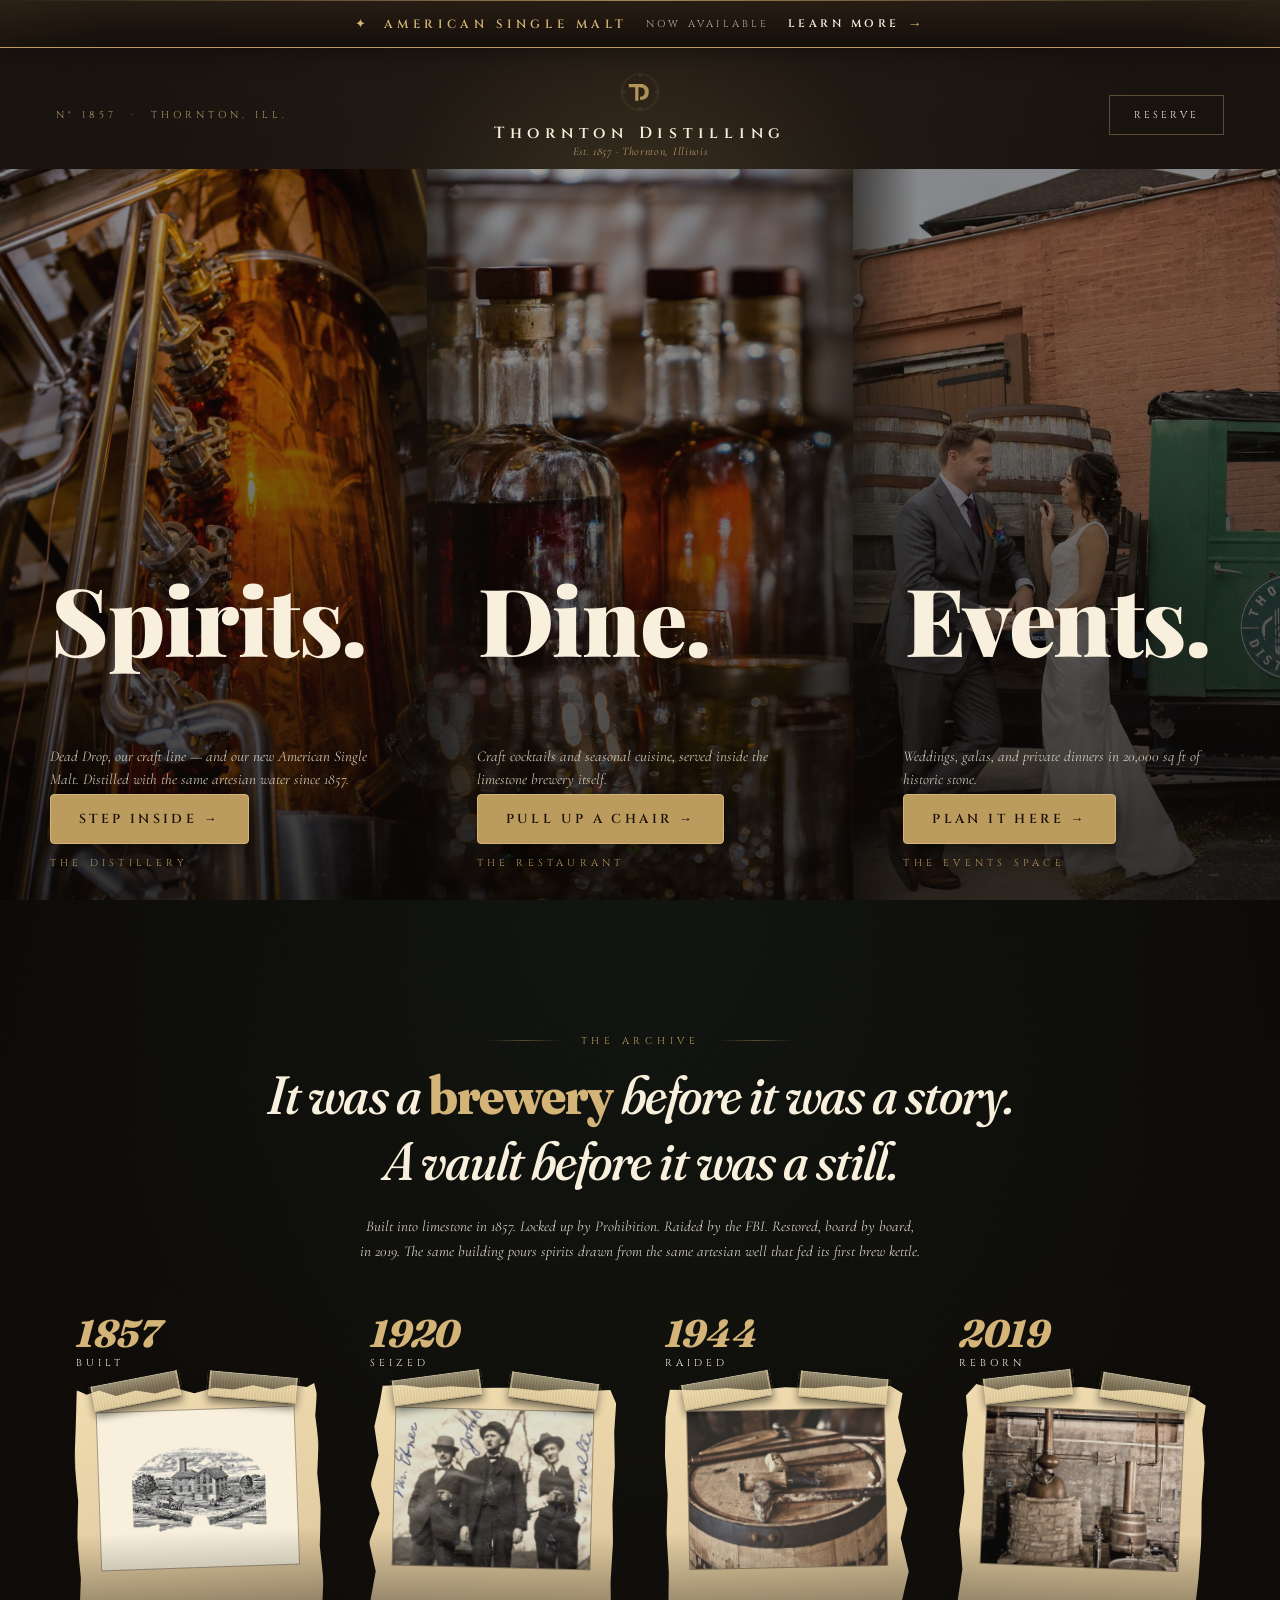
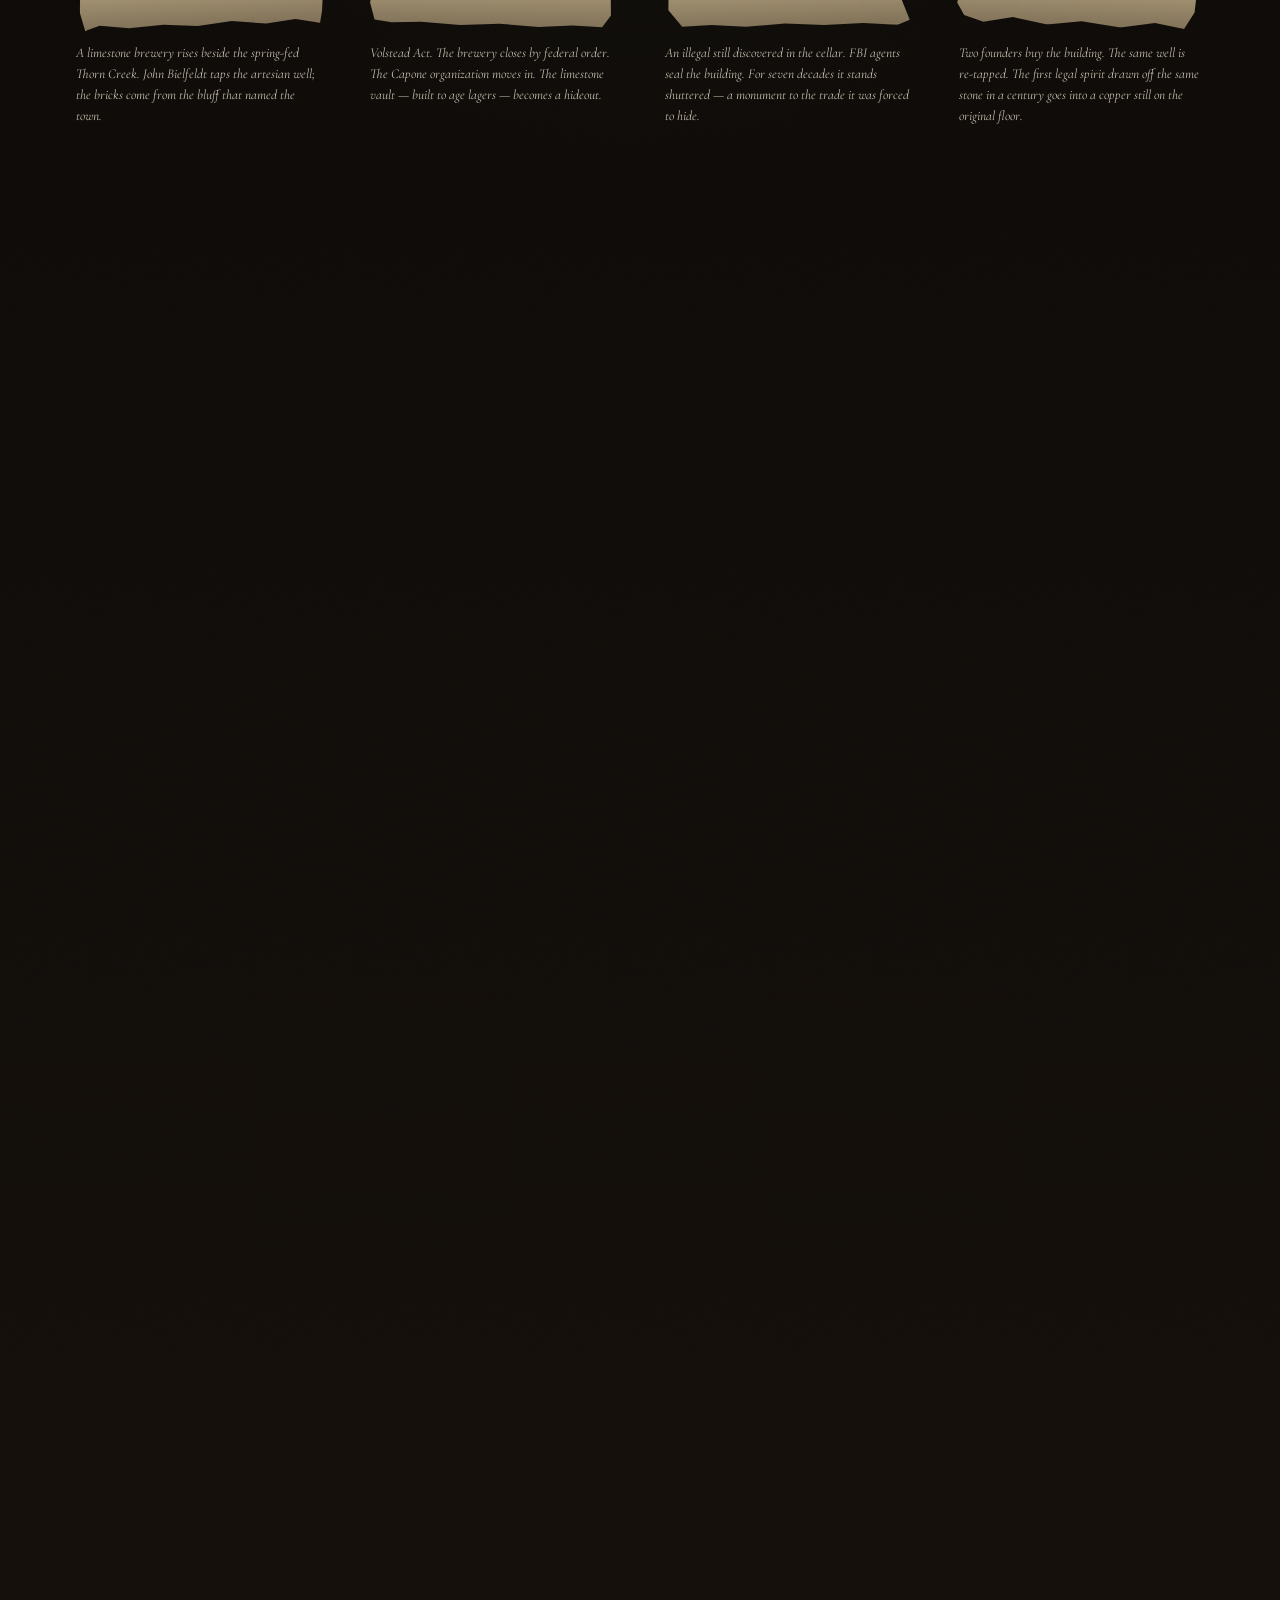
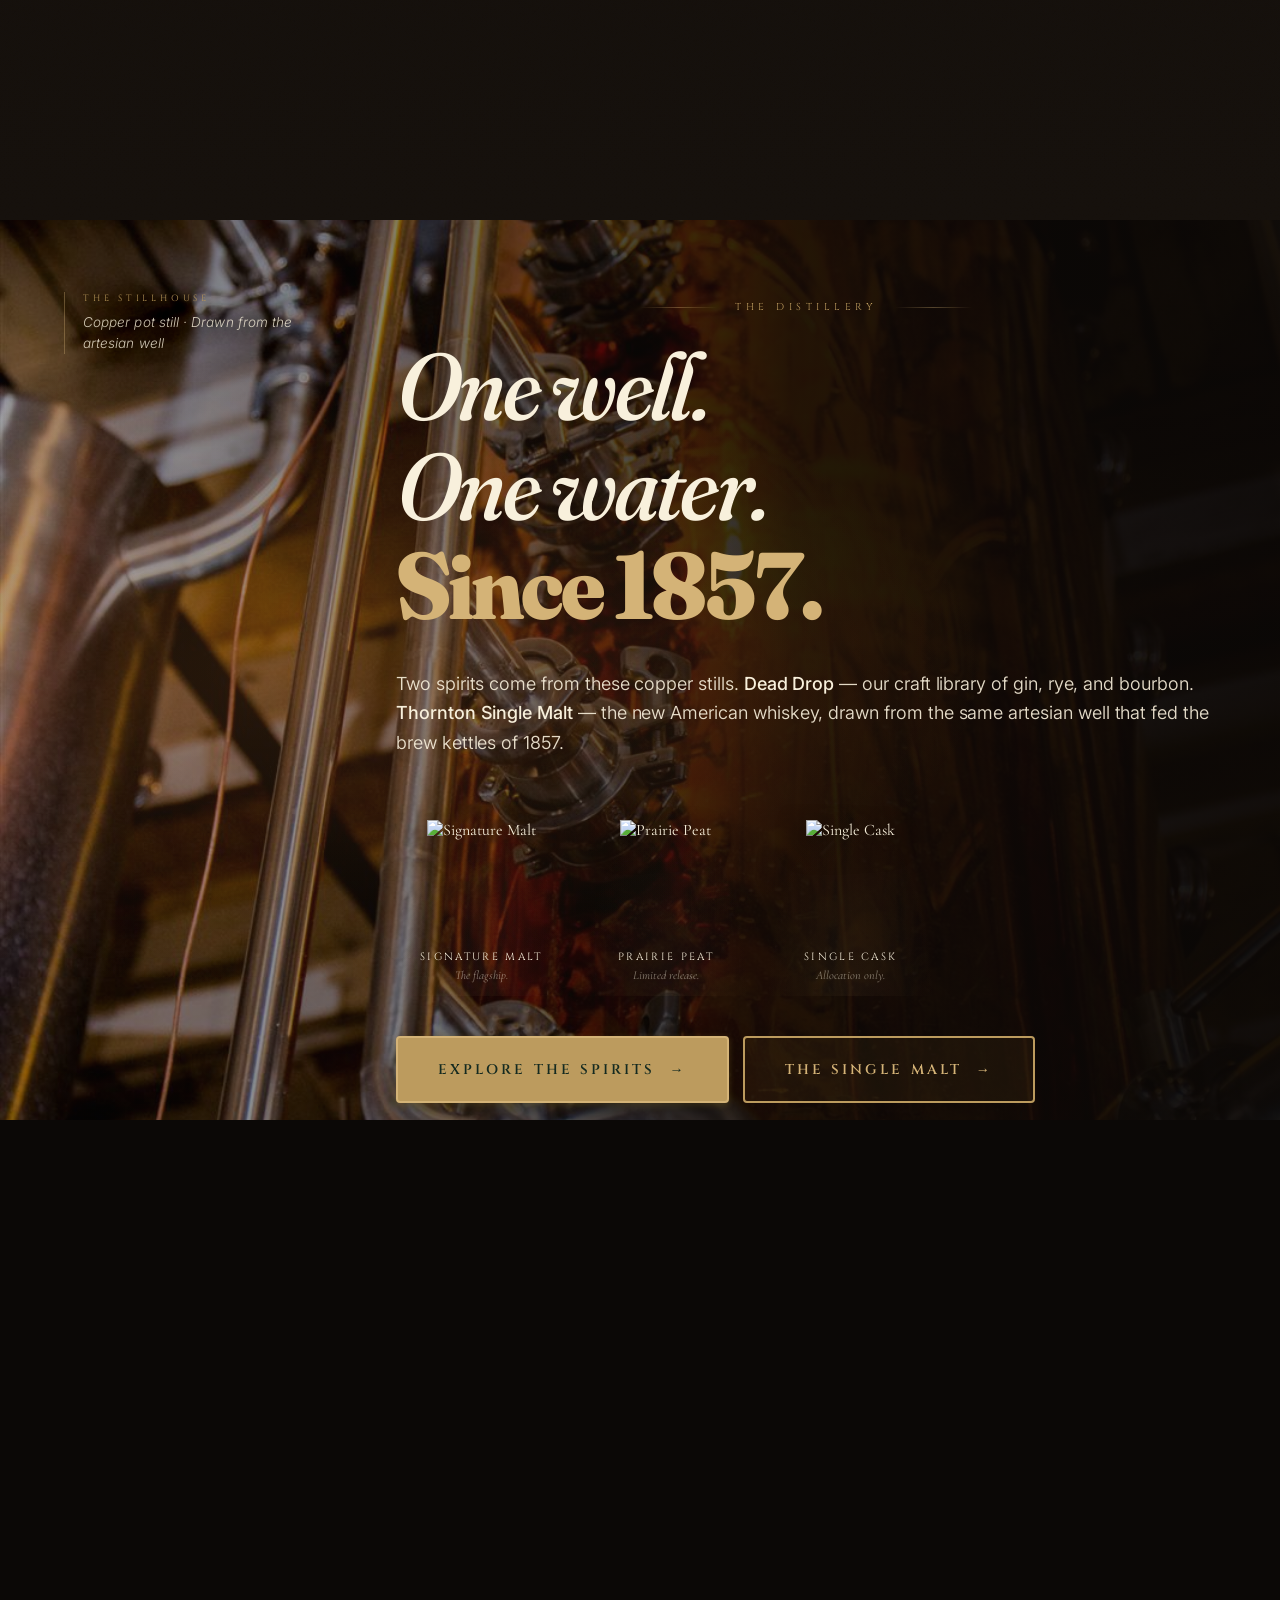
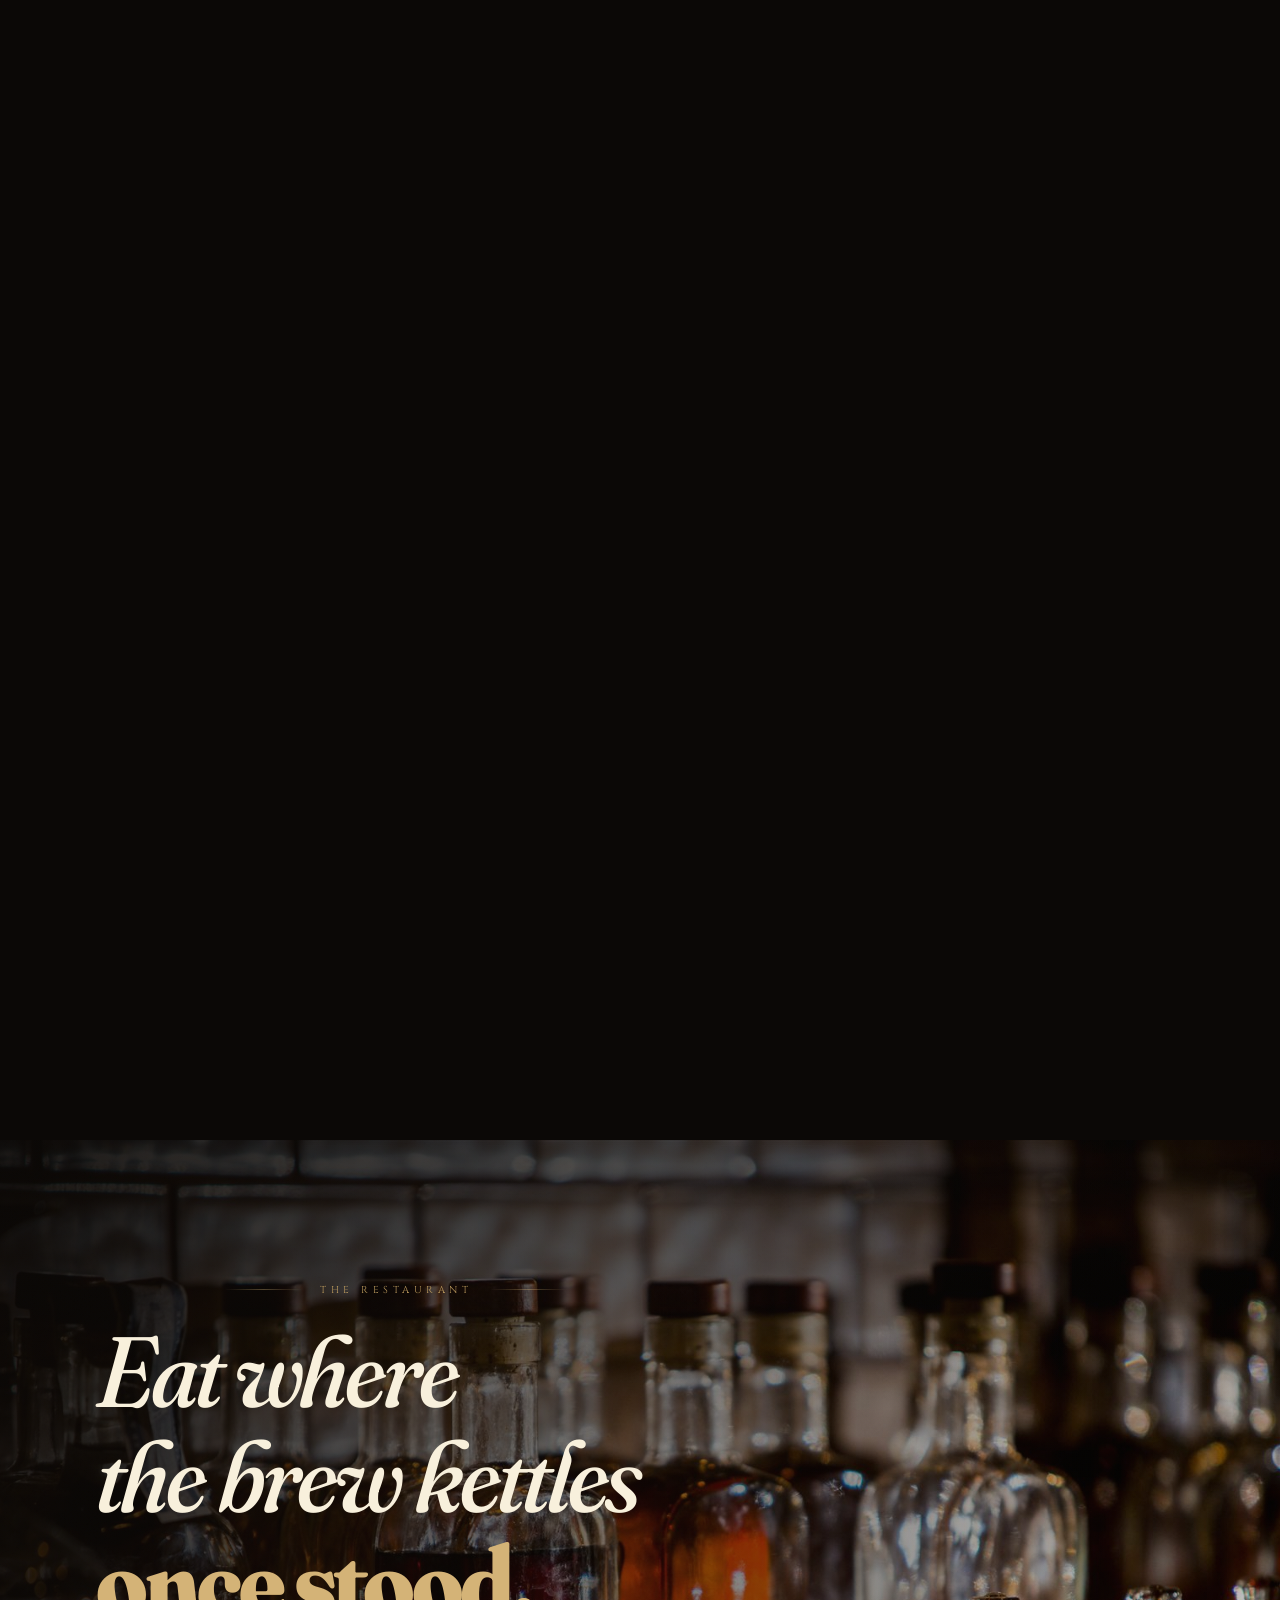
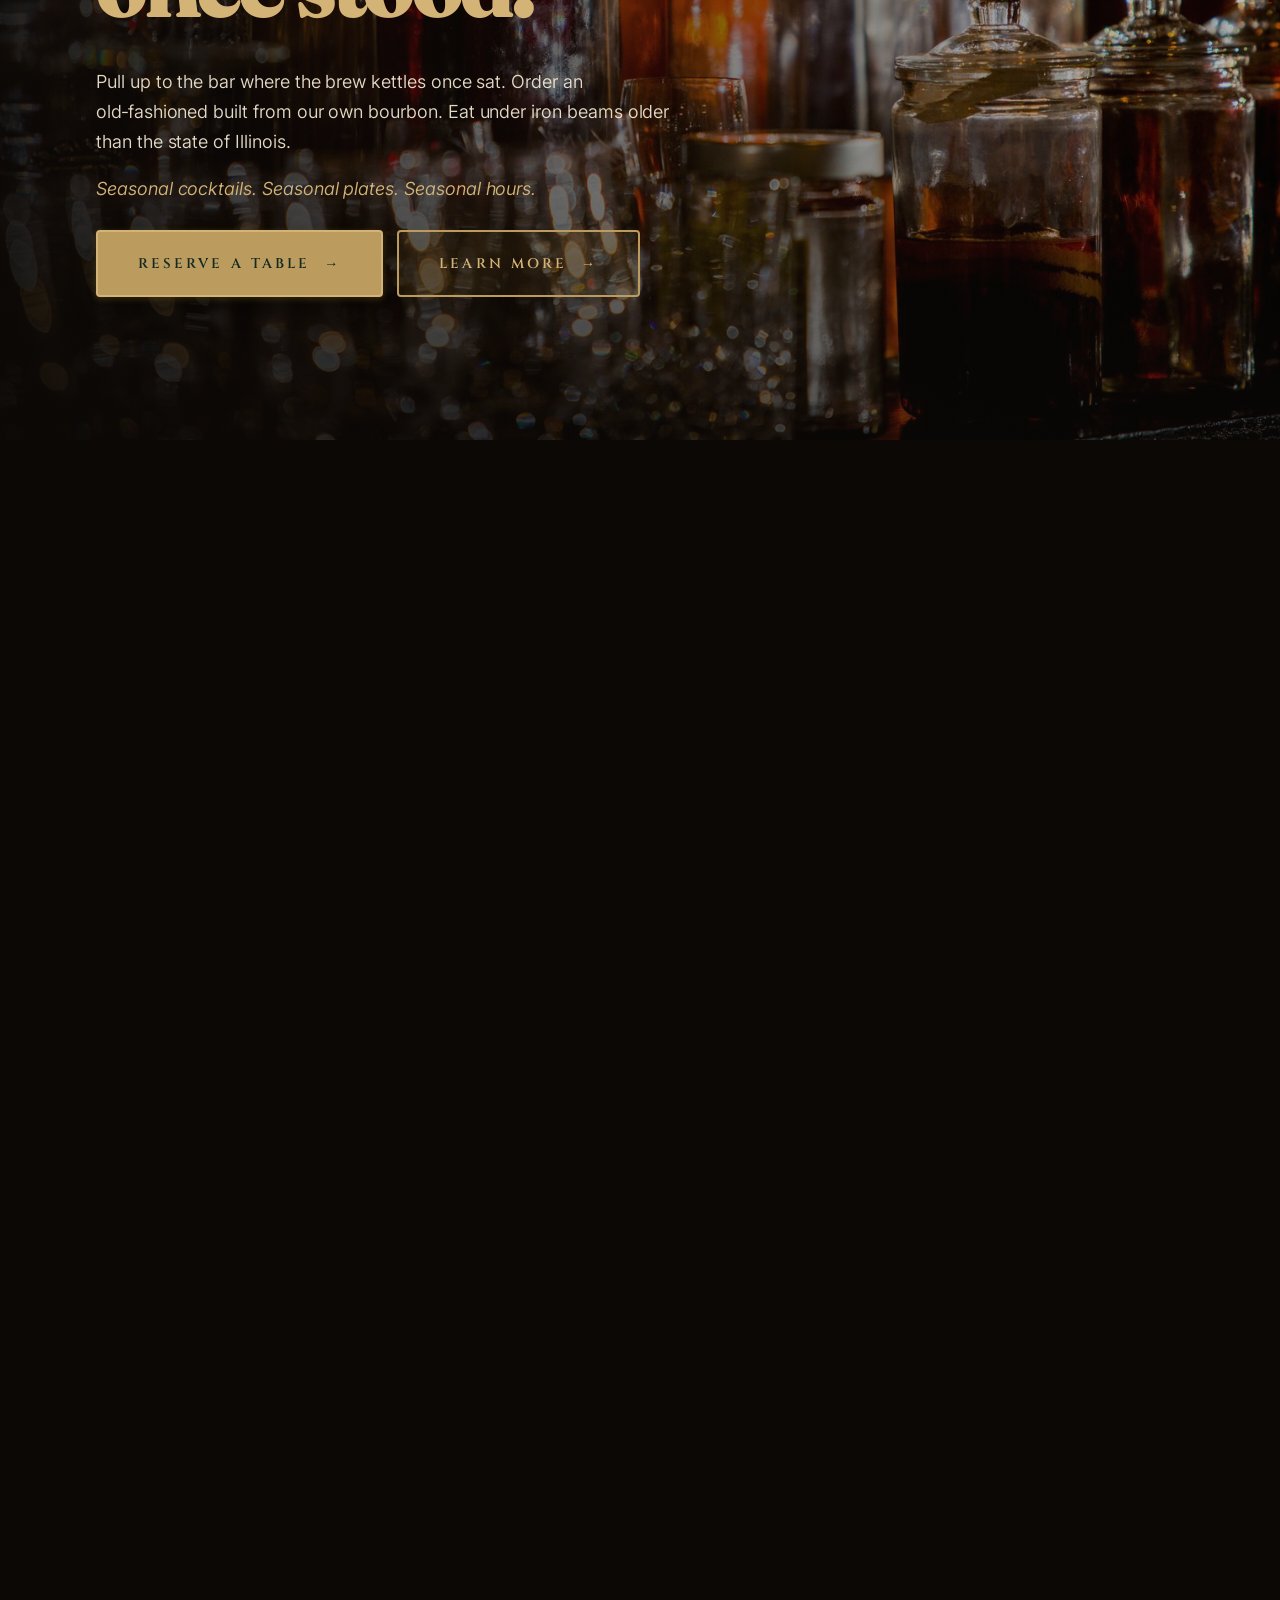
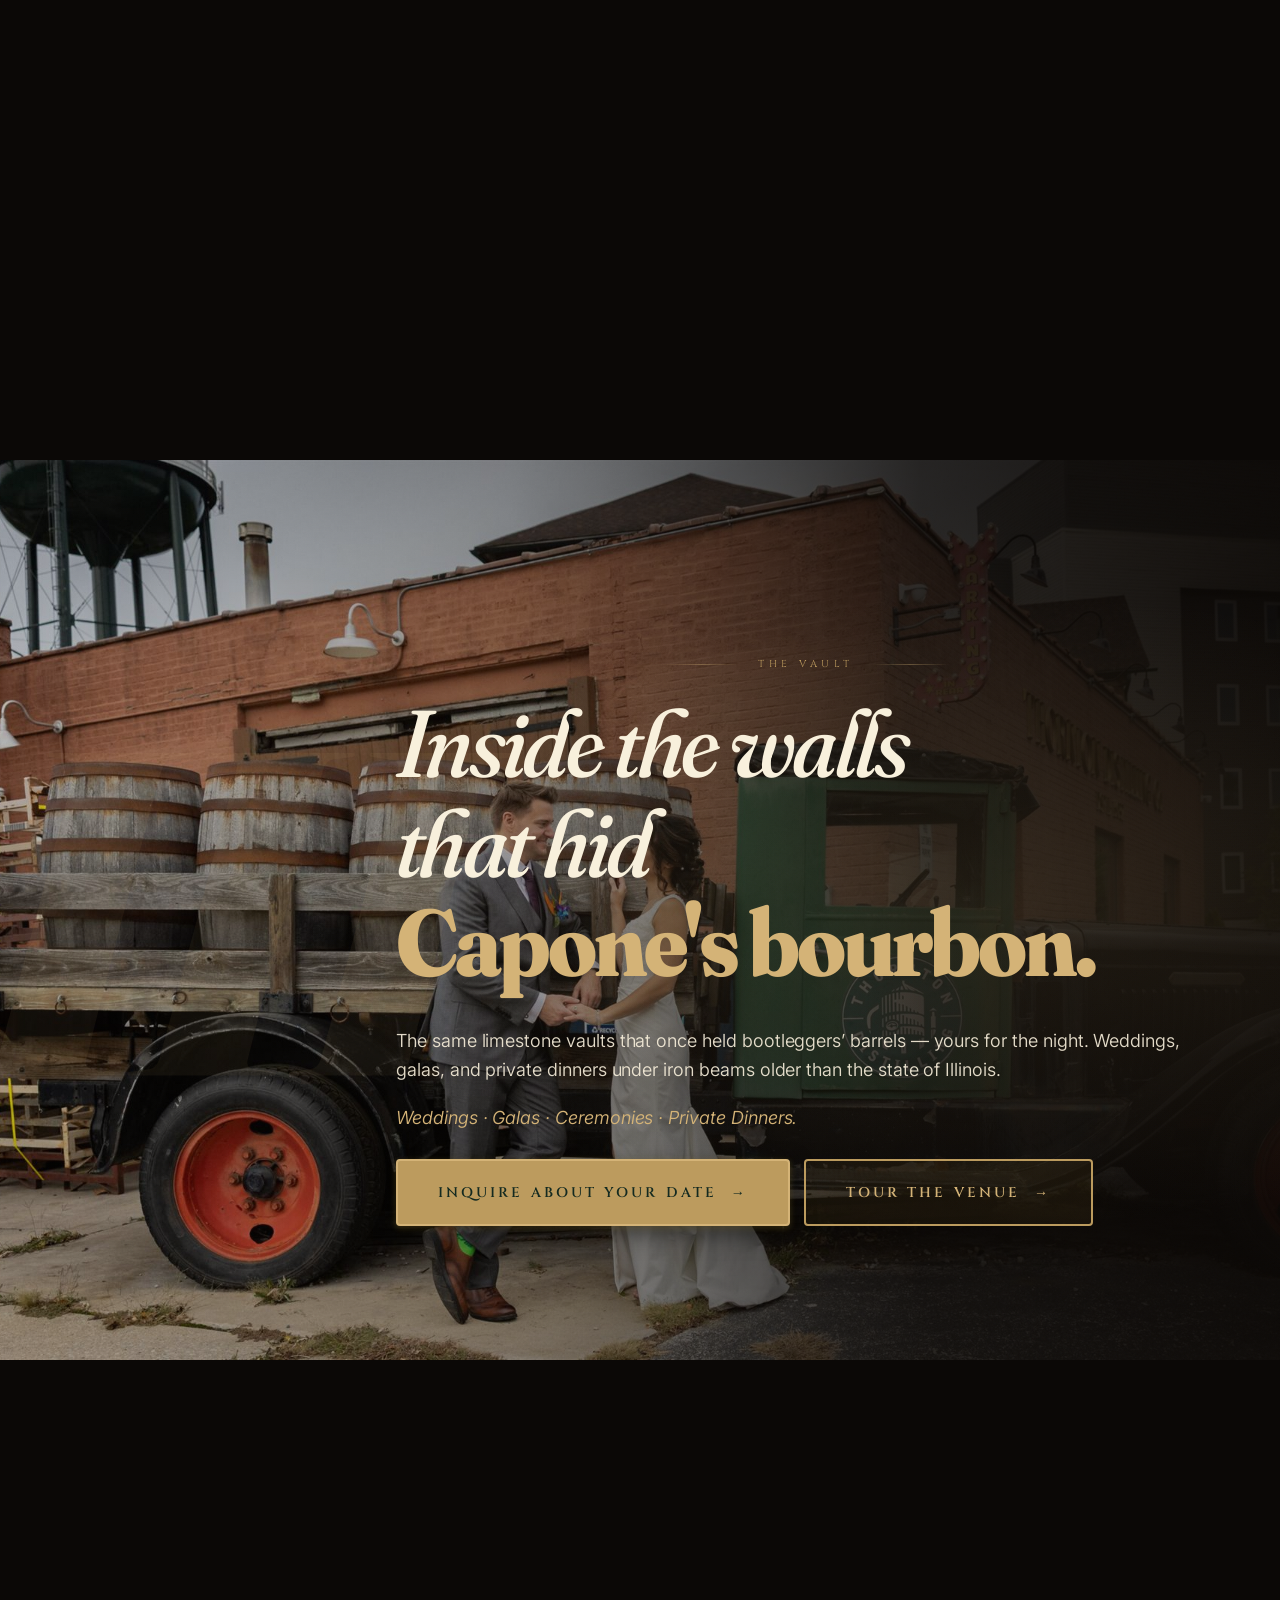
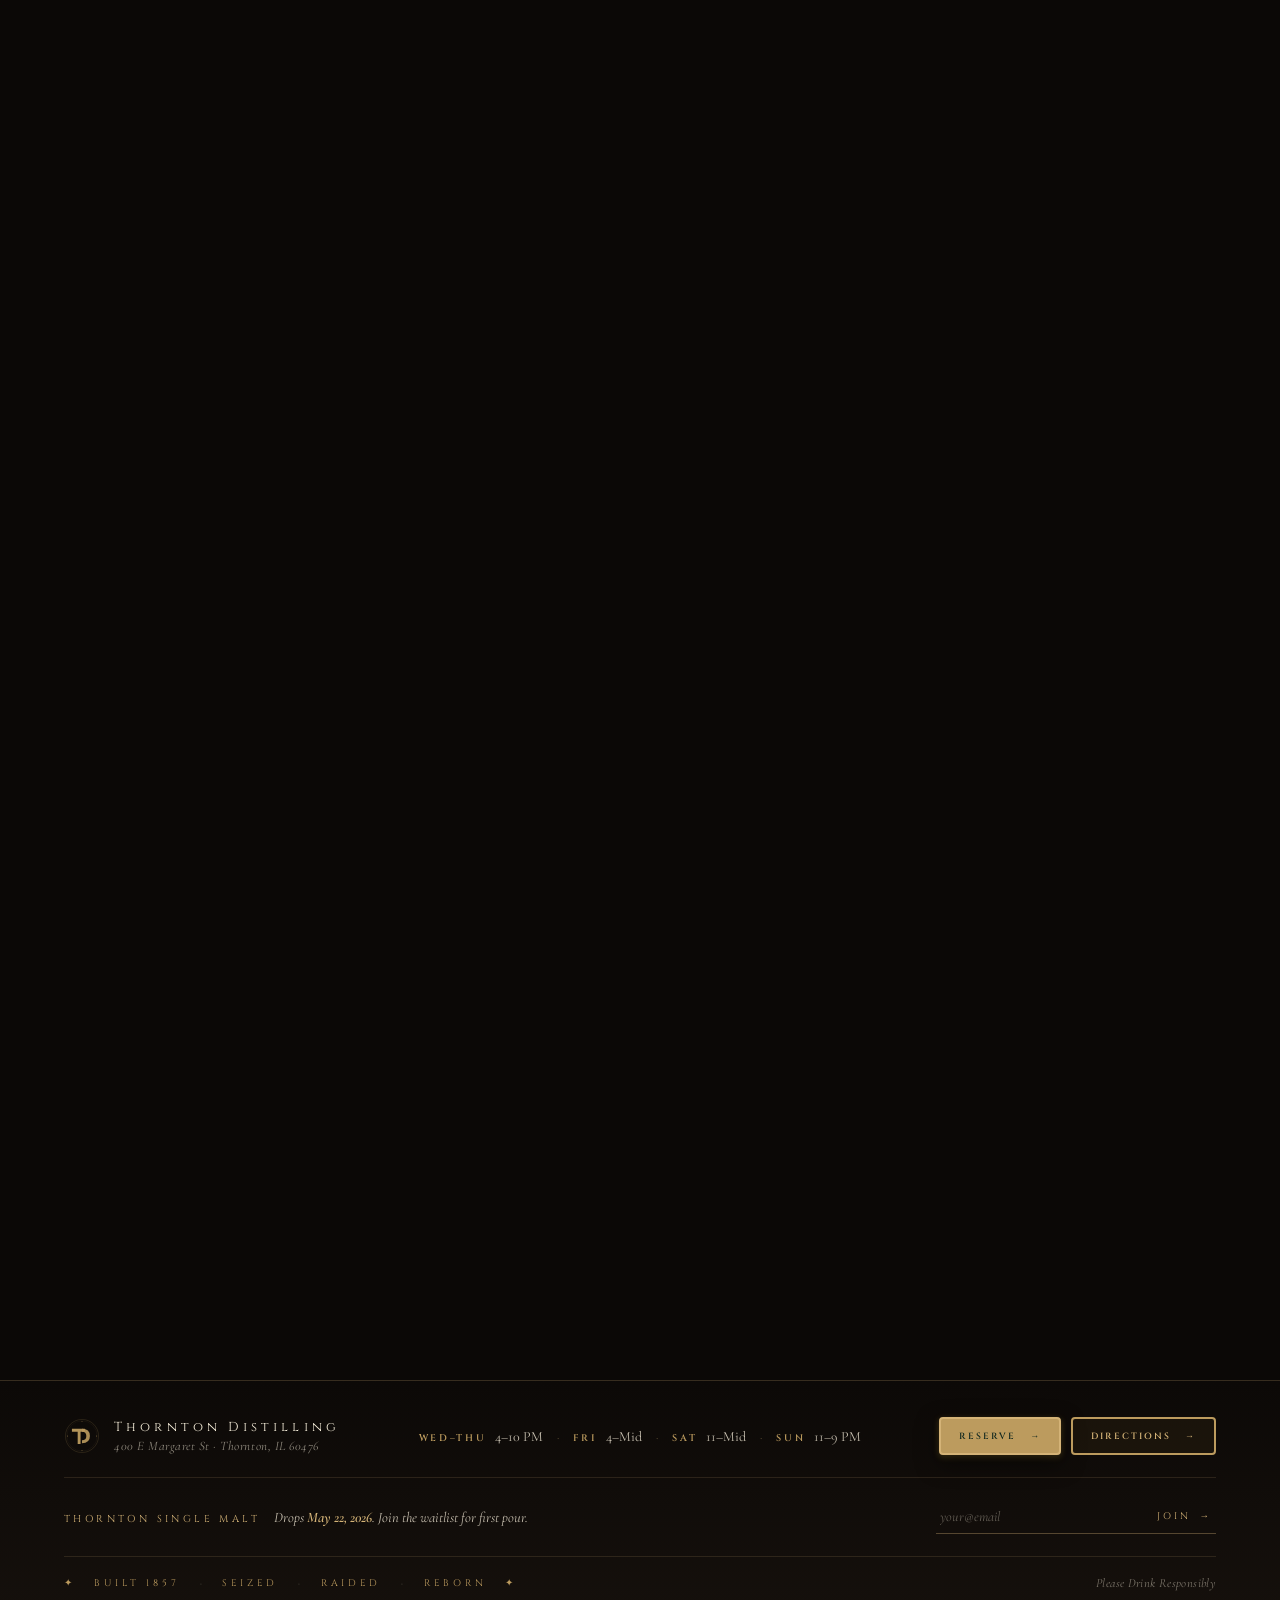
==== website-mockups/index.html @ e58c9e4d "Row CTAs: 10px → 14px font, 16/26 → 22/40 padding, 2px gold border + drop shadow on primary, lift on" ====
<!DOCTYPE html>
<html lang="en">
<head>
  <meta charset="UTF-8">
  <meta name="viewport" content="width=device-width, initial-scale=1.0">
  <title>Thornton Distilling Co. — Illinois' Oldest Standing Brewery, Reborn</title>
  <meta name="description" content="A working distillery, restaurant, and event house inside the same limestone walls on the same artesian water since 1857.">
  <link rel="preconnect" href="https://fonts.googleapis.com">
  <link rel="preconnect" href="https://fonts.gstatic.com" crossorigin>
  <link href="https://fonts.googleapis.com/css2?family=Playfair+Display:ital,wght@0,400;0,700;0,900;1,400;1,700;1,900&family=Cormorant+Garamond:ital,wght@0,400;0,500;0,600;1,400;1,500&family=Cinzel:wght@400;500;600;700&family=Fraunces:ital,opsz,wght@0,9..144,400;0,9..144,600;0,9..144,700;0,9..144,800;0,9..144,900;1,9..144,400;1,9..144,600;1,9..144,700&family=Inter:wght@300;400;500;600;700&display=swap" rel="stylesheet">
  <link rel="stylesheet" href="styles.css">
  <style>
  /* =============================================================
     HOMEPAGE v4 — Thornton Distilling
     Door-to-pill scroll morph. Cleaner identity.
     ============================================================= */

  :root {
    --ink:        #1A1410;
    --ink-2:      #0b0806;
    --ink-3:      #15100c;
    --cream:      #F2E8D2;
    --cream-light:#F8F0DC;
    --cream-deep: #E8DCC0;
    --forest:     #1F3D2F;
    --forest-deep:#142A20;
    --gold:       #BC9B5E;
    --gold-bright:#D4B377;
    --gold-soft:  rgba(212, 179, 119, 0.82);
    --gold-line:  rgba(212, 179, 119, 0.35);
    --brick:      #6E2A1F;
    --stamp:      #8C2D1F;

    /* Door morph constants — used by both CSS and JS */
    --pill-w:    110px;
    --pill-h:    32px;
    --pill-gap:  28px;
    --shelf-top: 14px;
  }

  * { box-sizing: border-box; }
  html { scroll-behavior: smooth; }
  body {
    margin: 0;
    background: var(--ink-2);
    font-family: 'Cormorant Garamond', serif;
    color: var(--cream-light);
    -webkit-font-smoothing: antialiased;
    overflow-x: hidden;
  }
  a { color: inherit; text-decoration: none; }
  img { display: block; max-width: 100%; }

  body.v4 { --hero-fade: 0; }

  /* ===========================================================
     SCROLL-DRIVEN ANIMATIONS — Apple-style parallax / reveals
     Uses modern animation-timeline: view() in Chromium 115+.
     Falls back to static rendering in older browsers.
     =========================================================== */
  @supports (animation-timeline: view()) {
    /* NOTE: Spirits / Dine / Events now use the sticky-stage word-stagger
       engine (driven by JS adding .is-step-N classes). The old copy slide-in
       and venue-bg parallax rules have been removed to avoid conflicts.
       Events' roman numeral still drifts independently for atmosphere. */
    .v4-venue .roman-bg {
      animation: venue-roman-drift linear both;
      animation-timeline: view();
      animation-range: cover 0% cover 100%;
    }
    @keyframes venue-roman-drift {
      from { transform: translateY(-50%) translateY(60px); }
      to   { transform: translateY(-50%) translateY(-60px); }
    }

    /* Chapter timeline photos — gentle zoom-in as they enter view */
    .v4-chap .c-frame {
      animation: chap-fade linear both;
      animation-timeline: view();
      animation-range: entry 0% cover 35%;
    }
    @keyframes chap-fade {
      from { opacity: 0.55; }
      to   { opacity: 1; }
    }
    @keyframes chap-enter {
      from { transform: translateY(40px) scale(0.92); opacity: 0.4; }
      to   { transform: translateY(0)    scale(1);    opacity: 1; }
    }

    /* Bottle cards — pop up as the spirits row enters view */
    .v4-bottle {
      animation: bottle-enter linear both;
      animation-timeline: view();
      animation-range: entry 0% cover 30%;
    }
    .v4-bottle:nth-child(1) { animation-delay: 0ms; }
    .v4-bottle:nth-child(2) { animation-delay: 80ms; }
    .v4-bottle:nth-child(3) { animation-delay: 160ms; }
    @keyframes bottle-enter {
      from { transform: translateY(30px); opacity: 0; }
      to   { transform: translateY(0);    opacity: 1; }
    }

    /* Section headlines — subtle scale-in on view entry */
    .v4-section h2 {
      animation: head-scale linear both;
      animation-timeline: view();
      animation-range: entry 0% cover 35%;
    }
    @keyframes head-scale {
      from { transform: translateY(28px) scale(0.96); opacity: 0; }
      to   { transform: translateY(0)    scale(1);    opacity: 1; }
    }

  }

  /* Cursor-tracked gold glow — adds a soft warm halo wherever the mouse is.
     Uses ::after to avoid colliding with sections that use ::before for overlays. */
  .cursor-glow {
    position: relative;
  }
  .cursor-glow::after {
    content: '';
    position: absolute;
    inset: 0;
    background: radial-gradient(circle 580px at var(--mx, -200px) var(--my, -200px),
      rgba(212, 179, 119, 0.10) 0%,
      rgba(212, 179, 119, 0.04) 30%,
      transparent 60%);
    pointer-events: none;
    opacity: 0;
    transition: opacity .35s ease;
    z-index: 2;
    mix-blend-mode: screen;
  }
  .cursor-glow.is-hot::after { opacity: 1; }

  /* Textures */
  .v4 .grain {
    position: absolute; inset: 0; pointer-events: none; z-index: 2;
    background-image: url("data:image/svg+xml;utf8,<svg xmlns='http://www.w3.org/2000/svg' width='260' height='260'><filter id='hnz'><feTurbulence type='fractalNoise' baseFrequency='0.62' numOctaves='3' seed='5'/><feColorMatrix values='0 0 0 0 0.9  0 0 0 0 0.75  0 0 0 0 0.45  0 0 0 0.06 0'/></filter><rect width='100%' height='100%' filter='url(%23hnz)'/></svg>");
    mix-blend-mode: overlay;
    opacity: 0.7;
  }
  .v4 .halftone {
    position: absolute; inset: 0; pointer-events: none; z-index: 1;
    background-image: radial-gradient(circle, rgba(212,179,119,0.16) 1px, transparent 1.2px);
    background-size: 9px 9px;
    opacity: 0.30;
    mask-image: linear-gradient(180deg, transparent 0%, black 30%, black 70%, transparent 100%);
    mix-blend-mode: screen;
  }

  /* Shared bits */
  .v4 .rule {
    display: inline-flex; align-items: center; justify-content: center; gap: 18px;
    font-family: 'Cinzel', serif; text-transform: uppercase;
    font-size: 10px; letter-spacing: 0.45em; color: var(--gold);
  }
  .v4 .rule::before, .v4 .rule::after {
    content: ''; display: block; width: clamp(40px, 6vw, 90px); height: 1px;
    background: linear-gradient(90deg, transparent, var(--gold-line), transparent);
  }
  .v4 .reveal {
    opacity: 0; transform: translateY(40px);
    transition: opacity 1.1s cubic-bezier(.2,.7,.2,1), transform 1.1s cubic-bezier(.2,.7,.2,1);
    transition-delay: var(--reveal-delay, 0ms);
  }
  .v4 .reveal.is-in { opacity: 1; transform: translateY(0); }

  /* =============================================================
     COUNTDOWN BANNER — top of page
     ============================================================= */

  .v4-banner {
    position: fixed;
    top: 0; left: 0; right: 0;
    z-index: 60;
    height: 48px;
    display: flex; align-items: center; justify-content: center;
    gap: 18px;
    background:
      linear-gradient(180deg, rgba(40, 30, 20, 0.98), rgba(20, 14, 10, 0.96)),
      linear-gradient(90deg, var(--gold) 0%, transparent 8%, transparent 92%, var(--gold) 100%);
    background-blend-mode: normal, overlay;
    border-bottom: 1px solid var(--gold);
    box-shadow: 0 4px 24px rgba(0,0,0,0.4);
    font-family: 'Cinzel', serif;
    text-transform: uppercase;
    color: var(--cream-light);
    text-decoration: none;
    transition: background .3s ease;
    cursor: pointer;
  }
  .v4-banner::before {
    content: '';
    position: absolute;
    top: 0; left: 0; right: 0;
    height: 1px;
    background: linear-gradient(90deg, transparent, var(--gold-bright), transparent);
    opacity: 0.7;
  }
  .v4-banner:hover { background: linear-gradient(180deg, rgba(56, 42, 28, 1), rgba(28, 20, 14, 1)); }
  .v4-banner .b-mark { color: var(--gold-bright); font-size: 13px; }
  .v4-banner .b-label {
    color: var(--gold-bright);
    font-size: 12px; letter-spacing: 0.38em;
    font-weight: 600;
  }
  .v4-banner .b-text {
    color: rgba(248, 240, 220, 0.7);
    font-size: 10px; letter-spacing: 0.32em;
  }
  .v4-banner .b-time {
    display: inline-flex; align-items: baseline; gap: 2px;
    font-family: 'Playfair Display', serif; font-style: italic;
    font-size: 19px; letter-spacing: 0;
    color: var(--gold-bright);
    text-shadow: 0 0 18px rgba(212, 179, 119, 0.5);
  }
  .v4-banner .b-time .b-num { min-width: 30px; text-align: right; font-weight: 700; }
  .v4-banner .b-time .b-s { animation: pulse-sec 1s ease-in-out infinite alternate; }
  @keyframes pulse-sec {
    from { opacity: 0.85; }
    to   { opacity: 1; }
  }
  .v4-banner .b-time .b-u {
    font-family: 'Cinzel', serif; font-size: 10px;
    color: var(--gold); margin: 0 10px 0 3px;
    letter-spacing: 0.12em;
    text-shadow: none;
  }
  .v4-banner .b-cta {
    color: var(--cream-light);
    font-size: 11px; letter-spacing: 0.32em;
    display: inline-flex; align-items: center; gap: 8px;
    font-weight: 600;
  }
  .v4-banner .b-cta .arr { color: var(--gold-bright); transition: transform .3s ease; font-size: 14px; }
  .v4-banner:hover .b-cta .arr { transform: translateX(5px); }

  /* =============================================================
     STICKY SHELF (the destination for the morphing doors)
     ============================================================= */

  .v4-shelf {
    position: fixed;
    top: 48px; left: 0; right: 0;
    z-index: 40;
    background: linear-gradient(180deg, rgba(11,8,6,0.96) 0%, rgba(11,8,6,0.88) 100%);
    backdrop-filter: blur(12px) saturate(1.1);
    -webkit-backdrop-filter: blur(12px) saturate(1.1);
    border-bottom: 1px solid var(--gold-line);
    transform: translateY(-100%);
    opacity: 0;
    transition: transform .55s cubic-bezier(.2,.7,.2,1), opacity .35s ease;
    display: grid;
    grid-template-columns: 1fr auto 1fr;
    align-items: center;
    padding: 12px 36px;
    pointer-events: none;
    height: 64px;
  }
  body.shelf-on .v4-shelf {
    transform: translateY(0);
    opacity: 1;
    pointer-events: auto;
  }

  .v4-shelf .s-mono {
    display: flex; align-items: center; gap: 14px;
    font-family: 'Cinzel', serif;
    font-size: 11px; letter-spacing: 0.4em;
    text-transform: uppercase;
    color: var(--cream-light);
  }
  .v4-shelf .s-mono svg { width: 30px; height: 30px; display: block; color: var(--gold); }
  .v4-shelf .s-mono .y {
    color: var(--gold);
    font-family: 'Cormorant Garamond', serif; font-style: italic;
    font-size: 13px; letter-spacing: 0.15em;
  }

  /* Slot placeholders — invisible; doors morph onto these positions */
  .v4-shelf .s-slots {
    position: relative;
    display: flex;
    align-items: center;
    gap: 28px;
    height: var(--pill-h);
  }
  .v4-shelf .s-slot {
    width: var(--pill-w); height: var(--pill-h);
    background: transparent;
  }

  .v4-shelf .s-reserve {
    justify-self: end;
    font-family: 'Cinzel', serif;
    font-size: 10px; letter-spacing: 0.32em; text-transform: uppercase;
    color: var(--forest-deep);
    background: var(--gold);
    padding: 11px 22px;
    border-radius: 100px;
    transition: background .3s ease;
    cursor: pointer;
  }
  .v4-shelf .s-reserve:hover { background: var(--gold-bright); }

  /* =============================================================
     HERO
     ============================================================= */

  .v4-hero {
    position: relative;
    height: 100vh;
    background:
      radial-gradient(ellipse at var(--cx,50%) var(--cy,28%),
        rgba(188, 155, 94, 0.22) 0%, rgba(188, 155, 94, 0.04) 28%, transparent 58%),
      radial-gradient(ellipse at center, rgba(31, 61, 47, 0.15) 0%, transparent 60%),
      linear-gradient(180deg, #1A1410 0%, #0c0907 100%);
    isolation: isolate;
    overflow: hidden;
    display: flex;
    flex-direction: column;
  }
  .v4-hero::before {
    content: '';
    position: absolute; bottom: 4%; left: 50%;
    transform: translateX(-50%);
    width: 92%; height: 50%;
    background-image: url('assets/landscape-clean.png');
    background-position: center bottom;
    background-repeat: no-repeat;
    background-size: contain;
    opacity: 0.055;
    filter: invert(1) sepia(0.4) saturate(0.6);
    pointer-events: none;
    z-index: 0;
  }
  .v4-hero .grain { opacity: 0.6; }

  .v4-hero-header {
    position: relative; z-index: 12;
    display: grid; grid-template-columns: 1fr auto 1fr;
    align-items: center;
    padding: 62px 56px 0;
    flex-shrink: 0;
    opacity: calc(1 - var(--hero-fade) * 1.8);
    transform: translateY(calc(var(--hero-fade) * -16px));
    transition: opacity .25s linear, transform .25s linear;
  }
  .v4-hero-header .h-side {
    font-family: 'Cinzel', serif;
    font-size: 10px; letter-spacing: 0.4em; text-transform: uppercase;
    color: var(--gold-soft);
  }
  .v4-hero-header .h-crest { line-height: 1.2; display: flex; flex-direction: column; align-items: center; gap: 12px; justify-content: center; padding: 10px 0; }
  .v4-hero-header .h-crest svg { width: 40px; height: 40px; display: block; color: var(--gold); flex-shrink: 0; }
  .v4-hero-header .h-crest .h-text { text-align: center; }
  .v4-hero-header .h-crest .name {
    font-family: 'Cinzel', serif; font-weight: 600;
    font-size: 16px; letter-spacing: 0.36em;
    color: var(--cream-light);
  }
  .v4-hero-header .h-crest .est {
    font-family: 'Cormorant Garamond', serif; font-style: italic;
    font-size: 11.5px; margin-top: 2px;
    color: var(--gold-soft); letter-spacing: 0.06em;
  }
  .v4-hero-header .h-reserve {
    justify-self: end;
    font-family: 'Cinzel', serif;
    font-size: 10px; letter-spacing: 0.32em; text-transform: uppercase;
    color: var(--cream-light);
    border: 1px solid var(--gold-line);
    padding: 12px 24px;
    transition: all .3s ease;
  }
  .v4-hero-header .h-reserve:hover {
    background: var(--gold); color: var(--forest-deep); border-color: var(--gold);
  }

  /* Centered hero tagline — slim, above the doors */
  .v4-hero-mid {
    position: relative; z-index: 5;
    display: flex; flex-direction: column; align-items: center; justify-content: center;
    padding: 26px 24px 22px;
    flex-shrink: 0;
    opacity: calc(1 - var(--hero-fade) * 1.6);
    transform: translateY(calc(var(--hero-fade) * -22px));
    transition: opacity .25s linear, transform .25s linear;
  }
  .v4-hero-mid .rule { margin-bottom: 10px; opacity: 0; animation: fade-up 1s ease 0.2s forwards; }
  .v4-hero-mid h1 {
    font-family: 'Playfair Display', serif;
    font-weight: 400; font-style: italic;
    font-size: clamp(18px, 2vw, 30px);
    line-height: 1.2; letter-spacing: 0.01em;
    margin: 0; text-align: center;
    white-space: nowrap;
    color: rgba(248, 240, 220, 0.85);
    opacity: 0; animation: fade-up 1.1s cubic-bezier(.2,.7,.2,1) 0.45s forwards;
  }
  .v4-hero-mid h1 strong {
    font-weight: 700; font-style: italic;
    color: var(--gold-bright);
  }
  .v4-hero-mid .sub { display: none; }
  @media (max-width: 720px) {
    .v4-hero-mid h1 { white-space: normal; max-width: 22ch; }
  }
  @keyframes fade-up {
    from { opacity: 0; transform: translateY(20px); }
    to   { opacity: 1; transform: translateY(0); }
  }

  /* Hero slot — JS reads its bounding rect for the door START positions. */
  .v4-hero-slots {
    position: relative;
    flex: 1;
    min-height: 0;
    z-index: 3;
    pointer-events: none;
  }

  /* Scroll cue */
  .v4-scroll-cue {
    position: absolute; bottom: 30px; left: 50%;
    transform: translateX(-50%);
    z-index: 6;
    font-family: 'Cinzel', serif; font-size: 9px;
    letter-spacing: 0.5em; color: var(--gold-soft);
    text-transform: uppercase; text-align: center;
    opacity: calc(1 - var(--hero-fade) * 2.5);
    transition: opacity .25s linear;
    pointer-events: none;
  }
  .v4-scroll-cue .line {
    display: block; width: 1px; height: 38px;
    background: linear-gradient(180deg, var(--gold), transparent);
    margin: 10px auto 0;
    animation: pulse-line 2.4s ease-in-out infinite;
  }
  @keyframes pulse-line {
    0%, 100% { opacity: 0.35; transform: scaleY(0.7); transform-origin: top; }
    50%      { opacity: 1; transform: scaleY(1); }
  }

  /* =============================================================
     THE MORPHING DOORS — fixed position, JS-driven
     ============================================================= */

  .v4-mdoor {
    position: fixed;
    z-index: 45;
    overflow: hidden;
    cursor: pointer;
    isolation: isolate;
    text-decoration: none; color: var(--cream-light);
    background: transparent;
    /* Subtle drop shadow during morph */
    box-shadow: 0 calc(var(--p, 0) * 6px) calc(var(--p, 0) * 20px) rgba(0,0,0, calc(var(--p, 0) * 0.35));
    border: none;
    will-change: top, left, width, height;
    display: flex; align-items: center; justify-content: center;
  }
  /* Active-section underline — gold rule appears below the pill at p=1 */
  .v4-mdoor::after {
    content: '';
    position: absolute;
    bottom: 4px; left: 50%;
    width: 0; height: 1.5px;
    background: var(--gold-bright);
    transform: translateX(-50%);
    transition: width .45s cubic-bezier(.2,.7,.2,1);
    opacity: calc(var(--p, 0) * 2.5 - 0.6);
    pointer-events: none;
  }
  .v4-mdoor.is-active::after { width: 38px; }
  .v4-mdoor .m-photo {
    position: absolute; inset: -3% -8%;
    z-index: -2;
    background-size: cover; background-position: center;
    -webkit-mask-image: linear-gradient(90deg, transparent 0%, black 22%, black 78%, transparent 100%);
            mask-image: linear-gradient(90deg, transparent 0%, black 22%, black 78%, transparent 100%);
    /* Linear fade over morph — visible at p=0.5, gone at p=1 */
    opacity: calc(1 - var(--p, 0));
    filter: saturate(calc(1 + var(--p, 0) * 0.4)) brightness(calc(1 + var(--p, 0) * 0.2));
    animation: door-ken 26s ease-in-out infinite alternate;
  }
  .v4-mdoor[data-idx="0"] .m-photo {
    -webkit-mask-image: linear-gradient(90deg, black 0%, black 80%, transparent 100%);
            mask-image: linear-gradient(90deg, black 0%, black 80%, transparent 100%);
  }
  .v4-mdoor[data-idx="2"] .m-photo {
    -webkit-mask-image: linear-gradient(90deg, transparent 0%, black 20%, black 100%);
            mask-image: linear-gradient(90deg, transparent 0%, black 20%, black 100%);
  }
  .v4-mdoor[data-idx="1"] .m-photo { animation-duration: 28s; animation-delay: -10s; }
  .v4-mdoor[data-idx="2"] .m-photo { animation-duration: 24s; animation-delay: -18s; }
  @keyframes door-ken {
    0%   { transform: scale(1) translate(0, 0); }
    100% { transform: scale(1.10) translate(-2%, -1.5%); }
  }
  .v4-mdoor .m-veil {
    position: absolute; inset: 0; z-index: -1;
    background: linear-gradient(180deg, rgba(20, 14, 10, 0.40) 0%, rgba(11, 8, 6, 0.92) 100%);
    opacity: calc(0.9 - var(--p, 0) * 1.0);
  }

  /* Headline — smoothly scales + repositions from hero to shelf via --p.
     Style matches the original door headline: bold Playfair, not italic.
     Hero state: left-aligned near bottom (matches original layout).
     Shelf state: centered in pill area. */
  .v4-mdoor .d-headline {
    position: absolute;
    z-index: 4;
    margin: 0;
    padding: 0;
    font-family: 'Playfair Display', serif;
    font-weight: 900;
    font-style: normal;
    color: var(--cream-light);
    letter-spacing: -0.015em;
    line-height: 0.9;
    white-space: nowrap;
    pointer-events: none;
    /* Smooth interpolation: large → small, just-above-sub → center.
       Hero `top` is calc(100% - 282px) so the headline sits a FIXED distance
       above the sub no matter how tall the door is. */
    font-size: calc(94px - var(--p, 0) * 80px);
    top:  calc((1 - var(--p, 0)) * (100% - 282px) + var(--p, 0) * 50%);
    left: calc((1 - var(--p, 0)) * 12% + var(--p, 0) * 50%);
    /* translateY always centers vertically on `top` reference point.
       translateX shifts from 0 (left-edge anchored) to -50% (center anchored). */
    transform: translate(calc(var(--p, 0) * -50%), -50%);
  }

  /* Secondary content — eyebrow, sub, step — fades out as morph progresses */
  .v4-mdoor .m-content {
    position: absolute; inset: 0;
    pointer-events: none;
    opacity: calc(1 - var(--p, 0) * 1.3);
  }
  /* Door content (bottom-up): eyebrow (small label) → step (CTA) → sub → headline (above, via .d-headline) */
  .v4-mdoor .m-content .d-eyebrow {
    position: absolute;
    bottom: 30px;
    left: clamp(36px, 4vw, 50px);
    font-family: 'Cinzel', serif; font-size: 10px;
    letter-spacing: 0.42em; color: var(--gold);
    text-transform: uppercase;
  }
  .v4-mdoor .m-content .d-step {
    position: absolute;
    bottom: 56px;
    left: clamp(36px, 4vw, 50px);
    display: inline-flex; align-items: center; gap: 12px;
    font-family: 'Cinzel', serif; font-size: 13px; font-weight: 600;
    letter-spacing: 0.26em; color: #1a1208;
    text-transform: uppercase;
    background: var(--gold);
    padding: 15px 28px; border-radius: 4px;
    border: 1px solid var(--gold-bright);
    box-shadow: 0 6px 18px rgba(0,0,0,0.45);
    width: fit-content;
    transition: gap .3s ease, transform .25s ease, background .3s ease;
  }
  .v4-mdoor:hover .d-step { background: var(--gold-bright); transform: translateY(-2px); gap: 16px; }
  .v4-mdoor .m-content .d-sub {
    position: absolute;
    bottom: 110px;
    left: clamp(36px, 4vw, 50px);
    margin: 0;
    font-style: italic;
    font-size: clamp(15px, 1.1vw, 18px);
    line-height: 1.5; max-width: 340px;
    color: rgba(248, 240, 220, 0.8);
  }

  /* Hover state — only at p < 0.5 (door state) */
  body.doors-open .v4-mdoor:hover .m-photo { filter: brightness(1.10); transform: scale(1.05); }
  body.doors-open .v4-mdoor:hover .m-veil { opacity: 0.55; }
  body.doors-open .v4-mdoor:hover .m-content .d-step { gap: 18px; }

  /* =============================================================
     SECTION SHELL — used by teaser sections
     ============================================================= */

  .v4-section {
    position: relative;
    overflow: hidden;
  }
  .v4-section .roman-bg {
    position: absolute;
    font-family: 'Playfair Display', serif; font-style: italic;
    font-weight: 900;
    font-size: clamp(280px, 36vw, 700px);
    line-height: 1; letter-spacing: -0.04em;
    color: rgba(212, 179, 119, 0.045);
    pointer-events: none; z-index: 0; user-select: none;
  }

  /* =============================================================
     THE ARCHIVE — timeline
     ============================================================= */

  /* Archive uses the same stickyfx pattern as Spirits/Dine/Events — section is
     taller than viewport, inner .archive-stage is sticky-pinned, content reveals
     step-by-step on scroll (headline → lede → each chapter in sequence). */
  .v4-archive {
    position: relative;
    height: 280vh;
    background:
      radial-gradient(ellipse 80% 50% at 50% 0%, rgba(31, 61, 47, 0.22) 0%, transparent 70%),
      linear-gradient(180deg, #0c0907 0%, #15100c 100%);
    overflow: clip;
  }
  .v4-archive .archive-stage {
    position: sticky; top: 0;
    height: 100vh;
    padding: clamp(120px, 14vh, 170px) 0 clamp(40px, 5vh, 70px);
    display: flex; flex-direction: column;
    overflow: hidden;
  }
  .v4-archive .grain    { opacity: 0.4; z-index: 1; }
  .v4-archive .halftone { display: none; }

  .v4-archive-head {
    text-align: center;
    max-width: 920px; margin: 0 auto clamp(28px, 4vh, 56px);
    padding: 0 24px;
    position: relative; z-index: 3;
  }
  .v4-archive-head .rule { opacity: 0; transition: opacity .8s ease; }
  .v4-archive-head h2 {
    font-family: 'Fraunces', 'Playfair Display', serif;
    font-weight: 500; font-style: italic;
    font-size: clamp(34px, 4.2vw, 62px);
    line-height: 1.16; letter-spacing: -0.018em;
    margin: 16px 0 22px;
    font-variation-settings: "opsz" 144, "SOFT" 50;
  }
  .v4-archive-head h2 strong { color: var(--gold-bright); font-style: normal; font-weight: 800; }
  .v4-archive-head h2 .word {
    display: block;
    opacity: 0; transform: translateY(38px);
    transition: opacity 1s ease, transform 1.1s cubic-bezier(.2,.7,.2,1);
    margin-bottom: 4px;
  }
  .v4-archive-head .lede {
    font-size: clamp(15px, 1.1vw, 18px);
    line-height: 1.65; color: rgba(248, 240, 220, 0.85);
    font-style: italic; margin: 0; max-width: 560px; margin-inline: auto;
    opacity: 0; transform: translateY(24px);
    transition: opacity .9s ease, transform 1s cubic-bezier(.2,.7,.2,1);
  }

  .v4-archive.is-step-1 .v4-archive-head .rule { opacity: 1; }
  .v4-archive.is-step-1 .v4-archive-head h2 .word.w-1 { opacity: 1; transform: translateY(0); }
  .v4-archive.is-step-2 .v4-archive-head h2 .word.w-2 { opacity: 1; transform: translateY(0); }
  .v4-archive.is-step-3 .v4-archive-head .lede { opacity: 1; transform: translateY(0); }

  .v4-chapters {
    display: grid; grid-template-columns: repeat(4, 1fr);
    gap: clamp(20px, 2vw, 38px);
    padding: 0 clamp(28px, 5vw, 80px);
    position: relative; z-index: 3;
    flex: 1; align-items: start; min-height: 0;
  }
  .v4-chap {
    position: relative;
    padding: 14px 12px 16px;
    background: transparent; border: none;
    opacity: 0; transform: translateY(36px);
    transition: opacity 1s ease, transform 1.1s cubic-bezier(.2,.7,.2,1);
  }
  .v4-chap.c-1 .c-frame { transform: rotate(-2deg); }
  .v4-chap.c-2 .c-frame { transform: rotate(1.4deg); }
  .v4-chap.c-3 .c-frame { transform: rotate(-1.2deg); }
  .v4-chap.c-4 .c-frame { transform: rotate(2.4deg); }
  .v4-archive.is-step-4 .v4-chap.c-1 { opacity: 1; transform: translateY(0); }
  .v4-archive.is-step-5 .v4-chap.c-2 { opacity: 1; transform: translateY(0); }
  .v4-archive.is-step-6 .v4-chap.c-3 { opacity: 1; transform: translateY(0); transition-delay: 0s; }
  .v4-archive.is-step-6 .v4-chap.c-4 { opacity: 1; transform: translateY(0); transition-delay: .18s; }

  .v4-chap .c-year {
    font-family: 'Fraunces', 'Playfair Display', serif;
    font-weight: 800; font-style: italic;
    font-size: clamp(28px, 3vw, 46px);
    line-height: 1; margin: 0 0 4px;
    color: var(--gold-bright); letter-spacing: -0.01em;
  }
  .v4-chap .c-verb {
    font-family: 'Cinzel', serif;
    text-transform: uppercase; letter-spacing: 0.4em;
    font-size: 10px; color: var(--cream-light);
    margin-bottom: 16px; display: block;
  }

  .v4-chap .c-frame { position: relative; }
  .v4-chap .tape {
    position: absolute;
    top: -10px; width: 88px; height: 26px; box-shadow: 0 4px 10px rgba(0,0,0,0.55);
    background:
      linear-gradient(180deg, rgba(248,232,190,0.62) 0%, rgba(232,210,160,0.50) 45%, rgba(212,188,135,0.42) 100%),
      repeating-linear-gradient(90deg, rgba(255,255,255,0.05) 0px, rgba(255,255,255,0.05) 1px, rgba(0,0,0,0.04) 1px, rgba(0,0,0,0.04) 3px);
    background-blend-mode: overlay, normal;
    box-shadow:
      0 5px 9px rgba(0,0,0,0.55),
      0 1px 0 rgba(0,0,0,0.30),
      inset 0 1px 0 rgba(255,250,220,0.30),
      inset 0 -1px 0 rgba(0,0,0,0.18);
    z-index: 5; pointer-events: none; border-radius: 1px;
  }
  .v4-chap .tape::before, .v4-chap .tape::after {
    content: ''; position: absolute; top: 0; bottom: 0; width: 4px;
    background-image: radial-gradient(circle at 0 50%, transparent 2px, rgba(232,210,160,0.55) 2.5px);
    background-size: 4px 4px;
  }
  .v4-chap .tape::before { left: -2px; }
  .v4-chap .tape::after  { right: -2px; transform: scaleX(-1); }
  .v4-chap .tape.l { left: 8%; transform: rotate(-9deg); }
  .v4-chap .tape.r { right: 8%; transform: rotate(7deg); }

  .v4-chap .c-img {
    position: relative; aspect-ratio: auto;
    overflow: visible; background: linear-gradient(168deg, #f0dcb0 0%, #ddc59a 100%);
    margin-bottom: 16px; padding: 22px 22px 58px;
    border: 1px solid rgba(120, 90, 55, 0.6);
    box-shadow: 0 14px 28px rgba(0,0,0,0.55), 0 4px 10px rgba(0,0,0,0.4);
    max-height: none;
    filter: drop-shadow(0 6px 14px rgba(0,0,0,0.55));
  }
  .v4-chap:nth-child(1) .c-img {
    clip-path: polygon(2% 0%, 6% 2%, 11% 0.5%, 18% 3%, 26% 1%, 34% 2.5%, 42% 0.5%, 50% 3%, 58% 1%, 66% 2%, 74% 0.5%, 82% 2.5%, 90% 1%, 96% 2%, 99% 0.5%, 100% 5%, 99% 14%, 100% 25%, 99% 38%, 100% 52%, 99% 68%, 100% 82%, 99% 95%, 98% 100%, 88% 98%, 76% 99.5%, 62% 98%, 48% 99.5%, 34% 98.5%, 20% 99.5%, 8% 98%, 2% 100%, 0% 92%, 1% 78%, 0% 62%, 1% 46%, 0% 30%, 1% 16%);
  }
  .v4-chap:nth-child(2) .c-img {
    clip-path: polygon(4% 1%, 12% 0.5%, 22% 1.5%, 32% 0.5%, 44% 1%, 56% 0.5%, 68% 1.5%, 80% 0.5%, 90% 1%, 97% 0.5%, 99.5% 6%, 99% 18%, 99.6% 32%, 99% 48%, 99.6% 64%, 99% 80%, 99.5% 94%, 96% 99%, 84% 98.5%, 70% 99.5%, 54% 98.5%, 38% 99.5%, 22% 98.5%, 10% 99%, 3% 98%, 1% 91%, 3% 78%, 0% 66%, 4% 54%, 0% 42%, 3% 30%, 1% 18%, 3% 8%);
  }
  .v4-chap:nth-child(3) .c-img {
    clip-path: polygon(3% 0.5%, 14% 1%, 26% 0.3%, 38% 1.5%, 50% 0.5%, 62% 1.2%, 74% 0.3%, 84% 1.5%, 93% 0.8%, 98% 4%, 96% 14%, 99% 28%, 95% 40%, 99% 52%, 96% 64%, 99% 78%, 96% 90%, 99% 98%, 94% 100%, 80% 99%, 64% 99.5%, 48% 98.5%, 32% 99.5%, 18% 98.5%, 6% 99%, 0.5% 92%, 1% 76%, 0.4% 60%, 1.2% 44%, 0.4% 28%, 1% 12%);
  }
  .v4-chap:nth-child(4) .c-img {
    clip-path: polygon(5% 1%, 14% 3%, 24% 0.5%, 36% 1.5%, 48% 0.5%, 60% 1.5%, 72% 0.5%, 84% 1.5%, 94% 3%, 99% 6%, 98% 16%, 99.5% 30%, 99% 46%, 99.5% 62%, 99% 78%, 98% 92%, 94% 99%, 82% 97%, 68% 99.5%, 52% 97.5%, 38% 99.5%, 24% 97%, 12% 99.5%, 4% 97%, 1% 92%, 2.5% 78%, 0.5% 62%, 2% 46%, 0.5% 30%, 2% 14%, 1% 6%);
  }
  .v4-chap .c-img img {
    width: 100%; height: auto; aspect-ratio: 5 / 4; object-fit: cover; display: block;
    filter: sepia(0.45) saturate(0.78) contrast(0.93) brightness(0.9);
    border: 0.5px solid rgba(60, 40, 20, 0.45);
  }
  .v4-chap .c-img.anchor-top img { object-position: center top; }
  .v4-chap .c-img.contain img {
    object-fit: contain; background: var(--cream-light);
    padding: 18px; filter: none;
  }
  .v4-chap .c-img::after {
    content: ''; position: absolute; inset: 0;
    background: linear-gradient(180deg, transparent 60%, rgba(11,8,6,0.45) 100%);
    pointer-events: none;
  }
  .v4-chap .c-copy {
    font-size: 13.5px; line-height: 1.55;
    color: rgba(248, 240, 220, 0.78);
    font-style: italic; margin: 0;
  }

  /* =============================================================
     STILLHOUSE — Spirits teaser (Option A: sticky stage + word stagger)
     ============================================================= */

  /* Section is taller than viewport so the inner .stage can pin while words reveal.
     Tuned to 150vh so word stagger has 50vh of scroll travel — long enough to feel
     deliberate but no dead space below.
     overflow: clip (not hidden) — clips visually like hidden but does NOT create a
     containing block that would break the inner .stage's position:sticky. */
  .v4-stillhouse {
    position: relative;
    height: 280vh;
    background: var(--ink-2);
    overflow: clip;
  }
  .v4-stillhouse .stage {
    position: sticky; top: 0;
    height: 100vh;
    overflow: hidden;
    display: flex; align-items: center;
  }
  .v4-stillhouse .bg-photo {
    position: absolute; inset: 0;
    background-image: url('assets/photos/door-spirits.jpg');
    background-size: cover;
    background-position: center;
    z-index: 0;
  }
  .v4-stillhouse .veil {
    position: absolute; inset: 0;
    background:
      radial-gradient(ellipse at 22% 50%, rgba(255, 150, 60, 0.14) 0%, transparent 50%),
      linear-gradient(90deg, rgba(11,8,6,0.35) 0%, rgba(11,8,6,0.5) 30%, rgba(11,8,6,0.9) 62%, rgba(11,8,6,0.95) 100%);
    pointer-events: none;
    z-index: 1;
  }
  .v4-stillhouse .grain { z-index: 2; }
  /* Specimen mark — floats top-left over the still photo */
  .v4-stillhouse .label {
    position: absolute;
    top: clamp(60px, 8vh, 100px);
    left: clamp(36px, 5vw, 80px);
    z-index: 3;
    max-width: 260px;
    padding-left: 18px;
    border-left: 1px solid var(--gold-line);
    text-shadow: 0 2px 16px rgba(11,8,6,0.95), 0 0 30px rgba(11,8,6,0.8);
  }
  .v4-stillhouse .label .l-head {
    font-family: 'Cinzel', serif;
    font-size: 9px; letter-spacing: 0.42em; text-transform: uppercase;
    color: var(--gold); margin-bottom: 8px;
  }
  .v4-stillhouse .label .l-body {
    font-family: 'Inter', sans-serif; font-style: italic; font-weight: 300;
    font-size: 13.5px; line-height: 1.55;
    color: rgba(248, 240, 220, 0.82);
    letter-spacing: 0.005em;
  }

  .v4-stillhouse .copy {
    position: relative;
    z-index: 3;
    margin-left: auto;
    max-width: 1040px;
    padding: clamp(100px, 13vh, 160px) clamp(48px, 5vw, 90px) clamp(40px, 6vh, 80px) clamp(40px, 5vw, 80px);
    display: flex; flex-direction: column; justify-content: center;
  }
  .v4-stillhouse .rule {
    color: var(--gold); margin-bottom: 22px;
    opacity: 0;
    transition: opacity .7s ease;
  }
  .v4-stillhouse h2 {
    font-family: 'Fraunces', 'Playfair Display', serif;
    font-weight: 500; font-style: italic;
    font-size: clamp(58px, 7.4vw, 110px);
    line-height: 1.05; letter-spacing: -0.028em;
    margin: 0 0 34px;
    font-variation-settings: "opsz" 144, "SOFT" 50;
  }
  .v4-stillhouse h2 .word {
    display: block;
    opacity: 0;
    transform: translateY(48px);
    transition: opacity 1s ease, transform 1.1s cubic-bezier(.2,.7,.2,1);
  }
  .v4-stillhouse h2 .word.strong {
    color: var(--gold-bright);
    font-style: normal; font-weight: 800;
    letter-spacing: -0.032em;
  }
  .v4-stillhouse .copy > p {
    font-family: 'Inter', sans-serif;
    font-weight: 350;
    font-size: clamp(18px, 1.35vw, 22px);
    line-height: 1.65; color: rgba(248, 240, 220, 0.9);
    margin: 0 0 18px; max-width: 820px;
    letter-spacing: -0.003em;
    opacity: 0; transform: translateY(28px);
    transition: opacity .85s ease, transform .95s cubic-bezier(.2,.7,.2,1);
  }
  .v4-stillhouse .copy > .v4-bottles,
  .v4-stillhouse .copy > .v4-cta-row {
    opacity: 0; transform: translateY(28px);
    transition: opacity .85s ease, transform .95s cubic-bezier(.2,.7,.2,1);
  }
  /* Scroll-step reveals (driven by JS adding .is-step-N to section) */
  .v4-stillhouse.is-step-1 .rule { opacity: 1; }
  .v4-stillhouse.is-step-1 h2 .word.w-1 { opacity: 1; transform: translateY(0); }
  .v4-stillhouse.is-step-2 h2 .word.w-2 { opacity: 1; transform: translateY(0); }
  .v4-stillhouse.is-step-3 h2 .word.w-3 { opacity: 1; transform: translateY(0); }
  .v4-stillhouse.is-step-4 .copy > p { opacity: 1; transform: translateY(0); transition-delay: .05s; }
  .v4-stillhouse.is-step-4 .copy > .v4-bottles { opacity: 1; transform: translateY(0); transition-delay: .22s; }
  .v4-stillhouse.is-step-4 .copy > .v4-cta-row { opacity: 1; transform: translateY(0); transition-delay: .38s; }

  .v4-bottles {
    display: grid; grid-template-columns: repeat(3, 1fr);
    gap: 14px; margin: 28px 0 32px; max-width: 540px;
  }
  .v4-bottle {
    position: relative;
    padding: 16px 12px 14px;
    background: radial-gradient(ellipse at 50% 100%, rgba(212,179,119,0.05) 0%, transparent 70%);
    text-align: center;
    transition: all 0.5s ease;
    overflow: hidden;
  }
  .v4-bottle::before {
    content: '';
    position: absolute; inset: 0;
    background: radial-gradient(ellipse at 50% 70%, rgba(212,179,119,0.20) 0%, transparent 60%);
    opacity: 0; transition: opacity .5s ease;
  }
  .v4-bottle:hover { transform: translateY(-5px); }
  .v4-bottle:hover::before { opacity: 1; }
  .v4-bottle .b-img {
    position: relative; z-index: 1;
    height: 120px;
    display: flex; align-items: flex-end; justify-content: center;
    margin-bottom: 10px;
  }
  .v4-bottle .b-img img {
    height: 120px; width: auto;
    object-fit: contain;
    filter: drop-shadow(0 8px 14px rgba(0,0,0,0.6));
    transition: transform .6s cubic-bezier(.2,.7,.2,1);
  }
  .v4-bottle:hover .b-img img { transform: translateY(-4px) scale(1.04); }
  .v4-bottle .b-rn {
    position: relative; z-index: 1;
    font-family: 'Playfair Display', serif; font-style: italic;
    font-size: 13px; color: var(--gold);
    margin-bottom: 4px;
  }
  .v4-bottle .b-name {
    position: relative; z-index: 1;
    font-family: 'Cinzel', serif;
    font-size: 10.5px; letter-spacing: 0.22em;
    text-transform: uppercase;
    color: var(--cream-light); line-height: 1.35;
  }
  .v4-bottle .b-meta {
    position: relative; z-index: 1; margin-top: 4px;
    font-style: italic; font-size: 12px;
    color: rgba(248, 240, 220, 0.5);
  }

  /* CTAs */
  .v4-cta-row { display: flex; gap: 14px; flex-wrap: wrap; margin-top: 8px; }
  .v4-cta {
    font-family: 'Cinzel', serif;
    font-size: 14px; font-weight: 600; letter-spacing: 0.22em; text-transform: uppercase;
    padding: 22px 40px;
    cursor: pointer; transition: all .35s ease;
    border: 2px solid var(--gold);
    border-radius: 4px;
    display: inline-flex; align-items: center; gap: 14px;
  }
  .v4-cta.primary { background: var(--gold); color: var(--forest-deep); border-color: var(--gold-bright); box-shadow: 0 8px 22px rgba(0,0,0,0.5), 0 2px 6px rgba(212,175,55,0.3); }
  .v4-cta.primary:hover { background: var(--gold-bright); border-color: var(--gold-bright); transform: translateY(-2px); box-shadow: 0 12px 28px rgba(0,0,0,0.55); }
  .v4-cta.ghost { color: var(--gold-bright); background: rgba(212,175,55,0.06); }
  .v4-cta.ghost:hover { border-color: var(--gold-bright); color: var(--gold-bright); background: rgba(212,175,55,0.14); transform: translateY(-2px); }
  .v4-cta .arr { transition: transform .3s ease; }
  .v4-cta:hover .arr { transform: translateX(5px); }

  /* =============================================================
     TABLE — Restaurant teaser (Option A: sticky stage + word stagger)
     ============================================================= */

  .v4-table {
    position: relative;
    height: 280vh;
    background: var(--ink-2);
    overflow: clip;
  }
  .v4-table .stage {
    position: sticky; top: 0;
    height: 100vh;
    overflow: hidden;
    display: flex; align-items: center;
  }
  .v4-table .bg-photo {
    position: absolute; inset: 0;
    background-image: url('assets/photos/door-dine.jpg');
    background-size: cover;
    background-position: center;
    z-index: 0;
  }
  .v4-table .veil {
    position: absolute; inset: 0;
    background:
      linear-gradient(90deg, rgba(11, 8, 6, 0.90) 0%, rgba(11, 8, 6, 0.55) 50%, rgba(11, 8, 6, 0.25) 100%),
      linear-gradient(180deg, rgba(11, 8, 6, 0.4) 0%, transparent 30%, transparent 70%, rgba(11, 8, 6, 0.5) 100%);
    pointer-events: none;
    z-index: 1;
  }
  .v4-table .grain   { opacity: 0.35; z-index: 2; }
  .v4-table .roman-bg { top: 8%; right: 1%; z-index: 2; }
  .v4-table .t-inner {
    position: relative; z-index: 3;
    padding: clamp(40px, 6vh, 80px) clamp(40px, 5vw, 80px) clamp(40px, 6vh, 80px) clamp(56px, 7.5vw, 140px);
    max-width: 760px;
    display: flex; flex-direction: column; justify-content: center;
  }
  .v4-table .rule {
    color: var(--gold); margin-bottom: 22px;
    opacity: 0; transition: opacity .7s ease;
  }
  .v4-table h2 {
    font-family: 'Fraunces', 'Playfair Display', serif;
    font-weight: 500; font-style: italic;
    font-size: clamp(58px, 7.8vw, 115px);
    line-height: 1.05; letter-spacing: -0.028em;
    margin: 0 0 34px;
    font-variation-settings: "opsz" 144, "SOFT" 50;
  }
  .v4-table h2 .word {
    display: block;
    opacity: 0;
    transform: translateY(48px);
    transition: opacity 1s ease, transform 1.1s cubic-bezier(.2,.7,.2,1);
  }
  .v4-table h2 .word.strong {
    color: var(--gold-bright);
    font-style: normal; font-weight: 800;
    letter-spacing: -0.034em;
  }
  .v4-table p {
    font-family: 'Inter', sans-serif;
    font-weight: 350;
    font-size: clamp(18px, 1.4vw, 23px);
    line-height: 1.65; color: rgba(248, 240, 220, 0.9);
    margin: 0 0 18px; max-width: 860px;
    letter-spacing: -0.003em;
    opacity: 0; transform: translateY(28px);
    transition: opacity .85s ease, transform .95s cubic-bezier(.2,.7,.2,1);
  }
  .v4-table .t-inner > .v4-cta-row {
    opacity: 0; transform: translateY(28px);
    transition: opacity .85s ease, transform .95s cubic-bezier(.2,.7,.2,1);
  }
  /* Scroll-step reveals */
  .v4-table.is-step-1 .rule { opacity: 1; }
  .v4-table.is-step-1 h2 .word.w-1 { opacity: 1; transform: translateY(0); }
  .v4-table.is-step-2 h2 .word.w-2 { opacity: 1; transform: translateY(0); }
  .v4-table.is-step-3 h2 .word.w-3 { opacity: 1; transform: translateY(0); }
  .v4-table.is-step-4 p { opacity: 1; transform: translateY(0); }
  .v4-table.is-step-4 p:nth-of-type(2) { transition-delay: .15s; }
  .v4-table.is-step-4 .t-inner > .v4-cta-row { opacity: 1; transform: translateY(0); transition-delay: .35s; }
  .v4-stats {
    display: grid; grid-template-columns: repeat(3, auto);
    gap: clamp(20px, 3vw, 56px);
    margin: 30px 0 32px;
  }
  .v4-stat .n {
    font-family: 'Playfair Display', serif;
    font-weight: 900; font-style: italic;
    font-size: clamp(34px, 3vw, 46px);
    line-height: 1; color: var(--gold-bright);
    margin-bottom: 6px;
  }
  .v4-stat .l {
    font-family: 'Cinzel', serif;
    font-size: 10px; letter-spacing: 0.32em; text-transform: uppercase;
    color: rgba(248, 240, 220, 0.62);
  }

  /* =============================================================
     VENUE — Events teaser (Option A: sticky stage + word stagger)
     ============================================================= */

  /* Events — same sticky-stage pattern as Spirits/Dine. Copy on the RIGHT
     for the R-L-R zigzag rhythm (Spirits: R, Table: L, Events: R). */
  .v4-venue {
    position: relative;
    height: 280vh;
    background: var(--ink-2);
    overflow: clip;
  }
  .v4-venue .stage {
    position: sticky; top: 0;
    height: 100vh;
    overflow: hidden;
    display: flex; align-items: center;
  }
  .v4-venue .bg-photo {
    position: absolute; inset: 0;
    background-image: url('assets/photos/events-celebration.jpg');
    background-size: cover;
    background-position: center;
    z-index: 0;
  }
  .v4-venue .veil {
    position: absolute; inset: 0;
    background:
      radial-gradient(ellipse at 78% 50%, rgba(212, 179, 119, 0.10) 0%, transparent 50%),
      linear-gradient(90deg, rgba(11,8,6,0.18) 0%, rgba(11,8,6,0.40) 40%, rgba(11,8,6,0.85) 72%, rgba(11,8,6,0.95) 100%);
    pointer-events: none;
    z-index: 1;
  }
  .v4-venue .grain { opacity: 0.35; z-index: 2; }
  .v4-venue .roman-bg {
    position: absolute;
    top: 50%; left: -2%;
    transform: translateY(-50%);
    font-family: 'Fraunces', 'Playfair Display', serif; font-style: italic;
    font-weight: 800;
    font-size: clamp(280px, 36vw, 680px);
    line-height: 1; letter-spacing: -0.04em;
    color: rgba(212, 179, 119, 0.06);
    pointer-events: none; z-index: 2; user-select: none;
  }

  /* Copy block — RIGHT-aligned */
  .v4-venue .copy {
    position: relative;
    z-index: 3;
    margin-left: auto;
    max-width: 1040px;
    padding: clamp(100px, 13vh, 160px) clamp(48px, 5vw, 90px) clamp(40px, 6vh, 80px) clamp(40px, 5vw, 80px);
    display: flex; flex-direction: column; justify-content: center;
  }
  .v4-venue .rule {
    color: var(--gold); margin-bottom: 22px;
    opacity: 0; transition: opacity .7s ease;
  }
  .v4-venue h2 {
    font-family: 'Fraunces', 'Playfair Display', serif;
    font-weight: 500; font-style: italic;
    font-size: clamp(58px, 7.4vw, 110px);
    line-height: 1.05; letter-spacing: -0.028em;
    margin: 0 0 34px;
    font-variation-settings: "opsz" 144, "SOFT" 50;
  }
  .v4-venue h2 .word {
    display: block;
    opacity: 0;
    transform: translateY(48px);
    transition: opacity 1s ease, transform 1.1s cubic-bezier(.2,.7,.2,1);
  }
  .v4-venue h2 .word.strong {
    color: var(--gold-bright);
    font-style: normal; font-weight: 800;
    letter-spacing: -0.032em;
  }
  .v4-venue .copy > p {
    font-family: 'Inter', sans-serif;
    font-weight: 350;
    font-size: clamp(18px, 1.35vw, 22px);
    line-height: 1.65; color: rgba(248, 240, 220, 0.9);
    margin: 0 0 18px; max-width: 820px;
    letter-spacing: -0.003em;
    opacity: 0; transform: translateY(28px);
    transition: opacity .85s ease, transform .95s cubic-bezier(.2,.7,.2,1);
  }
  .v4-venue .copy > .v4-cta-row {
    opacity: 0; transform: translateY(28px);
    transition: opacity .85s ease, transform .95s cubic-bezier(.2,.7,.2,1);
  }
  /* Scroll-step reveals */
  .v4-venue.is-step-1 .rule { opacity: 1; }
  .v4-venue.is-step-1 h2 .word.w-1 { opacity: 1; transform: translateY(0); }
  .v4-venue.is-step-2 h2 .word.w-2 { opacity: 1; transform: translateY(0); }
  .v4-venue.is-step-3 h2 .word.w-3 { opacity: 1; transform: translateY(0); }
  .v4-venue.is-step-4 .copy > p { opacity: 1; transform: translateY(0); }
  .v4-venue.is-step-4 .copy > p:nth-of-type(2) { transition-delay: .15s; }
  .v4-venue.is-step-4 .copy > .v4-cta-row { opacity: 1; transform: translateY(0); transition-delay: .35s; }

  /* Old collage rules kept as dead CSS — no longer referenced */

  .v4-collage {
    position: relative;
    display: grid;
    grid-template-columns: 1fr 1fr;
    grid-template-rows: 220px 180px 160px;
    gap: 14px;
  }
  .v4-collage .cell {
    position: relative;
    overflow: hidden;
  }
  .v4-collage .cell::after {
    content: ''; position: absolute; inset: 0;
    background: linear-gradient(180deg, transparent 50%, rgba(11,8,6,0.6) 100%);
  }
  .v4-collage .cell img {
    width: 100%; height: 100%; object-fit: cover;
    transition: transform 1.4s cubic-bezier(.2,.7,.2,1);
  }
  .v4-collage .cell:hover img { transform: scale(1.06); }
  .v4-collage .cell.a { grid-column: 1 / 2; grid-row: 1 / 3; }
  .v4-collage .cell.b { grid-column: 2 / 3; grid-row: 1 / 2; }
  .v4-collage .cell.c { grid-column: 2 / 3; grid-row: 2 / 4; }
  .v4-collage .cell.d { grid-column: 1 / 2; grid-row: 3 / 4; }
  .v4-collage .tag {
    position: absolute; bottom: 14px; left: 14px;
    z-index: 2;
    font-family: 'Cinzel', serif; font-size: 9px;
    letter-spacing: 0.4em; text-transform: uppercase;
    color: rgba(248, 240, 220, 0.85);
    text-shadow: 0 1px 8px rgba(0,0,0,0.85);
  }

  /* =============================================================
     FOOTER — compact, no big visual moment
     ============================================================= */

  .v4-footer {
    position: relative;
    background: linear-gradient(180deg, #0c0907 0%, #15100c 100%);
    padding: 36px clamp(28px, 5vw, 64px) 22px;
    color: var(--cream-light);
    border-top: 1px solid rgba(212, 179, 119, 0.18);
  }
  .v4-footer .ft-row { max-width: 1280px; margin: 0 auto; }

  /* Top primary row: brand · hours · ctas */
  .v4-footer .ft-primary {
    display: grid;
    grid-template-columns: 1fr auto 1fr;
    align-items: center;
    gap: 28px;
    padding-bottom: 22px;
    border-bottom: 1px solid rgba(212, 179, 119, 0.14);
  }
  .v4-footer .ft-brand {
    display: flex; align-items: center; gap: 14px;
    justify-self: start;
  }
  .v4-footer .ft-mono { width: 36px; height: 36px; color: var(--gold); display: block; flex-shrink: 0; }
  .v4-footer .ft-name {
    font-family: 'Cinzel', serif;
    font-size: 13px; letter-spacing: 0.32em;
    color: var(--cream-light);
  }
  .v4-footer .ft-addr {
    font-family: 'Cormorant Garamond', serif; font-style: italic;
    font-size: 13px;
    color: rgba(248, 240, 220, 0.55);
    margin-top: 2px;
    letter-spacing: 0.04em;
  }
  .v4-footer .ft-hours {
    display: inline-flex; align-items: baseline; gap: 4px 14px;
    font-family: 'Cormorant Garamond', serif;
    font-size: 14px;
    color: rgba(248, 240, 220, 0.78);
    flex-wrap: wrap;
    justify-content: center;
  }
  .v4-footer .ft-hours b {
    font-family: 'Cinzel', serif; font-weight: 600;
    font-size: 9.5px; letter-spacing: 0.28em; text-transform: uppercase;
    color: var(--gold);
    margin-right: 6px;
  }
  .v4-footer .ft-hours .sep {
    color: var(--gold-soft); font-size: 12px; opacity: 0.55;
  }
  .v4-footer .ft-ctas {
    display: inline-flex; gap: 10px;
    justify-self: end;
  }
  .v4-footer .ft-ctas .v4-cta { padding: 11px 18px; font-size: 9px; }

  /* Middle band: Single Malt waitlist (compact) */
  .v4-footer .ft-band {
    display: flex; align-items: center; justify-content: space-between;
    gap: 24px; flex-wrap: wrap;
    padding: 22px 0;
    border-bottom: 1px solid rgba(212, 179, 119, 0.14);
  }
  .v4-footer .band-left {
    display: inline-flex; align-items: baseline; gap: 14px;
    flex-wrap: wrap;
  }
  .v4-footer .band-tag {
    font-family: 'Cinzel', serif;
    font-size: 10px; letter-spacing: 0.34em; text-transform: uppercase;
    color: var(--gold-bright);
  }
  .v4-footer .band-text {
    font-family: 'Cormorant Garamond', serif; font-style: italic;
    font-size: 14.5px; color: rgba(248, 240, 220, 0.78);
  }
  .v4-footer .band-text em {
    font-style: italic; color: var(--gold-bright); font-weight: 600;
  }
  .v4-footer .band-form {
    display: inline-flex; align-items: center;
    border-bottom: 1px solid var(--gold-line);
    transition: border-color .3s ease;
    min-width: 280px;
  }
  .v4-footer .band-form:focus-within { border-bottom-color: var(--gold-bright); }
  .v4-footer .band-form input {
    flex: 1; background: transparent; border: none; outline: none;
    padding: 8px 4px;
    font-family: 'Cormorant Garamond', serif; font-style: italic;
    font-size: 14px; color: var(--cream-light);
  }
  .v4-footer .band-form input::placeholder { color: rgba(248, 240, 220, 0.35); }
  .v4-footer .band-form button {
    background: transparent; border: none; cursor: pointer;
    font-family: 'Cinzel', serif;
    font-size: 9.5px; letter-spacing: 0.32em; text-transform: uppercase;
    color: var(--gold-bright); padding: 8px 4px 8px 14px;
    display: inline-flex; align-items: center; gap: 8px;
    transition: color .3s ease; white-space: nowrap;
  }
  .v4-footer .band-form button:hover { color: var(--cream-light); }
  .v4-footer .band-form button .arr { transition: transform .3s ease; }
  .v4-footer .band-form button:hover .arr { transform: translateX(3px); }

  /* Bottom row: brand arc + fine print */
  .v4-footer .ft-bottom {
    display: flex; align-items: center; justify-content: space-between;
    gap: 24px; flex-wrap: wrap;
    padding-top: 18px;
  }
  .v4-footer .ft-arc {
    font-family: 'Cinzel', serif;
    font-size: 9.5px; letter-spacing: 0.42em; text-transform: uppercase;
    color: var(--gold);
  }
  .v4-footer .ft-arc em {
    font-family: 'Cormorant Garamond', serif; font-style: italic;
    margin: 0 8px; color: rgba(248, 240, 220, 0.4);
    letter-spacing: 0.04em; text-transform: none;
  }
  .v4-footer .ft-fine {
    font-family: 'Cormorant Garamond', serif; font-style: italic;
    font-size: 12.5px; color: rgba(248, 240, 220, 0.45);
    letter-spacing: 0.03em;
  }

  @media (max-width: 880px) {
    .v4-footer .ft-primary { grid-template-columns: 1fr; gap: 18px; text-align: center; }
    .v4-footer .ft-brand, .v4-footer .ft-ctas { justify-self: center; }
    .v4-footer .ft-band { justify-content: center; text-align: center; }
    .v4-footer .ft-bottom { justify-content: center; text-align: center; }
  }

  /* =============================================================
     VISIT — OLD letterpress (dead, kept for reference)
     ============================================================= */

  .v4-visit {
    padding: clamp(100px, 14vh, 180px) clamp(40px, 6vw, 100px) clamp(50px, 7vh, 90px);
    background:
      radial-gradient(ellipse 80% 50% at 50% 0%, rgba(31, 61, 47, 0.22) 0%, transparent 70%),
      linear-gradient(180deg, #0c0907 0%, #15100c 100%);
    text-align: center;
  }
  .v4-visit .grain { opacity: 0.4; }
  .v4-visit-inner {
    position: relative; z-index: 3;
    max-width: 920px; margin: 0 auto;
  }
  .v4-visit .visit-eyebrow {
    font-family: 'Cinzel', serif;
    font-size: 10px; letter-spacing: 0.5em; text-transform: uppercase;
    color: var(--gold);
    margin-bottom: 30px;
  }
  .v4-visit .visit-address {
    font-family: 'Playfair Display', serif;
    font-size: clamp(46px, 6vw, 88px);
    line-height: 1.0; letter-spacing: -0.02em;
    margin: 0 0 18px;
    color: var(--cream-light);
  }
  .v4-visit .visit-address .num {
    font-weight: 900; font-style: italic;
    color: var(--gold-bright);
    margin-right: 16px;
  }
  .v4-visit .visit-address .street {
    font-weight: 400; font-style: italic;
  }
  .v4-visit .visit-place {
    font-family: 'Cormorant Garamond', serif;
    font-size: clamp(16px, 1.3vw, 20px);
    color: rgba(248, 240, 220, 0.72);
    letter-spacing: 0.04em;
    margin: 0 0 50px;
  }
  .v4-visit .visit-place em { font-style: italic; color: var(--cream-light); }
  .v4-visit .visit-hours {
    display: inline-flex; flex-wrap: wrap;
    align-items: baseline; justify-content: center;
    gap: 6px 22px;
    margin: 0 auto 16px;
    max-width: 880px;
    padding: 26px 0;
    border-top: 1px solid var(--gold-line);
    border-bottom: 1px solid var(--gold-line);
  }
  .v4-visit .visit-hours .hr {
    display: inline-flex; align-items: baseline; gap: 10px;
    font-family: 'Cormorant Garamond', serif;
    font-size: clamp(15px, 1.1vw, 18px);
    color: rgba(248, 240, 220, 0.86);
  }
  .v4-visit .visit-hours .hr b {
    font-family: 'Cinzel', serif; font-weight: 600;
    font-size: 10px; letter-spacing: 0.32em; text-transform: uppercase;
    color: var(--gold);
  }
  .v4-visit .visit-hours .hr i {
    font-style: italic; color: rgba(248, 240, 220, 0.95);
  }
  .v4-visit .visit-hours .sep {
    color: var(--gold-soft); font-size: 14px; opacity: 0.55;
  }
  .v4-visit .visit-note {
    font-family: 'Cormorant Garamond', serif; font-style: italic;
    font-size: 14px;
    color: rgba(248, 240, 220, 0.5);
    letter-spacing: 0.02em;
    margin: 0 0 50px;
  }
  .v4-visit .visit-ctas {
    display: inline-flex; gap: 18px; margin-bottom: 80px;
    flex-wrap: wrap; justify-content: center;
  }
  .v4-visit .visit-divider {
    display: flex; align-items: center; justify-content: center;
    gap: 18px; margin: 0 auto 70px;
    color: var(--gold); opacity: 0.7;
  }
  .v4-visit .visit-divider .line {
    display: inline-block;
    width: clamp(80px, 14vw, 200px); height: 1px;
    background: linear-gradient(90deg, transparent, var(--gold-line), var(--gold), var(--gold-line), transparent);
  }
  .v4-visit .visit-divider .dia { width: 16px; height: 16px; display: block; }
  .v4-visit .visit-invitation {
    max-width: 620px; margin: 0 auto 110px; padding: 0 16px;
  }
  .v4-visit .inv-eyebrow {
    font-family: 'Cinzel', serif;
    font-size: 10px; letter-spacing: 0.5em; text-transform: uppercase;
    color: var(--gold-bright); margin: 0 0 18px;
  }
  .v4-visit .inv-head {
    font-family: 'Playfair Display', serif; font-weight: 400;
    font-size: clamp(28px, 3.4vw, 46px); line-height: 1.15;
    letter-spacing: -0.01em; color: var(--cream-light);
    margin: 0 0 22px;
  }
  .v4-visit .inv-head em {
    font-style: italic; font-weight: 700; color: var(--gold-bright);
  }
  .v4-visit .inv-sub {
    font-family: 'Cormorant Garamond', serif; font-style: italic;
    font-size: clamp(15px, 1.15vw, 18px); line-height: 1.6;
    color: rgba(248, 240, 220, 0.72); margin: 0 0 32px;
  }
  .v4-visit .inv-form {
    display: inline-flex; align-items: center; gap: 0;
    border-bottom: 1px solid var(--gold-line);
    min-width: 380px; max-width: 100%;
    transition: border-color .3s ease;
  }
  .v4-visit .inv-form:focus-within { border-bottom-color: var(--gold-bright); }
  .v4-visit .inv-form input {
    flex: 1; background: transparent;
    border: none; outline: none;
    padding: 14px 4px;
    font-family: 'Cormorant Garamond', serif; font-style: italic;
    font-size: 17px; color: var(--cream-light); text-align: left;
  }
  .v4-visit .inv-form input::placeholder { color: rgba(248, 240, 220, 0.35); }
  .v4-visit .inv-form button {
    background: transparent; border: none; cursor: pointer;
    font-family: 'Cinzel', serif;
    font-size: 10px; letter-spacing: 0.32em; text-transform: uppercase;
    color: var(--gold-bright);
    padding: 14px 4px 14px 16px;
    display: inline-flex; align-items: center; gap: 10px;
    transition: color .3s ease; white-space: nowrap;
  }
  .v4-visit .inv-form button:hover { color: var(--cream-light); }
  .v4-visit .inv-form button .arr { transition: transform .3s ease; }
  .v4-visit .inv-form button:hover .arr { transform: translateX(4px); }
  .v4-visit .visit-seal { margin: 0 auto; text-align: center; }
  .v4-visit .visit-seal .seal {
    width: 84px; height: 84px;
    margin: 0 auto 22px; display: block;
  }
  .v4-visit .visit-seal .arc-mark {
    font-family: 'Cinzel', serif;
    font-size: 10.5px; letter-spacing: 0.5em; text-transform: uppercase;
    color: var(--gold); margin-bottom: 14px;
  }
  .v4-visit .visit-seal .arc-mark em {
    font-family: 'Cormorant Garamond', serif; font-style: italic;
    margin: 0 10px; color: rgba(248, 240, 220, 0.45);
    letter-spacing: 0.04em; text-transform: none;
  }
  .v4-visit .visit-seal .addr {
    font-family: 'Cormorant Garamond', serif; font-style: italic;
    font-size: 13px; color: rgba(248, 240, 220, 0.5); letter-spacing: 0.05em;
  }
  @media (max-width: 720px) {
    .v4-visit .visit-hours { flex-direction: column; gap: 12px; }
    .v4-visit .visit-hours .sep { display: none; }
    .v4-visit .inv-form { min-width: 100%; }
  }

  /* =============================================================
     OLD ALMANAC — dead CSS kept for legacy class references
     ============================================================= */

  .v4-almanac {
    padding: clamp(90px, 13vh, 160px) clamp(40px, 6vw, 100px) clamp(40px, 6vh, 70px);
    background:
      radial-gradient(ellipse 80% 50% at 50% 0%, rgba(31, 61, 47, 0.22) 0%, transparent 70%),
      linear-gradient(180deg, #0c0907 0%, #15100c 100%);
  }
  .v4-almanac .grain { opacity: 0.4; }
  /* Centered Art Deco ornament — replaces the awkward two-cluster floral */
  .v4-almanac .ornament {
    display: block;
    width: clamp(220px, 28vw, 380px);
    height: auto; margin: 0 auto 32px;
    color: var(--gold);
    opacity: 0.55;
  }
  .v4-almanac-head { text-align: center; max-width: 760px; margin: 0 auto 70px; position: relative; z-index: 3; }
  .v4-almanac-head h2 {
    font-family: 'Playfair Display', serif;
    font-weight: 400; font-style: italic;
    font-size: clamp(38px, 5vw, 68px);
    line-height: 1.05; margin: 14px 0 18px;
  }
  .v4-almanac-head h2 strong { color: var(--gold-bright); font-style: normal; font-weight: 900; }
  .v4-almanac-head .lede {
    font-style: italic; font-size: clamp(16px, 1.15vw, 19px);
    color: rgba(248, 240, 220, 0.72); line-height: 1.65; margin: 0;
  }
  .v4-almanac-grid {
    display: grid; grid-template-columns: 1fr 1fr 1fr;
    gap: clamp(20px, 3vw, 50px);
    max-width: 1300px; margin: 0 auto;
    position: relative; z-index: 3;
  }
  /* Almanac panels — soft, borderless, separated by hairline rules at top only */
  .v4-panel {
    position: relative;
    padding: 36px 30px 34px;
    background: linear-gradient(180deg, rgba(248,240,220,0.02), transparent 60%);
  }
  .v4-panel::before {
    content: '';
    position: absolute;
    top: 0; left: 0;
    width: 48px; height: 1px;
    background: var(--gold);
  }
  .v4-panel .p-rn {
    position: absolute; top: 20px; right: 24px;
    font-family: 'Playfair Display', serif; font-style: italic;
    font-weight: 700;
    font-size: 20px; color: var(--gold-bright);
  }
  .v4-panel h3 {
    font-family: 'Cinzel', serif;
    font-size: 12px; letter-spacing: 0.36em; text-transform: uppercase;
    color: var(--gold); margin: 0 0 16px; font-weight: 600;
  }
  .v4-panel .big {
    font-family: 'Playfair Display', serif; font-weight: 700;
    font-size: 22px; line-height: 1.18;
    margin: 0 0 14px; color: var(--cream-light);
  }
  .v4-panel p {
    font-size: 15.5px; line-height: 1.6;
    color: rgba(248, 240, 220, 0.85); margin: 0 0 10px;
  }
  .v4-panel p strong { color: var(--cream-light); font-weight: 500; }
  .v4-panel .row {
    display: flex; justify-content: space-between;
    padding: 7px 0;
    border-bottom: 1px solid rgba(212, 179, 119, 0.10);
    font-size: 14.5px;
  }
  .v4-panel .row:last-child { border-bottom: none; }
  .v4-panel .row .d {
    color: rgba(248, 240, 220, 0.55);
    font-family: 'Cinzel', serif; font-size: 10.5px;
    letter-spacing: 0.18em; text-transform: uppercase;
  }
  .v4-panel .row .h { color: var(--cream-light); font-family: 'Cormorant Garamond', serif; font-style: italic; font-size: 16px; }
  .v4-panel .stack { display: flex; flex-direction: column; gap: 10px; margin-top: 18px; }
  .v4-panel form {
    display: flex; gap: 0;
    margin-top: 16px;
    border-bottom: 1px solid var(--gold-line);
    transition: border-color .3s ease;
  }
  .v4-panel form:focus-within { border-bottom-color: var(--gold-bright); }
  .v4-panel form input {
    flex: 1; background: transparent; border: none; outline: none;
    padding: 12px 4px;
    font-family: 'Cormorant Garamond', serif; font-style: italic;
    font-size: 16px; color: var(--cream-light);
  }
  .v4-panel form input::placeholder { color: rgba(248, 240, 220, 0.4); }
  .v4-panel form button {
    background: transparent; border: none; cursor: pointer;
    font-family: 'Cinzel', serif; font-size: 10px;
    letter-spacing: 0.32em; text-transform: uppercase;
    color: var(--gold-bright); padding: 12px 8px;
    transition: transform .3s ease;
  }
  .v4-panel form button:hover { transform: translateX(4px); color: var(--cream-light); }

  /* Wax seal close */
  .v4-close {
    margin: 90px auto 0;
    text-align: center; max-width: 820px;
    padding: 0 24px;
    position: relative; z-index: 3;
  }
  .v4-close .seal {
    width: 88px; height: 88px;
    margin: 0 auto 24px;
    display: block;
  }
  .v4-close .arc-mark {
    font-family: 'Cinzel', serif; font-size: 11px;
    letter-spacing: 0.5em; text-transform: uppercase;
    color: var(--gold); margin-bottom: 12px;
  }
  .v4-close .arc-mark em {
    font-family: 'Cormorant Garamond', serif; font-style: italic;
    margin: 0 12px; color: rgba(248, 240, 220, 0.5);
    letter-spacing: 0.04em; text-transform: none;
  }
  .v4-close .addr {
    font-style: italic; font-size: 15px;
    color: rgba(248, 240, 220, 0.55);
    letter-spacing: 0.04em;
  }

  /* =============================================================
     Responsive — mobile collapses the morph (no fixed doors)
     ============================================================= */

  @media (max-width: 900px) {
    .v4-mdoor {
      position: relative !important;
      top: auto !important; left: auto !important;
      width: 100% !important; height: 70vh !important;
      border-radius: 0 !important;
      background: transparent !important; border: none !important;
    }
    .v4-mdoor .m-photo {
      opacity: 1 !important;
      -webkit-mask-image: linear-gradient(180deg, black 0%, black 80%, transparent 100%) !important;
              mask-image: linear-gradient(180deg, black 0%, black 80%, transparent 100%) !important;
    }
    .v4-mdoor .m-veil { opacity: 1 !important; }
    .v4-mdoor .m-content { opacity: 1 !important; position: absolute; }
    .v4-mdoor .m-pill { display: none !important; }

    .v4-hero-slots { height: auto; }
    .v4-mdoors-mobile-wrap { display: flex; flex-direction: column; }

    .v4-shelf { display: none; }

    /* On mobile: collapse sticky stages back to plain 100vh sections so content
       reveals once on entry instead of scroll-tied stagger. */
    .v4-stillhouse { height: auto; min-height: 100vh; }
    .v4-stillhouse .stage { position: relative; top: auto; height: auto; min-height: 100vh; }
    .v4-stillhouse .copy { margin-left: 0; }
    .v4-table { height: auto; min-height: 88vh; }
    .v4-table .stage { position: relative; top: auto; height: auto; min-height: 88vh; }
    .v4-venue { height: auto; min-height: 70vh; }
    .v4-venue .stage { position: relative; top: auto; height: auto; min-height: 70vh; }
    .v4-venue .copy { margin-left: 0; padding: 80px 28px; }
    .v4-archive { height: auto; padding: 80px 0 60px; }
    .v4-archive .archive-stage { position: relative; top: auto; height: auto; padding: 0; }
    /* Force the word-stagger and content reveals to be visible on mobile (no scroll-tied behavior) */
    .v4-stillhouse h2 .word,
    .v4-table h2 .word,
    .v4-venue h2 .word,
    .v4-archive-head h2 .word,
    .v4-stillhouse .rule,
    .v4-table .rule,
    .v4-venue .rule,
    .v4-archive-head .rule,
    .v4-archive-head .lede,
    .v4-chap,
    .v4-stillhouse .copy > p,
    .v4-stillhouse .copy > .v4-bottles,
    .v4-stillhouse .copy > .v4-cta-row,
    .v4-table p,
    .v4-table .t-inner > .v4-cta-row,
    .v4-venue .copy > p,
    .v4-venue .copy > .v4-cta-row { opacity: 1 !important; transform: none !important; }
    .v4-chapters { grid-template-columns: 1fr 1fr; gap: 22px; padding: 0 24px; }
    .v4-almanac-grid { grid-template-columns: 1fr; }
    .v4-hero-header { padding: 18px 24px; }
  }
  @media (max-width: 600px) {
    .v4-chapters { grid-template-columns: 1fr; }
    .v4-bottles  { grid-template-columns: 1fr; }
    .v4-stats    { grid-template-columns: 1fr 1fr; gap: 22px; }
    .v4-venue .meta { grid-template-columns: 1fr; }
  }

  /* Short laptop screens (e.g., 11"–13" MacBook Airs): tighten sizing
     so all content fits within the 100vh sticky stage without cropping. */
  @media (min-width: 901px) and (max-height: 820px) {
    .v4-stillhouse h2 { font-size: clamp(40px, 4.8vw, 72px); margin-bottom: 22px; }
    .v4-table h2     { font-size: clamp(40px, 5.0vw, 76px); margin-bottom: 22px; }
    .v4-venue h2     { font-size: clamp(40px, 4.8vw, 72px); margin-bottom: 22px; }
    .v4-stillhouse .copy,
    .v4-venue .copy,
    .v4-table .t-inner { padding-top: clamp(60px, 7vh, 96px); padding-bottom: clamp(60px, 7vh, 96px); }
    .v4-bottles { margin: 20px 0 22px; }
    .v4-bottle .b-img { height: 96px; }
    .v4-bottle .b-img img { height: 96px; }
  }

  @media (prefers-reduced-motion: reduce) {
    *, *::before, *::after {
      animation-duration: 0.01ms !important;
      animation-iteration-count: 1 !important;
      transition-duration: 0.01ms !important;
      scroll-behavior: auto !important;
    }
    .v4-mdoor .m-photo { animation: none; }
    /* Exception: scroll-tied brand reveals on Spirits/Dine/Events ARE the brand experience â keep smooth even with reduced-motion preference. */
    .stickyfx h2 .word,
    .stickyfx .rule,
    .stickyfx .copy > p,
    .stickyfx .copy > .v4-bottles,
    .stickyfx .copy > .v4-cta-row,
    .stickyfx p,
    .stickyfx .t-inner > .v4-cta-row,
    .v4-archive-head .rule,
    .v4-archive-head .lede,
    .v4-archive .v4-chap {
      transition-duration: 1s !important;
    }
  }
  
  /* ── Persistent section toggle (Spirits/Dine/Events) ── */
  .v4-section-toggle {
    position: fixed; bottom: 22px; left: 50%; transform: translateX(-50%);
    display: flex; gap: 4px; padding: 5px;
    background: rgba(14, 10, 7, 0.88); backdrop-filter: blur(14px); -webkit-backdrop-filter: blur(14px);
    border: 1px solid rgba(212, 175, 55, 0.28); border-radius: 999px;
    box-shadow: 0 8px 30px rgba(0,0,0,0.5);
    z-index: 90; opacity: 0; pointer-events: none;
    transition: opacity .5s ease, transform .5s ease;
  }
  .v4-section-toggle.show {
    opacity: 1; pointer-events: auto;
  }
  .v4-st-btn {
    padding: 10px 22px; font-family: 'Cinzel', serif;
    font-size: 11px; letter-spacing: 0.22em; text-transform: uppercase;
    color: var(--cream); text-decoration: none; border-radius: 999px;
    transition: background .3s ease, color .3s ease;
    min-height: 44px; display: inline-flex; align-items: center; cursor: pointer;
  }
  .v4-st-btn:hover { background: rgba(212, 175, 55, 0.14); color: var(--gold-bright); }
  .v4-st-btn.active { background: var(--gold); color: var(--ink-1); font-weight: 600; }
  @media (prefers-reduced-motion: reduce) {
    .v4-section-toggle, .v4-st-btn { transition: none; }
  }

  /* ── Logo anchor revealed during door morph ── */
  .v4-door-anchor {
    position: fixed;
    top: 50%; left: 50%;
    transform: translate(-50%, -50%) scale(calc(0.6 + var(--p, 0) * 0.45));
    width: clamp(260px, 32vw, 440px); height: clamp(260px, 32vw, 440px);
    z-index: 1;
    opacity: calc(var(--p, 0) * 0.85);
    pointer-events: none;
    color: rgba(212, 175, 55, 0.92);
    transition: opacity .8s ease;
    will-change: transform, opacity;
  }
  .v4-door-anchor svg { width: 100%; height: 100%; display: block; }
  body.is-past-morph .v4-door-anchor { opacity: 0; }
  @media (prefers-reduced-motion: reduce) {
    .v4-door-anchor { transition: none; }
  }
</style>
</head>
<body class="v4 doors-open">

<!-- SVG defs — TD monogram + wax seal -->
<svg width="0" height="0" style="position:absolute" aria-hidden="true">
  <defs>
    <symbol id="td-mono" viewBox="0 0 100 100">
      <circle cx="50" cy="50" r="46" fill="none" stroke="currentColor" stroke-width="1" opacity="0.45"/>
      <circle cx="50" cy="50" r="42" fill="none" stroke="currentColor" stroke-width="0.5" opacity="0.3"/>
      <g fill="currentColor">
        <path d="M22 30 L58 30 L58 38 L46 38 L46 72 L38 72 L38 38 L22 38 Z" opacity="0.95"/>
        <path d="M50 30 Q72 30 72 50 Q72 70 50 70 L50 62 Q62 62 62 50 Q62 38 50 38 Z" opacity="0.9"/>
      </g>
      <circle cx="50" cy="10" r="1.2" fill="currentColor"/>
      <circle cx="50" cy="90" r="1.2" fill="currentColor"/>
      <circle cx="10" cy="50" r="1.2" fill="currentColor"/>
      <circle cx="90" cy="50" r="1.2" fill="currentColor"/>
    </symbol>

    <symbol id="wax-seal" viewBox="0 0 100 100">
      <defs>
        <radialGradient id="wax-grad" cx="38%" cy="35%" r="65%">
          <stop offset="0%" stop-color="#a83726"/>
          <stop offset="55%" stop-color="#7a2316"/>
          <stop offset="100%" stop-color="#491109"/>
        </radialGradient>
      </defs>
      <path d="M50 6 L57 12 L65 9 L67 17 L75 18 L74 26 L81 30 L77 37 L82 44 L75 48 L77 56 L69 58 L67 66 L60 64 L54 70 L50 64 L44 70 L40 62 L33 64 L31 56 L23 54 L25 46 L18 42 L23 35 L19 28 L26 24 L25 16 L33 17 L36 9 L43 12 Z" fill="url(#wax-grad)"/>
      <text x="50" y="44" text-anchor="middle" fill="rgba(255,220,180,0.85)" font-family="Playfair Display, serif" font-style="italic" font-weight="900" font-size="22">T</text>
      <text x="50" y="62" text-anchor="middle" fill="rgba(255,220,180,0.85)" font-family="Playfair Display, serif" font-style="italic" font-weight="900" font-size="14">D</text>
      <text x="50" y="78" text-anchor="middle" fill="rgba(255,220,180,0.5)" font-family="Cinzel, serif" font-size="5" letter-spacing="1.4">EST · 1857</text>
    </symbol>
  </defs>
</svg>

<!-- =================================================== -->
<!-- COUNTDOWN BANNER — top of page                       -->
<!-- =================================================== -->
<a class="v4-banner" href="spirits/single-malt/index.html" id="asm-banner">
  <span class="b-mark">&#10022;</span>
  <span class="b-label">American Single Malt</span>
  <span class="b-text">Drops in</span>
  <span class="b-time">
    <span class="b-num b-d">00</span><span class="b-u">d</span>
    <span class="b-num b-h">00</span><span class="b-u">h</span>
    <span class="b-num b-m">00</span><span class="b-u">m</span>
    <span class="b-num b-s">00</span><span class="b-u">s</span>
  </span>
  <span class="b-cta">Learn More <span class="arr">&rarr;</span></span>
</a>

<!-- =================================================== -->
<!-- STICKY SHELF — destination for morphing doors        -->
<!-- =================================================== -->
<header class="v4-shelf">
  <a class="s-mono" href="#top">
    <svg><use href="#td-mono"/></svg>
    <span>Thornton <span class="y">·</span> 1857</span>
  </a>

  <div class="s-slots" id="shelf-slots">
    <div class="s-slot" data-target="spirits"></div>
    <div class="s-slot" data-target="table"></div>
    <div class="s-slot" data-target="venue"></div>
  </div>

  <a class="s-reserve" href="#table">Reserve</a>
</header>

  <div class="v4-door-anchor" aria-hidden="true">
    <svg viewBox="0 0 100 100"><use href="#td-mono"/></svg>
  </div>

<!-- =================================================== -->
<!-- THE MORPHING DOORS — fixed-position, JS-driven       -->
<!-- =================================================== -->
<a class="v4-mdoor" data-idx="0" data-target="spirits" href="spirits/index.html">
  <div class="m-photo" style="background-image: url('assets/photos/door-spirits.jpg');"></div>
  <div class="m-veil"></div>
  <div class="m-content">
    <div class="d-eyebrow">The Distillery</div>
    <p class="d-sub">Dead Drop, our craft line &mdash; and our new American Single Malt. Distilled with the same artesian water since 1857.</p>
    <span class="d-step">Step Inside &rarr;</span>
  </div>
  <h2 class="d-headline">Spirits.</h2>
</a>

<a class="v4-mdoor" data-idx="1" data-target="table" href="restaurant/index.html">
  <div class="m-photo" style="background-image: url('assets/photos/door-dine.jpg');"></div>
  <div class="m-veil"></div>
  <div class="m-content">
    <div class="d-eyebrow">The Restaurant</div>
    <p class="d-sub">Craft cocktails and seasonal cuisine, served inside the limestone brewery itself.</p>
    <span class="d-step">Pull Up a Chair &rarr;</span>
  </div>
  <h2 class="d-headline">Dine.</h2>
</a>

<a class="v4-mdoor" data-idx="2" data-target="venue" href="events/index.html">
  <div class="m-photo" style="background-image: url('assets/photos/events-celebration.jpg');"></div>
  <div class="m-veil"></div>
  <div class="m-content">
    <div class="d-eyebrow">The Events Space</div>
    <p class="d-sub">Weddings, galas, and private dinners in 20,000 sq ft of historic stone.</p>
    <span class="d-step">Plan It Here &rarr;</span>
  </div>
  <h2 class="d-headline">Events.</h2>
</a>

<!-- =================================================== -->
<!-- HERO                                                 -->
<!-- =================================================== -->
<section class="v4-hero" id="top">
  <div class="grain"></div>

  <header class="v4-hero-header">
    <div class="h-side">N&deg; 1857 &nbsp;&middot;&nbsp; Thornton, Ill.</div>
    <a class="h-crest" href="#top">
      <svg><use href="#td-mono"/></svg>
      <div class="h-text">
        <div class="name">Thornton Distilling</div>
        <div class="est">Est. 1857 &middot; Thornton, Illinois</div>
      </div>
    </a>
    <a class="h-reserve" href="#table">Reserve</a>
  </header>

  <!-- Reserves vertical space; the fixed-position doors render visually here -->
  <div class="v4-hero-slots" id="hero-slots" aria-hidden="true"></div>

  <div class="v4-scroll-cue">
    The Archive
    <span class="line"></span>
  </div>
</section>

<!-- =================================================== -->
<!-- THE ARCHIVE                                          -->
<!-- =================================================== -->
<section class="v4-section v4-archive cursor-glow stickyfx" id="archive">
  <div class="grain"></div>
  <div class="halftone"></div>

  <div class="archive-stage">

    <div class="v4-archive-head">
      <div class="rule">The Archive</div>
      <h2>
        <span class="word w-1">It was a <strong>brewery</strong> before it was a story.</span>
        <span class="word w-2">A vault before it was a still.</span>
      </h2>
      <p class="lede">Built into limestone in 1857. Locked up by Prohibition. Raided by the FBI. Restored, board by board, in 2019. The same building pours spirits drawn from the same artesian well that fed its first brew kettle.</p>
    </div>

    <div class="v4-chapters">
      <article class="v4-chap c-1">
        <p class="c-year">1857</p>
        <span class="c-verb">Built</span>
        <div class="c-frame">
          <span class="tape l"></span>
          <span class="tape r"></span>
          <div class="c-img contain"><img src="assets/landscape-clean.png" alt="Thornton Brewery, 1857"></div>
        </div>
        <p class="c-copy">A limestone brewery rises beside the spring&#8209;fed Thorn Creek. John Bielfeldt taps the artesian well; the bricks come from the bluff that named the town.</p>
      </article>

      <article class="v4-chap c-2">
        <p class="c-year">1920</p>
        <span class="c-verb">Seized</span>
        <div class="c-frame">
          <span class="tape l"></span>
          <span class="tape r"></span>
          <div class="c-img anchor-top"><img src="assets/photos/historical-1919.jpg" alt="Prohibition&#8209;era operators"></div>
        </div>
        <p class="c-copy">Volstead Act. The brewery closes by federal order. The Capone organization moves in. The limestone vault &mdash; built to age lagers &mdash; becomes a hideout.</p>
      </article>

      <article class="v4-chap c-3">
        <p class="c-year">1944</p>
        <span class="c-verb">Raided</span>
        <div class="c-frame">
          <span class="tape l"></span>
          <span class="tape r"></span>
          <div class="c-img"><img src="assets/photos/distillery-tools.jpg" alt="The 1944 raid"></div>
        </div>
        <p class="c-copy">An illegal still discovered in the cellar. FBI agents seal the building. For seven decades it stands shuttered &mdash; a monument to the trade it was forced to hide.</p>
      </article>

      <article class="v4-chap c-4">
        <p class="c-year">2019</p>
        <span class="c-verb">Reborn</span>
        <div class="c-frame">
          <span class="tape l"></span>
          <span class="tape r"></span>
          <div class="c-img"><img src="assets/photos/distillery-renovation.jpg" alt="The 2019 rebirth"></div>
        </div>
        <p class="c-copy">Two founders buy the building. The same well is re&#8209;tapped. The first legal spirit drawn off the same stone in a century goes into a copper still on the original floor.</p>
      </article>
    </div>

  </div>
</section>
<!-- =================================================== -->
<!-- STILLHOUSE — Spirits teaser                          -->
<!-- =================================================== -->
<section class="v4-section v4-stillhouse cursor-glow stickyfx" id="spirits">
  <div class="stage">
    <div class="bg-photo"></div>
    <div class="veil"></div>

    <div class="label">
      <div class="l-head">The Stillhouse</div>
      <div class="l-body">Copper pot still &middot; Drawn from the artesian well</div>
    </div>

    <div class="copy">
      <div class="rule">The Distillery</div>
      <h2>
        <span class="word w-1">One well.</span>
        <span class="word w-2">One water.</span>
        <span class="word w-3 strong">Since 1857.</span>
      </h2>
      <p>Two spirits come from these copper stills. <strong style="color: var(--cream-light); font-weight: 500;">Dead Drop</strong> &mdash; our craft library of gin, rye, and bourbon. <strong style="color: var(--cream-light); font-weight: 500;">Thornton Single Malt</strong> &mdash; the new American whiskey, drawn from the same artesian well that fed the brew kettles of 1857.</p>

      <div class="v4-bottles">
        <div class="v4-bottle">
          <div class="b-img"><img src="assets/TDC-SigleMalt_mockup-SignatureMalt.png" alt="Signature Malt"></div>
          <div class="b-name">Signature Malt</div>
          <div class="b-meta">The flagship.</div>
        </div>
        <div class="v4-bottle">
          <div class="b-img"><img src="assets/TDC-SigleMalt_mockup-PrariePeat.png" alt="Prairie Peat"></div>
          <div class="b-name">Prairie Peat</div>
          <div class="b-meta">Limited release.</div>
        </div>
        <div class="v4-bottle">
          <div class="b-img"><img src="assets/TDC-SigleMalt_mockup-SigleCask.png" alt="Single Cask"></div>
          <div class="b-name">Single Cask</div>
          <div class="b-meta">Allocation only.</div>
        </div>
      </div>

      <div class="v4-cta-row">
        <a class="v4-cta primary" href="spirits/index.html">Explore the Spirits <span class="arr">&rarr;</span></a>
        <a class="v4-cta ghost" href="spirits/single-malt/index.html">The Single Malt <span class="arr">&rarr;</span></a>
      </div>
    </div>
  </div>
</section>

<!-- =================================================== -->
<!-- TABLE — Restaurant teaser                            -->
<!-- =================================================== -->
<section class="v4-section v4-table stickyfx" id="table">
  <div class="stage">
    <div class="bg-photo"></div>
    <div class="veil"></div>
    <div class="grain"></div>

    <div class="t-inner">
      <div class="rule">The Restaurant</div>
      <h2>
        <span class="word w-1">Eat where</span>
        <span class="word w-2">the brew kettles</span>
        <span class="word w-3 strong">once stood.</span>
      </h2>
      <p>Pull up to the bar where the brew kettles once sat. Order an old&#8209;fashioned built from our own bourbon. Eat under iron beams older than the state of Illinois.</p>
      <p style="font-style: italic; color: var(--gold-bright);">Seasonal cocktails. Seasonal plates. Seasonal hours.</p>

      <div class="v4-cta-row">
        <a class="v4-cta primary" href="restaurant/index.html#reserve">Reserve a Table <span class="arr">&rarr;</span></a>
        <a class="v4-cta ghost" href="restaurant/index.html">Learn More <span class="arr">&rarr;</span></a>
      </div>
    </div>
  </div>
</section>

<!-- =================================================== -->
<!-- VENUE — Events teaser                                -->
<!-- =================================================== -->
<section class="v4-section v4-venue cursor-glow stickyfx" id="venue">
  <div class="stage">
    <div class="bg-photo"></div>
    <div class="veil"></div>
    <div class="roman-bg">III</div>
    <div class="grain"></div>

    <div class="copy">
      <div class="rule">The Vault</div>
      <h2>
        <span class="word w-1">Inside the walls</span>
        <span class="word w-2">that hid</span>
        <span class="word w-3 strong">Capone's bourbon.</span>
      </h2>
      <p>The same limestone vaults that once held bootleggers&rsquo; barrels &mdash; yours for the night. Weddings, galas, and private dinners under iron beams older than the state of Illinois.</p>
      <p style="font-style: italic; color: var(--gold-bright);">Weddings &middot; Galas &middot; Ceremonies &middot; Private Dinners.</p>

      <div class="v4-cta-row">
        <a class="v4-cta primary" href="events/index.html#inquire">Inquire About Your Date <span class="arr">&rarr;</span></a>
        <a class="v4-cta ghost" href="events/index.html">Tour the Venue <span class="arr">&rarr;</span></a>
      </div>
    </div>
  </div>
</section>

<!-- =================================================== -->
<!-- ALMANAC — visit / waitlist                           -->
<!-- =================================================== -->
<footer class="v4-footer" id="visit">
  <div class="ft-row ft-primary">
    <div class="ft-brand">
      <svg class="ft-mono"><use href="#td-mono"/></svg>
      <div class="ft-mark">
        <div class="ft-name">Thornton Distilling</div>
        <div class="ft-addr">400 E Margaret St &middot; Thornton, IL 60476</div>
      </div>
    </div>
    <div class="ft-hours">
      <span><b>Wed&ndash;Thu</b> 4&ndash;10 PM</span>
      <span class="sep">&middot;</span>
      <span><b>Fri</b> 4&ndash;Mid</span>
      <span class="sep">&middot;</span>
      <span><b>Sat</b> 11&ndash;Mid</span>
      <span class="sep">&middot;</span>
      <span><b>Sun</b> 11&ndash;9 PM</span>
    </div>
    <div class="ft-ctas">
      <a class="v4-cta primary" href="restaurant/index.html#reserve">Reserve <span class="arr">&rarr;</span></a>
      <a class="v4-cta ghost" href="https://maps.google.com/?q=400+E+Margaret+St+Thornton+IL+60476" target="_blank" rel="noopener">Directions <span class="arr">&rarr;</span></a>
    </div>
  </div>

  <div class="ft-row ft-band">
    <div class="band-left">
      <span class="band-tag">Thornton Single Malt</span>
      <span class="band-text">Drops <em>May 22, 2026</em>. Join the waitlist for first pour.</span>
    </div>
    <form class="band-form" onsubmit="event.preventDefault(); this.querySelector('button').textContent='Thank you'; this.querySelector('input').value='';">
      <input type="email" placeholder="your@email" required>
      <button type="submit">Join <span class="arr">&rarr;</span></button>
    </form>
  </div>

  <div class="ft-row ft-bottom">
    <div class="ft-arc">&#10022; &nbsp; Built 1857 &nbsp;<em>&middot;</em>&nbsp; Seized &nbsp;<em>&middot;</em>&nbsp; Raided &nbsp;<em>&middot;</em>&nbsp; Reborn &nbsp; &#10022;</div>
    <div class="ft-fine">Please Drink Responsibly</div>
  </div>
</footer>

<script>
// Countdown banner — Thornton Single Malt drops May 22, 2026 6 pm CT
(function () {
  const banner = document.getElementById('asm-banner');
  if (!banner) return;
  const target = new Date('2026-05-22T18:00:00-05:00');  // 6 PM CT
  const dEl = banner.querySelector('.b-d');
  const hEl = banner.querySelector('.b-h');
  const mEl = banner.querySelector('.b-m');
  const sEl = banner.querySelector('.b-s');
  const pad = n => String(n).padStart(2, '0');
  function tick() {
    const diff = Math.max(0, target.getTime() - Date.now());
    const days = Math.floor(diff / 86400000);
    const hrs  = Math.floor(diff / 3600000) % 24;
    const min  = Math.floor(diff / 60000) % 60;
    const sec  = Math.floor(diff / 1000) % 60;
    dEl.textContent = pad(days);
    hEl.textContent = pad(hrs);
    mEl.textContent = pad(min);
    sEl.textContent = pad(sec);
    if (diff === 0) {
      banner.querySelector('.b-text').textContent = 'Now Available';
      banner.querySelector('.b-time').style.display = 'none';
    }
  }
  tick();
  setInterval(tick, 1000);
})();
</script>

<script>
(function () {
  // ——— DOOR MORPH ENGINE —————————————————————————————————————
  // The 3 fixed doors animate from hero positions → shelf-pill positions
  // based on page scroll, with content fading between door view and pill view.

  const body = document.body;
  const hero = document.querySelector('.v4-hero');
  const heroSlots = document.getElementById('hero-slots');
  const shelfSlots = document.getElementById('shelf-slots');
  const doors = Array.from(document.querySelectorAll('.v4-mdoor'));
  if (!hero || !heroSlots || !shelfSlots || doors.length !== 3) return;

  const isMobile = () => window.matchMedia('(max-width: 900px)').matches;

  // Compute start (hero) and end (shelf) rects for each door.
  // End rects are computed mathematically from CSS variables — no DOM measurement.
  let startRects = [], endRects = [];
  function measure() {
    if (isMobile()) return;
    const cs = getComputedStyle(document.documentElement);
    const PILL_W   = parseFloat(cs.getPropertyValue('--pill-w'))   || 110;
    const PILL_H   = parseFloat(cs.getPropertyValue('--pill-h'))   || 32;
    const PILL_GAP = parseFloat(cs.getPropertyValue('--pill-gap')) || 28;
    const BANNER_H = 48;
    const SHELF_H  = 64;

    // Hero (start) — doc coords
    const heroRect = heroSlots.getBoundingClientRect();
    const scrollY = window.scrollY || window.pageYOffset || 0;
    const sTopDoc = heroRect.top + scrollY;
    const sH = heroRect.height;
    const sW = window.innerWidth / 3;
    startRects = [0, 1, 2].map(i => ({
      topDoc: sTopDoc, left: i * sW, width: sW, height: sH
    }));

    // Shelf (end) — computed viewport coords
    const vw = window.innerWidth;
    const totalW = PILL_W * 3 + PILL_GAP * 2;
    const startX = (vw - totalW) / 2;
    const pillTop = BANNER_H + (SHELF_H - PILL_H) / 2;
    endRects = [0, 1, 2].map(i => ({
      top: pillTop,
      left: startX + i * (PILL_W + PILL_GAP),
      width: PILL_W,
      height: PILL_H
    }));
  }

  // Apply rects in VIEWPORT coords (position: fixed) — interpolated by p.
  function update() {
    const y = window.scrollY || window.pageYOffset;
    const vh = window.innerHeight;

    if (isMobile()) {
      // Mobile: render doors stacked at hero bottom, no morph.
      doors.forEach(d => {
        d.style.cssText = '';
        d.style.setProperty('--p', 0);
      });
      body.classList.remove('shelf-on');
      body.style.setProperty('--hero-fade', 0);
      return;
    }

    const morphRange = vh * 0.85;   // px scroll over which morph happens
    const raw = Math.max(0, Math.min(1, y / morphRange));
    // ease-in-out-cubic — visible, smooth, doesn't skip the middle
    const p = raw < 0.5
      ? 4 * raw * raw * raw
      : 1 - Math.pow(-2 * raw + 2, 3) / 2;

    // Hero text fade
    body.style.setProperty('--hero-fade', Math.min(1, y / (vh * 0.40)).toFixed(3));

    // Past-morph fade for door-anchor logo
    if (y > vh * 1.15) body.classList.add('is-past-morph');
    else body.classList.remove('is-past-morph');

    // Shelf reveal
    if (y > 60) body.classList.add('shelf-on'); else body.classList.remove('shelf-on');

    // Doors open / closed body class — drives hover gating
    if (p < 0.4) body.classList.add('doors-open');
    else         body.classList.remove('doors-open');

    doors.forEach((d, i) => {
      const s = startRects[i] || { topDoc: vh * 0.42 + y, left: i * window.innerWidth/3, width: window.innerWidth/3, height: vh * 0.58 };
      const e = endRects[i]   || { top: 14, left: window.innerWidth / 2 - 198 + i * 138, width: 132, height: 36 };
      // START is in doc coords → convert to viewport-Y by subtracting current scroll
      // END is already in viewport coords (shelf is position:fixed)
      const sTopV = s.topDoc - y;
      const eTopV = e.top;

      const top    = sTopV + (eTopV - sTopV) * p;
      const left   = s.left + (e.left - s.left) * p;
      const width  = s.width + (e.width - s.width) * p;
      const height = s.height + (e.height - s.height) * p;

      d.style.top = top + 'px';
      d.style.left = left + 'px';
      d.style.width = width + 'px';
      d.style.height = height + 'px';
      d.style.setProperty('--p', p.toFixed(3));
    });
  }

  let raf = null;
  function onScroll() {
    if (!raf) raf = requestAnimationFrame(() => { raf = null; update(); });
  }

  function init() {
    if (isMobile()) {
      // Stack doors inline in the hero-slots area as block elements.
      doors.forEach(d => heroSlots.appendChild(d));
      return;
    }
    measure();
    update();
  }

  // Re-measure on resize, zoom, and after layout settles
  let resizeTimer;
  const remeasure = () => {
    clearTimeout(resizeTimer);
    resizeTimer = setTimeout(() => { measure(); update(); }, 80);
  };
  window.addEventListener('resize', remeasure);
  window.addEventListener('load', () => { measure(); update(); });
  window.addEventListener('scroll', onScroll, { passive: true });
  // visualViewport fires more reliably on browser zoom in Chromium/Edge
  if (window.visualViewport) {
    window.visualViewport.addEventListener('resize', remeasure);
    window.visualViewport.addEventListener('scroll', remeasure);
  }
  // Re-measure when fonts load (font metrics affect heroSlots height)
  if (document.fonts && document.fonts.ready) {
    document.fonts.ready.then(() => { measure(); update(); });
  }

  init();

  // ——— ACTIVE SECTION HIGHLIGHT —————————————————————————————
  const sections = ['spirits','table','venue'].map(id => document.getElementById(id)).filter(Boolean);
  if (sections.length) {
    const setActive = (id) => {
      doors.forEach(d => d.classList.toggle('is-active', d.dataset.target === id));
    };
    const io = new IntersectionObserver((entries) => {
      let best = null;
      entries.forEach(e => {
        if (e.isIntersecting && (!best || e.intersectionRatio > best.intersectionRatio)) best = e;
      });
      if (best) setActive(best.target.id);
    }, { threshold: [0.25, 0.5, 0.75], rootMargin: '-30% 0px -40% 0px' });
    sections.forEach(s => io.observe(s));
  }

  // ——— REVEAL ON SCROLL —————————————————————————————————————
  if ('IntersectionObserver' in window) {
    const io = new IntersectionObserver((entries) => {
      entries.forEach(e => {
        if (e.isIntersecting) { e.target.classList.add('is-in'); io.unobserve(e.target); }
      });
    }, { threshold: 0.18, rootMargin: '0px 0px -8% 0px' });
    document.querySelectorAll('.reveal').forEach(el => io.observe(el));
  } else {
    document.querySelectorAll('.reveal').forEach(el => el.classList.add('is-in'));
  }

  // ─── STICKY-STAGE STEP ENGINE ────────────────────────────
  // Unified scroll handler for any .stickyfx section (Archive, Spirits, Dine, Events).
  // Toggles .is-step-1 ... .is-step-6 as scroll progress passes thresholds. Each
  // section's CSS opts into the steps it uses.
  (function () {
    const isDesktop = () => window.matchMedia('(min-width: 901px)').matches;
    const sections = Array.from(document.querySelectorAll('.stickyfx'));
    if (!sections.length) return;
    const STEPS = [0.05, 0.22, 0.39, 0.56, 0.73, 0.88];
    let raf = 0;
    function update() {
      raf = 0;
      if (!isDesktop()) {
        sections.forEach(s => {
          STEPS.forEach((_, i) => s.classList.add(`is-step-${i + 1}`));
        });
        return;
      }
      const vh = window.innerHeight;
      sections.forEach(section => {
        const rect = section.getBoundingClientRect();
        const total = section.offsetHeight - vh;
        const scrolled = Math.max(0, -rect.top);
        const p = Math.max(0, Math.min(1, total > 0 ? scrolled / total : 0));
        STEPS.forEach((t, i) => {
          section.classList.toggle(`is-step-${i + 1}`, p > t);
        });
      });
    }
    function onScroll() {
      if (!raf) raf = requestAnimationFrame(update);
    }
    window.addEventListener('scroll', onScroll, { passive: true });
    window.addEventListener('resize', onScroll);
    if (window.visualViewport) {
      window.visualViewport.addEventListener('resize', onScroll);
    }
    update();
  })();


  // ——— COUNTER —————————————————————————————————————————————
  document.querySelectorAll('[data-count]').forEach(el => {
    const io = new IntersectionObserver((entries) => {
      entries.forEach(e => {
        if (!e.isIntersecting) return;
        const target = parseInt(el.dataset.count, 10);
        const dur = 1800;
        const start = performance.now();
        const tick = (t) => {
          const p = Math.min(1, (t - start) / dur);
          const eased = 1 - Math.pow(1 - p, 3);
          el.textContent = Math.round(target * eased);
          if (p < 1) requestAnimationFrame(tick);
        };
        requestAnimationFrame(tick);
        io.unobserve(el);
      });
    }, { threshold: 0.6 });
    io.observe(el);
  });

  // ——— CURSOR GLOW ON HERO —————————————————————————————————
  let glowRaf = null, gx = 50, gy = 28;
  hero.addEventListener('mousemove', (e) => {
    const r = hero.getBoundingClientRect();
    gx = ((e.clientX - r.left) / r.width) * 100;
    gy = ((e.clientY - r.top) / r.height) * 100;
    if (!glowRaf) glowRaf = requestAnimationFrame(() => {
      hero.style.setProperty('--cx', gx + '%');
      hero.style.setProperty('--cy', gy + '%');
      glowRaf = null;
    });
  });
  hero.addEventListener('mouseleave', () => {
    hero.style.setProperty('--cx', '50%');
    hero.style.setProperty('--cy', '28%');
  });

  // ——— CURSOR GLOW on .cursor-glow sections ————————————————
  document.querySelectorAll('.cursor-glow').forEach(sec => {
    let r = null;
    sec.addEventListener('mouseenter', () => {
      sec.classList.add('is-hot');
      r = sec.getBoundingClientRect();
    });
    sec.addEventListener('mousemove', (e) => {
      if (!r) r = sec.getBoundingClientRect();
      sec.style.setProperty('--mx', (e.clientX - r.left) + 'px');
      sec.style.setProperty('--my', (e.clientY - r.top) + 'px');
    });
    sec.addEventListener('mouseleave', () => {
      sec.classList.remove('is-hot');
      r = null;
    });
  });

  // ——— SMOOTH SCROLL ———————————————————————————————————————
  document.querySelectorAll('a[href^="#"]').forEach(a => {
    a.addEventListener('click', (e) => {
      const id = a.getAttribute('href').slice(1);
      const t = document.getElementById(id);
      if (!t) return;
      e.preventDefault();
      t.scrollIntoView({ behavior: 'smooth', block: 'start' });
    });
  });

  // ——— DOOR CLICK: when pill state, scroll to section instead of navigating
  doors.forEach(d => {
    d.addEventListener('click', (e) => {
      const p = parseFloat(d.style.getPropertyValue('--p')) || 0;
      if (p > 0.55) {
        const id = d.dataset.target;
        const t = document.getElementById(id);
        if (t) { e.preventDefault(); t.scrollIntoView({ behavior: 'smooth', block: 'start' }); }
      }
      // else: let the default href navigate to the subpage
    });
  });
})();
</script>


  <nav class="v4-section-toggle" aria-label="Section navigation">
    <a href="#v4-stillhouse" class="v4-st-btn" data-target="stillhouse">Spirits</a>
    <a href="#v4-table" class="v4-st-btn" data-target="table">Dine</a>
    <a href="#v4-venue" class="v4-st-btn" data-target="venue">Events</a>
  </nav>

  <script>
  (() => {
    const toggle = document.querySelector('.v4-section-toggle');
    if (!toggle) return;
    const btns = toggle.querySelectorAll('.v4-st-btn');
    const sections = [['stillhouse', '.v4-stillhouse'], ['table', '.v4-table'], ['venue', '.v4-venue']];
    btns.forEach(btn => {
      btn.addEventListener('click', (e) => {
        e.preventDefault();
        const target = btn.dataset.target;
        const el = document.querySelector('.v4-' + target);
        if (el) window.scrollTo({ top: el.getBoundingClientRect().top + window.scrollY, behavior: 'smooth' });
      });
    });
    let raf = null;
    const update = () => {
      const showThreshold = window.innerHeight * 1.4;
      toggle.classList.toggle('show', window.scrollY > showThreshold);
      const middleY = window.scrollY + window.innerHeight / 2;
      let active = null;
      for (const [name, sel] of sections) {
        const el = document.querySelector(sel);
        if (!el) continue;
        const top = el.getBoundingClientRect().top + window.scrollY;
        const bottom = top + el.offsetHeight;
        if (middleY >= top && middleY < bottom) { active = name; break; }
      }
      btns.forEach(b => b.classList.toggle('active', b.dataset.target === active));
    };
    window.addEventListener('scroll', () => { if (raf) return; raf = requestAnimationFrame(() => { raf = null; update(); }); }, { passive: true });
    update();
  })();
  </script>
</body>
</html>
---- website-mockups/styles.css ----
/* =============================================================
   Thornton Distilling Co. — design system (mockup)
   ============================================================= */

:root {
  --cream: #F2E8D2;
  --cream-light: #F8F0DC;
  --cream-deep: #E8DCC0;
  --forest: #1F3D2F;
  --forest-deep: #142A20;
  --gold: #BC9B5E;
  --gold-bright: #D4B377;
  --brick: #6E2A1F;
  --ink: #1A1410;
}

* { box-sizing: border-box; }
html, body { margin: 0; padding: 0; }
body {
  font-family: 'Cormorant Garamond', serif;
  background: var(--cream-light);
  color: var(--ink);
  -webkit-font-smoothing: antialiased;
}
a { color: inherit; text-decoration: none; }
img { display: block; max-width: 100%; }

/* =============================================================
   Shared header / footer
   ============================================================= */

.site-header {
  position: relative;
  z-index: 10;
  display: grid;
  grid-template-columns: 1fr auto 1fr;
  align-items: center;
  padding: 28px 56px;
  border-bottom: 1px solid rgba(212, 179, 119, 0.22);
}
.site-header.dark { background: var(--ink); color: var(--cream-light); }
.site-header.cream { background: var(--cream-light); color: var(--ink); border-bottom-color: rgba(31, 61, 47, 0.15); }

.site-header .crest {
  text-align: center;
  line-height: 1.1;
}
.site-header .crest-illustration {
  display: block;
  margin: 0 auto 8px;
  width: 130px;
  height: auto;
}
.site-header.dark .crest-illustration {
  filter: invert(0.92) sepia(0.45) saturate(0.85) brightness(1.05) hue-rotate(-10deg);
  opacity: 0.9;
}
.site-header.cream .crest-illustration {
  opacity: 0.88;
}
.site-header .crest-main {
  font-family: 'Cinzel', serif;
  font-weight: 600;
  font-size: 17px;
  letter-spacing: 0.38em;
  text-transform: uppercase;
}
.site-header.dark .crest-main { color: var(--cream-light); }
.site-header.cream .crest-main { color: var(--forest-deep); }
.site-header .crest-bottom {
  font-family: 'Cormorant Garamond', serif;
  font-style: italic;
  font-size: 13px;
  margin-top: 6px;
  letter-spacing: 0.06em;
}
.site-header.dark .crest-bottom { color: rgba(212, 179, 119, 0.7); }
.site-header.cream .crest-bottom { color: var(--gold); }

/* Reserve CTA (right slot) */
.site-header .reserve-btn {
  justify-self: end;
  font-family: 'Cinzel', serif;
  font-size: 10px;
  letter-spacing: 0.3em;
  text-transform: uppercase;
  padding: 12px 22px;
  cursor: pointer;
}
.site-header.dark .reserve-btn { background: var(--gold); color: var(--forest-deep); }
.site-header.cream .reserve-btn { background: var(--forest); color: var(--cream-light); }

/* Subpage nav — persistent I/II/III toggle (left slot on subpages) */
.subpage-nav {
  display: flex;
  align-items: center;
  gap: 8px;
  font-family: 'Cinzel', serif;
  font-size: 10px;
  letter-spacing: 0.3em;
  text-transform: uppercase;
}
.subpage-nav a {
  padding: 7px 14px;
  border: 1px solid transparent;
  border-radius: 100px;
  transition: all 0.3s ease;
  cursor: pointer;
}
.site-header.dark .subpage-nav a { color: rgba(248, 240, 220, 0.7); border-color: rgba(212, 179, 119, 0.3); }
.site-header.dark .subpage-nav a:hover { color: var(--gold-bright); border-color: var(--gold); }
.site-header.dark .subpage-nav a.active { color: var(--cream-light); border-color: var(--gold); background: rgba(188, 155, 94, 0.15); }
.site-header.cream .subpage-nav a { color: rgba(26, 20, 16, 0.6); border-color: rgba(31, 61, 47, 0.2); }
.site-header.cream .subpage-nav a:hover { color: var(--forest); border-color: var(--forest); }
.site-header.cream .subpage-nav a.active { color: var(--forest-deep); border-color: var(--forest); background: rgba(31, 61, 47, 0.08); }

/* Site footer (cross-page) */
.site-footer {
  padding: 30px 48px 32px;
  text-align: center;
  font-family: 'Cinzel', serif;
  font-size: 10px;
  letter-spacing: 0.35em;
  text-transform: uppercase;
  border-top: 1px solid rgba(212, 179, 119, 0.22);
}
.site-footer.dark { background: var(--ink); color: var(--gold); }
.site-footer.cream { background: var(--cream-deep); color: var(--forest); border-top-color: rgba(31, 61, 47, 0.15); }
.site-footer em {
  font-family: 'Cormorant Garamond', serif;
  font-style: italic;
  letter-spacing: 0.04em;
  text-transform: none;
  margin: 0 12px;
}
.site-footer.dark em { color: rgba(248, 240, 220, 0.6); }
.site-footer.cream em { color: rgba(26, 20, 16, 0.55); }
.site-footer .address {
  display: block;
  margin-top: 10px;
  font-family: 'Cormorant Garamond', serif;
  font-style: italic;
  font-size: 14px;
  letter-spacing: 0.04em;
  text-transform: none;
  opacity: 0.6;
}

/* =============================================================
   HOMEPAGE — three-door landing
   ============================================================= */

.home-hero {
  background:
    radial-gradient(ellipse at center, rgba(31, 61, 47, 0.18) 0%, transparent 55%),
    linear-gradient(180deg, #1A1410 0%, #0c0907 100%);
  color: var(--cream-light);
  min-height: 100vh;
  display: flex;
  flex-direction: column;
  position: relative;
  isolation: isolate;
  overflow: hidden;
}
/* Unified Noble brewery watermark spanning the full hero — visually ties the doors together */
.home-hero::before {
  content: '';
  position: absolute;
  bottom: 6%;
  left: 50%;
  transform: translateX(-50%);
  width: 92%;
  height: 52%;
  background-image: url('assets/landscape-clean.png');
  background-position: center bottom;
  background-repeat: no-repeat;
  background-size: contain;
  opacity: 0.06;
  filter: invert(1) sepia(0.4) saturate(0.6);
  pointer-events: none;
  z-index: 1;
}
.home-hero::after {
  content: '';
  position: absolute;
  inset: 0;
  background-image: url("data:image/svg+xml;utf8,<svg xmlns='http://www.w3.org/2000/svg' width='260' height='260'><filter id='hnz'><feTurbulence type='fractalNoise' baseFrequency='0.6' numOctaves='3' seed='5'/><feColorMatrix values='0 0 0 0 0.9  0 0 0 0 0.75  0 0 0 0 0.45  0 0 0 0.05 0'/></filter><rect width='100%' height='100%' filter='url(%23hnz)'/></svg>");
  pointer-events: none;
  z-index: 1;
}
/* Slim atmospheric brand-moment band between header and doors */
.home-tagline {
  position: relative;
  z-index: 3;
  text-align: center;
  padding: 28px 24px 22px;
}
.home-tagline-mark {
  display: inline-flex;
  align-items: center;
  gap: 22px;
  font-family: 'Cinzel', serif;
  font-size: 10px;
  letter-spacing: 0.45em;
  color: var(--gold);
  text-transform: uppercase;
  margin-bottom: 12px;
}
.home-tagline-mark::before,
.home-tagline-mark::after {
  content: '';
  width: 56px;
  height: 1px;
  background: linear-gradient(90deg, transparent, var(--gold), transparent);
}
.home-tagline-line {
  font-family: 'Cormorant Garamond', serif;
  font-style: italic;
  font-size: 22px;
  color: rgba(248, 240, 220, 0.78);
  letter-spacing: 0.01em;
  margin: 0;
}
.home-tagline-line em {
  color: var(--gold-bright);
  font-style: italic;
}

.home-doors {
  flex: 1;
  display: grid;
  grid-template-columns: 1fr 1fr 1fr;
  min-height: 64vh;
  position: relative;
  z-index: 2;
}

/* Soft entrance — content fades up on load, staggered per door */
@keyframes home-fade-up {
  from { opacity: 0; transform: translateY(24px); }
  to   { opacity: 1; transform: translateY(0); }
}
.home-hero .site-header,
.home-tagline,
.home-door,
.home-hero .site-footer {
  opacity: 0;
  animation: home-fade-up 0.95s cubic-bezier(.22,.61,.36,1) forwards;
}
.home-hero .site-header { animation-delay: 0.05s; }
.home-tagline           { animation-delay: 0.35s; }
.home-door:nth-child(1) { animation-delay: 0.55s; }
.home-door:nth-child(2) { animation-delay: 0.70s; }
.home-door:nth-child(3) { animation-delay: 0.85s; }
.home-hero .site-footer { animation-delay: 1.10s; }
.home-door {
  position: relative;
  display: flex;
  flex-direction: column;
  justify-content: flex-end;
  padding: 60px 50px 70px;
  overflow: hidden;
  cursor: pointer;
  isolation: isolate;
  text-decoration: none;
  color: var(--cream-light);
  transition: all 0.5s ease;
}
.home-door::before {
  content: '';
  position: absolute;
  inset: -2% -10%;
  z-index: -2;
  background-size: cover;
  background-position: center;
  transition: transform 1.1s ease, filter 0.6s ease;
  /* Edge-fade the photo so doors BLEED into each other (no hard borders) */
  -webkit-mask-image: linear-gradient(90deg, transparent 0%, black 22%, black 78%, transparent 100%);
  mask-image: linear-gradient(90deg, transparent 0%, black 22%, black 78%, transparent 100%);
  /* Slow Ken-Burns motion so the page feels alive */
  animation: home-door-ken 24s ease-in-out infinite alternate;
}
.home-door:nth-child(2)::before { animation-duration: 26s; animation-delay: -8s; }
.home-door:nth-child(3)::before { animation-duration: 22s; animation-delay: -16s; }
@keyframes home-door-ken {
  0%   { transform: scale(1) translate(0, 0); }
  100% { transform: scale(1.08) translate(-1.5%, -1%); }
}
.home-door:hover::before { animation-play-state: paused; transform: scale(1.07); filter: brightness(1.15); }
.home-door:first-child::before {
  -webkit-mask-image: linear-gradient(90deg, black 0%, black 78%, transparent 100%);
  mask-image: linear-gradient(90deg, black 0%, black 78%, transparent 100%);
}
.home-door:last-child::before {
  -webkit-mask-image: linear-gradient(90deg, transparent 0%, black 22%, black 100%);
  mask-image: linear-gradient(90deg, transparent 0%, black 22%, black 100%);
}
.home-door::after {
  content: '';
  position: absolute;
  inset: 0;
  z-index: -1;
  background: linear-gradient(180deg, rgba(20, 14, 10, 0.42) 0%, rgba(20, 14, 10, 0.88) 100%);
  transition: opacity 0.6s ease;
}
.home-door:hover::before { transform: scale(1.06); filter: brightness(1.15); }
.home-door:hover::after { opacity: 0.55; }
.home-doors:hover .home-door { filter: brightness(0.45) saturate(0.65); }
.home-doors:hover .home-door:hover { filter: brightness(1) saturate(1); }

.home-door.door-spirits::before { background-image: url('assets/photos/door-spirits.jpg'); }
.home-door.door-dine::before { background-image: url('assets/photos/door-dine.jpg'); }
.home-door.door-events::before { background-image: url('assets/photos/events-celebration.jpg'); }

.door-num {
  position: absolute;
  top: 40px;
  left: 50px;
  font-family: 'Playfair Display', serif;
  font-style: italic;
  font-weight: 700;
  font-size: 24px;
  color: var(--gold-bright);
}
.door-eyebrow {
  font-family: 'Cinzel', serif;
  font-size: 10px;
  letter-spacing: 0.4em;
  color: var(--gold);
  text-transform: uppercase;
  margin-bottom: 14px;
}
.door-headline {
  font-family: 'Playfair Display', serif;
  font-weight: 900;
  font-size: clamp(54px, 6.5vw, 108px);
  line-height: 0.92;
  margin: 0 0 16px;
  letter-spacing: -0.01em;
  color: var(--cream-light);
}
.door-sub {
  font-family: 'Cormorant Garamond', serif;
  font-style: italic;
  font-size: 18px;
  line-height: 1.45;
  max-width: 340px;
  color: rgba(248, 240, 220, 0.78);
  margin: 0 0 28px;
  min-height: 4.4em;
}
.door-enter {
  display: inline-flex;
  align-items: center;
  gap: 10px;
  font-family: 'Cinzel', serif;
  font-size: 11px;
  letter-spacing: 0.3em;
  color: var(--cream-light);
  text-transform: uppercase;
  border-bottom: 1px solid var(--gold);
  padding-bottom: 5px;
  width: fit-content;
  transition: gap 0.3s ease;
}
.home-door:hover .door-enter { gap: 18px; }

/* =============================================================
   HOMEPAGE — three-door landing (CREAM / DAYLIGHT variant)
   Mirrors the Spirits Landing (V_A) design language.
   ============================================================= */

.home-cream {
  position: relative;
  background:
    radial-gradient(ellipse at center bottom, rgba(31, 61, 47, 0) 0%, rgba(110, 42, 31, 0.08) 60%, rgba(110, 42, 31, 0.18) 100%),
    linear-gradient(180deg, #F8F0DC 0%, #ECD9B7 60%, #D9BD8C 100%);
  color: var(--forest-deep);
  min-height: 100vh;
  display: flex;
  flex-direction: column;
  isolation: isolate;
  overflow: hidden;
}
.home-cream::before {
  content: '';
  position: absolute;
  inset: 0;
  background-image: url("data:image/svg+xml;utf8,<svg xmlns='http://www.w3.org/2000/svg' width='220' height='220'><filter id='hcg'><feTurbulence type='fractalNoise' baseFrequency='0.85' numOctaves='2'/><feColorMatrix values='0 0 0 0 0.4  0 0 0 0 0.3  0 0 0 0 0.15  0 0 0 0.1 0'/></filter><rect width='100%' height='100%' filter='url(%23hcg)'/></svg>");
  opacity: 0.45;
  mix-blend-mode: multiply;
  pointer-events: none;
  z-index: 1;
}
.home-cream::after {
  content: '';
  position: absolute;
  inset: 0;
  background: radial-gradient(ellipse 80% 60% at 50% 100%, rgba(110, 42, 31, 0.16), transparent 70%);
  pointer-events: none;
  z-index: 1;
}

.home-cream-doors {
  flex: 1;
  display: grid;
  grid-template-columns: 1fr 1fr 1fr;
  min-height: 70vh;
  position: relative;
  z-index: 3;
}
.home-cream-door {
  position: relative;
  display: flex;
  flex-direction: column;
  align-items: center;
  justify-content: center;
  text-align: center;
  padding: 80px 40px;
  overflow: hidden;
  cursor: pointer;
  isolation: isolate;
  text-decoration: none;
  color: var(--forest-deep);
  transition: all 0.5s ease;
}
/* Soft gradient divider between zones instead of a hard border */
.home-cream-door + .home-cream-door::after {
  content: '';
  position: absolute;
  top: 18%;
  bottom: 18%;
  left: 0;
  width: 1px;
  background: linear-gradient(180deg, transparent 0%, rgba(188, 155, 94, 0.35) 50%, transparent 100%);
  pointer-events: none;
  z-index: 1;
}
.home-cream-door::before {
  content: '';
  position: absolute;
  inset: 0;
  z-index: -2;
  background-size: cover;
  background-position: center;
  filter: sepia(0.7) brightness(0.95) saturate(0.55);
  opacity: 0.18;
  transition: opacity 0.7s ease;
}
.home-cream-door:hover::before { opacity: 0.45; }

.home-cream-doors:hover .home-cream-door { filter: brightness(0.92) saturate(0.85); }
.home-cream-doors:hover .home-cream-door:hover { filter: brightness(1.05) saturate(1); }

.home-cream-door.door-spirits::before { background-image: url('assets/photos/door-spirits.jpg'); }
.home-cream-door.door-dine::before { background-image: url('assets/photos/door-dine.jpg'); }
.home-cream-door.door-events::before { background-image: url('assets/photos/door-events.jpg'); }

.home-cream-door .door-banner {
  position: relative;
  width: 280px;
  margin: 0 auto 14px;
}
.home-cream-door .door-banner img {
  width: 100%;
  display: block;
  opacity: 0.88;
}
.home-cream-door .door-banner-num {
  position: absolute;
  bottom: 22%;
  left: 50%;
  transform: translateX(-50%);
  font-family: 'Cinzel', serif;
  font-size: 13px;
  letter-spacing: 0.32em;
  color: var(--forest-deep);
  text-transform: uppercase;
  font-weight: 600;
}
.home-cream-door .door-eyebrow {
  font-family: 'Cinzel', serif;
  font-size: 10px;
  letter-spacing: 0.42em;
  color: var(--gold);
  text-transform: uppercase;
  margin-bottom: 16px;
}
.home-cream-door .door-headline {
  font-family: 'Playfair Display', serif;
  font-weight: 900;
  font-size: clamp(88px, 11vw, 188px);
  line-height: 0.88;
  letter-spacing: -0.025em;
  color: var(--forest-deep);
  margin: 0 0 18px;
  position: relative;
  z-index: 2;
}
.home-cream-door .door-sub {
  font-family: 'Cormorant Garamond', serif;
  font-style: italic;
  font-size: 19px;
  line-height: 1.45;
  max-width: 320px;
  color: var(--brick);
  margin: 0 auto 32px;
  min-height: 4.4em;
}
.home-cream-door .door-enter {
  display: inline-flex;
  align-items: center;
  gap: 10px;
  font-family: 'Cinzel', serif;
  font-size: 11px;
  letter-spacing: 0.3em;
  color: var(--forest);
  text-transform: uppercase;
  border-bottom: 1px solid var(--gold);
  padding-bottom: 5px;
  transition: gap 0.3s ease;
}
.home-cream-door:hover .door-enter { gap: 18px; }

/* Cream-variant header / footer support */
.home-cream .site-header { background: transparent; border-bottom-color: rgba(31, 61, 47, 0.15); position: relative; z-index: 5; }
.home-cream .site-footer { background: transparent; border-top-color: rgba(31, 61, 47, 0.15); color: var(--forest); position: relative; z-index: 5; }
.home-cream .site-footer em { color: rgba(26, 20, 16, 0.5); }

@media (max-width: 900px) {
  .home-cream-doors { grid-template-columns: 1fr; min-height: auto; }
  .home-cream-door { min-height: 60vh; border-right: none; border-bottom: 1px solid rgba(31, 61, 47, 0.18); padding: 50px 28px; }
}

/* =============================================================
   SHARED — Noble banner ornament (used as eyebrow on heroes)
   ============================================================= */

.banner-ornament {
  position: relative;
  width: 420px;
  max-width: 90%;
  margin: 0 auto 18px;
}
.banner-ornament img {
  width: 100%;
  display: block;
  opacity: 0.88;
}
.banner-ornament .banner-text {
  position: absolute;
  bottom: 22%;
  left: 50%;
  transform: translateX(-50%);
  font-family: 'Cinzel', serif;
  font-size: 12px;
  letter-spacing: 0.32em;
  text-transform: uppercase;
  white-space: nowrap;
  color: var(--forest-deep);
}

/* =============================================================
   SPIRITS hub hero (V_A — bold over bottle, cream daylight)
   Also reused for Restaurant + Events with different content.
   ============================================================= */

.bold-hero {
  position: relative;
  min-height: calc(100vh - 80px);
  background:
    radial-gradient(ellipse at center bottom, rgba(31, 61, 47, 0) 0%, rgba(31, 61, 47, 0.15) 60%, rgba(20, 42, 32, 0.35) 100%),
    linear-gradient(180deg, #F8F0DC 0%, #ECD9B7 60%, #D9BD8C 100%);
  overflow: hidden;
  isolation: isolate;
  display: grid;
  place-items: center;
  padding: 30px 60px 80px;
}
.bold-hero::before {
  content: '';
  position: absolute;
  inset: 0;
  background-image: url("data:image/svg+xml;utf8,<svg xmlns='http://www.w3.org/2000/svg' width='220' height='220'><filter id='n'><feTurbulence type='fractalNoise' baseFrequency='0.85' numOctaves='2'/><feColorMatrix values='0 0 0 0 0.4  0 0 0 0 0.3  0 0 0 0 0.15  0 0 0 0.12 0'/></filter><rect width='100%' height='100%' filter='url(%23n)'/></svg>");
  opacity: 0.5;
  mix-blend-mode: multiply;
  pointer-events: none;
  z-index: 1;
}
.bold-hero::after {
  content: '';
  position: absolute;
  inset: 0;
  background: radial-gradient(ellipse 80% 60% at 50% 100%, rgba(110, 42, 31, 0.18), transparent 70%);
  pointer-events: none;
  z-index: 1;
}

.bold-hero-inner {
  position: relative;
  width: 100%;
  max-width: 1300px;
  text-align: center;
  z-index: 3;
}
.bold-hero-eyebrow {
  display: inline-block;
  font-family: 'Cinzel', serif;
  font-size: 11px;
  letter-spacing: 0.42em;
  color: var(--gold);
  text-transform: uppercase;
  margin: 0 auto 26px;
  position: relative;
  z-index: 3;
}
.bold-hero-eyebrow::before,
.bold-hero-eyebrow::after {
  content: '';
  display: inline-block;
  width: 36px;
  height: 1px;
  background: var(--gold);
  vertical-align: middle;
  margin: 0 14px;
  opacity: 0.5;
}

.bold-hero-headline {
  font-family: 'Playfair Display', serif;
  font-weight: 900;
  color: var(--forest-deep);
  line-height: 0.88;
  letter-spacing: -0.02em;
  font-size: clamp(54px, 10.5vw, 170px);
  margin: 0;
  position: relative;
  z-index: 2;
}
.bold-hero-headline .italic {
  font-style: italic;
  font-weight: 400;
  color: var(--brick);
  display: block;
  font-size: 0.5em;
  letter-spacing: 0;
  margin-top: -0.02em;
}
.bold-hero-bottle {
  position: absolute;
  top: 52%;
  left: 50%;
  transform: translate(-50%, -45%);
  z-index: 1;
  pointer-events: none;
}
.bold-hero-bottle img {
  height: 76vh;
  max-height: 720px;
  filter: drop-shadow(0 30px 60px rgba(20, 14, 10, 0.45));
}
.bold-hero-substory {
  font-family: 'Cormorant Garamond', serif;
  font-style: italic;
  font-size: 22px;
  color: var(--ink);
  max-width: 540px;
  margin: 36px auto 0;
  position: relative;
  z-index: 2;
  line-height: 1.45;
}
.bold-hero-meta {
  position: absolute;
  bottom: 24px;
  left: 60px;
  right: 60px;
  display: flex;
  justify-content: space-between;
  font-family: 'Cinzel', serif;
  font-size: 10px;
  letter-spacing: 0.32em;
  color: var(--forest);
  z-index: 4;
}

/* =============================================================
   Spirits hub photo hero (bottle photo as full-bleed background)
   ============================================================= */

.photo-hero {
  position: relative;
  height: 100vh;
  overflow: hidden;
  color: var(--cream-light);
}
.photo-hero-bg {
  position: absolute;
  inset: 0;
  background-image: url('../assets/photos/spirits-hero-bottle.jpg');
  background-size: cover;
  background-position: center 80%;
  will-change: transform;
}
.photo-hero-overlay {
  position: absolute;
  inset: 0;
  background:
    linear-gradient(180deg, rgba(20, 14, 10, 0.92) 0%, rgba(20, 14, 10, 0.75) 22%, rgba(20, 14, 10, 0.15) 55%, rgba(20, 14, 10, 0.55) 100%);
  pointer-events: none;
}
.photo-hero-content {
  position: relative;
  z-index: 2;
  height: 100%;
  display: flex;
  flex-direction: column;
  align-items: center;
  justify-content: flex-start;
  text-align: center;
  padding: 32vh 40px 6vh;
  max-width: 1100px;
  margin: 0 auto;
}
.photo-hero-substory { margin-top: auto; }
.photo-hero-eyebrow {
  font-family: 'Cinzel', serif;
  font-size: 11px;
  letter-spacing: 0.45em;
  color: var(--gold-bright);
  text-transform: uppercase;
  margin-bottom: 24px;
  display: inline-flex;
  align-items: center;
  gap: 14px;
}
.photo-hero-eyebrow::before,
.photo-hero-eyebrow::after {
  content: '';
  width: 36px;
  height: 1px;
  background: var(--gold);
  opacity: 0.55;
}
.photo-hero h1 {
  font-family: 'Playfair Display', serif;
  font-weight: 900;
  font-size: clamp(48px, 6.5vw, 104px);
  line-height: 0.92;
  letter-spacing: -0.02em;
  margin: 0 0 22px;
  color: var(--cream-light);
  text-shadow: 0 6px 32px rgba(0, 0, 0, 0.65);
  max-width: 980px;
}
.photo-hero h1 em {
  display: block;
  font-family: 'Cormorant Garamond', serif;
  font-style: italic;
  font-weight: 400;
  font-size: 0.34em;
  color: var(--gold-bright);
  letter-spacing: 0.02em;
  margin-top: 10px;
  text-shadow: 0 2px 12px rgba(0, 0, 0, 0.5);
}
.photo-hero-substory {
  font-family: 'Cormorant Garamond', serif;
  font-style: italic;
  font-size: 21px;
  line-height: 1.55;
  max-width: 540px;
  color: rgba(248, 240, 220, 0.85);
  margin: auto auto 24px;
  text-shadow: 0 2px 14px rgba(0, 0, 0, 0.55);
}
.photo-hero-cue {
  position: absolute;
  bottom: 24px;
  left: 50%;
  transform: translateX(-50%);
  font-family: 'Cinzel', serif;
  font-size: 10px;
  letter-spacing: 0.35em;
  color: rgba(212, 179, 119, 0.7);
  text-transform: uppercase;
  pointer-events: none;
  animation: photo-hero-cue 1.8s ease-in-out infinite;
}
@keyframes photo-hero-cue {
  0%, 100% { transform: translate(-50%, 0); opacity: 0.7; }
  50% { transform: translate(-50%, 6px); opacity: 1; }
}
@media (max-width: 900px) {
  .photo-hero-content { padding: 10vh 24px 8vh; }
  .photo-hero h1 { font-size: clamp(40px, 12vw, 84px); }
}

/* =============================================================
   Scroll-driven hero (Spirits hub — bottle as sticky centerpiece)
   ============================================================= */

.scroll-hero {
  position: relative;
  background: var(--ink);
  color: var(--cream-light);
  overflow: hidden;
  isolation: isolate;
}
.scroll-hero::before {
  content: '';
  position: absolute;
  inset: 0;
  background:
    radial-gradient(ellipse at 20% 30%, rgba(212, 179, 119, 0.12) 0, transparent 35%),
    radial-gradient(ellipse at 80% 70%, rgba(110, 42, 31, 0.15) 0, transparent 35%);
  pointer-events: none;
  z-index: 0;
}
.scroll-hero::after {
  content: '';
  position: absolute;
  inset: 0;
  background-image: url("data:image/svg+xml;utf8,<svg xmlns='http://www.w3.org/2000/svg' width='260' height='260'><filter id='sn'><feTurbulence type='fractalNoise' baseFrequency='0.6' numOctaves='3' seed='5'/><feColorMatrix values='0 0 0 0 0.9  0 0 0 0 0.75  0 0 0 0 0.45  0 0 0 0.05 0'/></filter><rect width='100%' height='100%' filter='url(%23sn)'/></svg>");
  pointer-events: none;
  z-index: 0;
}

/* Container is tall: 200vh = scroll for one full hero cycle */
.scroll-hero-track {
  position: relative;
  height: 220vh;
}

/* The bottle stays pinned in the viewport while the page scrolls */
.scroll-bottle {
  position: sticky;
  top: 0;
  height: 100vh;
  display: flex;
  align-items: center;
  justify-content: center;
  z-index: 1;
  pointer-events: none;
}
.scroll-bottle-wrap {
  position: relative;
  --drain: 0%;
}
.scroll-bottle img {
  display: block;
  height: 78vh;
  max-height: 880px;
  filter: drop-shadow(0 30px 60px rgba(0, 0, 0, 0.6));
  will-change: mask-image, -webkit-mask-image;
  -webkit-mask-image: linear-gradient(180deg, transparent 0%, transparent var(--drain), rgba(0,0,0,0.65) calc(var(--drain) + 1.5%), rgba(0,0,0,1) calc(var(--drain) + 4%), black 100%);
  mask-image: linear-gradient(180deg, transparent 0%, transparent var(--drain), rgba(0,0,0,0.65) calc(var(--drain) + 1.5%), rgba(0,0,0,1) calc(var(--drain) + 4%), black 100%);
}
/* The liquid meniscus — a thin highlight at the drain boundary */
.scroll-bottle-meniscus {
  position: absolute;
  left: 30%;
  right: 30%;
  top: calc(var(--drain) - 4px);
  height: 3px;
  background: linear-gradient(90deg, transparent 0%, rgba(212, 179, 119, 0.85) 30%, rgba(248, 240, 220, 0.95) 50%, rgba(212, 179, 119, 0.85) 70%, transparent 100%);
  filter: blur(1px);
  opacity: 0;
  pointer-events: none;
  transition: opacity 0.3s ease;
}
.scroll-bottle-wrap.is-draining .scroll-bottle-meniscus { opacity: 1; }

/* Text "scenes" sit absolutely over the scroll track */
.scroll-scenes {
  position: absolute;
  inset: 0;
  pointer-events: none;
  z-index: 2;
}
.scroll-scene {
  position: absolute;
  left: 0;
  right: 0;
  height: 100vh;
  display: flex;
  flex-direction: column;
  align-items: center;
  justify-content: center;
  text-align: center;
  padding: 0 40px;
  will-change: opacity, transform;
}
.scroll-scene-1 { top: 0vh; }
.scroll-scene-2 { top: 100vh; }
.scroll-scene-3 { top: 200vh; }

.scroll-eyebrow {
  font-family: 'Cinzel', serif;
  font-size: 11px;
  letter-spacing: 0.4em;
  color: var(--gold-bright);
  text-transform: uppercase;
  margin-bottom: 26px;
}
.scroll-headline {
  font-family: 'Playfair Display', serif;
  font-weight: 900;
  font-size: clamp(58px, 10vw, 168px);
  line-height: 0.88;
  letter-spacing: -0.02em;
  color: var(--cream-light);
  margin: 0 0 24px;
  text-shadow: 0 4px 20px rgba(0, 0, 0, 0.5);
}
.scroll-headline em {
  font-style: italic;
  font-weight: 400;
  color: var(--gold-bright);
  font-family: 'Cormorant Garamond', serif;
  font-size: 0.42em;
  display: block;
  margin-top: 8px;
  letter-spacing: 0.02em;
}
.scroll-substory {
  font-family: 'Cormorant Garamond', serif;
  font-style: italic;
  font-size: 22px;
  line-height: 1.5;
  color: rgba(248, 240, 220, 0.82);
  max-width: 560px;
  margin: 0 auto;
}
.scroll-cue {
  position: absolute;
  bottom: 26px;
  left: 50%;
  transform: translateX(-50%);
  font-family: 'Cinzel', serif;
  font-size: 10px;
  letter-spacing: 0.35em;
  color: rgba(212, 179, 119, 0.6);
  text-transform: uppercase;
  z-index: 3;
  pointer-events: none;
  animation: scroll-cue-bob 1.8s ease-in-out infinite;
}
@keyframes scroll-cue-bob {
  0%, 100% { transform: translate(-50%, 0); opacity: 0.6; }
  50% { transform: translate(-50%, 6px); opacity: 1; }
}

@media (max-width: 900px) {
  .scroll-bottle img { height: 60vh; }
  .scroll-headline { font-size: clamp(42px, 12vw, 84px); }
  .scroll-substory { font-size: 18px; }
}

/* =============================================================
   Spirits page — "What's inside" split (Dead Drop / Single Malt)
   ============================================================= */

.spirits-split {
  background: var(--ink);
  padding: 100px 48px 120px;
  position: relative;
  isolation: isolate;
}
.spirits-split::before {
  content: '';
  position: absolute;
  top: 0; left: 0; right: 0; height: 1px;
  background: linear-gradient(90deg, transparent, var(--gold), transparent);
}
.spirits-split-header {
  text-align: center;
  margin-bottom: 60px;
}
.spirits-split-header .eyebrow {
  font-family: 'Cinzel', serif;
  font-size: 11px;
  letter-spacing: 0.4em;
  color: var(--gold-bright);
  text-transform: uppercase;
  margin-bottom: 14px;
}
.spirits-split-header h2 {
  font-family: 'Playfair Display', serif;
  font-weight: 700;
  font-size: clamp(36px, 4.5vw, 64px);
  color: var(--cream-light);
  margin: 0 0 12px;
  line-height: 1.05;
}
.spirits-split-header h2 em {
  font-style: italic;
  font-weight: 400;
  color: var(--gold-bright);
}
.spirits-split-header p {
  font-family: 'Cormorant Garamond', serif;
  font-style: italic;
  font-size: 19px;
  color: rgba(248, 240, 220, 0.7);
  margin: 0;
}
.spirits-split-grid {
  display: grid;
  grid-template-columns: 1fr 1fr;
  gap: 40px;
  max-width: 1300px;
  margin: 0 auto;
}
.brand-card {
  position: relative;
  display: block;
  background: var(--ink);
  color: var(--cream-light);
  border: 1px solid rgba(188, 155, 94, 0.5);
  padding: 44px 40px;
  min-height: 460px;
  text-decoration: none;
  overflow: hidden;
  isolation: isolate;
  transition: transform 0.4s ease, border-color 0.4s ease;
}
.brand-card:hover {
  transform: translateY(-4px);
  border-color: var(--gold);
}
.brand-card::before {
  content: '';
  position: absolute;
  inset: 0;
  z-index: -2;
  background-size: cover;
  background-position: center;
  opacity: 0.55;
  transition: opacity 0.5s ease, transform 1s ease;
}
.brand-card:hover::before { opacity: 0.8; transform: scale(1.04); }
.brand-card::after {
  content: '';
  position: absolute;
  inset: 0;
  z-index: -1;
  background: linear-gradient(180deg, rgba(20, 14, 10, 0.4) 0%, rgba(20, 14, 10, 0.9) 100%);
}
.brand-card.dead-drop::before { background-image: url('assets/photos/distillery-fermenter.jpg'); }
.brand-card.single-malt::before { background-image: url('assets/photos/single-malt-hero.jpg'); }

.brand-card .brand-eyebrow {
  font-family: 'Cinzel', serif;
  font-size: 10px;
  letter-spacing: 0.4em;
  color: var(--gold-bright);
  text-transform: uppercase;
  margin-bottom: 18px;
}
.brand-card h3 {
  font-family: 'Playfair Display', serif;
  font-weight: 700;
  font-size: clamp(36px, 3.5vw, 60px);
  line-height: 1;
  margin: 0 0 14px;
  letter-spacing: -0.01em;
  color: var(--cream-light);
}
.brand-card h3 em {
  font-style: italic;
  font-weight: 400;
  color: var(--gold-bright);
  font-family: 'Cormorant Garamond', serif;
  font-size: 0.42em;
  display: block;
  margin-top: 10px;
  letter-spacing: 0.04em;
}
.brand-card p {
  font-family: 'Cormorant Garamond', serif;
  font-style: italic;
  font-size: 19px;
  line-height: 1.55;
  color: rgba(248, 240, 220, 0.85);
  margin: 0 0 32px;
  max-width: 460px;
}
.brand-card p em {
  color: var(--gold-bright);
  font-style: italic;
}
.brand-card .brand-enter {
  font-family: 'Cinzel', serif;
  font-size: 11px;
  letter-spacing: 0.3em;
  text-transform: uppercase;
  color: var(--cream-light);
  border-bottom: 1px solid var(--gold);
  padding-bottom: 4px;
  display: inline-block;
}

/* =============================================================
   Single Malt landing (V_B — cinematic dark, split editorial)
   ============================================================= */

.cinematic-hero {
  position: relative;
  min-height: calc(100vh - 80px);
  background:
    linear-gradient(135deg, rgba(20, 14, 10, 0.95) 0%, rgba(31, 61, 47, 0.65) 40%, rgba(20, 14, 10, 0.95) 100%),
    radial-gradient(ellipse at 30% 50%, rgba(212, 179, 119, 0.2), transparent 60%);
  color: var(--cream-light);
  overflow: hidden;
  isolation: isolate;
  display: grid;
  grid-template-columns: 1.05fr 1fr;
  align-items: center;
  gap: 40px;
  padding: 60px 80px;
}
.cinematic-hero::before {
  content: '';
  position: absolute;
  inset: 0;
  background-image:
    radial-gradient(circle at 20% 30%, rgba(212, 179, 119, 0.08) 0, transparent 30%),
    radial-gradient(circle at 80% 70%, rgba(110, 42, 31, 0.18) 0, transparent 35%),
    url("data:image/svg+xml;utf8,<svg xmlns='http://www.w3.org/2000/svg' width='260' height='260'><filter id='nn'><feTurbulence type='fractalNoise' baseFrequency='0.6' numOctaves='3' seed='5'/><feColorMatrix values='0 0 0 0 0.9  0 0 0 0 0.75  0 0 0 0 0.45  0 0 0 0.06 0'/></filter><rect width='100%' height='100%' filter='url(%23nn)'/></svg>");
  pointer-events: none;
  z-index: 1;
}
.cinematic-text { position: relative; z-index: 2; }
.cinematic-eyebrow {
  font-family: 'Cinzel', serif;
  font-size: 11px;
  letter-spacing: 0.4em;
  color: var(--gold-bright);
  text-transform: uppercase;
  margin-bottom: 28px;
  display: flex;
  align-items: center;
  gap: 14px;
}
.cinematic-eyebrow::before {
  content: '';
  width: 50px; height: 1px; background: var(--gold-bright);
}
.cinematic-hero h1 {
  font-family: 'Playfair Display', serif;
  font-weight: 700;
  font-size: clamp(48px, 6vw, 100px);
  line-height: 0.98;
  letter-spacing: -0.01em;
  margin: 0 0 24px;
  color: var(--cream-light);
}
.cinematic-hero h1 em {
  font-family: 'Cormorant Garamond', serif;
  font-style: italic;
  font-weight: 400;
  color: var(--gold-bright);
  display: block;
  letter-spacing: 0.01em;
  margin: 6px 0;
}
.cinematic-hero p {
  font-family: 'Cormorant Garamond', serif;
  font-style: italic;
  font-size: 21px;
  line-height: 1.55;
  max-width: 470px;
  color: rgba(248, 240, 220, 0.85);
  margin: 0 0 40px;
}
.cta-row { display: flex; gap: 24px; align-items: center; }
.cta-primary {
  font-family: 'Cinzel', serif;
  font-size: 11px;
  letter-spacing: 0.3em;
  background: var(--gold);
  color: var(--forest-deep);
  padding: 18px 32px;
  text-transform: uppercase;
  cursor: pointer;
}
.cta-secondary {
  font-family: 'Cinzel', serif;
  font-size: 11px;
  letter-spacing: 0.3em;
  color: var(--cream-light);
  text-transform: uppercase;
  border-bottom: 1px solid var(--gold);
  padding-bottom: 4px;
  cursor: pointer;
}
.cinematic-image {
  position: relative;
  z-index: 2;
  text-align: center;
}
.cinematic-image img {
  height: 76vh;
  max-height: 740px;
  filter: drop-shadow(0 40px 80px rgba(0,0,0,0.65));
  border-radius: 4px;
}
.cinematic-vertical {
  position: absolute;
  right: 30px;
  top: 50%;
  transform: translateY(-50%) rotate(180deg);
  writing-mode: vertical-rl;
  font-family: 'Cinzel', serif;
  font-size: 10px;
  letter-spacing: 0.5em;
  color: rgba(212, 179, 119, 0.45);
  z-index: 1;
}

/* Single Malt — "Three Expressions" SKU strip */
.sku-strip {
  background: var(--ink);
  color: var(--cream-light);
  padding: 90px 48px 110px;
}
.sku-strip-header {
  text-align: center;
  margin-bottom: 60px;
}
.sku-strip-header .eyebrow {
  font-family: 'Cinzel', serif;
  font-size: 11px;
  letter-spacing: 0.4em;
  color: var(--gold-bright);
  text-transform: uppercase;
  margin-bottom: 14px;
}
.sku-strip-header h2 {
  font-family: 'Playfair Display', serif;
  font-weight: 700;
  font-size: clamp(36px, 4.2vw, 60px);
  margin: 0;
  line-height: 1.05;
  color: var(--cream-light);
}
.sku-strip-grid {
  display: grid;
  grid-template-columns: repeat(3, 1fr);
  gap: 36px;
  max-width: 1300px;
  margin: 0 auto;
}
.sku-card {
  background: rgba(248, 240, 220, 0.04);
  border: 1px solid rgba(212, 179, 119, 0.25);
  padding: 36px 30px;
  text-align: center;
  transition: all 0.3s ease;
}
.sku-card:hover {
  border-color: var(--gold);
  background: rgba(248, 240, 220, 0.07);
}
.sku-card .sku-eyebrow {
  font-family: 'Cinzel', serif;
  font-size: 9px;
  letter-spacing: 0.35em;
  color: var(--gold-bright);
  text-transform: uppercase;
  margin-bottom: 10px;
}
.sku-card h3 {
  font-family: 'Playfair Display', serif;
  font-weight: 700;
  font-size: 30px;
  color: var(--cream-light);
  margin: 0 0 12px;
}
.sku-card p {
  font-family: 'Cormorant Garamond', serif;
  font-style: italic;
  font-size: 17px;
  line-height: 1.5;
  color: rgba(248, 240, 220, 0.75);
  margin: 0 0 20px;
}
.sku-card .sku-link {
  font-family: 'Cinzel', serif;
  font-size: 10px;
  letter-spacing: 0.3em;
  color: var(--gold);
  text-transform: uppercase;
  border-bottom: 1px solid rgba(188, 155, 94, 0.5);
  padding-bottom: 3px;
  display: inline-block;
}

/* =============================================================
   Feature band — wide cinematic photo strip used on subpages
   ============================================================= */

.feature-band {
  background: var(--cream-deep);
  padding: 56px 48px;
  position: relative;
}
.feature-band-inner {
  max-width: 1300px;
  margin: 0 auto;
  position: relative;
}
.feature-band img {
  display: block;
  width: 100%;
  height: 56vh;
  max-height: 600px;
  object-fit: cover;
  filter: sepia(0.15) brightness(0.95) contrast(1.05);
}
.feature-band .caption {
  position: absolute;
  bottom: 20px;
  left: 24px;
  font-family: 'Cinzel', serif;
  font-size: 10px;
  letter-spacing: 0.3em;
  color: var(--cream-light);
  text-transform: uppercase;
  text-shadow: 0 1px 6px rgba(0,0,0,0.5);
}

/* =============================================================
   Info section — 3-column grid for hours/about/visit on subpages
   ============================================================= */

.info-section {
  background: var(--cream-light);
  padding: 90px 48px 100px;
  text-align: center;
}
.info-section .section-eyebrow {
  font-family: 'Cinzel', serif;
  font-size: 11px;
  letter-spacing: 0.4em;
  color: var(--gold);
  text-transform: uppercase;
  margin-bottom: 14px;
}
.info-section h2 {
  font-family: 'Playfair Display', serif;
  font-weight: 700;
  font-size: clamp(34px, 4vw, 56px);
  color: var(--forest-deep);
  margin: 0 0 50px;
  line-height: 1.05;
}
.info-section h2 em {
  font-style: italic;
  font-weight: 400;
  color: var(--brick);
}
.info-grid {
  display: grid;
  grid-template-columns: repeat(3, 1fr);
  gap: 48px;
  max-width: 1100px;
  margin: 0 auto;
  text-align: left;
}
.info-block h3 {
  font-family: 'Cinzel', serif;
  font-size: 11px;
  letter-spacing: 0.35em;
  color: var(--brick);
  text-transform: uppercase;
  margin: 0 0 14px;
  padding-bottom: 12px;
  border-bottom: 1px solid var(--gold);
}
.info-block p {
  font-family: 'Cormorant Garamond', serif;
  font-size: 18px;
  line-height: 1.55;
  color: var(--ink);
  margin: 0 0 14px;
}
.info-block p em {
  font-style: italic;
  color: var(--brick);
}

/* =============================================================
   Story / timeline section (Our Story page)
   ============================================================= */

.story-intro {
  background: var(--cream-light);
  padding: 90px 48px 70px;
}
.story-intro-inner {
  max-width: 1100px;
  margin: 0 auto;
  display: grid;
  grid-template-columns: 1fr 1fr;
  gap: 60px;
  align-items: center;
}
.story-intro-text .section-eyebrow {
  font-family: 'Cinzel', serif;
  font-size: 11px;
  letter-spacing: 0.4em;
  color: var(--gold);
  text-transform: uppercase;
  margin-bottom: 14px;
}
.story-intro-text h1 {
  font-family: 'Playfair Display', serif;
  font-weight: 700;
  font-size: clamp(40px, 5vw, 68px);
  color: var(--forest-deep);
  line-height: 1.02;
  margin: 0 0 22px;
  letter-spacing: -0.01em;
}
.story-intro-text h1 em {
  font-style: italic;
  font-weight: 400;
  color: var(--brick);
}
.story-intro-text p {
  font-family: 'Cormorant Garamond', serif;
  font-size: 19px;
  line-height: 1.6;
  color: var(--ink);
  margin: 0 0 18px;
}
.story-intro-image {
  position: relative;
}
.story-intro-image img {
  width: 100%;
  height: auto;
  filter: sepia(0.15) brightness(0.95);
}

.timeline {
  background: var(--cream-deep);
  padding: 90px 48px;
  position: relative;
}
.timeline-header { text-align: center; margin-bottom: 70px; }
.timeline-header .section-eyebrow {
  font-family: 'Cinzel', serif;
  font-size: 11px;
  letter-spacing: 0.4em;
  color: var(--gold);
  text-transform: uppercase;
  margin-bottom: 14px;
}
.timeline-header h2 {
  font-family: 'Playfair Display', serif;
  font-weight: 700;
  font-size: clamp(36px, 4.5vw, 62px);
  color: var(--forest-deep);
  margin: 0;
  line-height: 1.05;
}
.timeline-list {
  max-width: 900px;
  margin: 0 auto;
  padding-left: 40px;
  border-left: 1px solid var(--gold);
  position: relative;
}
.timeline-item {
  position: relative;
  padding: 0 0 50px 30px;
}
.timeline-item:last-child { padding-bottom: 0; }
.timeline-item::before {
  content: '';
  position: absolute;
  left: -36px;
  top: 8px;
  width: 12px;
  height: 12px;
  border-radius: 50%;
  background: var(--gold);
  box-shadow: 0 0 0 4px var(--cream-deep);
}
.timeline-year {
  font-family: 'Playfair Display', serif;
  font-weight: 900;
  font-style: italic;
  font-size: 38px;
  color: var(--brick);
  letter-spacing: -0.01em;
  line-height: 1;
  margin: 0 0 6px;
}
.timeline-item h3 {
  font-family: 'Cinzel', serif;
  font-size: 13px;
  letter-spacing: 0.3em;
  color: var(--forest-deep);
  text-transform: uppercase;
  margin: 0 0 10px;
}
.timeline-item p {
  font-family: 'Cormorant Garamond', serif;
  font-size: 18px;
  line-height: 1.55;
  color: var(--ink);
  margin: 0;
  max-width: 700px;
}

/* =============================================================
   Contact / Visit utility blocks
   ============================================================= */

.detail-section {
  background: var(--cream-light);
  padding: 80px 48px;
}
.detail-section .section-eyebrow {
  font-family: 'Cinzel', serif;
  font-size: 11px;
  letter-spacing: 0.4em;
  color: var(--gold);
  text-transform: uppercase;
  margin-bottom: 14px;
  text-align: center;
}
.detail-section h2 {
  font-family: 'Playfair Display', serif;
  font-weight: 700;
  font-size: clamp(34px, 4vw, 56px);
  color: var(--forest-deep);
  margin: 0 0 50px;
  text-align: center;
  line-height: 1.05;
}
.detail-section h2 em { font-style: italic; font-weight: 400; color: var(--brick); }
.detail-grid {
  display: grid;
  grid-template-columns: 1fr 1fr;
  gap: 50px;
  max-width: 1000px;
  margin: 0 auto;
}
.detail-grid.three { grid-template-columns: repeat(3, 1fr); }
.detail-card h3 {
  font-family: 'Cinzel', serif;
  font-size: 11px;
  letter-spacing: 0.32em;
  color: var(--brick);
  text-transform: uppercase;
  margin: 0 0 14px;
  padding-bottom: 12px;
  border-bottom: 1px solid var(--gold);
}
.detail-card p, .detail-card address {
  font-family: 'Cormorant Garamond', serif;
  font-style: normal;
  font-size: 18px;
  line-height: 1.6;
  color: var(--ink);
  margin: 0 0 14px;
}
.detail-card a { color: var(--forest); text-decoration: underline; text-underline-offset: 3px; text-decoration-color: var(--gold); }
.detail-card a:hover { color: var(--brick); }

@media (max-width: 900px) {
  .story-intro-inner { grid-template-columns: 1fr; gap: 32px; }
  .timeline { padding: 50px 24px; }
  .timeline-list { padding-left: 28px; }
  .timeline-item::before { left: -32px; }
  .detail-grid, .detail-grid.three { grid-template-columns: 1fr; gap: 32px; }
}

/* =============================================================
   ASM release popup (countdown modal)
   ============================================================= */

.asm-popup {
  position: fixed;
  inset: 0;
  z-index: 9999;
  display: none;
  align-items: center;
  justify-content: center;
  padding: 20px;
  animation: asm-fade-in 0.4s ease forwards;
}
.asm-popup.active { display: flex; }
@keyframes asm-fade-in {
  from { opacity: 0; }
  to { opacity: 1; }
}
.asm-popup-backdrop {
  position: absolute;
  inset: 0;
  background: rgba(20, 14, 10, 0.78);
  backdrop-filter: blur(6px);
  -webkit-backdrop-filter: blur(6px);
}
.asm-popup-card {
  position: relative;
  width: 100%;
  max-width: 580px;
  background:
    radial-gradient(ellipse at center bottom, rgba(110, 42, 31, 0.06) 0%, transparent 60%),
    linear-gradient(180deg, #F8F0DC 0%, #ECD9B7 100%);
  color: var(--forest-deep);
  padding: 64px 40px 48px;
  text-align: center;
  border: 1px solid var(--gold);
  box-shadow: 0 30px 80px rgba(0, 0, 0, 0.5);
  animation: asm-slide-up 0.6s ease forwards;
}
@keyframes asm-slide-up {
  from { transform: translateY(20px); opacity: 0; }
  to { transform: translateY(0); opacity: 1; }
}
.asm-popup-card::before {
  content: '';
  position: absolute;
  inset: 0;
  background-image: url("data:image/svg+xml;utf8,<svg xmlns='http://www.w3.org/2000/svg' width='220' height='220'><filter id='ap'><feTurbulence type='fractalNoise' baseFrequency='0.85' numOctaves='2'/><feColorMatrix values='0 0 0 0 0.4  0 0 0 0 0.3  0 0 0 0 0.15  0 0 0 0.08 0'/></filter><rect width='100%' height='100%' filter='url(%23ap)'/></svg>");
  opacity: 0.5;
  mix-blend-mode: multiply;
  pointer-events: none;
}
.asm-popup-close {
  position: absolute;
  top: 16px;
  right: 18px;
  background: transparent;
  border: none;
  color: var(--forest);
  font-size: 28px;
  line-height: 1;
  cursor: pointer;
  opacity: 0.5;
  transition: opacity 0.2s ease;
  z-index: 2;
}
.asm-popup-close:hover { opacity: 1; }
.asm-popup-card > * { position: relative; z-index: 1; }

.asm-popup-card .banner-ornament {
  width: 300px;
  margin: 0 auto 12px;
}
.asm-popup-card .banner-ornament img { opacity: 0.85; }
.asm-popup-card .banner-text {
  color: var(--forest-deep);
  font-size: 11px;
  letter-spacing: 0.32em;
}
.asm-popup-title {
  font-family: 'Playfair Display', serif;
  font-weight: 700;
  font-size: clamp(28px, 3.4vw, 40px);
  color: var(--forest-deep);
  line-height: 1.05;
  margin: 0 0 14px;
  letter-spacing: -0.01em;
}
.asm-popup-title em {
  font-style: italic;
  font-weight: 400;
  color: var(--brick);
}
.asm-popup-sub {
  font-family: 'Cormorant Garamond', serif;
  font-style: italic;
  font-size: 19px;
  line-height: 1.5;
  color: var(--ink);
  opacity: 0.78;
  margin: 0 auto 32px;
  max-width: 440px;
}
.asm-popup-countdown {
  display: grid;
  grid-template-columns: repeat(4, 1fr);
  gap: 12px;
  margin: 0 auto 32px;
  max-width: 440px;
}
.cd-unit {
  padding: 16px 6px 12px;
  border: 1px solid rgba(188, 155, 94, 0.4);
  background: rgba(248, 240, 220, 0.4);
}
.cd-num {
  display: block;
  font-family: 'Playfair Display', serif;
  font-weight: 700;
  font-size: clamp(28px, 3.4vw, 40px);
  color: var(--forest-deep);
  line-height: 1;
  margin-bottom: 6px;
}
.cd-label {
  font-family: 'Cinzel', serif;
  font-size: 9px;
  letter-spacing: 0.3em;
  color: var(--gold);
  text-transform: uppercase;
}
.asm-popup-cta {
  display: inline-block;
  font-family: 'Cinzel', serif;
  font-size: 11px;
  letter-spacing: 0.3em;
  text-transform: uppercase;
  background: var(--forest);
  color: var(--cream-light);
  padding: 16px 32px;
  text-decoration: none;
  margin-bottom: 16px;
}
.asm-popup-cta:hover { background: var(--forest-deep); }
.asm-popup-dismiss {
  display: block;
  margin: 0 auto;
  background: transparent;
  border: none;
  font-family: 'Cormorant Garamond', serif;
  font-style: italic;
  font-size: 14px;
  color: var(--ink);
  opacity: 0.55;
  cursor: pointer;
  text-decoration: underline;
  text-underline-offset: 3px;
  text-decoration-color: rgba(31, 61, 47, 0.3);
}
.asm-popup-dismiss:hover { opacity: 0.85; }

@media (max-width: 600px) {
  .asm-popup-card { padding: 50px 24px 36px; }
  .asm-popup-countdown { grid-template-columns: repeat(4, 1fr); gap: 6px; }
  .cd-unit { padding: 12px 2px 10px; }
}

/* =============================================================
   Responsive
   ============================================================= */

@media (max-width: 900px) {
  .site-header { grid-template-columns: 1fr; gap: 14px; padding: 14px 24px; text-align: center; }
  .subpage-nav { justify-content: center; flex-wrap: wrap; }
  .site-header .reserve-btn { justify-self: center; }

  .home-doors { grid-template-columns: 1fr; min-height: auto; }
  .home-door { min-height: 60vh; border-right: none; border-bottom: 1px solid rgba(212, 179, 119, 0.15); padding: 50px 28px; }

  .bold-hero { padding: 40px 24px 60px; }
  .bold-hero-bottle img { height: 55vh; }
  .bold-hero-meta { display: none; }

  .cinematic-hero { grid-template-columns: 1fr; padding: 40px 24px; }
  .cinematic-image img { height: 60vh; }
  .cinematic-vertical { display: none; }

  .spirits-split { padding: 50px 24px 60px; }
  .spirits-split-grid { grid-template-columns: 1fr; gap: 24px; }
  .brand-card { min-height: 320px; padding: 30px 26px; }

  .sku-strip { padding: 50px 24px 60px; }
  .sku-strip-grid { grid-template-columns: 1fr; gap: 20px; }

  .site-footer { padding: 22px 24px; }

  .feature-band { padding: 30px 16px; }
  .feature-band img { height: 40vh; }
  .info-section { padding: 50px 24px 60px; }
  .info-grid { grid-template-columns: 1fr; gap: 28px; }
}
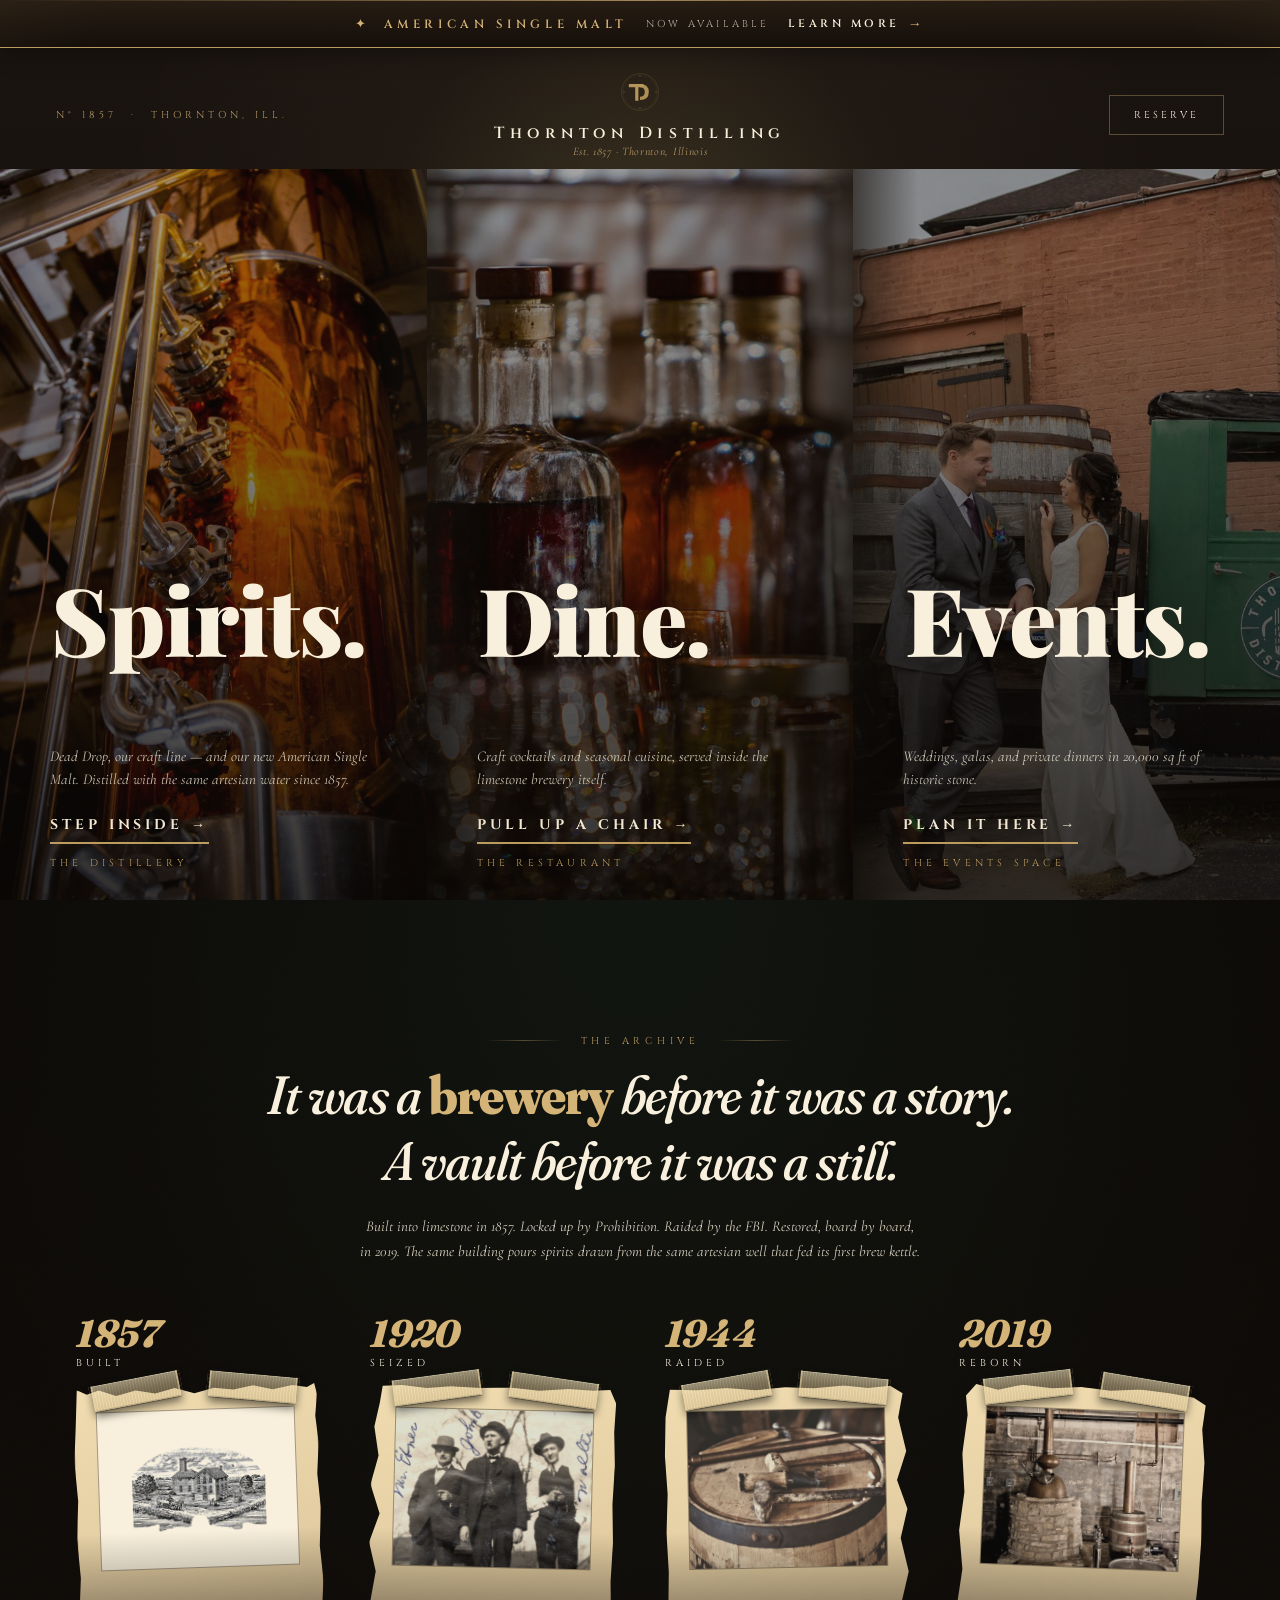
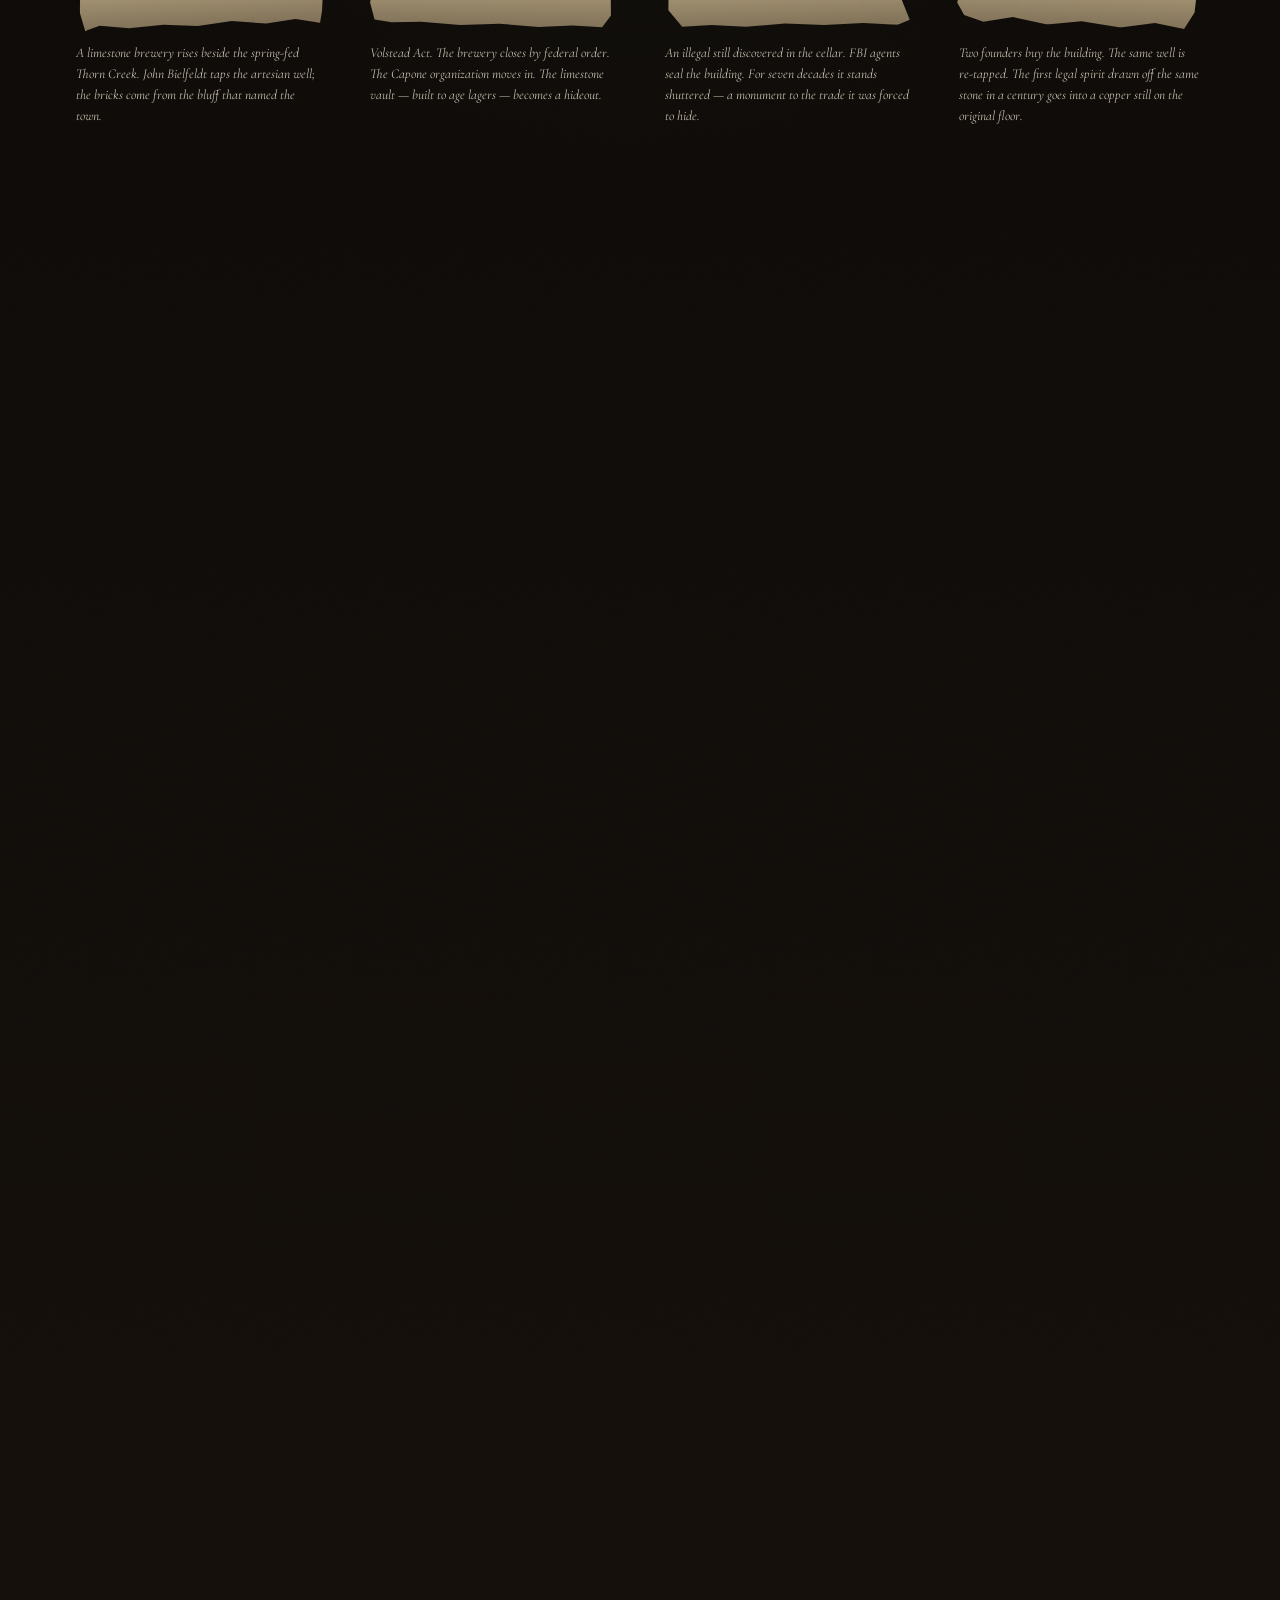
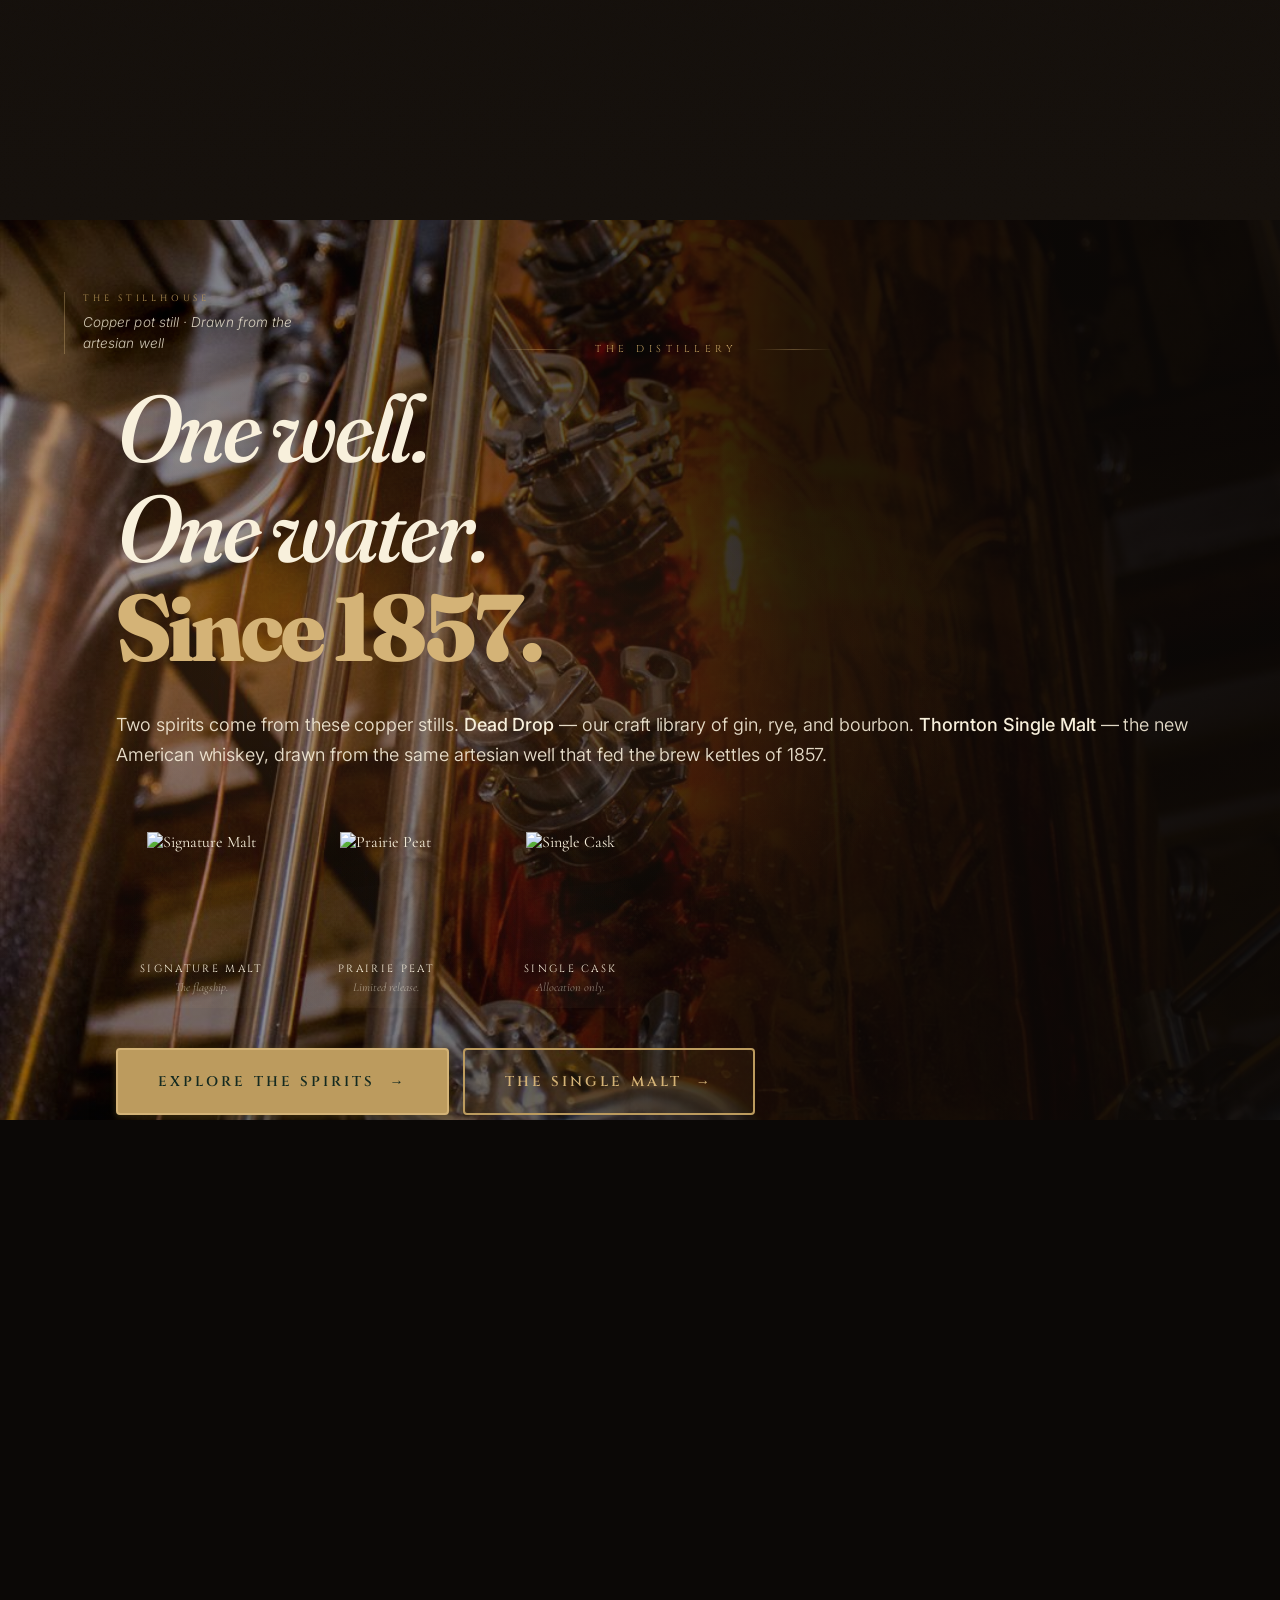
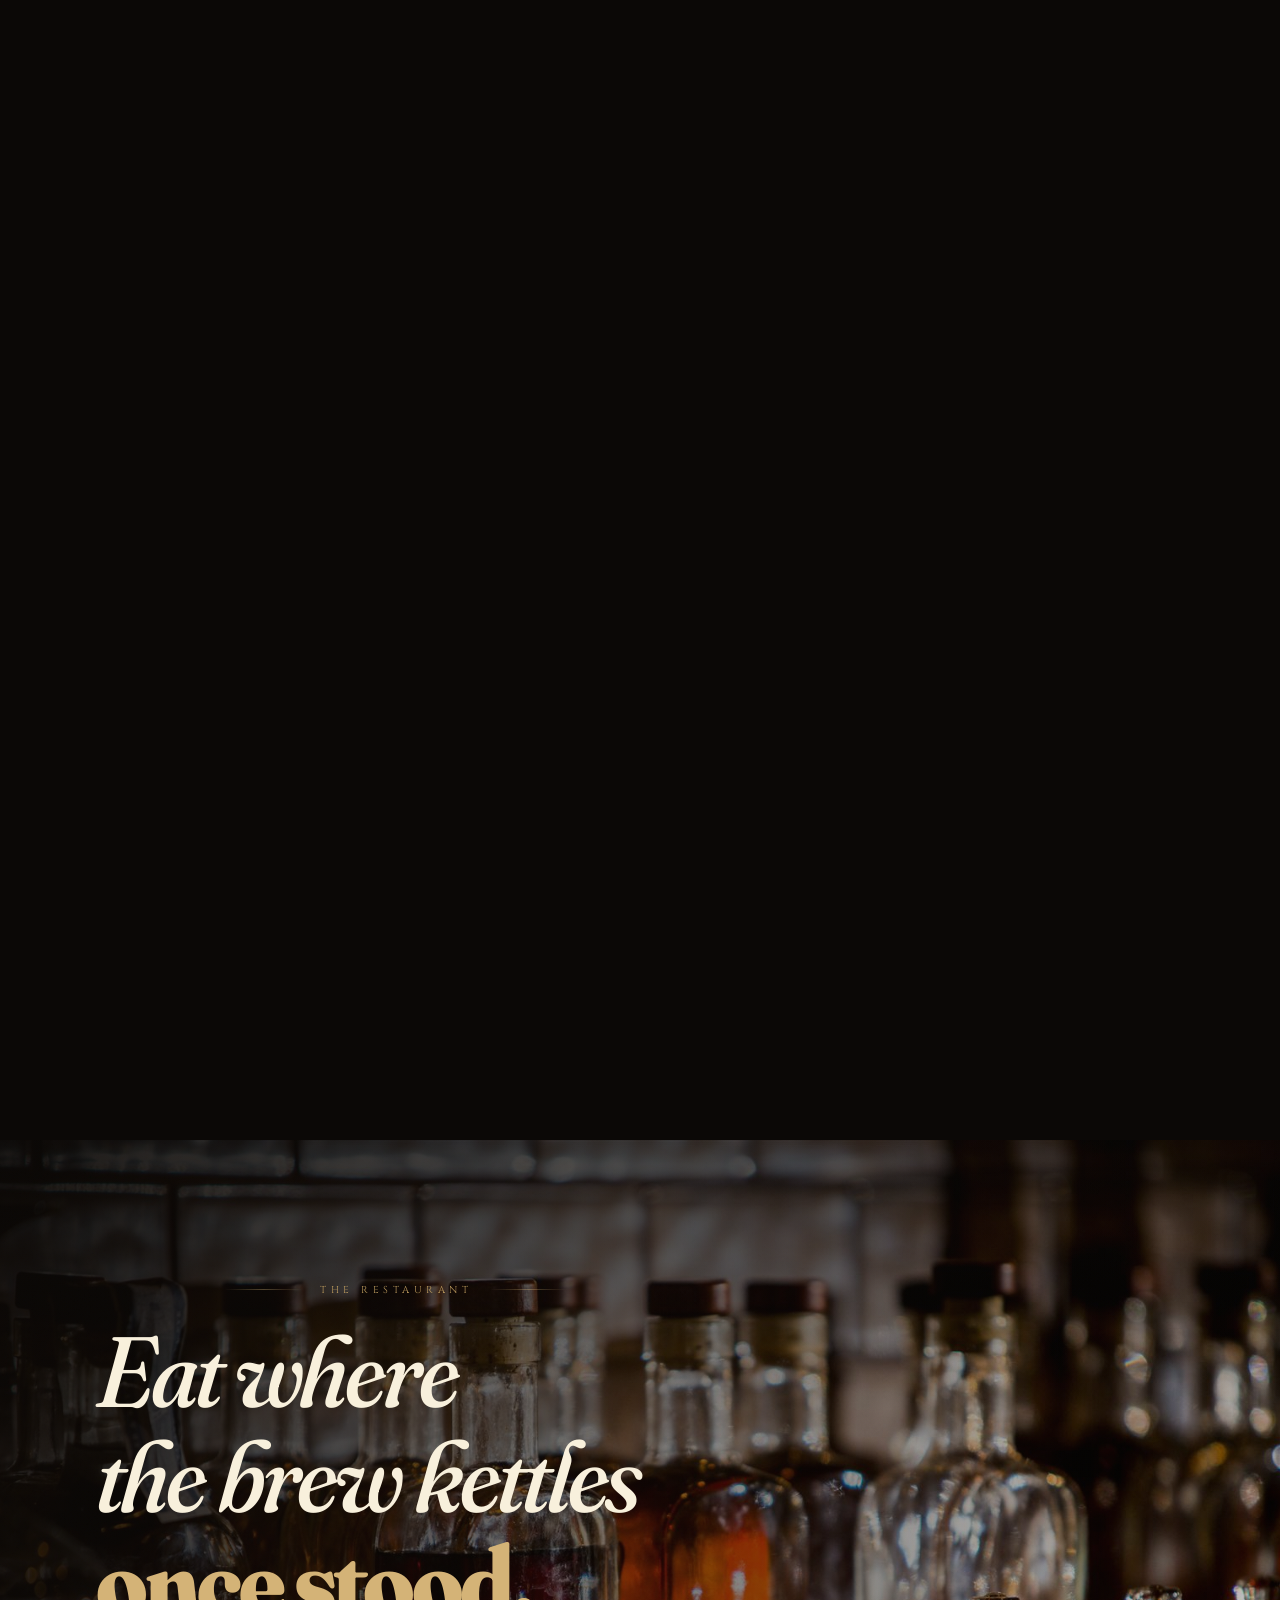
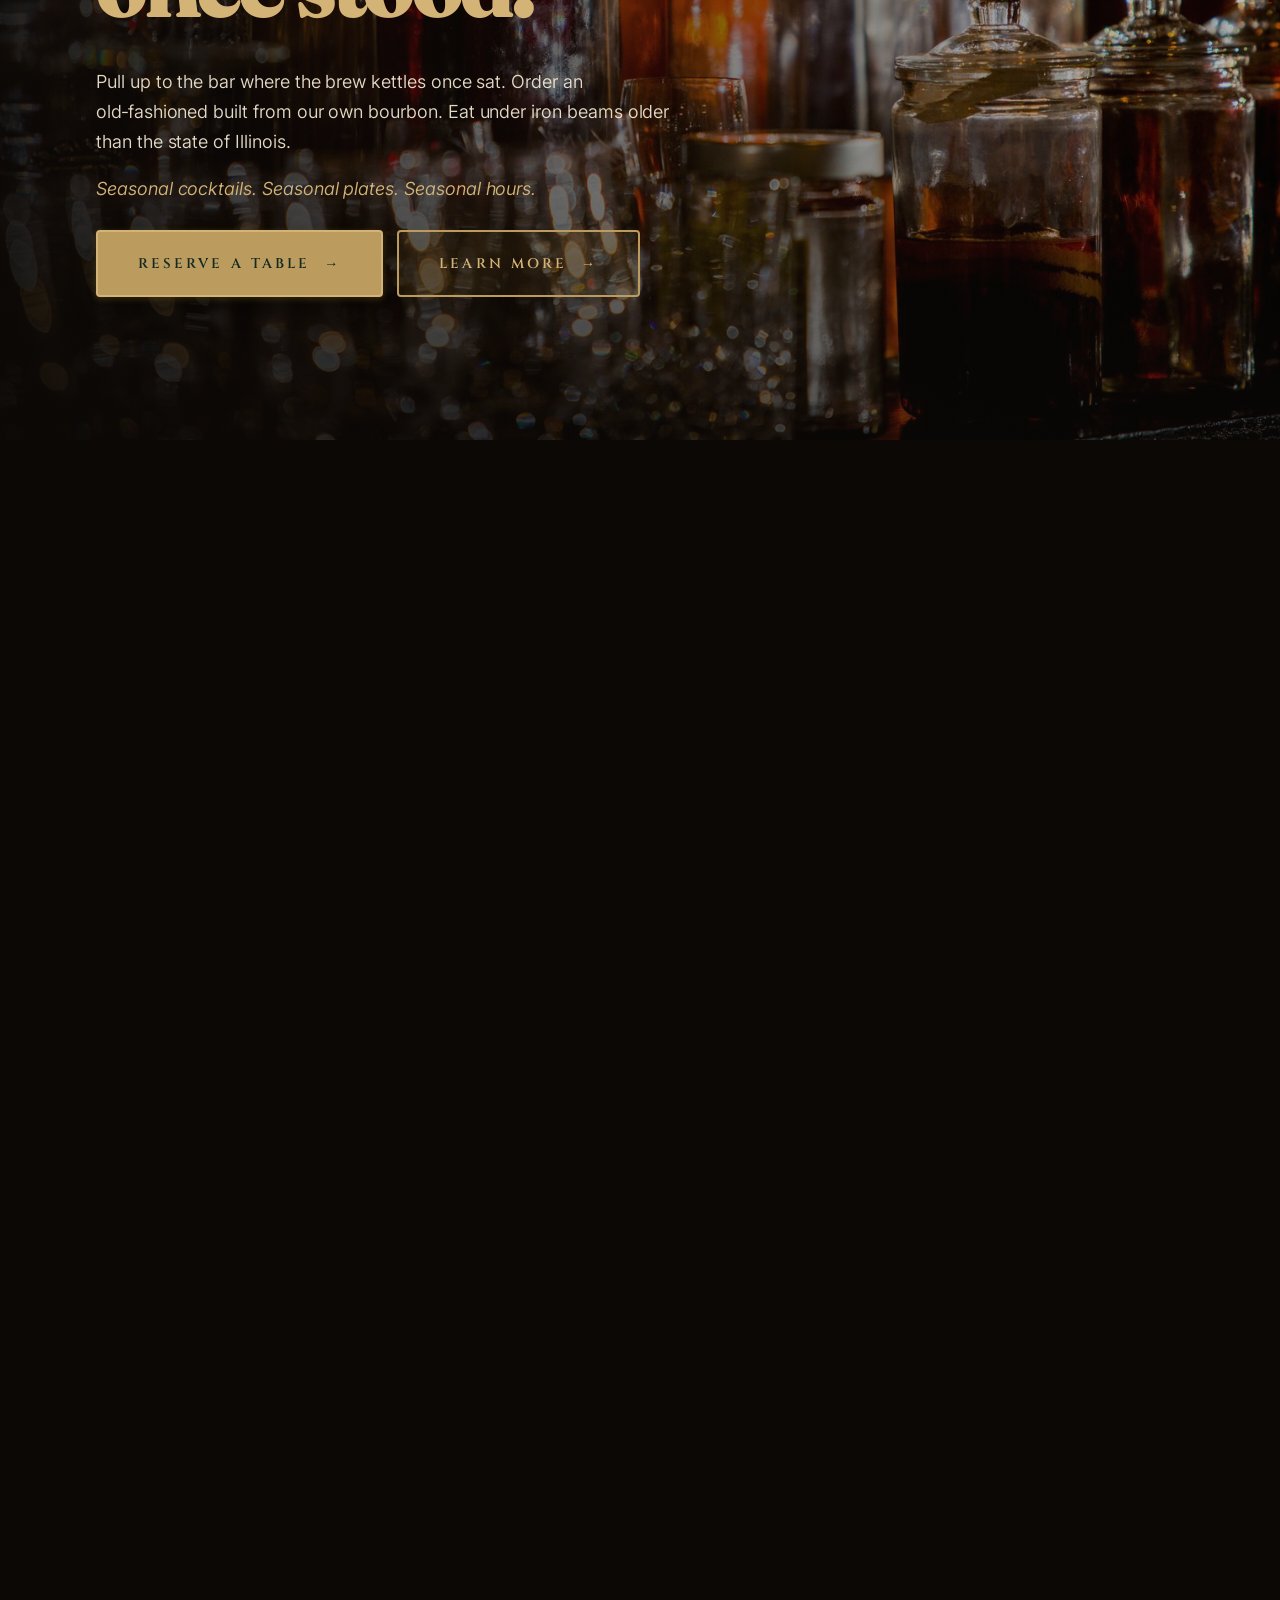
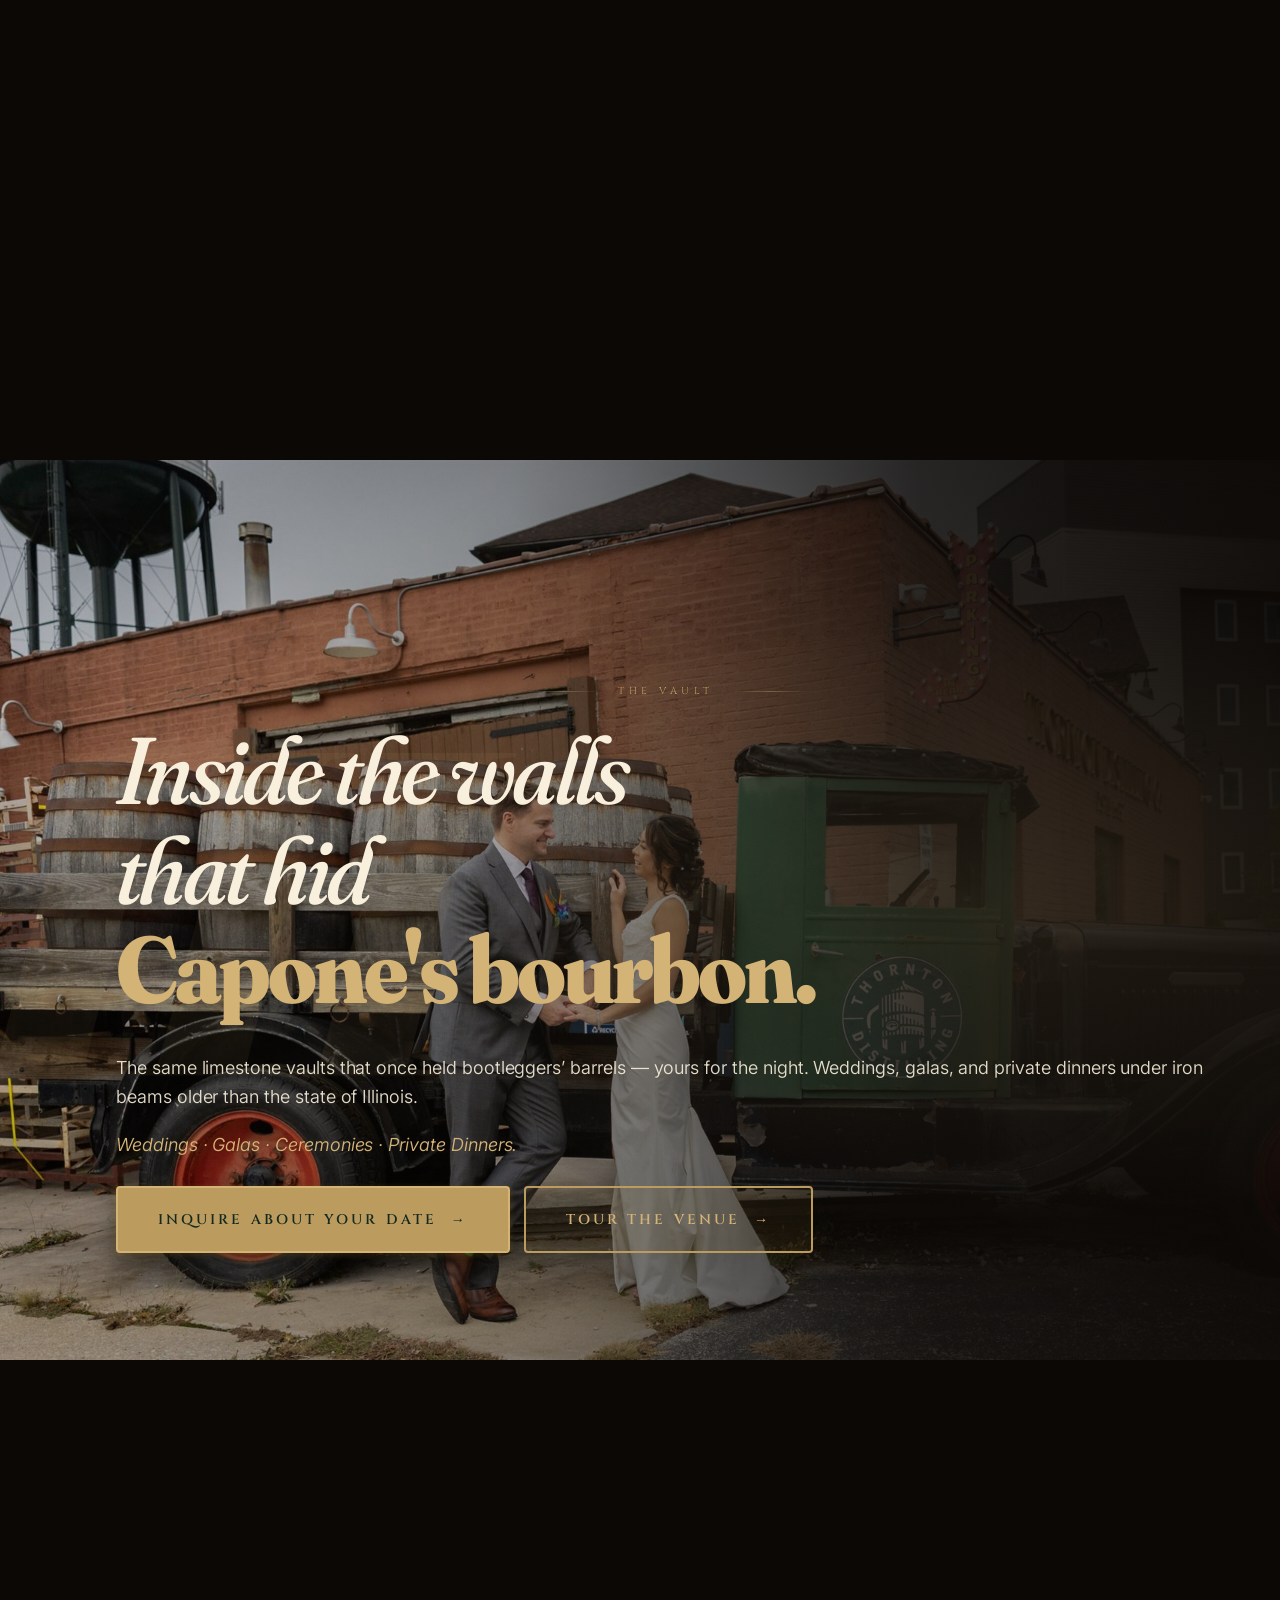
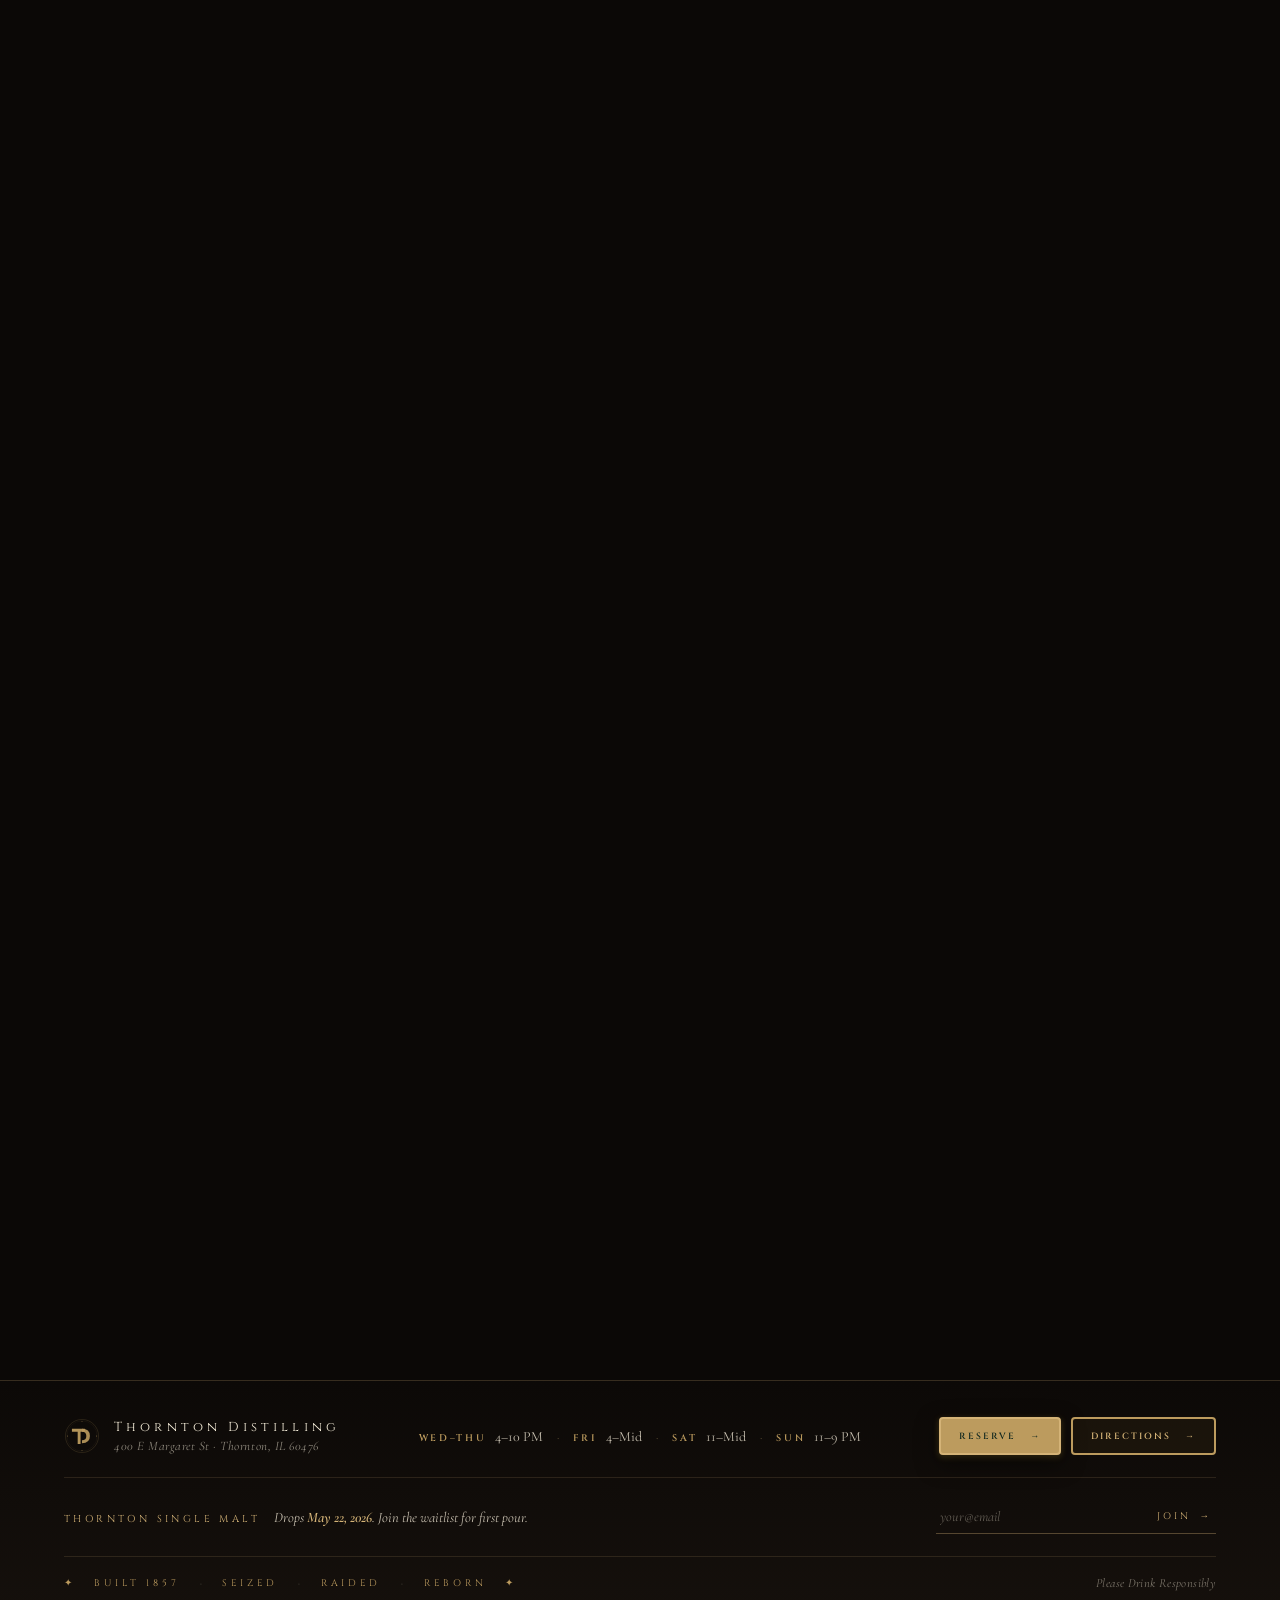
==== commit 92e2723c: "Round 4: Door CTAs back to bold underline; slower door morph (vh*1.4 cubic); tighter cross-fade; Arc" ====
--- a/website-mockups/index.html
+++ b/website-mockups/index.html
@@ -475,7 +475,7 @@
     background: var(--gold-bright);
     transform: translateX(-50%);
     transition: width .45s cubic-bezier(.2,.7,.2,1);
-    opacity: calc(var(--p, 0) * 2.5 - 0.6);
+    opacity: calc(var(--p, 0) * 2.5 - 0.3);
     pointer-events: none;
   }
   .v4-mdoor.is-active::after { width: 38px; }
@@ -542,7 +542,7 @@
   .v4-mdoor .m-content {
     position: absolute; inset: 0;
     pointer-events: none;
-    opacity: calc(1 - var(--p, 0) * 1.3);
+    opacity: calc(1 - var(--p, 0) * 1.15);
   }
   /* Door content (bottom-up): eyebrow (small label) → step (CTA) → sub → headline (above, via .d-headline) */
   .v4-mdoor .m-content .d-eyebrow {
@@ -557,18 +557,17 @@
     position: absolute;
     bottom: 56px;
     left: clamp(36px, 4vw, 50px);
-    display: inline-flex; align-items: center; gap: 12px;
-    font-family: 'Cinzel', serif; font-size: 13px; font-weight: 600;
-    letter-spacing: 0.26em; color: #1a1208;
+    display: inline-flex; align-items: center; gap: 14px;
+    font-family: 'Cinzel', serif; font-size: 14px; font-weight: 700;
+    letter-spacing: 0.28em; color: var(--cream);
     text-transform: uppercase;
-    background: var(--gold);
-    padding: 15px 28px; border-radius: 4px;
-    border: 1px solid var(--gold-bright);
-    box-shadow: 0 6px 18px rgba(0,0,0,0.45);
+    background: transparent;
+    border-bottom: 2px solid var(--gold);
+    padding-bottom: 8px;
     width: fit-content;
-    transition: gap .3s ease, transform .25s ease, background .3s ease;
-  }
-  .v4-mdoor:hover .d-step { background: var(--gold-bright); transform: translateY(-2px); gap: 16px; }
+    transition: gap .3s ease, border-color .3s ease, color .3s ease;
+  }
+  .v4-mdoor:hover .d-step { gap: 20px; border-color: var(--gold-bright); color: var(--gold-bright); }
   .v4-mdoor .m-content .d-sub {
     position: absolute;
     bottom: 110px;
@@ -831,8 +830,8 @@
     position: relative;
     z-index: 3;
     margin-left: auto;
-    max-width: 1040px;
-    padding: clamp(100px, 13vh, 160px) clamp(48px, 5vw, 90px) clamp(40px, 6vh, 80px) clamp(40px, 5vw, 80px);
+    max-width: 1320px;
+    padding: clamp(170px, 19vh, 230px) clamp(48px, 5vw, 90px) clamp(40px, 6vh, 80px) clamp(40px, 5vw, 80px);
     display: flex; flex-direction: column; justify-content: center;
   }
   .v4-stillhouse .rule {
@@ -864,7 +863,7 @@
     font-weight: 350;
     font-size: clamp(18px, 1.35vw, 22px);
     line-height: 1.65; color: rgba(248, 240, 220, 0.9);
-    margin: 0 0 18px; max-width: 820px;
+    margin: 0 0 18px; max-width: 1100px;
     letter-spacing: -0.003em;
     opacity: 0; transform: translateY(28px);
     transition: opacity .85s ease, transform .95s cubic-bezier(.2,.7,.2,1);
@@ -1020,7 +1019,7 @@
     font-weight: 350;
     font-size: clamp(18px, 1.4vw, 23px);
     line-height: 1.65; color: rgba(248, 240, 220, 0.9);
-    margin: 0 0 18px; max-width: 860px;
+    margin: 0 0 18px; max-width: 1100px;
     letter-spacing: -0.003em;
     opacity: 0; transform: translateY(28px);
     transition: opacity .85s ease, transform .95s cubic-bezier(.2,.7,.2,1);
@@ -1106,8 +1105,8 @@
     position: relative;
     z-index: 3;
     margin-left: auto;
-    max-width: 1040px;
-    padding: clamp(100px, 13vh, 160px) clamp(48px, 5vw, 90px) clamp(40px, 6vh, 80px) clamp(40px, 5vw, 80px);
+    max-width: 1320px;
+    padding: clamp(170px, 19vh, 230px) clamp(48px, 5vw, 90px) clamp(40px, 6vh, 80px) clamp(40px, 5vw, 80px);
     display: flex; flex-direction: column; justify-content: center;
   }
   .v4-venue .rule {
@@ -1138,7 +1137,7 @@
     font-weight: 350;
     font-size: clamp(18px, 1.35vw, 22px);
     line-height: 1.65; color: rgba(248, 240, 220, 0.9);
-    margin: 0 0 18px; max-width: 820px;
+    margin: 0 0 18px; max-width: 1100px;
     letter-spacing: -0.003em;
     opacity: 0; transform: translateY(28px);
     transition: opacity .85s ease, transform .95s cubic-bezier(.2,.7,.2,1);
@@ -2230,7 +2229,7 @@
       return;
     }
 
-    const morphRange = vh * 0.85;   // px scroll over which morph happens
+    const morphRange = vh * 1.4;    // px scroll over which morph happens — slower so transition is fully visible
     const raw = Math.max(0, Math.min(1, y / morphRange));
     // ease-in-out-cubic — visible, smooth, doesn't skip the middle
     const p = raw < 0.5
@@ -2344,7 +2343,7 @@
     const isDesktop = () => window.matchMedia('(min-width: 901px)').matches;
     const sections = Array.from(document.querySelectorAll('.stickyfx'));
     if (!sections.length) return;
-    const STEPS = [0.05, 0.22, 0.39, 0.56, 0.73, 0.88];
+    const STEPS = [0.01, 0.18, 0.35, 0.52, 0.70, 0.88];
     let raf = 0;
     function update() {
       raf = 0;
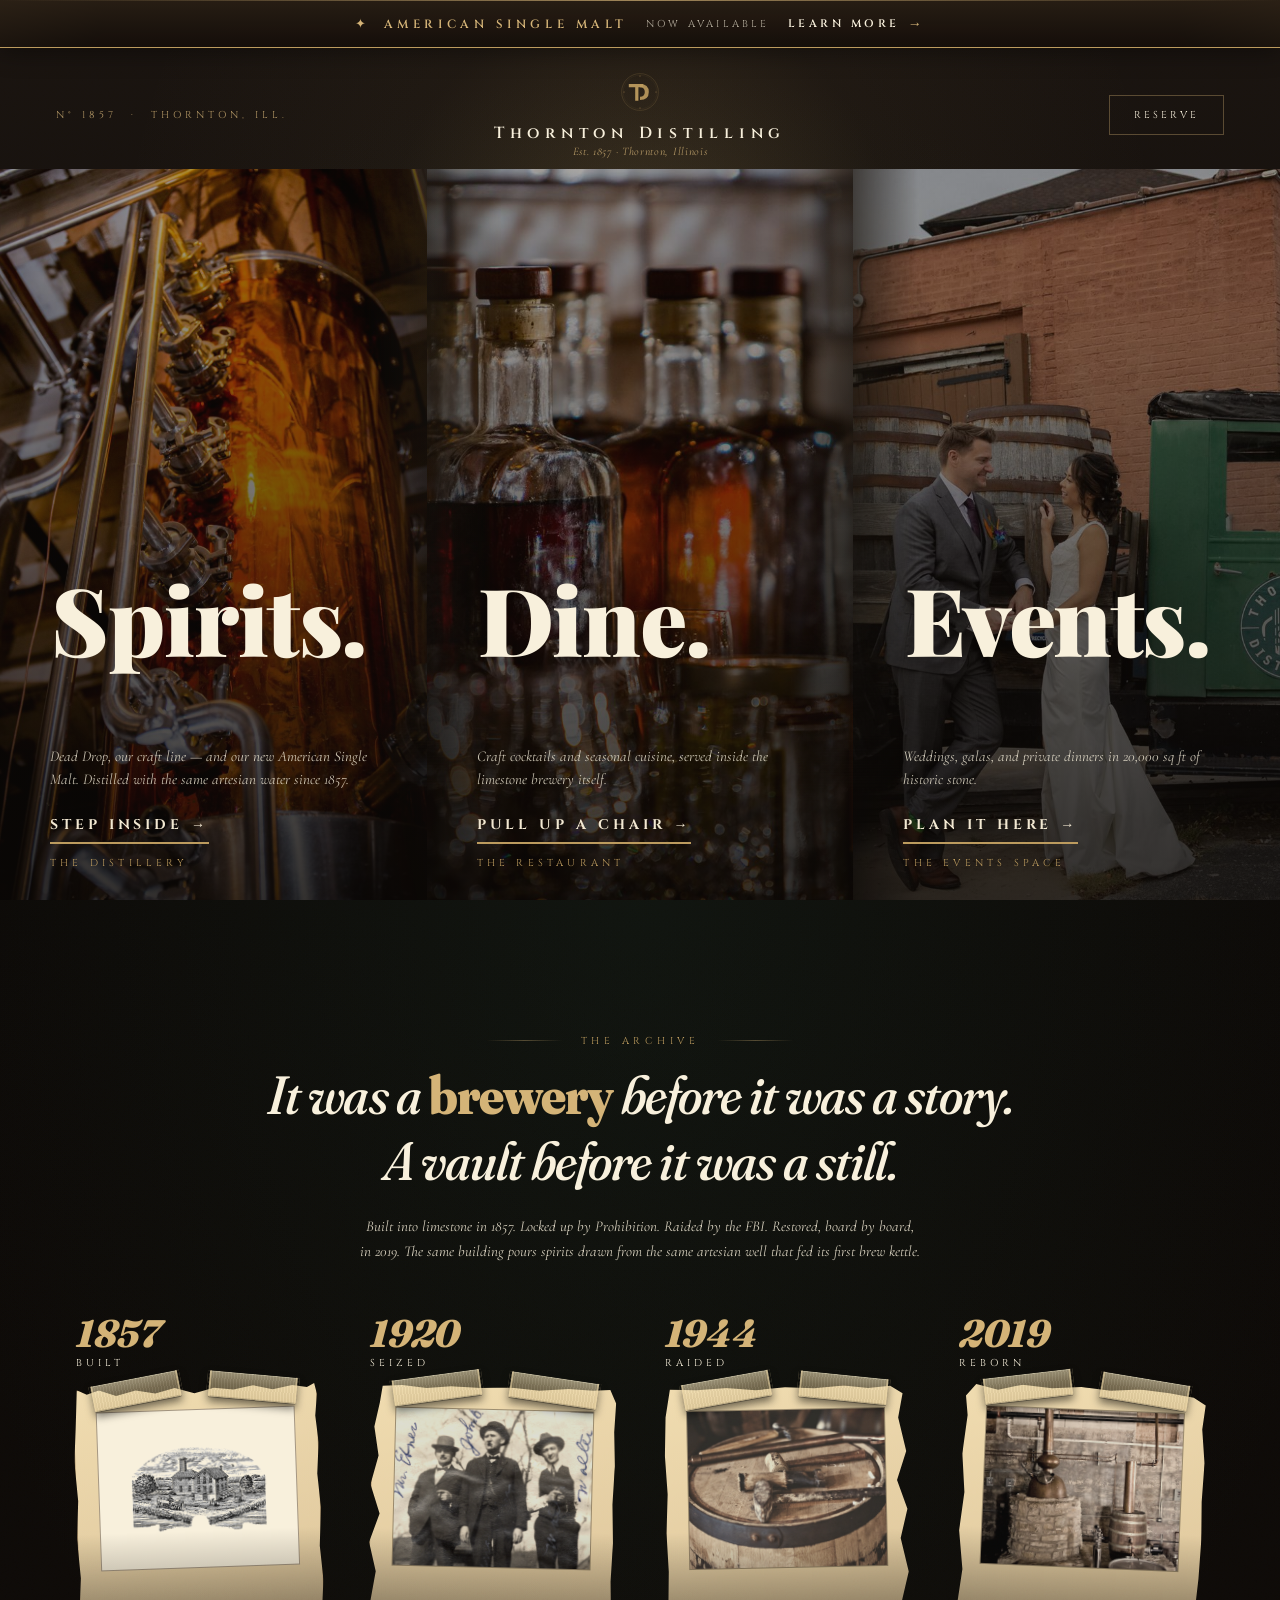
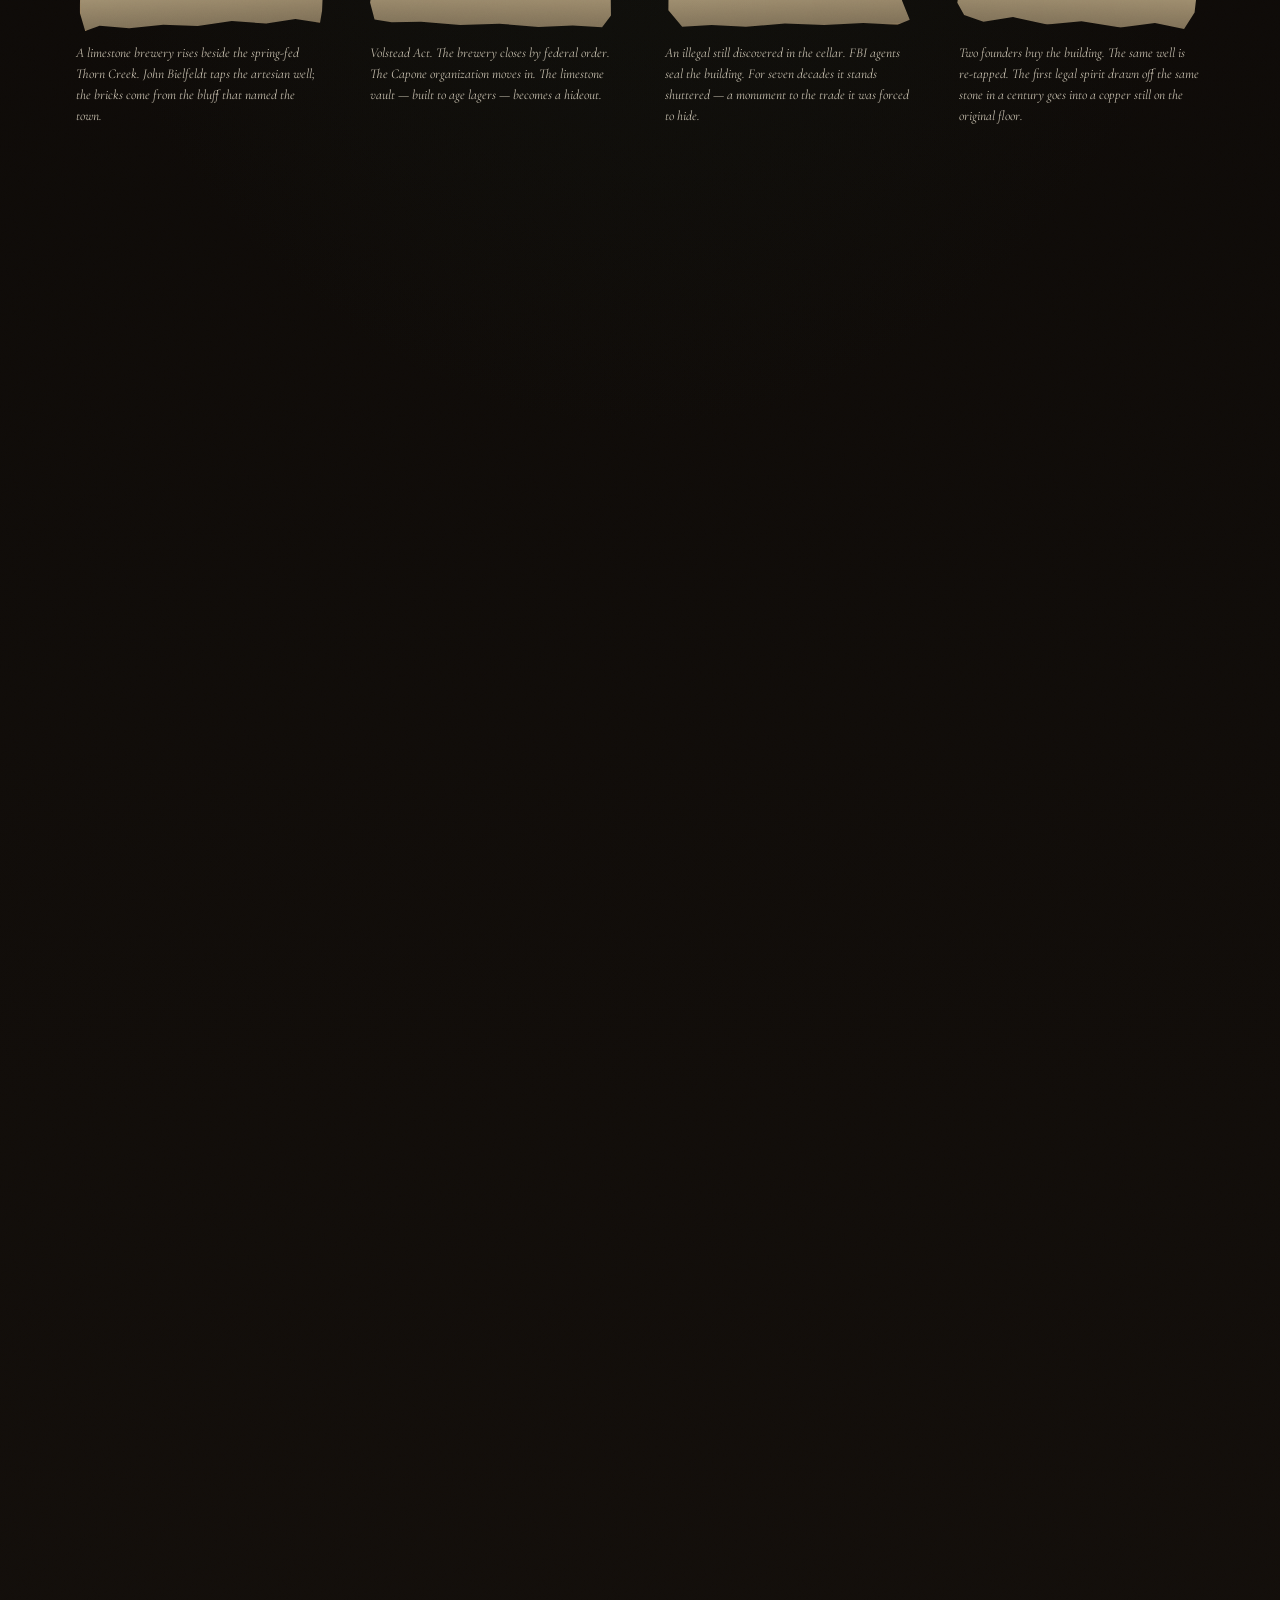
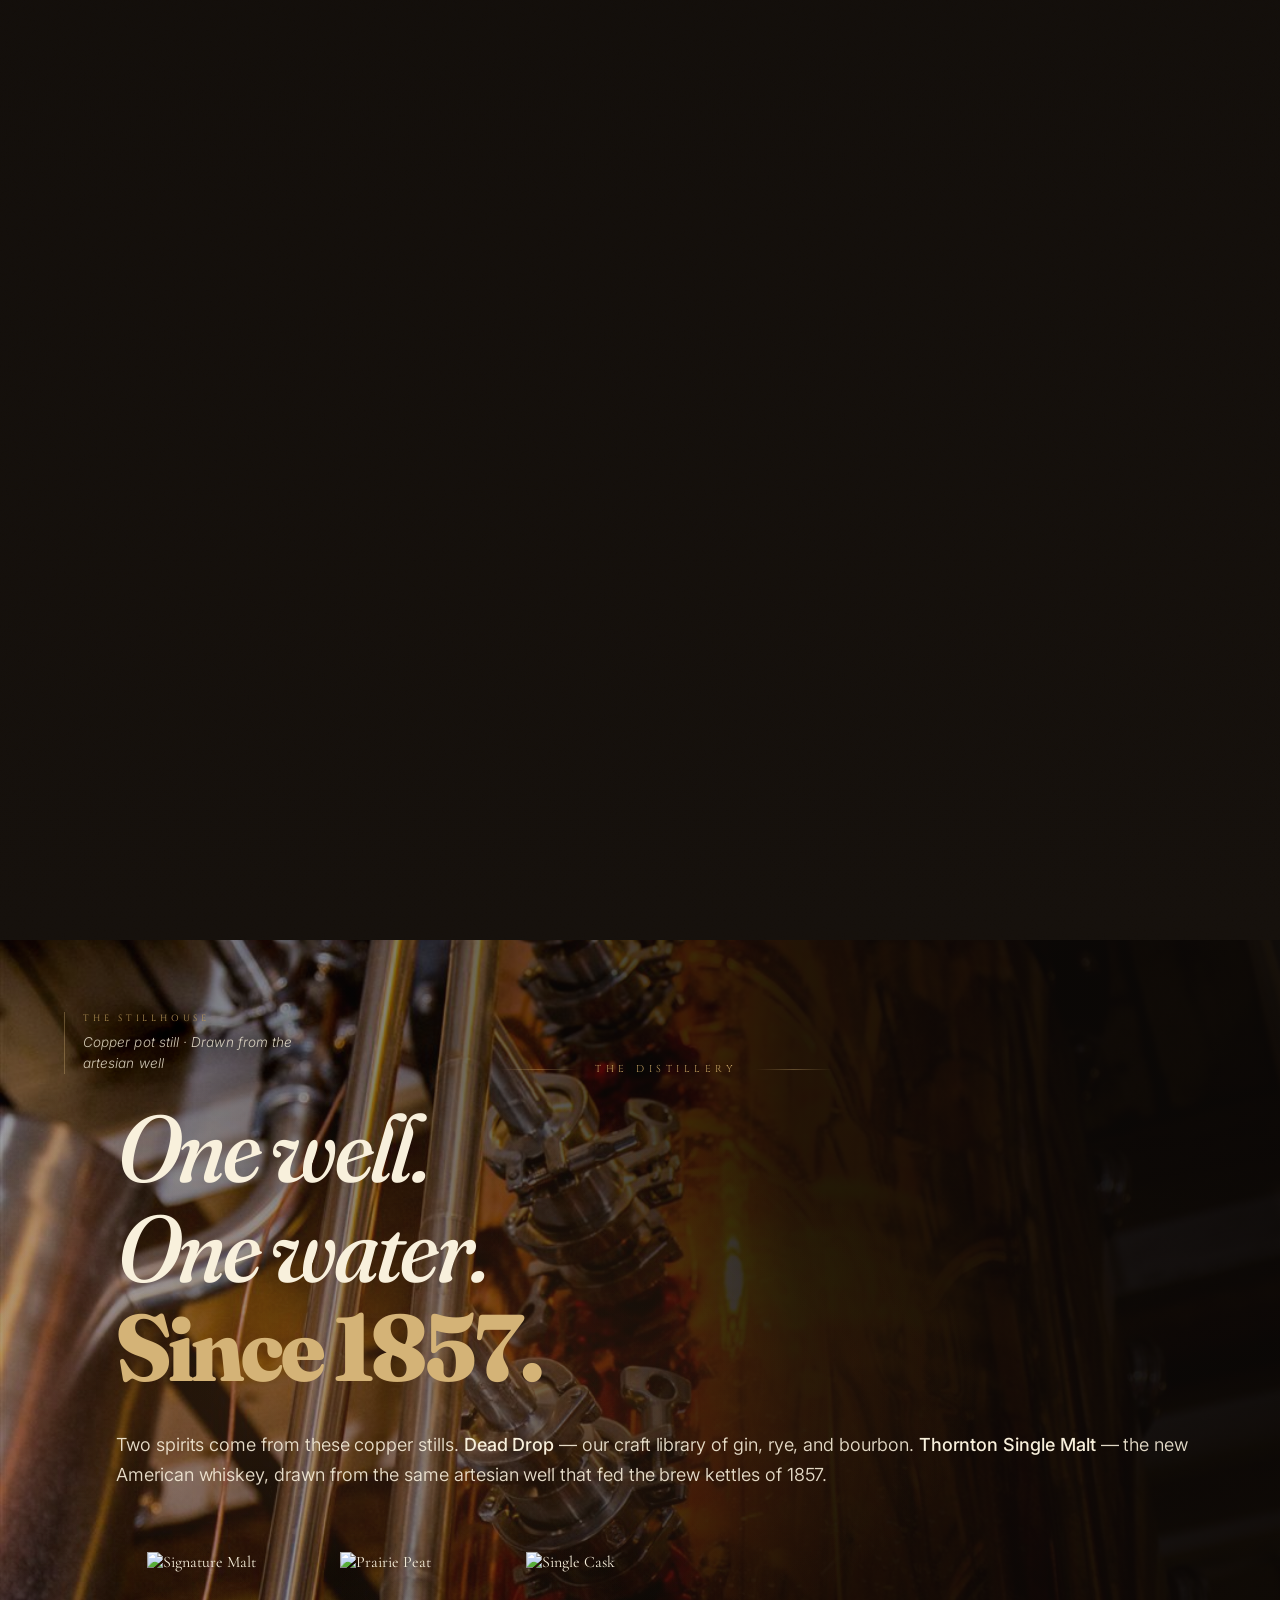
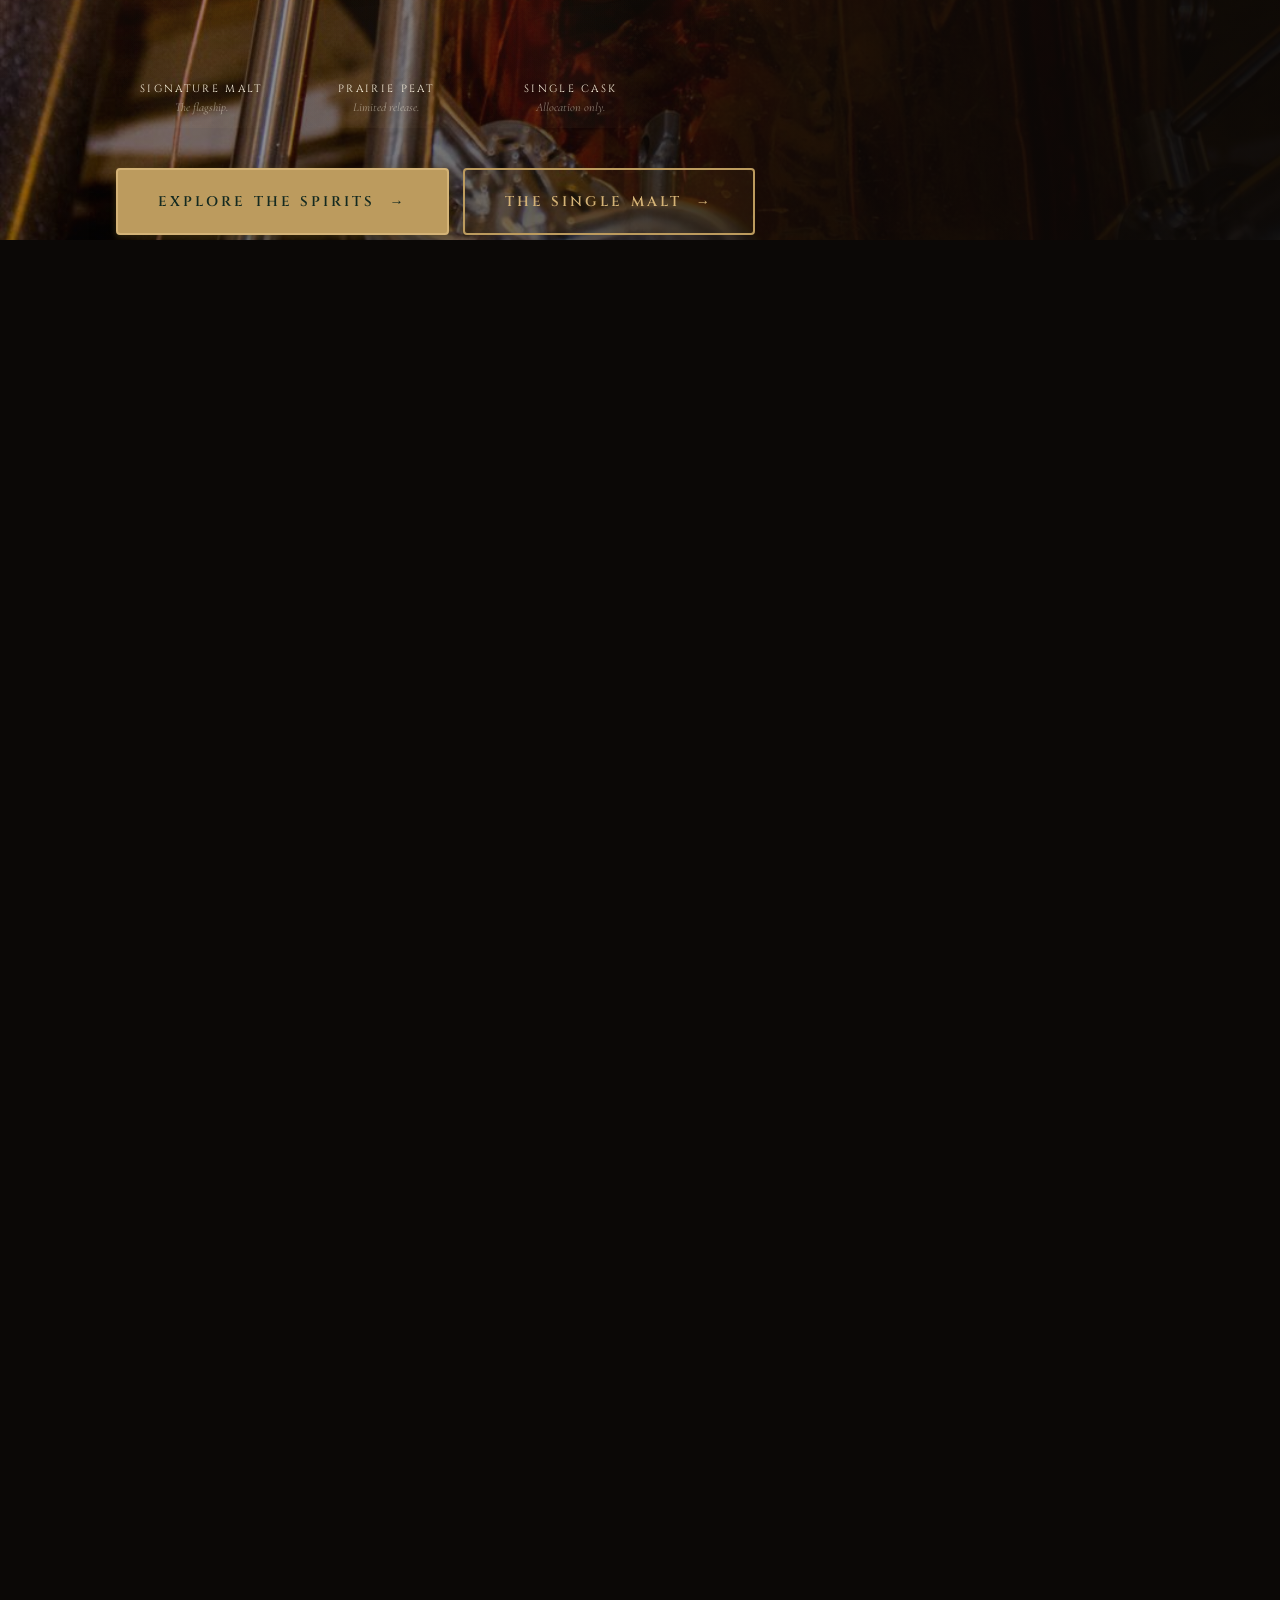
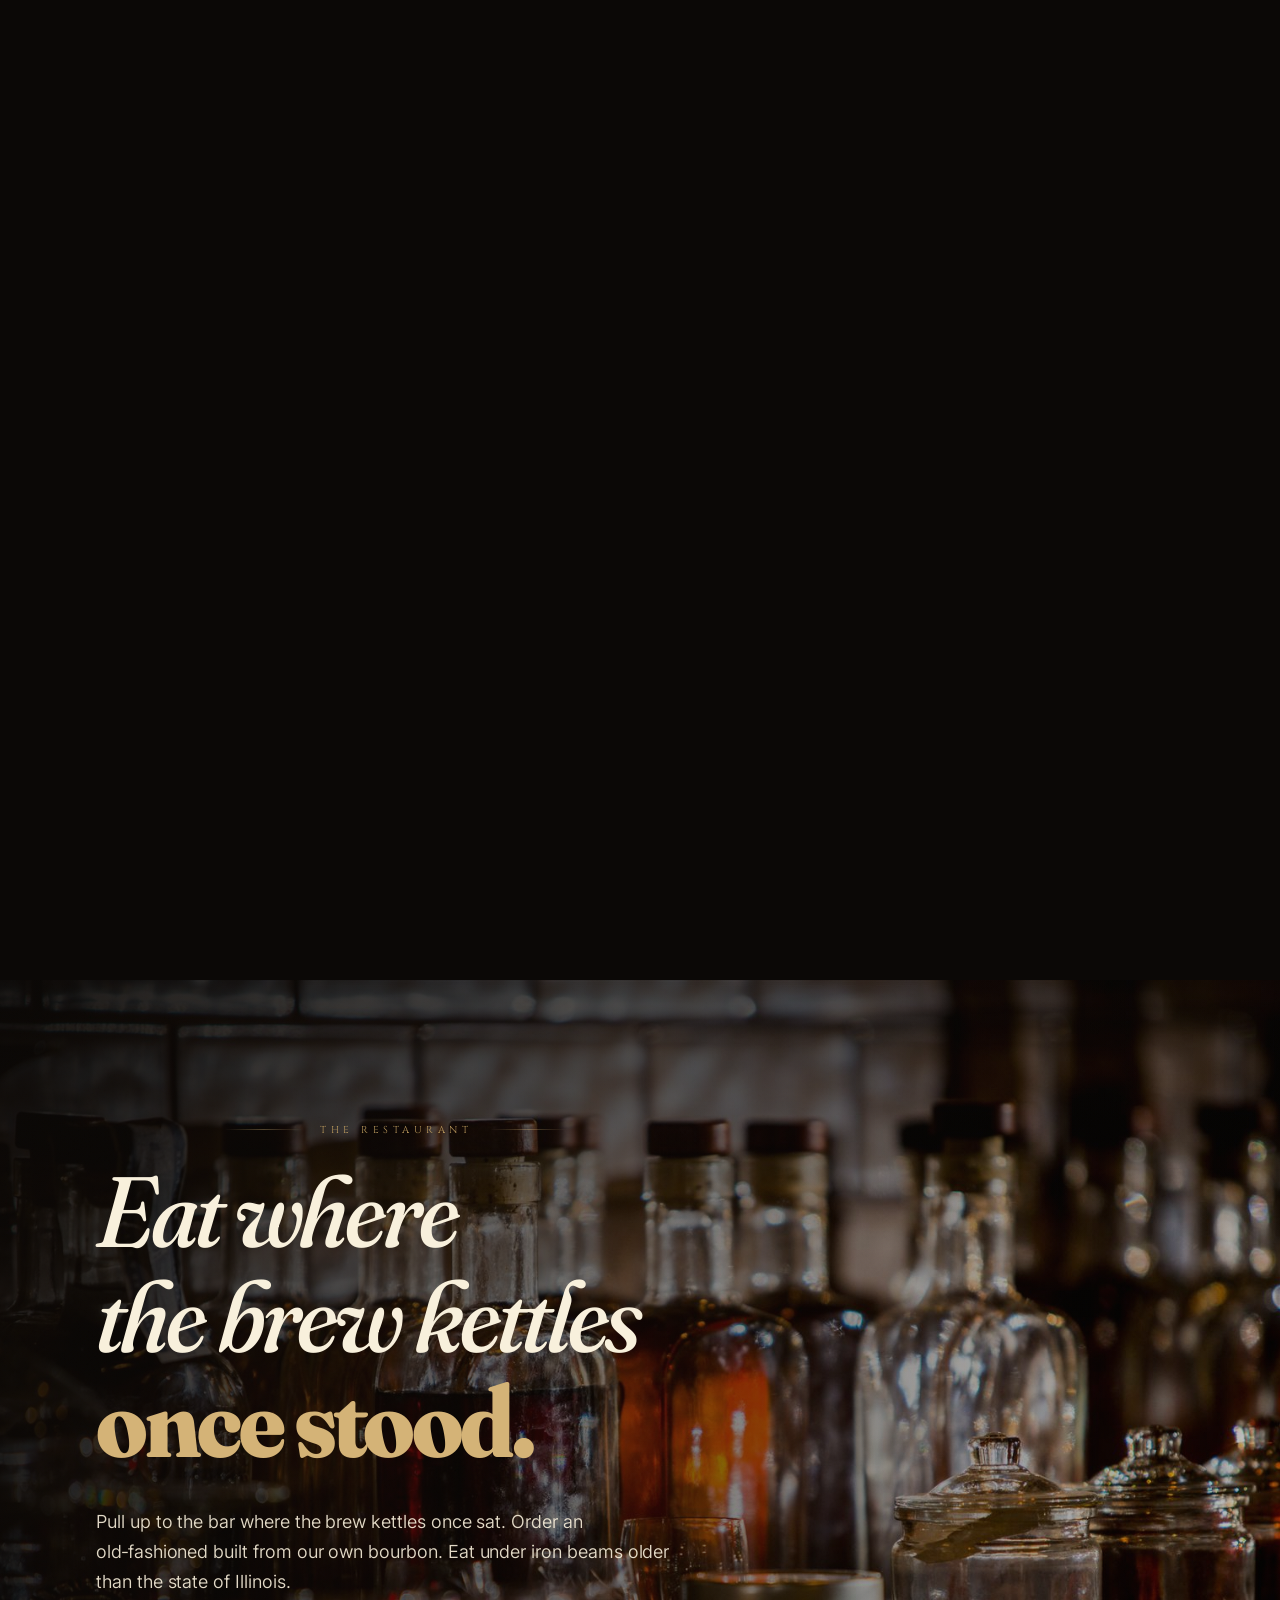
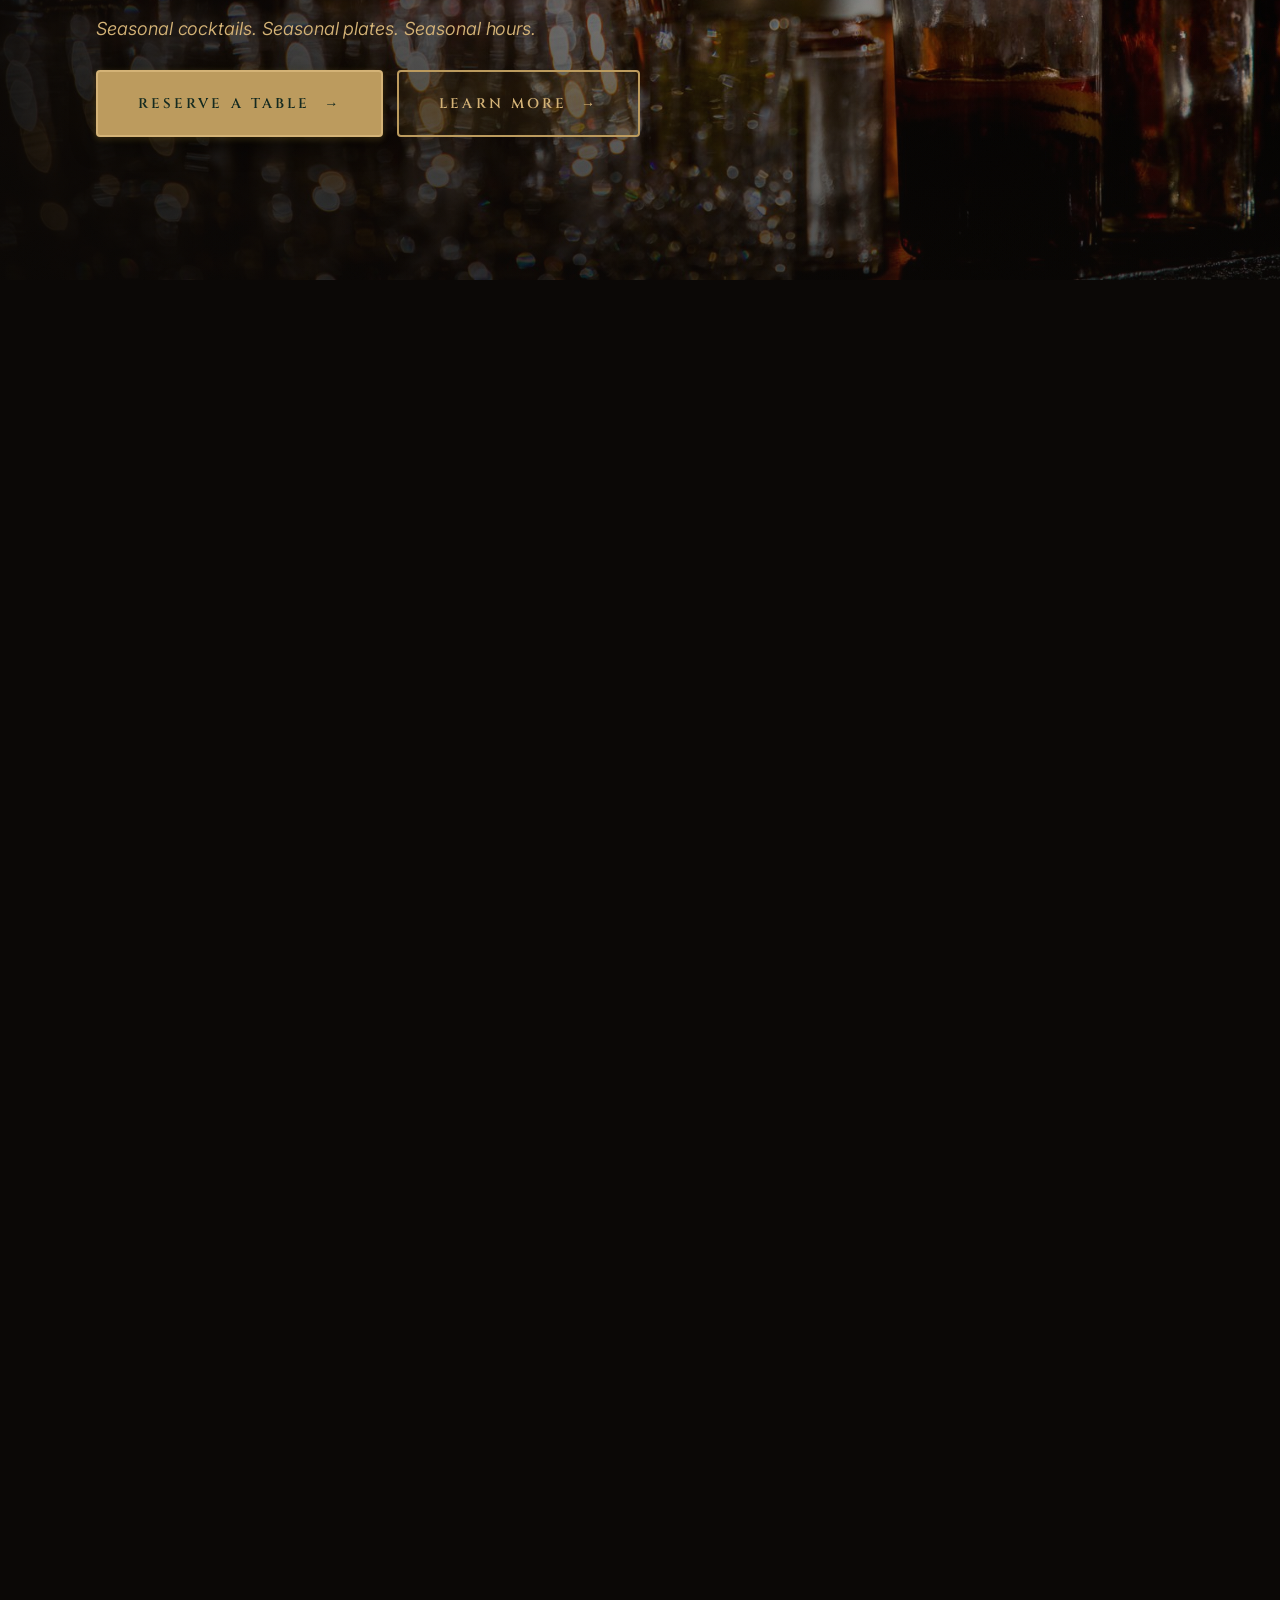
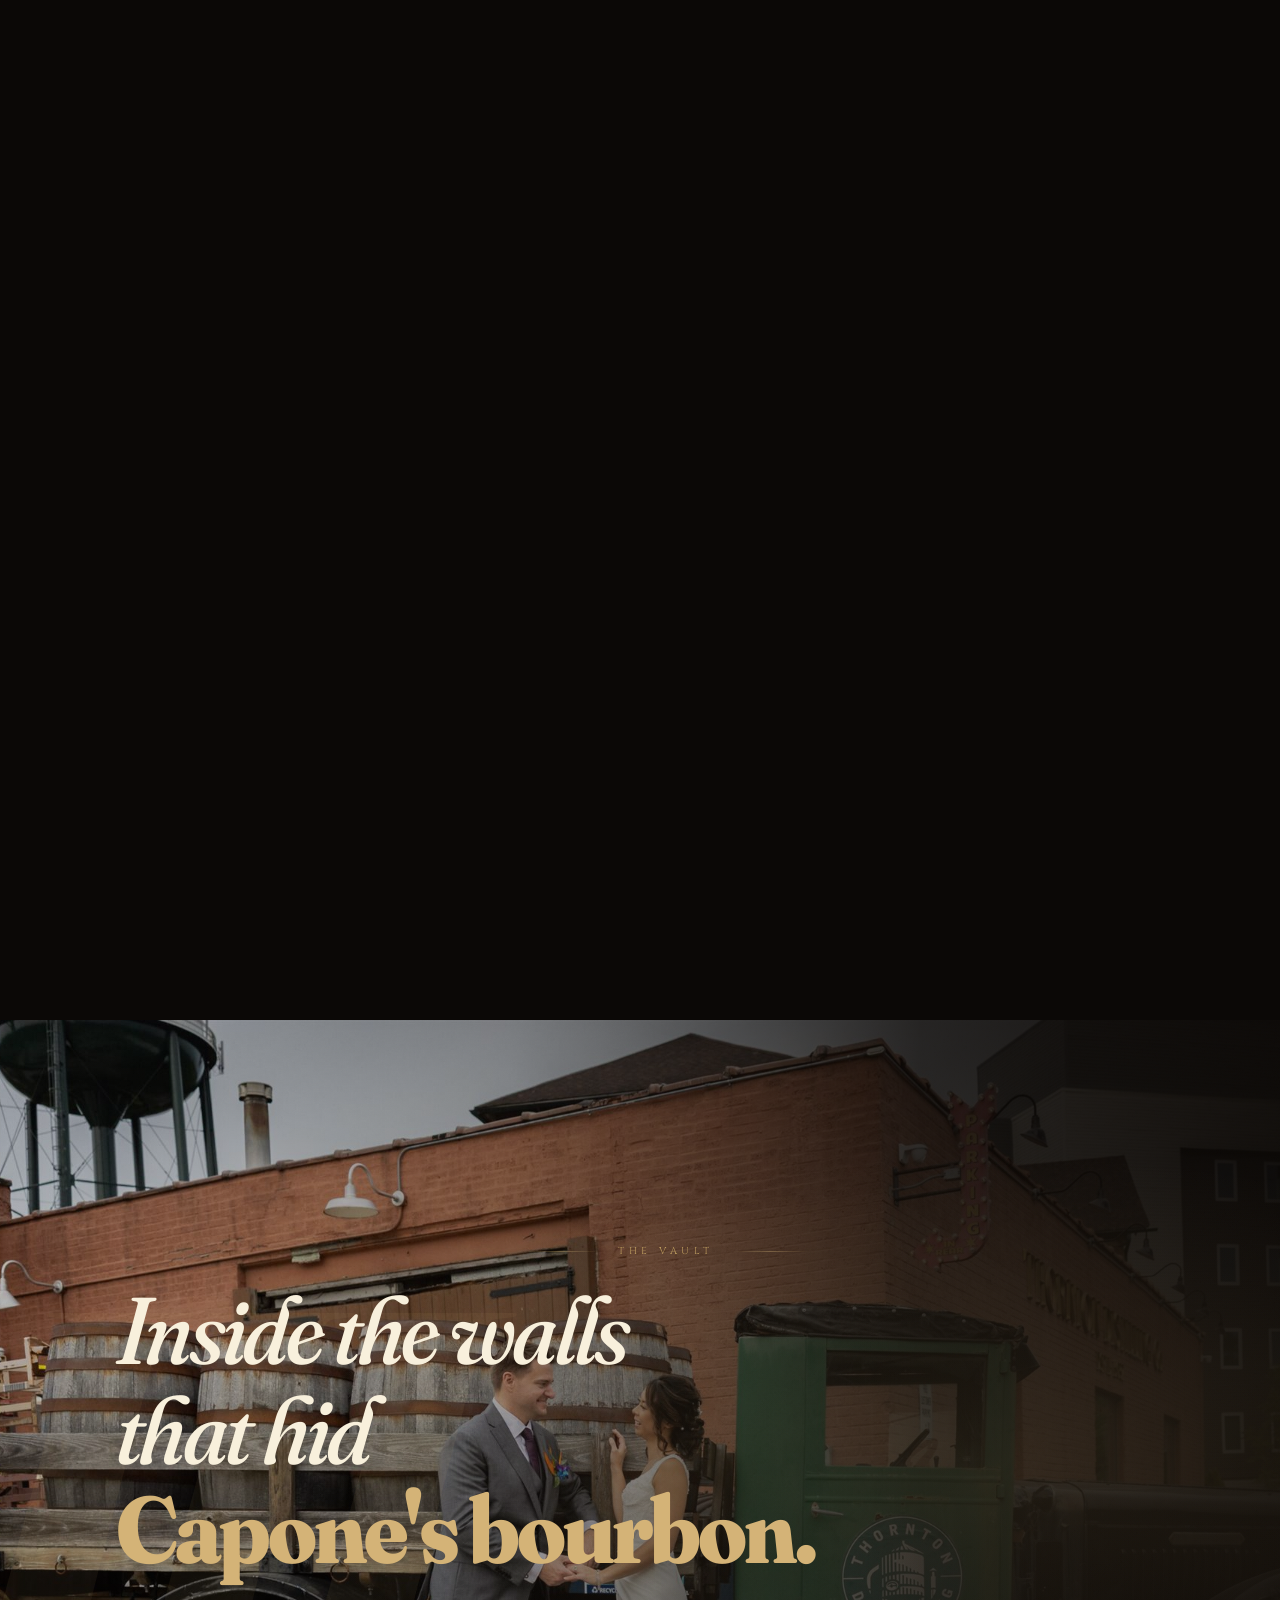
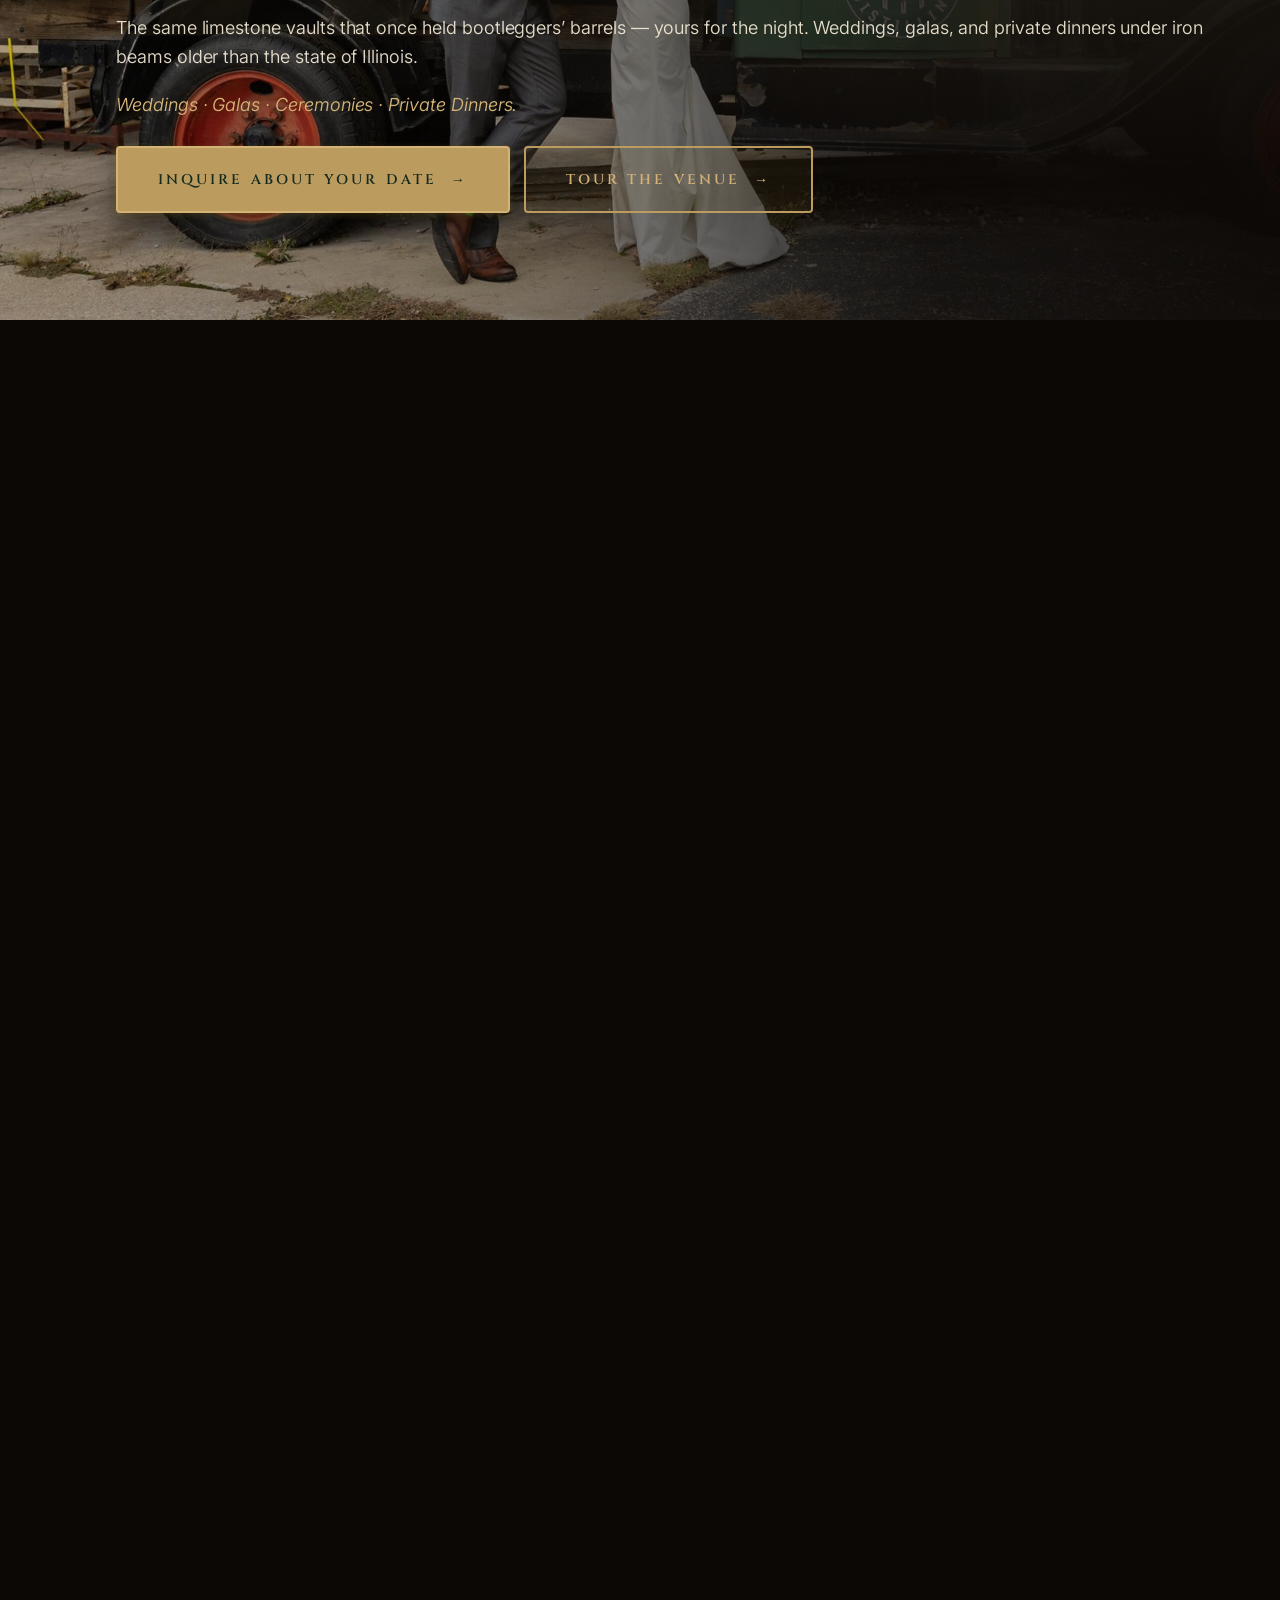
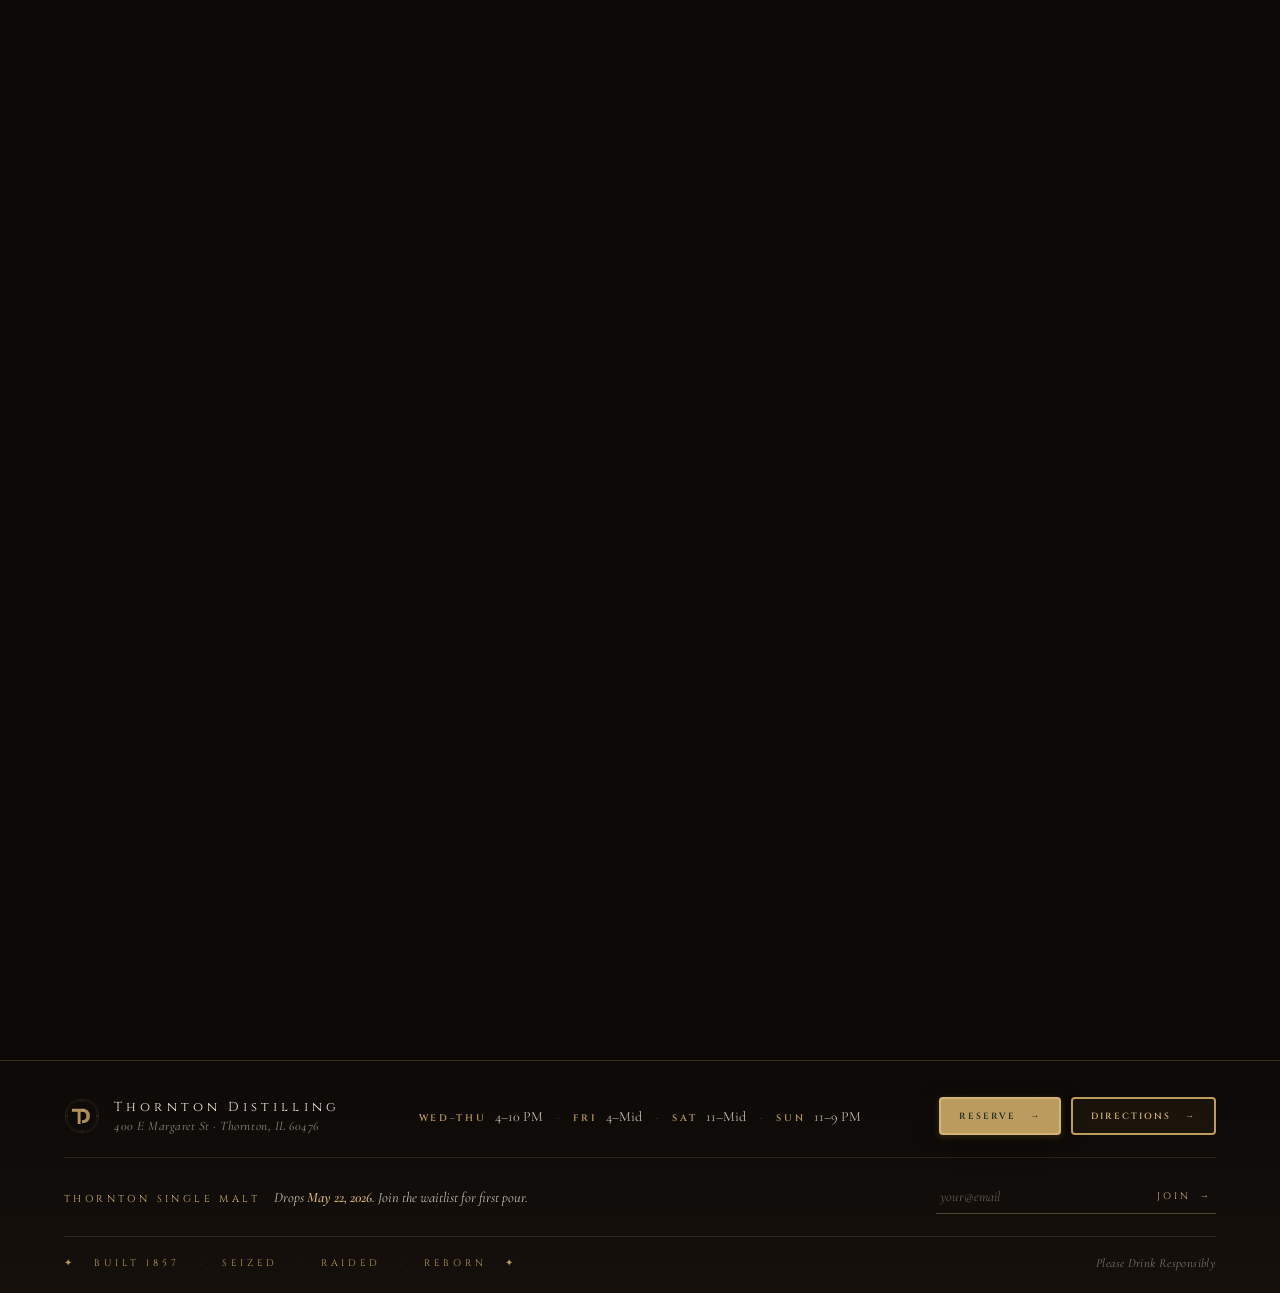
==== commit 99c5a79d: "Fix labels invisible + stickiness: hold opacity until p=0.65, 280→360vh sections, front-load STEPS" ====
--- a/website-mockups/index.html
+++ b/website-mockups/index.html
@@ -542,7 +542,7 @@
   .v4-mdoor .m-content {
     position: absolute; inset: 0;
     pointer-events: none;
-    opacity: calc(1 - var(--p, 0) * 1.15);
+    opacity: calc(1 - max(0, var(--p, 0) - 0.65) * 2.86);
   }
   /* Door content (bottom-up): eyebrow (small label) → step (CTA) → sub → headline (above, via .d-headline) */
   .v4-mdoor .m-content .d-eyebrow {
@@ -611,7 +611,7 @@
      step-by-step on scroll (headline → lede → each chapter in sequence). */
   .v4-archive {
     position: relative;
-    height: 280vh;
+    height: 360vh;
     background:
       radial-gradient(ellipse 80% 50% at 50% 0%, rgba(31, 61, 47, 0.22) 0%, transparent 70%),
       linear-gradient(180deg, #0c0907 0%, #15100c 100%);
@@ -777,7 +777,7 @@
      containing block that would break the inner .stage's position:sticky. */
   .v4-stillhouse {
     position: relative;
-    height: 280vh;
+    height: 360vh;
     background: var(--ink-2);
     overflow: clip;
   }
@@ -958,7 +958,7 @@
 
   .v4-table {
     position: relative;
-    height: 280vh;
+    height: 360vh;
     background: var(--ink-2);
     overflow: clip;
   }
@@ -1062,7 +1062,7 @@
      for the R-L-R zigzag rhythm (Spirits: R, Table: L, Events: R). */
   .v4-venue {
     position: relative;
-    height: 280vh;
+    height: 360vh;
     background: var(--ink-2);
     overflow: clip;
   }
@@ -2343,7 +2343,7 @@
     const isDesktop = () => window.matchMedia('(min-width: 901px)').matches;
     const sections = Array.from(document.querySelectorAll('.stickyfx'));
     if (!sections.length) return;
-    const STEPS = [0.01, 0.18, 0.35, 0.52, 0.70, 0.88];
+    const STEPS = [0.01, 0.10, 0.19, 0.28, 0.40, 0.55];
     let raf = 0;
     function update() {
       raf = 0;
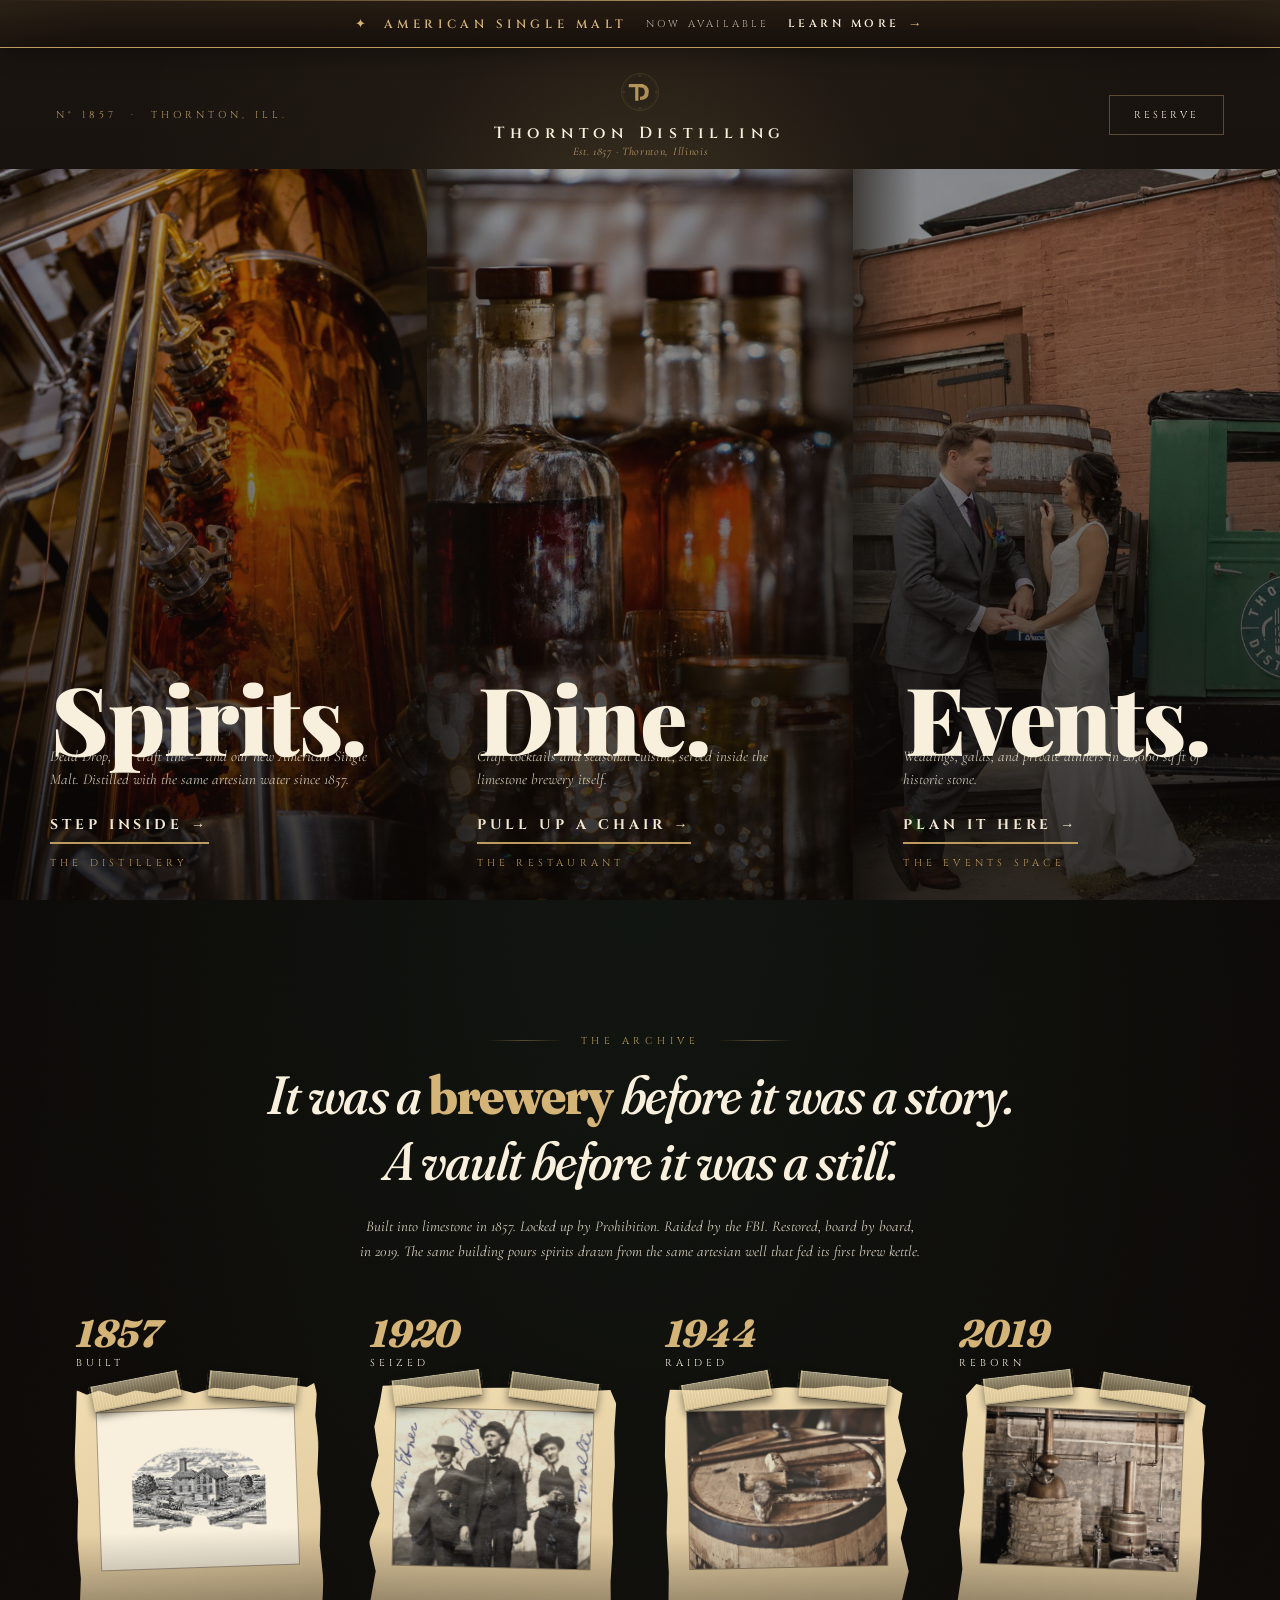
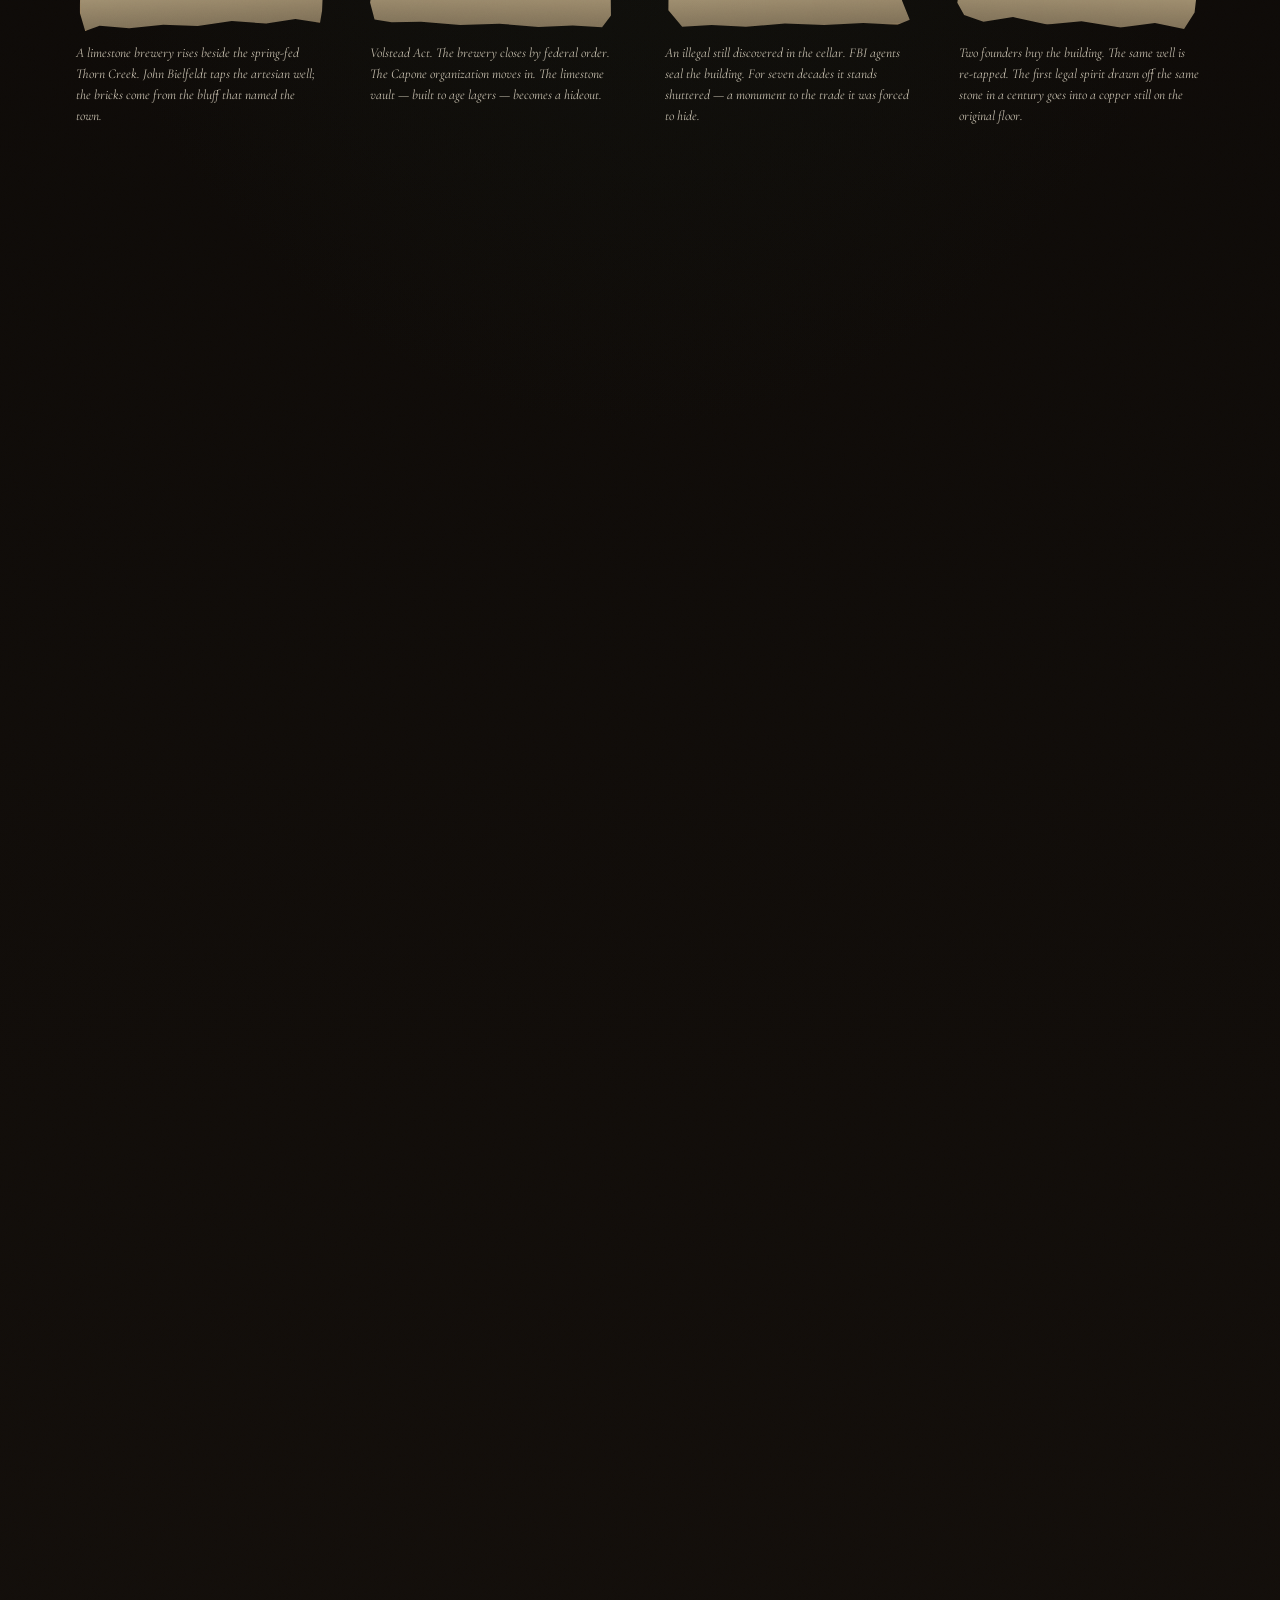
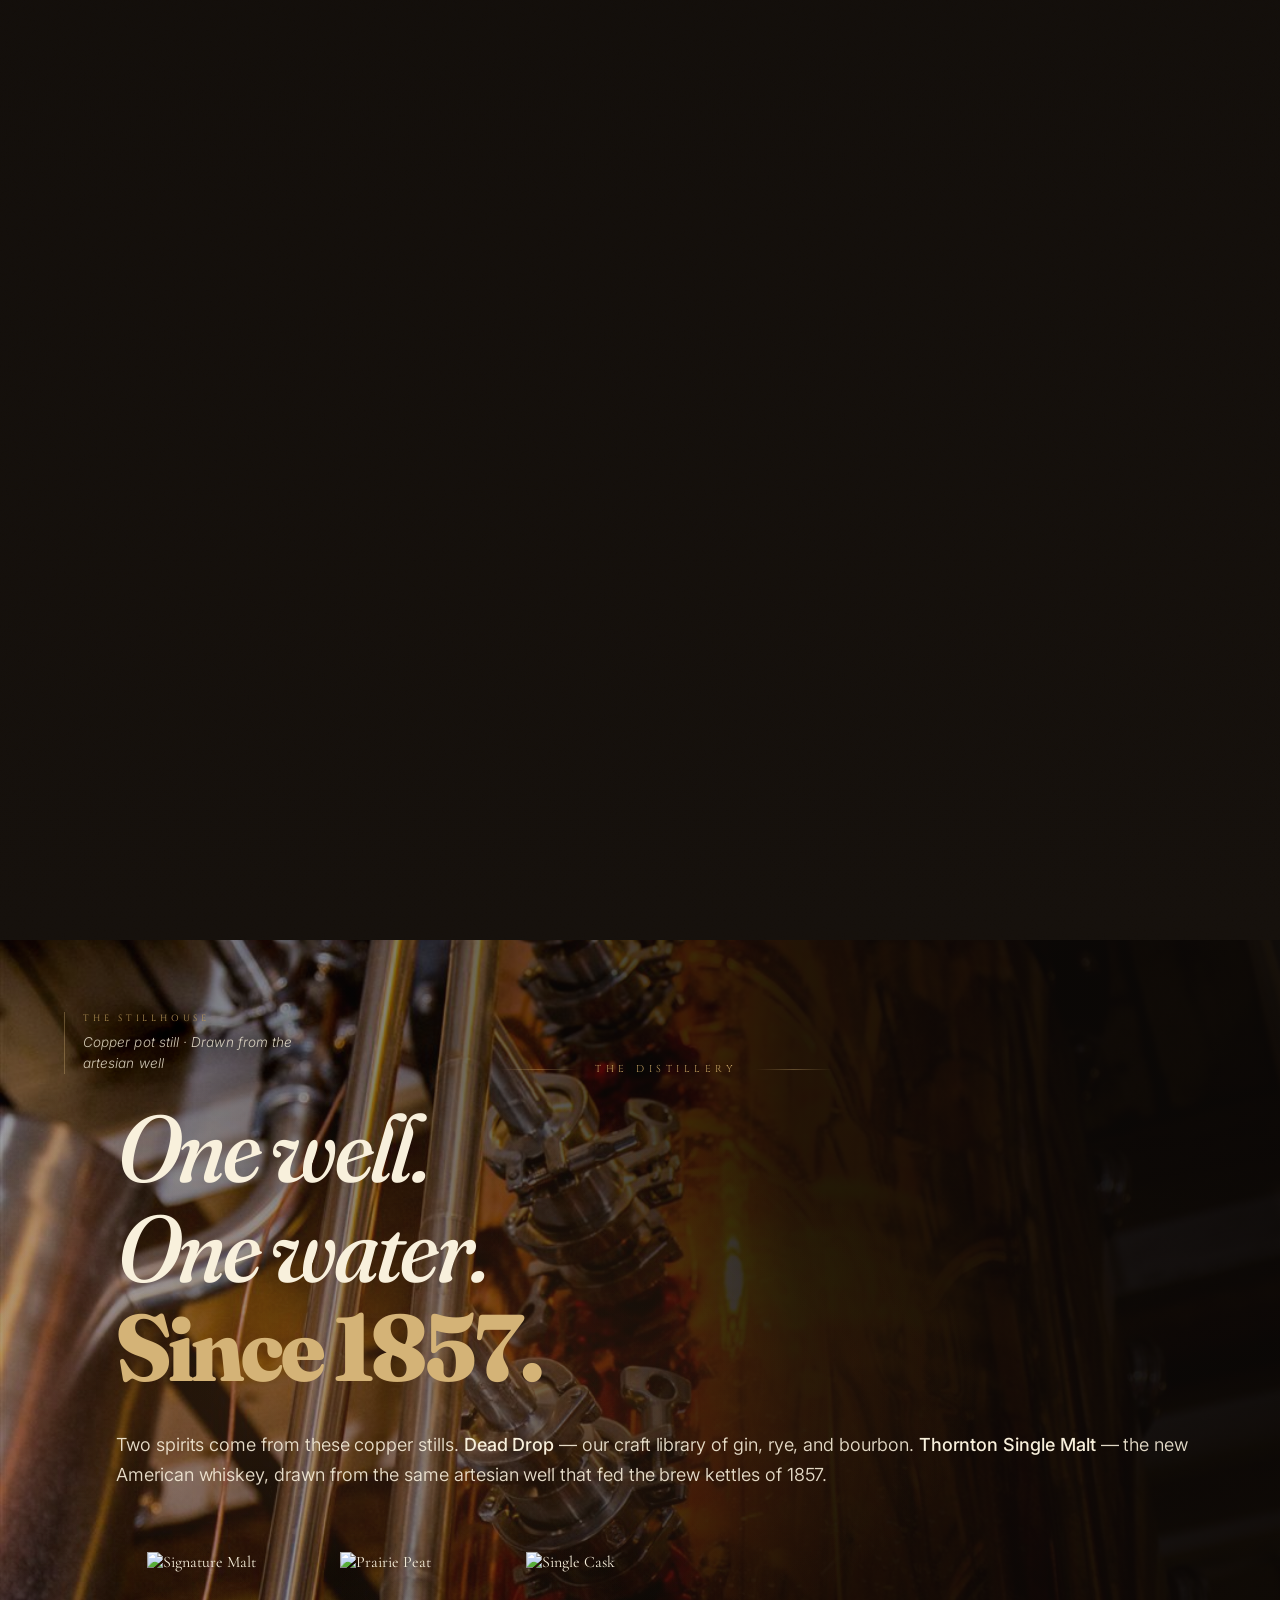
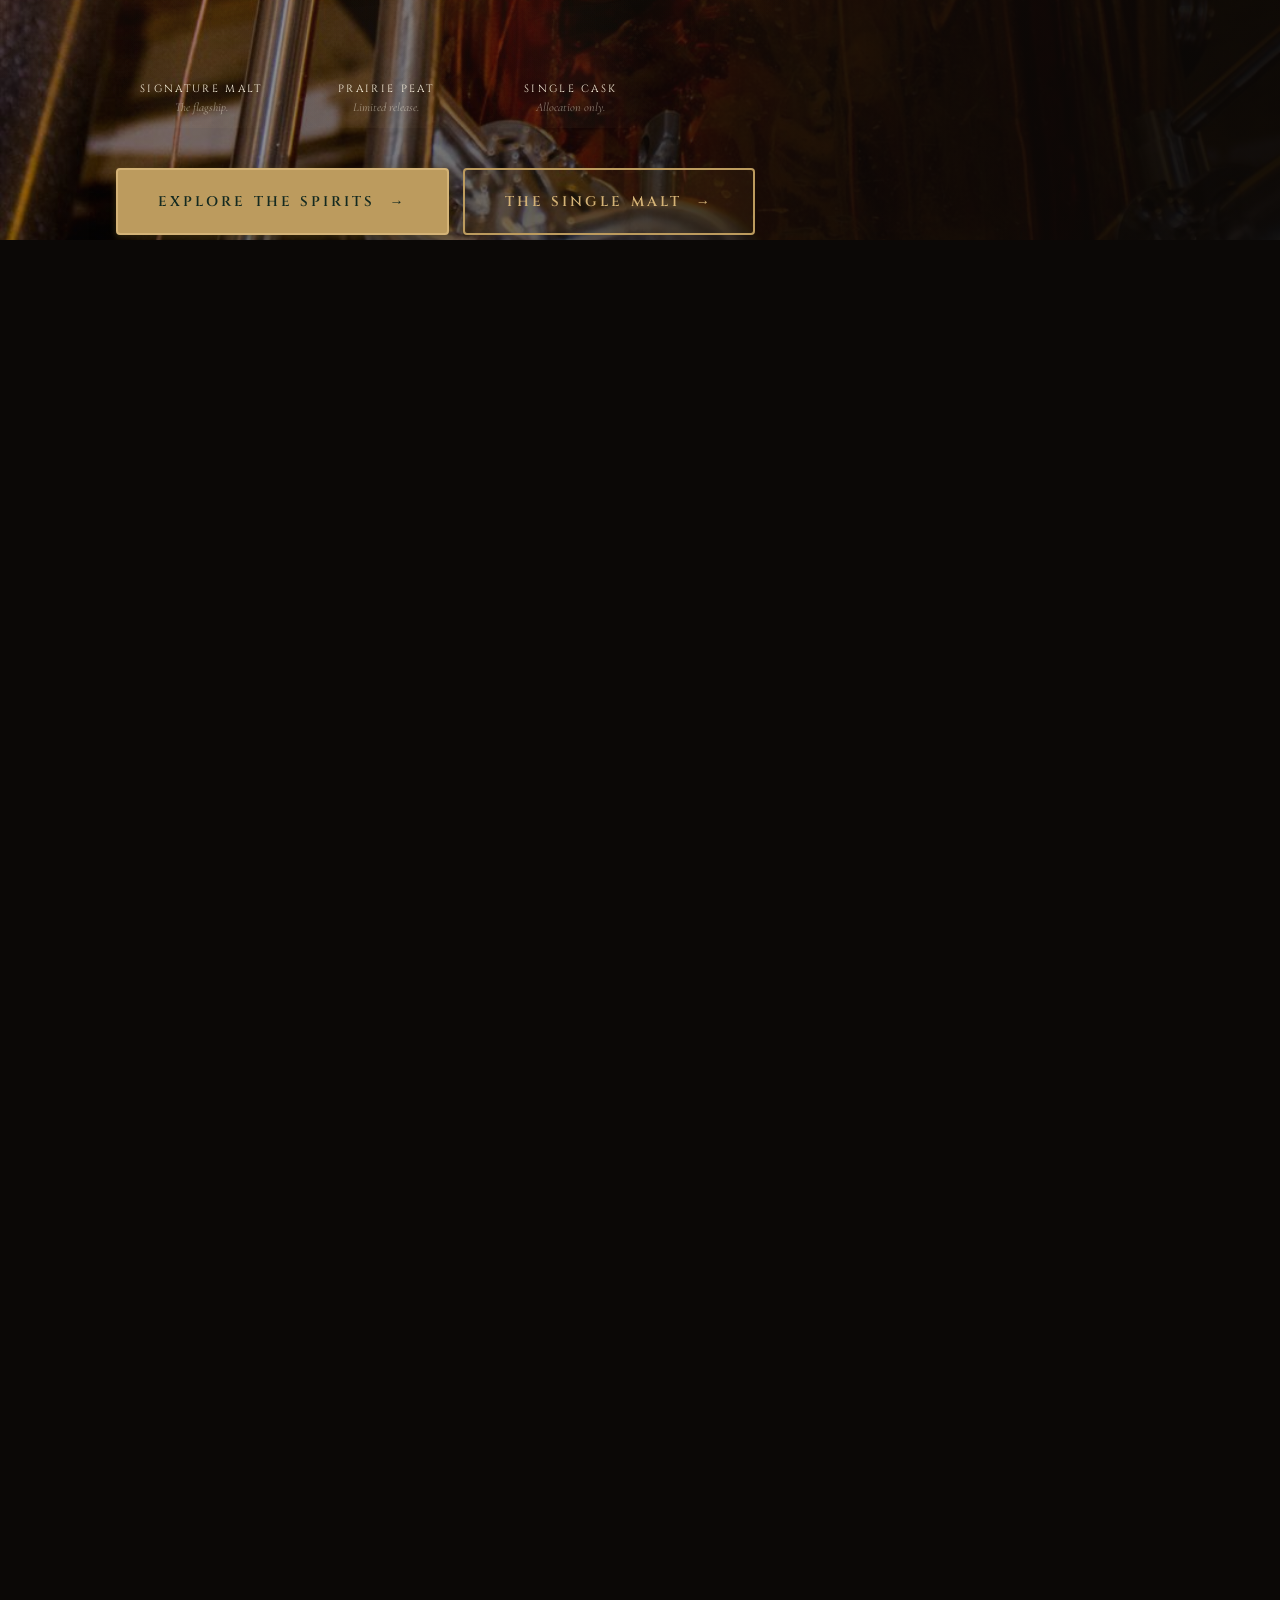
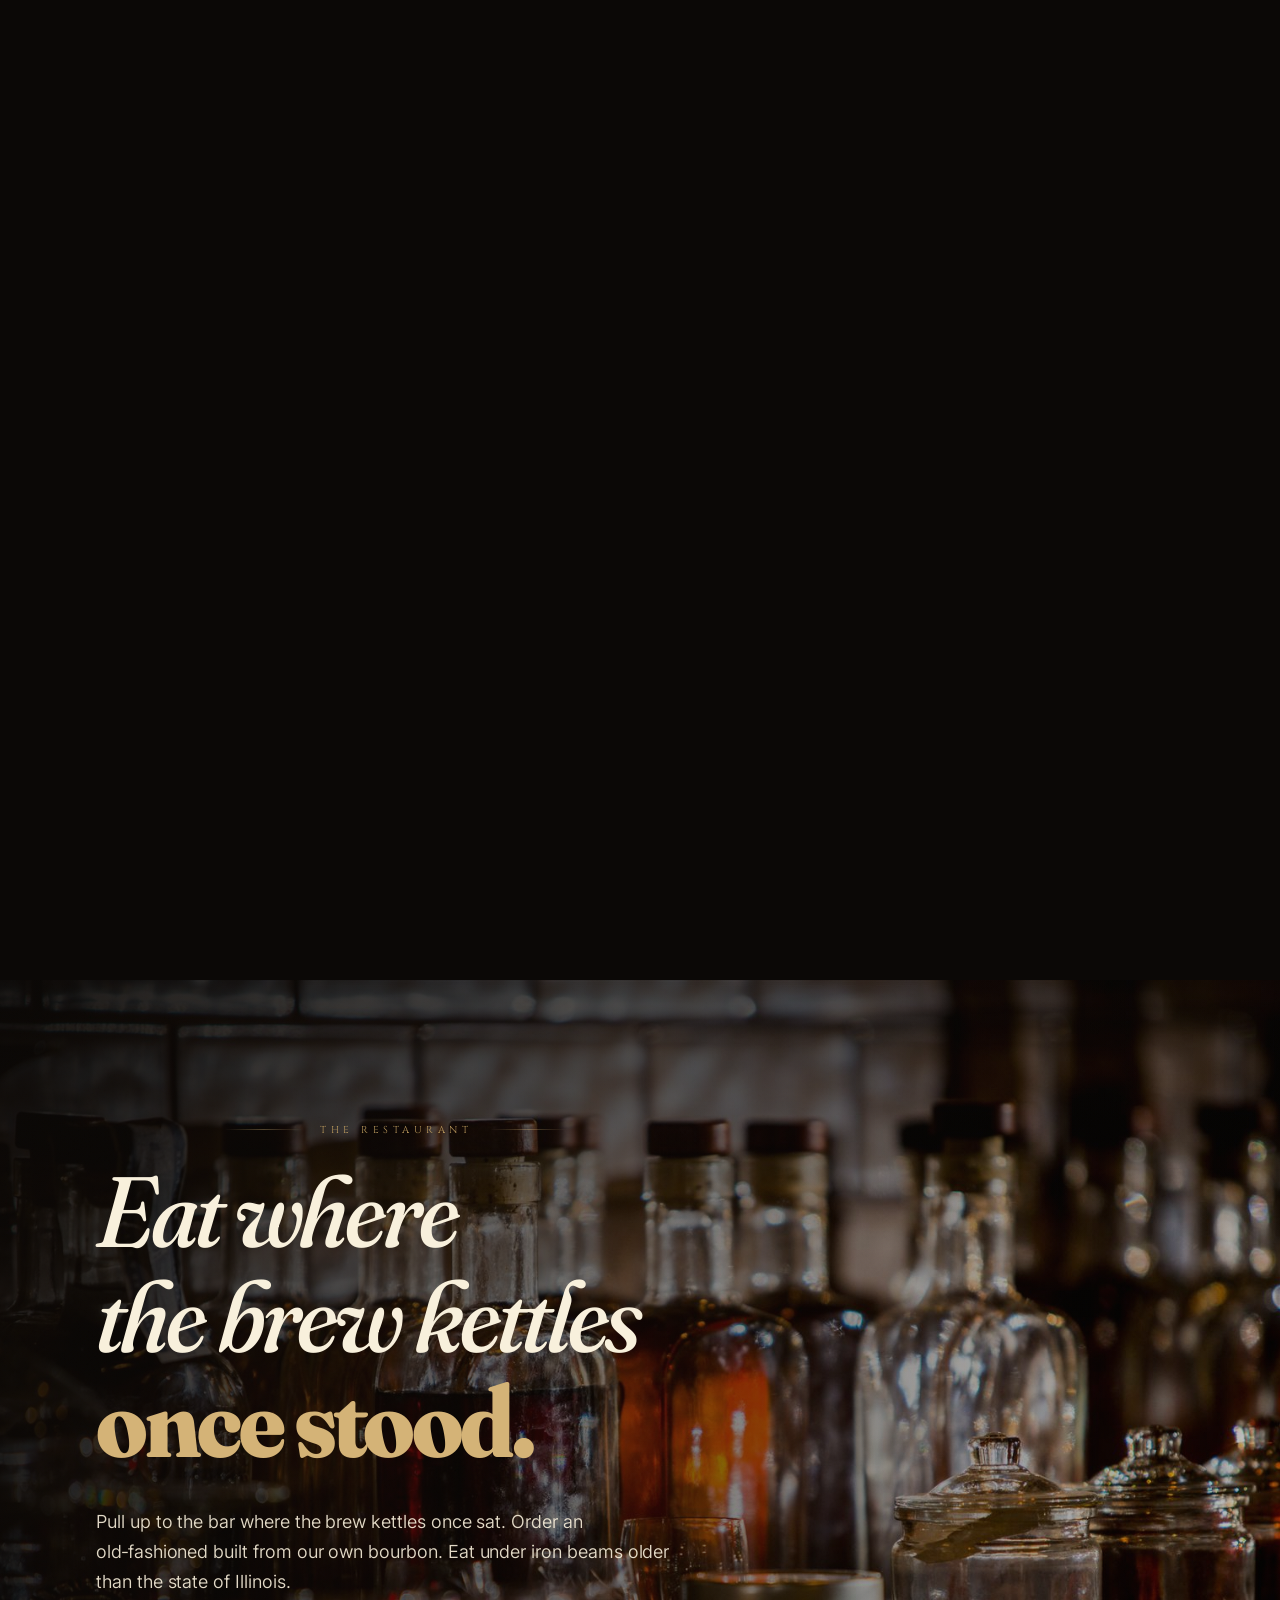
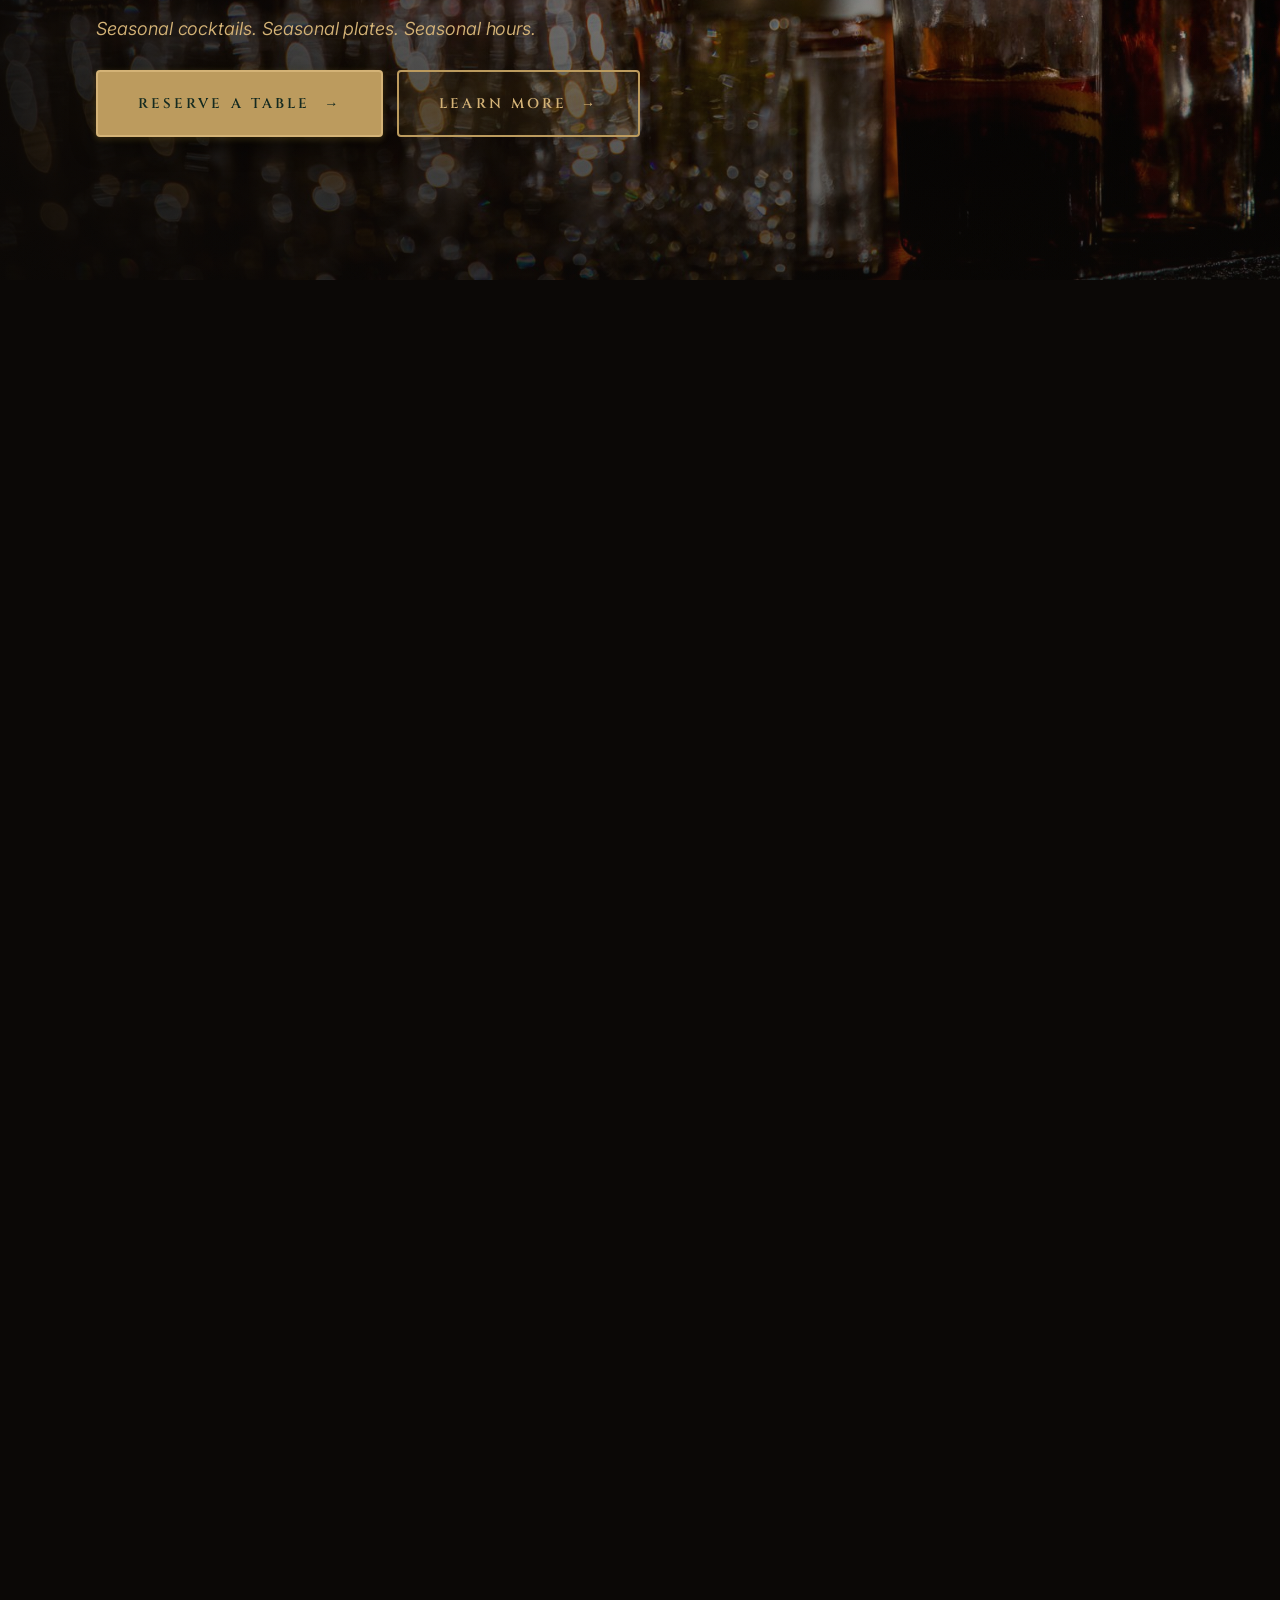
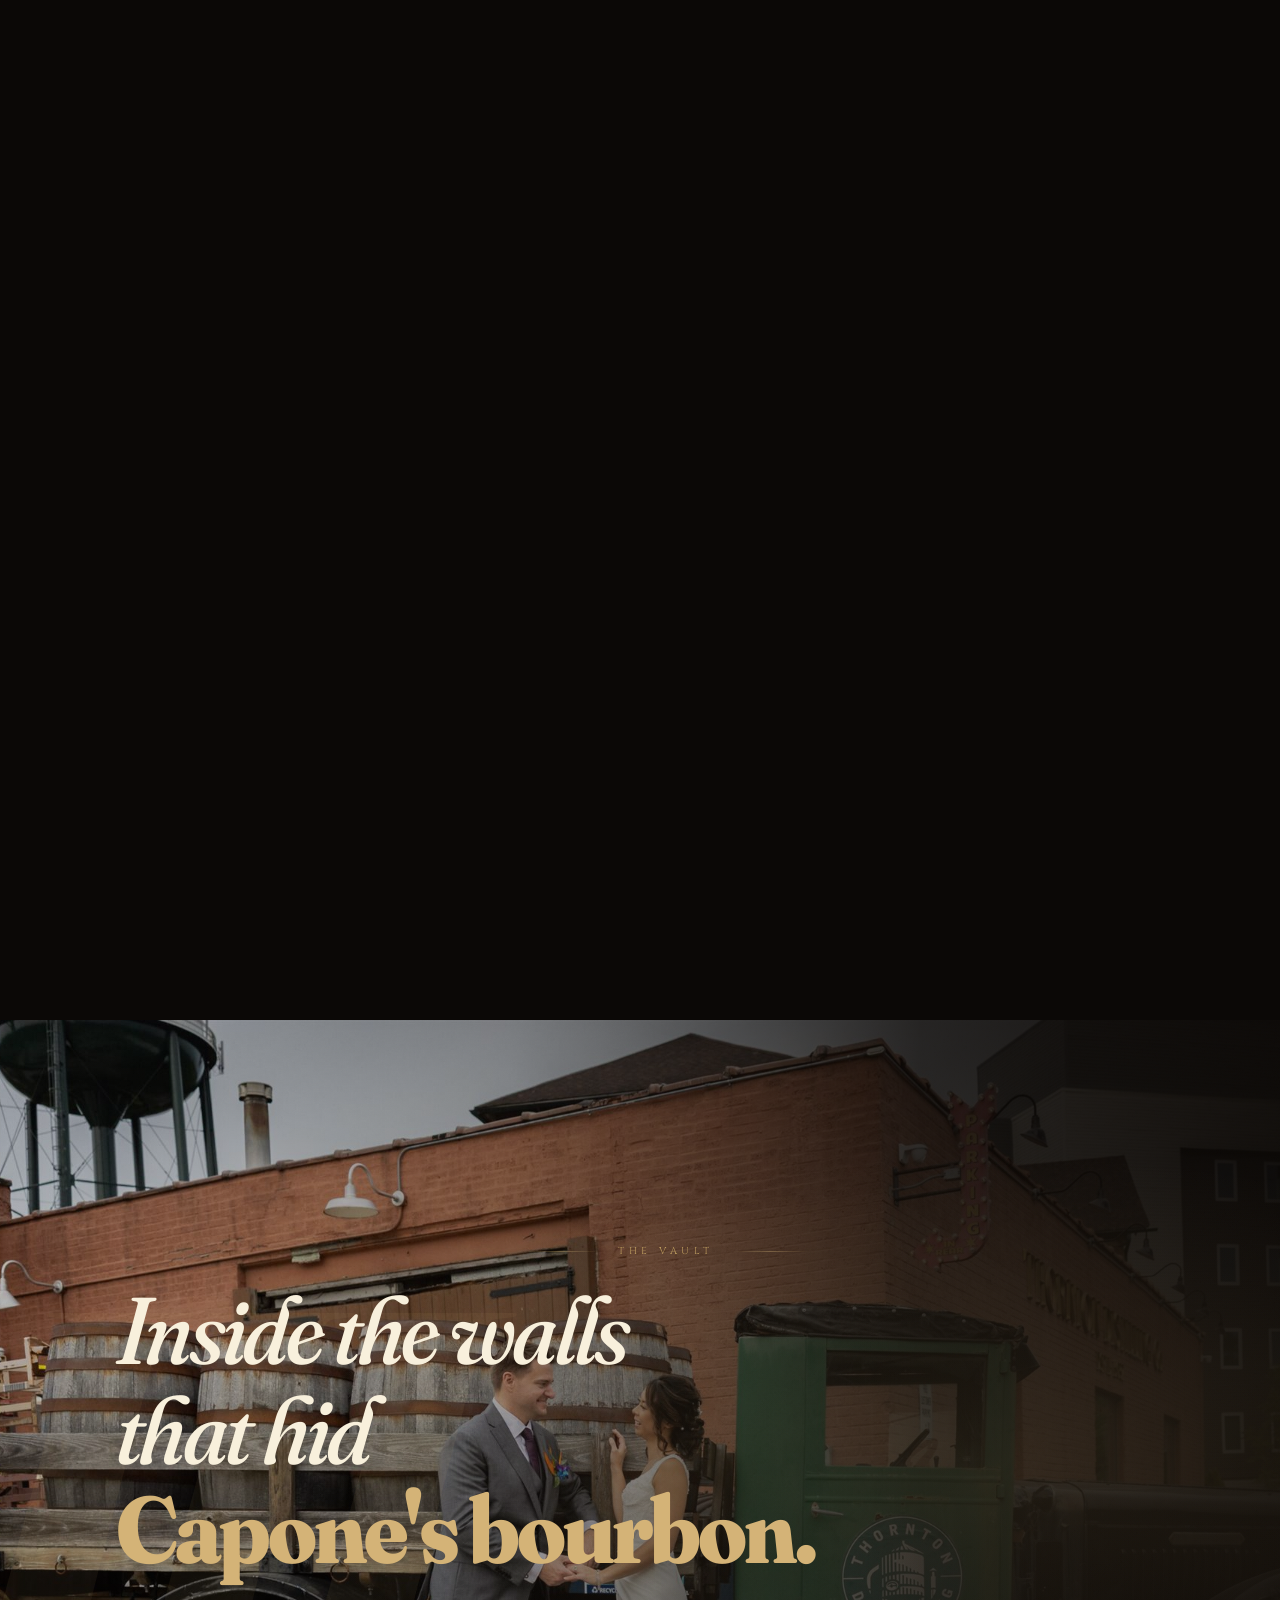
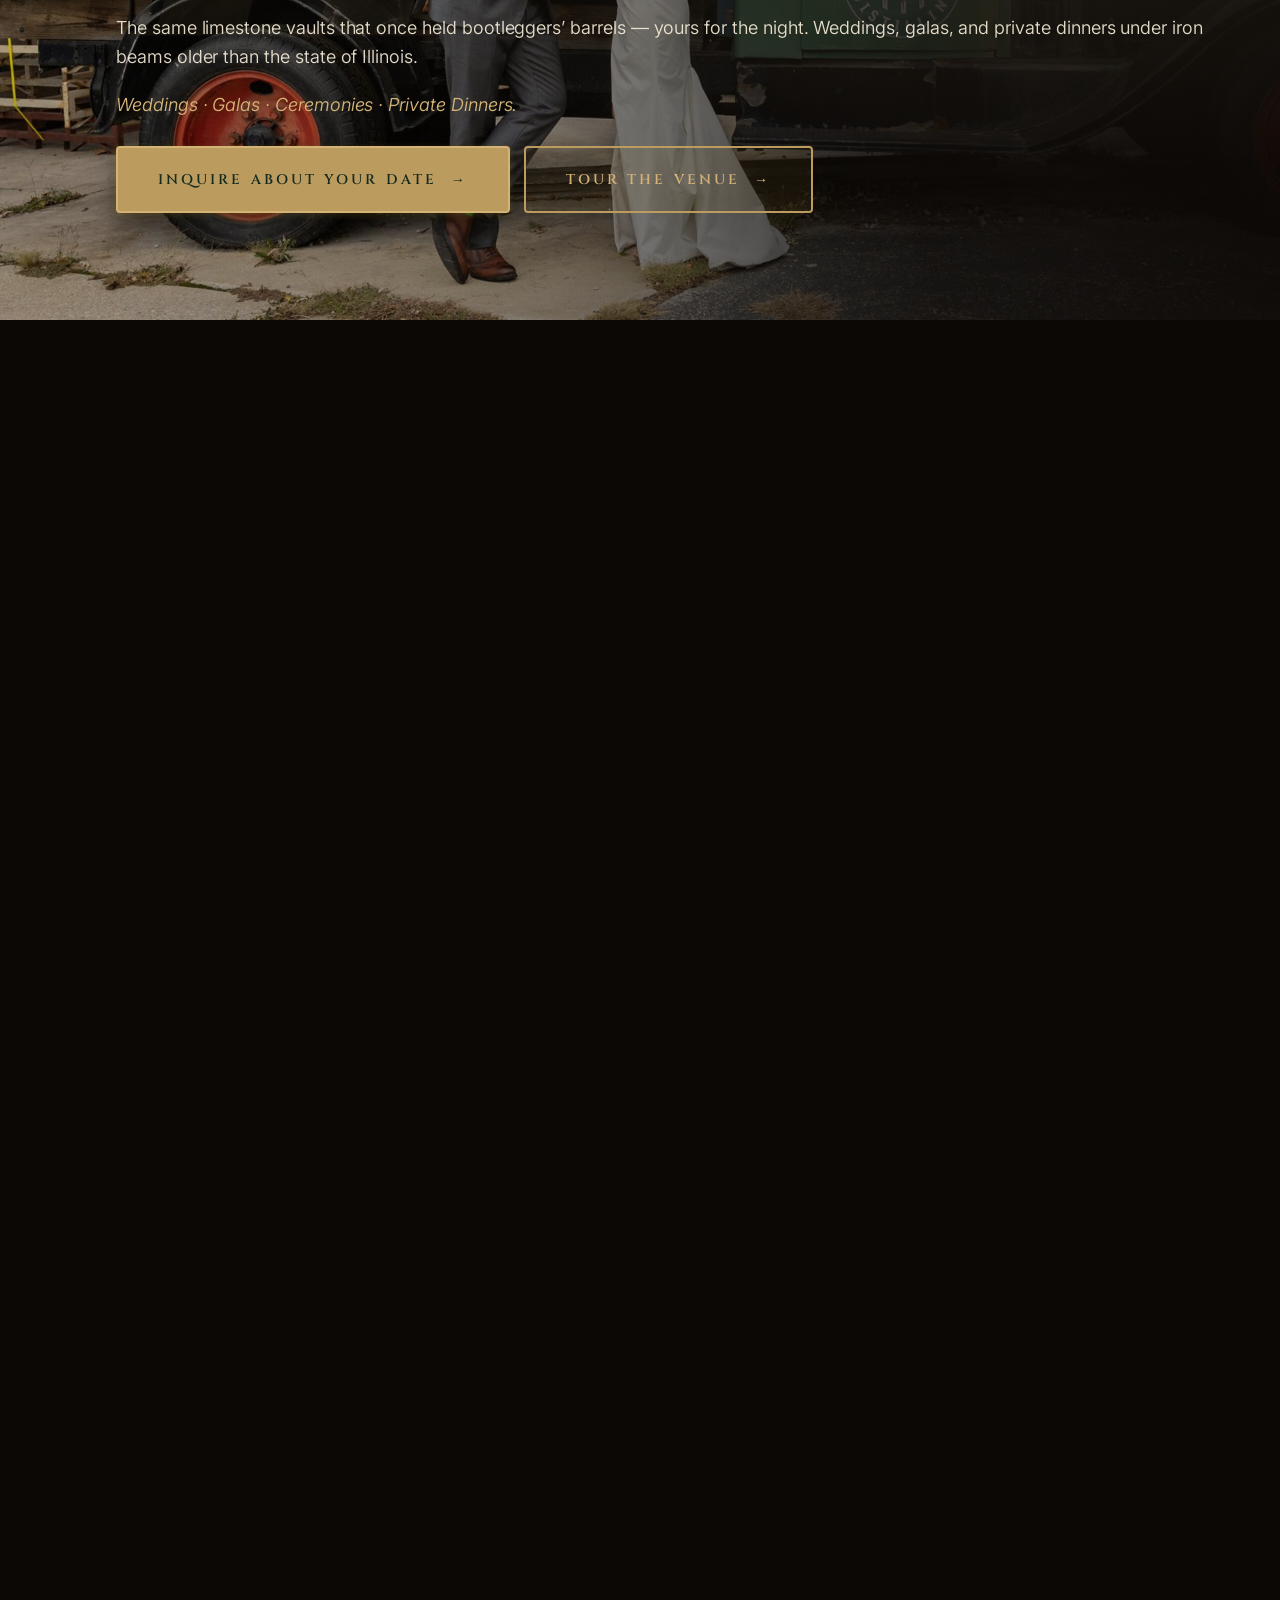
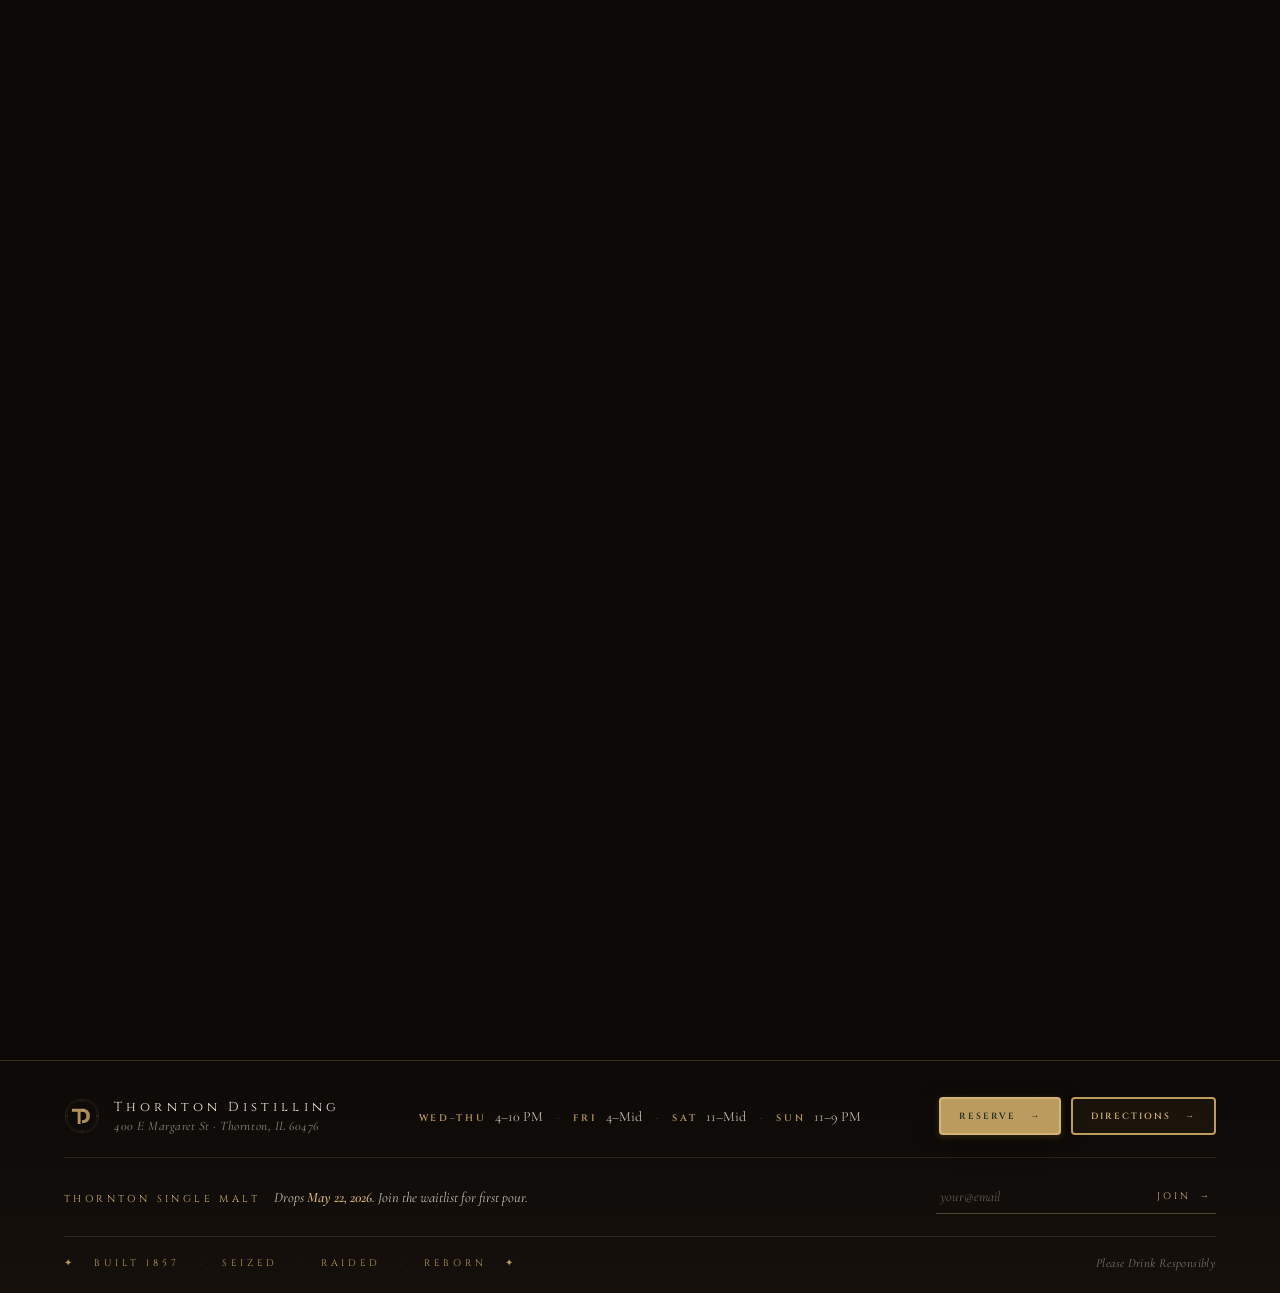
==== commit 02d00b9b: "Fix d-headline visibility: replace 100%-282px with 75% percentage so label stays on-screen throughou" ====
--- a/website-mockups/index.html
+++ b/website-mockups/index.html
@@ -531,7 +531,7 @@
        Hero `top` is calc(100% - 282px) so the headline sits a FIXED distance
        above the sub no matter how tall the door is. */
     font-size: calc(94px - var(--p, 0) * 80px);
-    top:  calc((1 - var(--p, 0)) * (100% - 282px) + var(--p, 0) * 50%);
+    top:  calc((1 - var(--p, 0)) * 75% + var(--p, 0) * 50%);
     left: calc((1 - var(--p, 0)) * 12% + var(--p, 0) * 50%);
     /* translateY always centers vertically on `top` reference point.
        translateX shifts from 0 (left-edge anchored) to -50% (center anchored). */
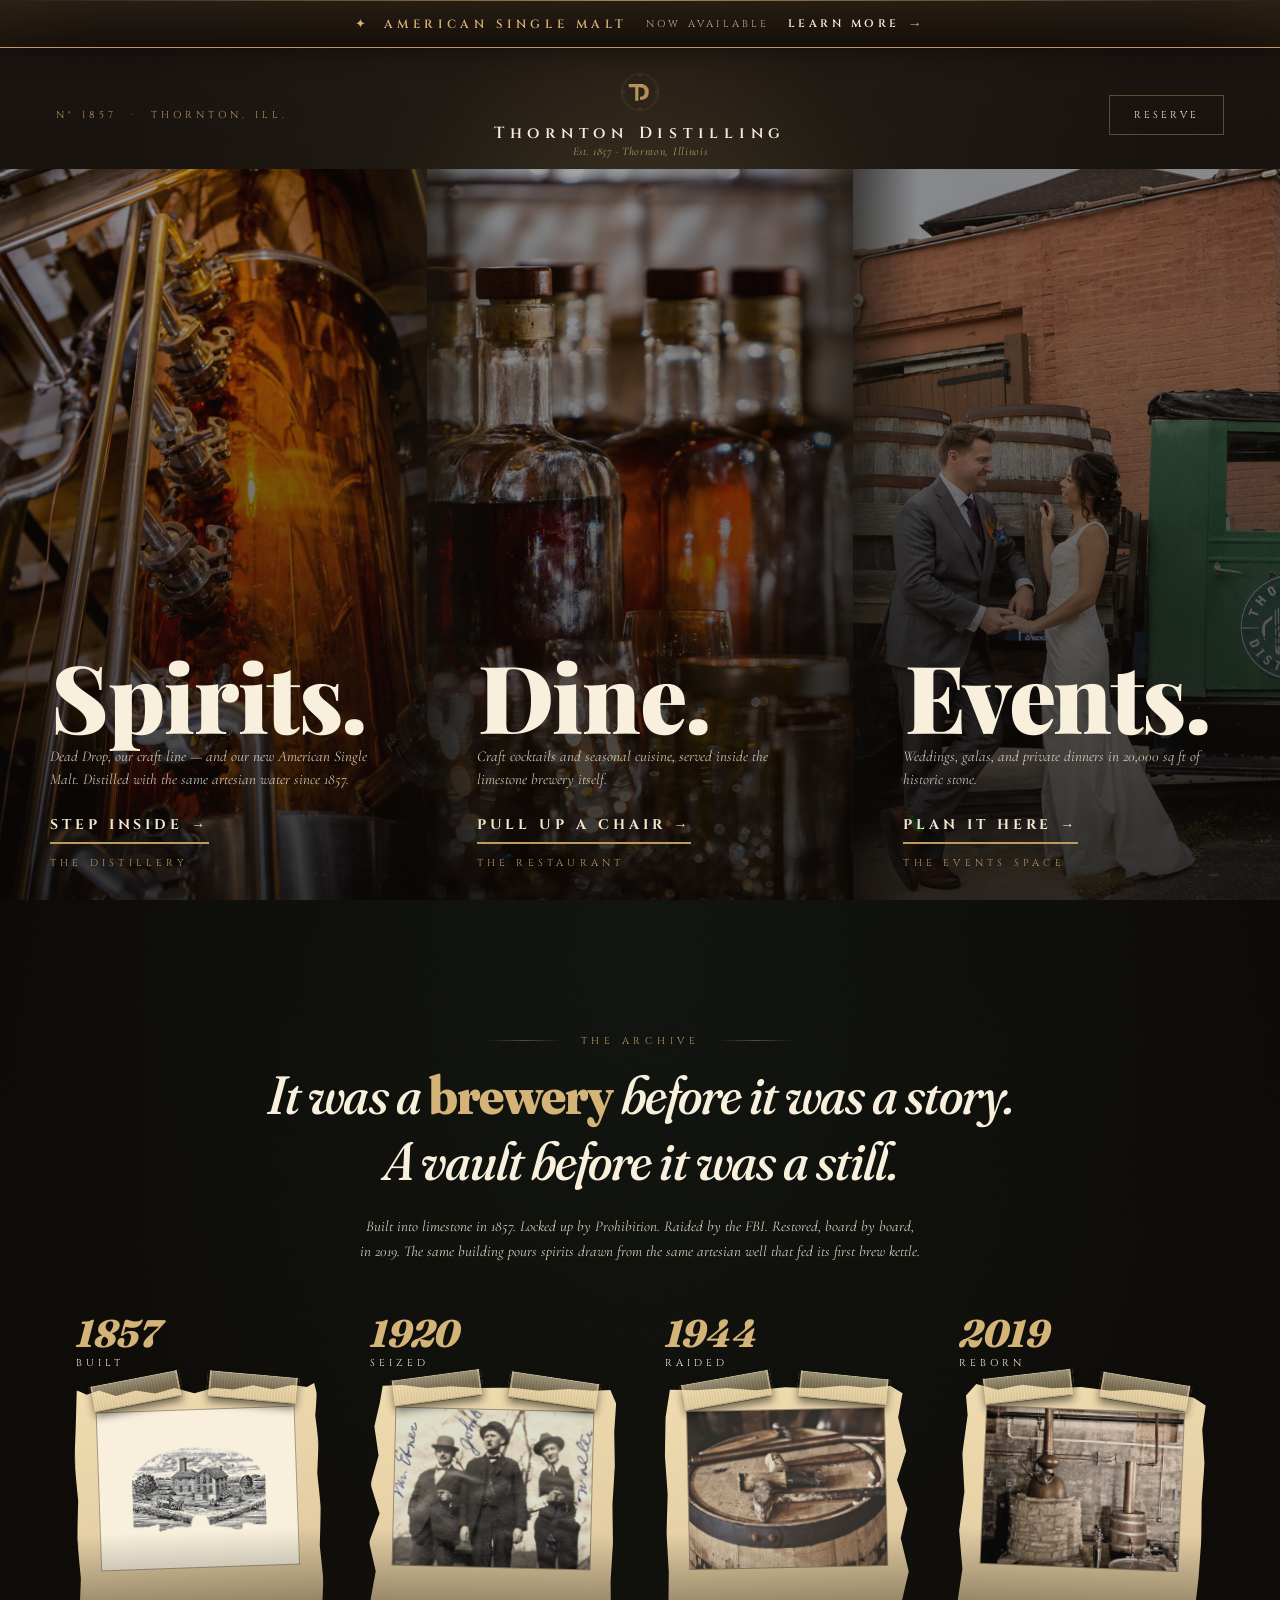
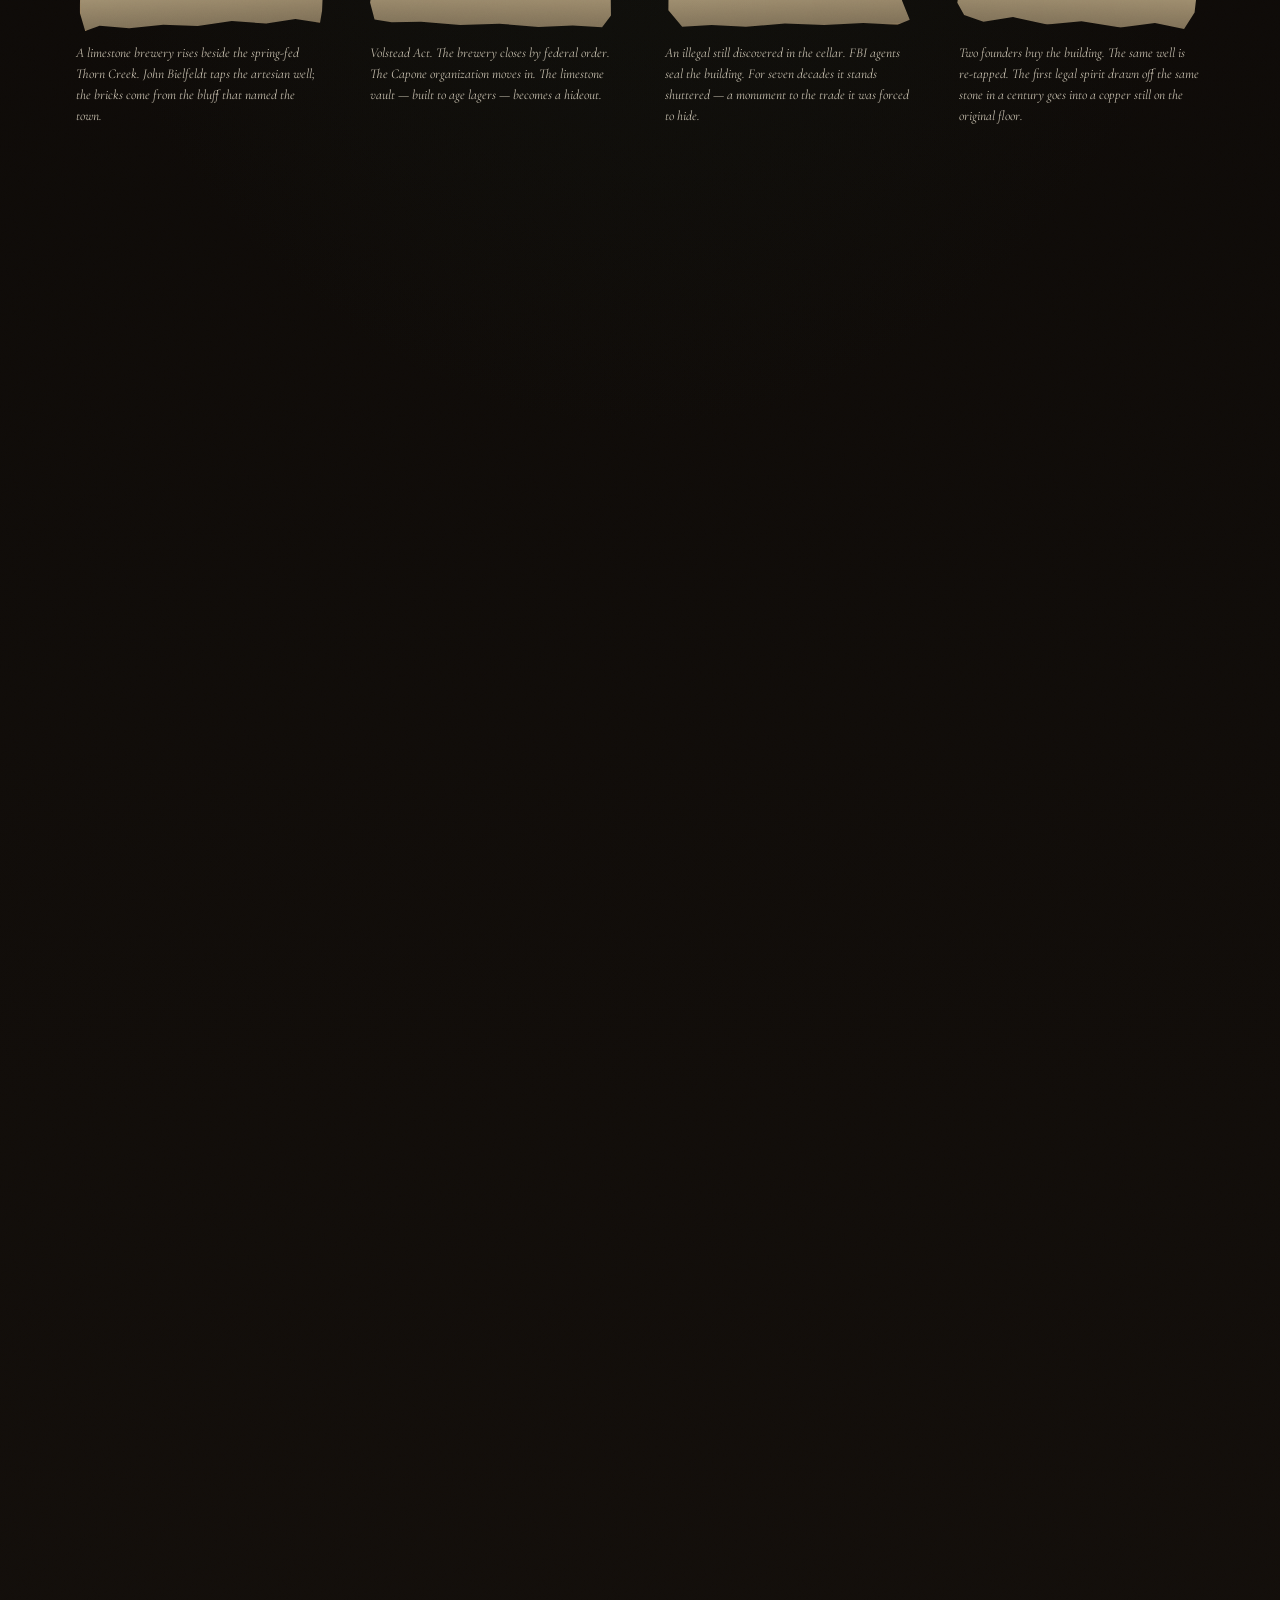
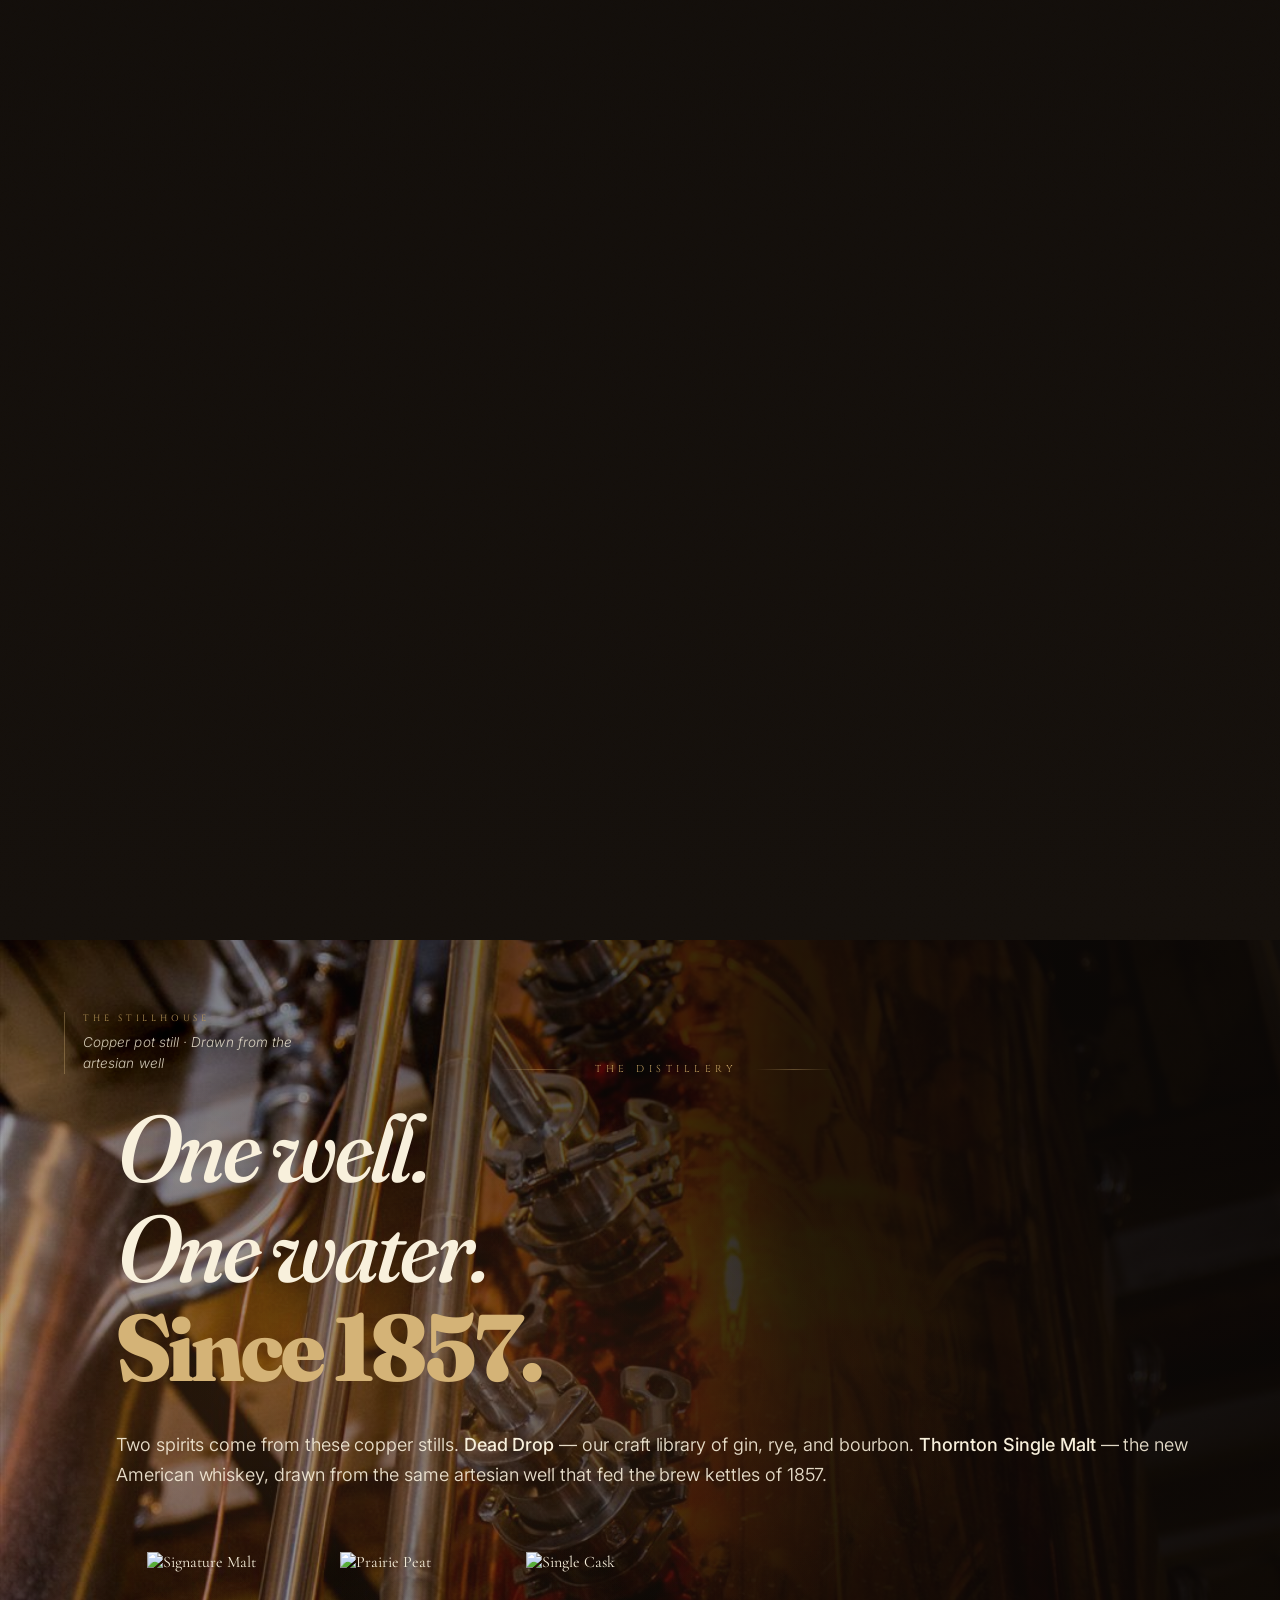
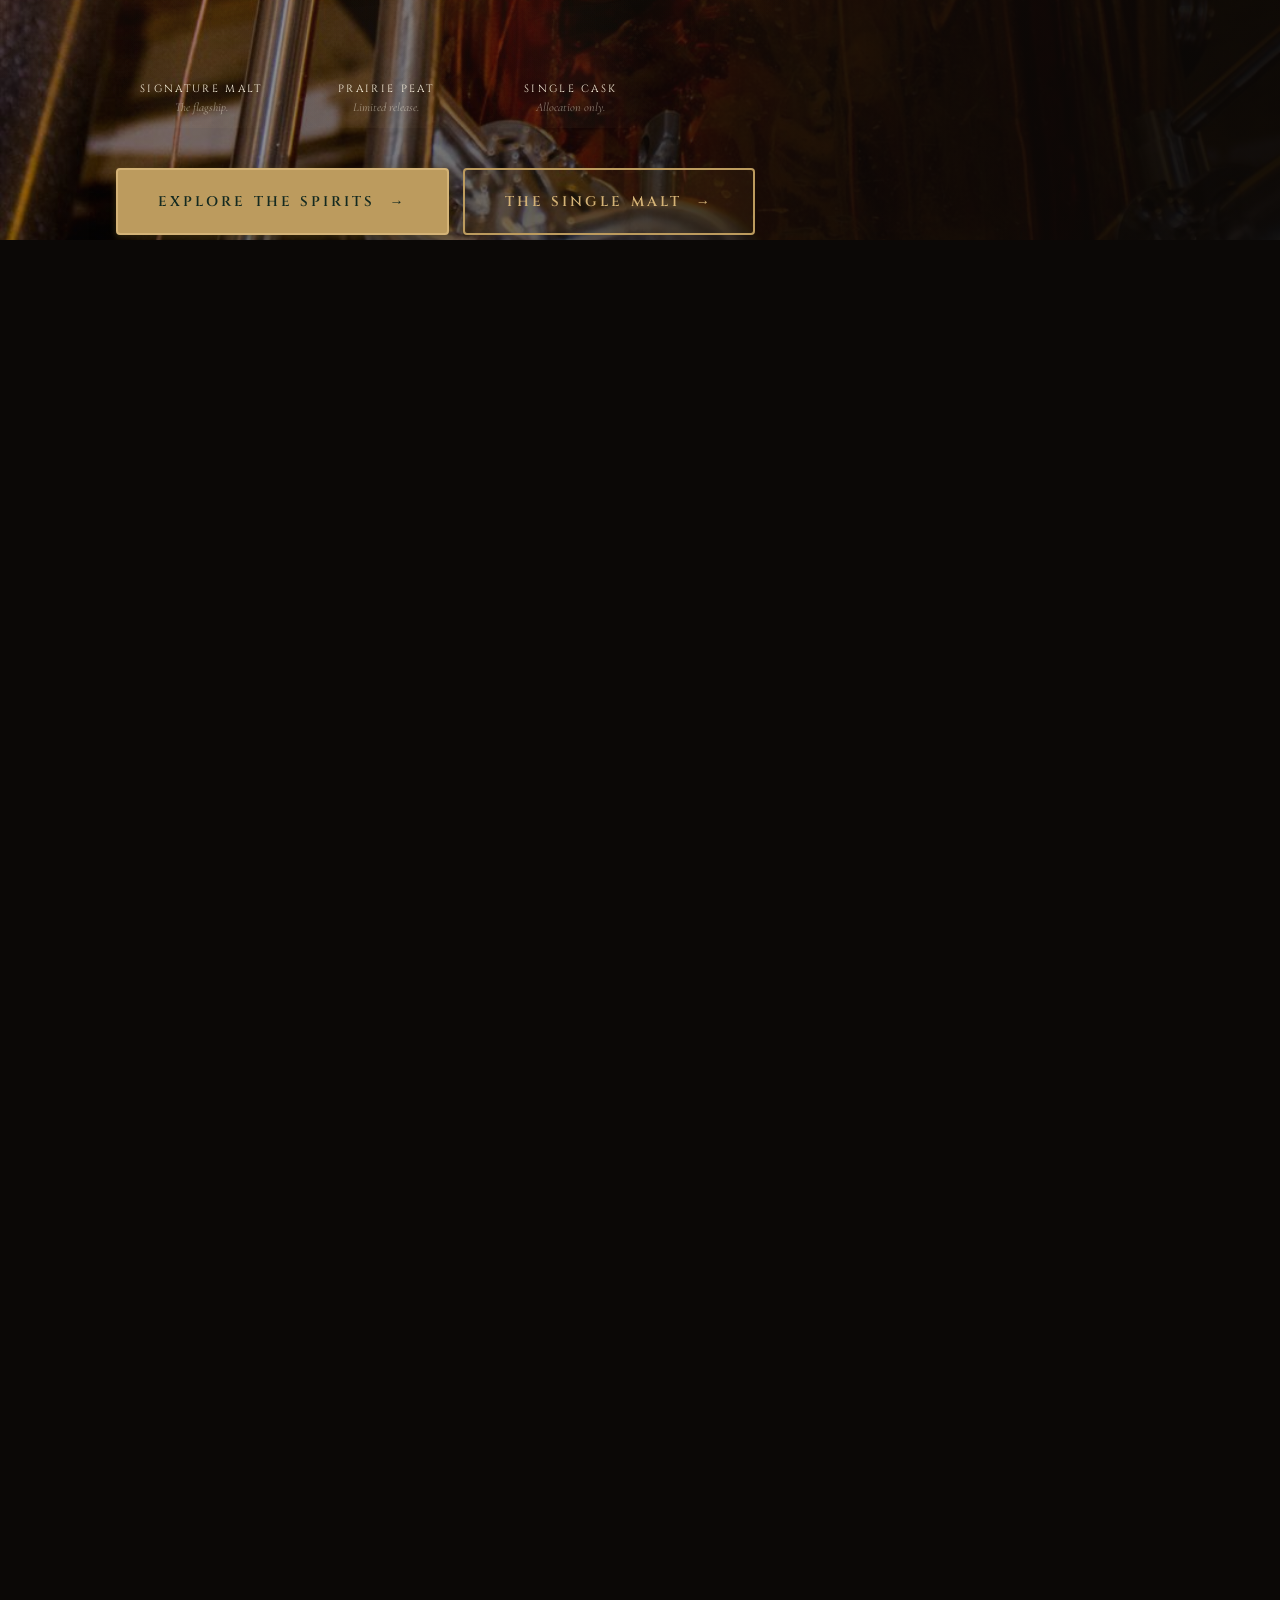
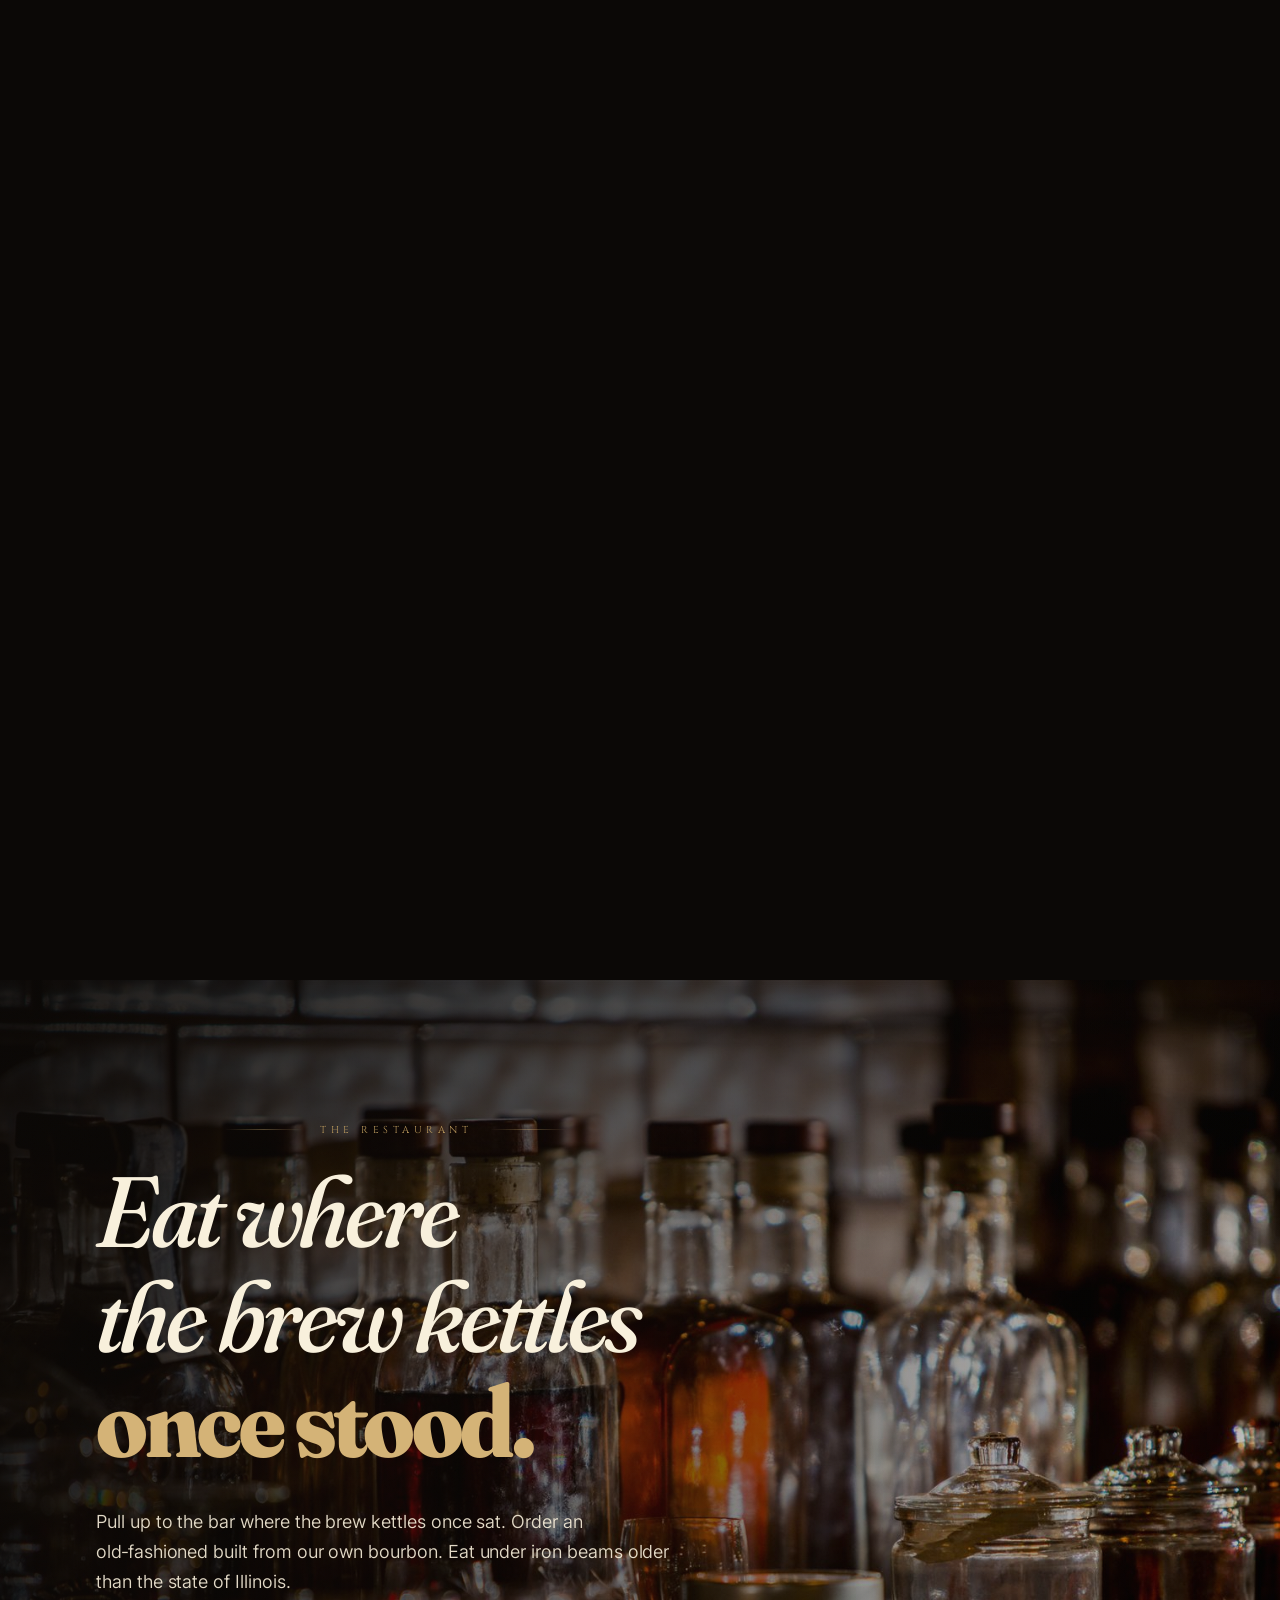
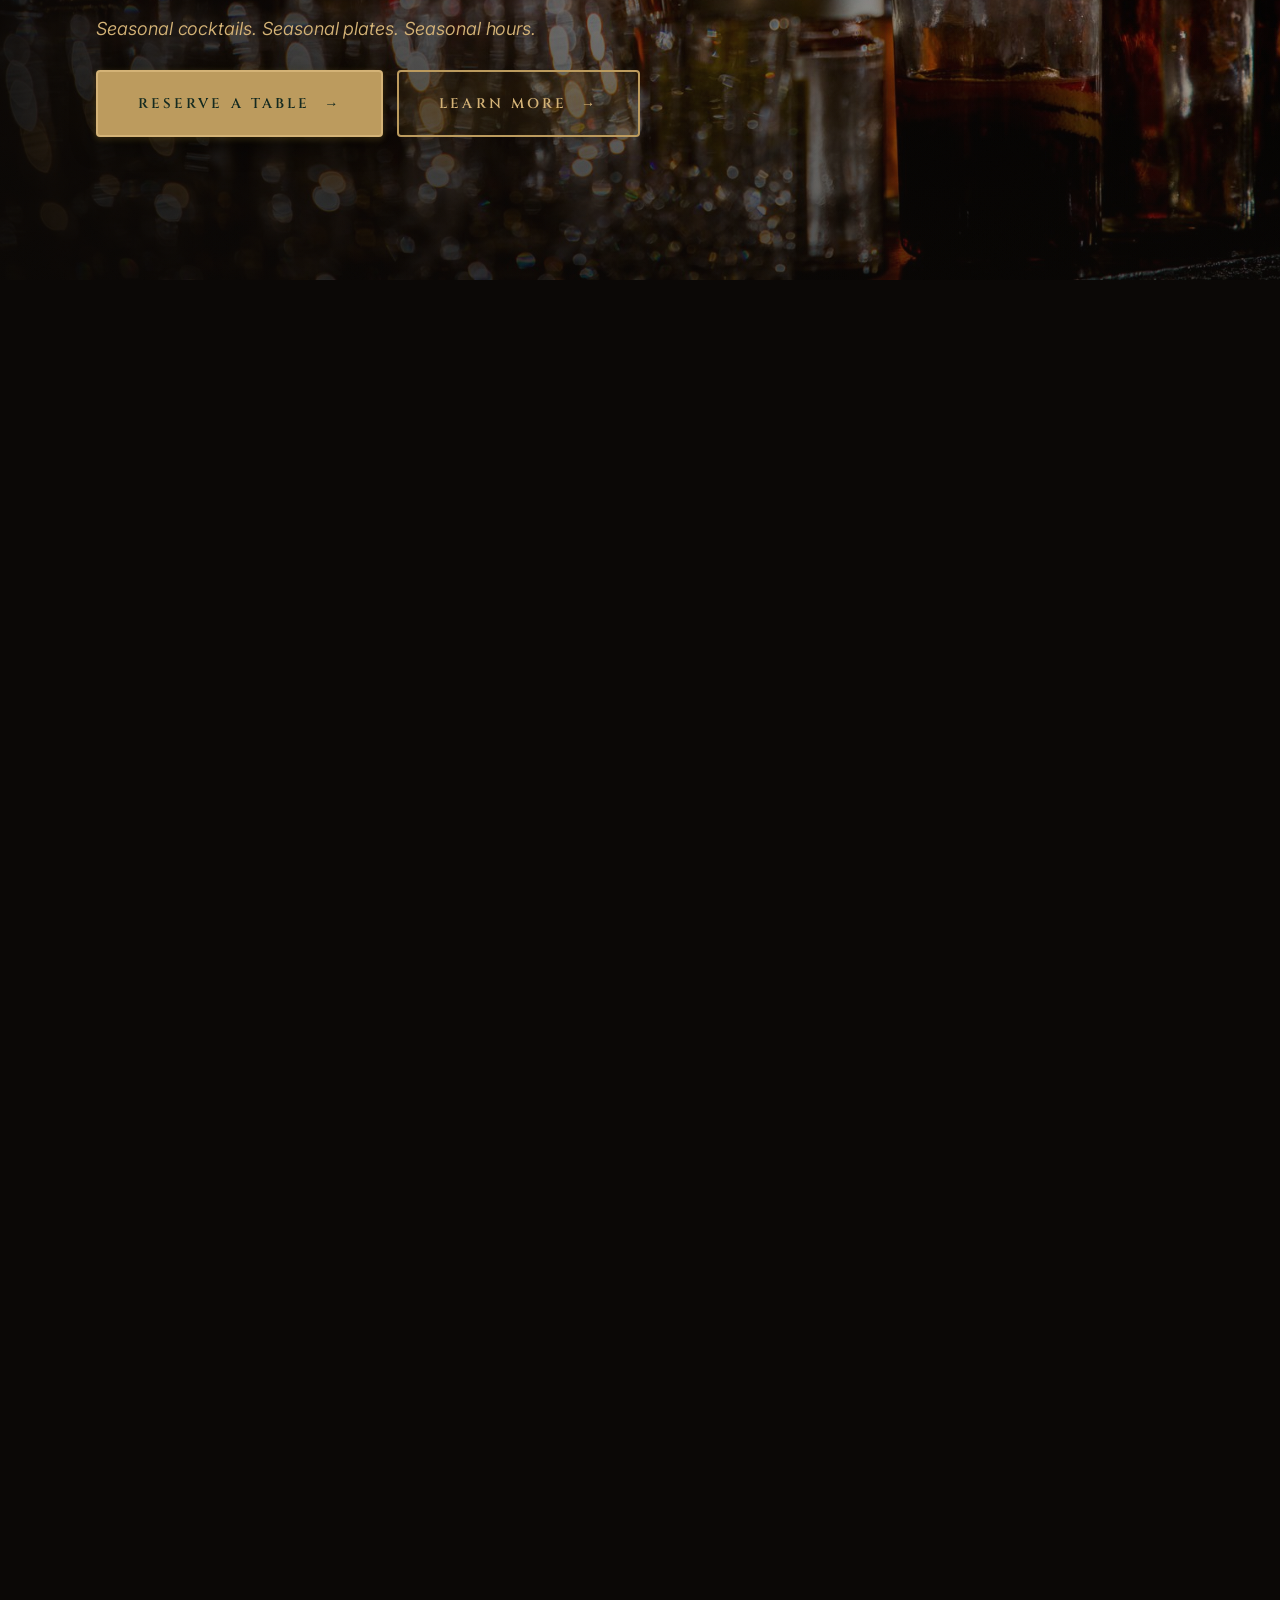
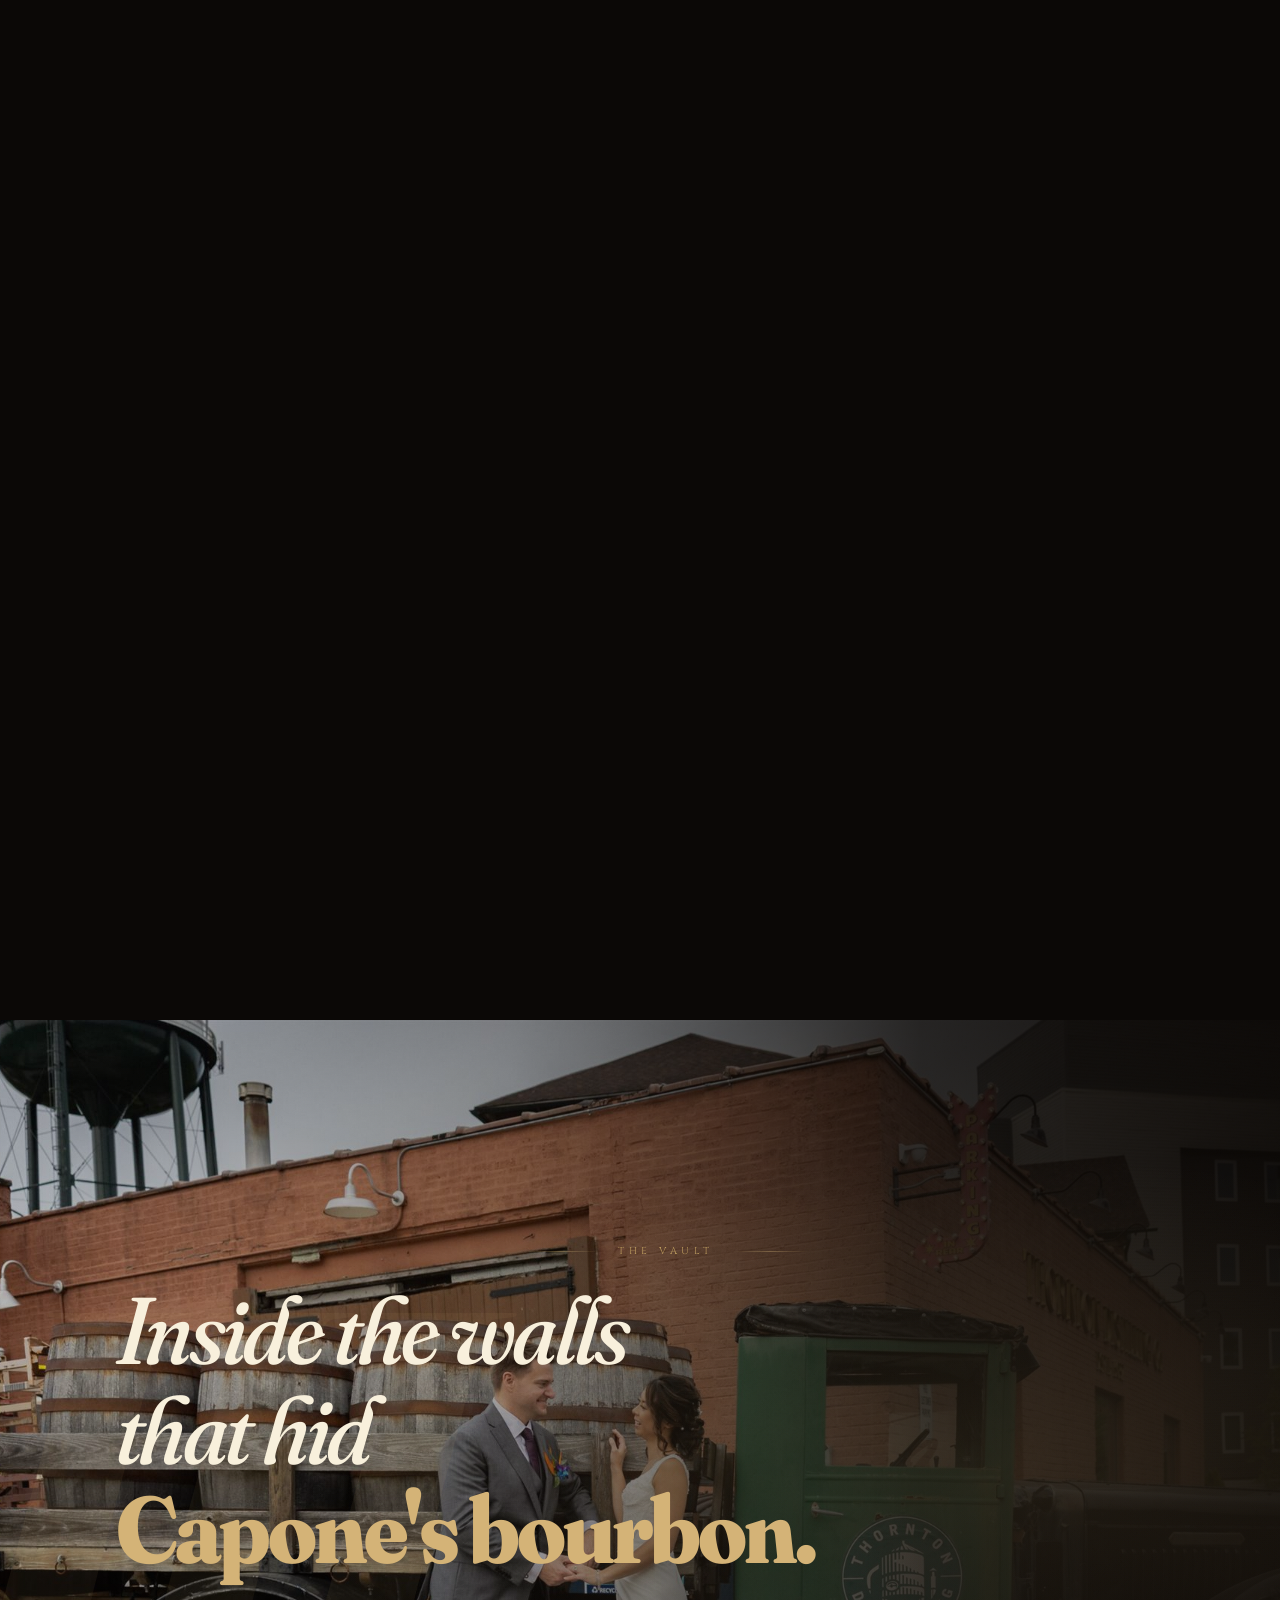
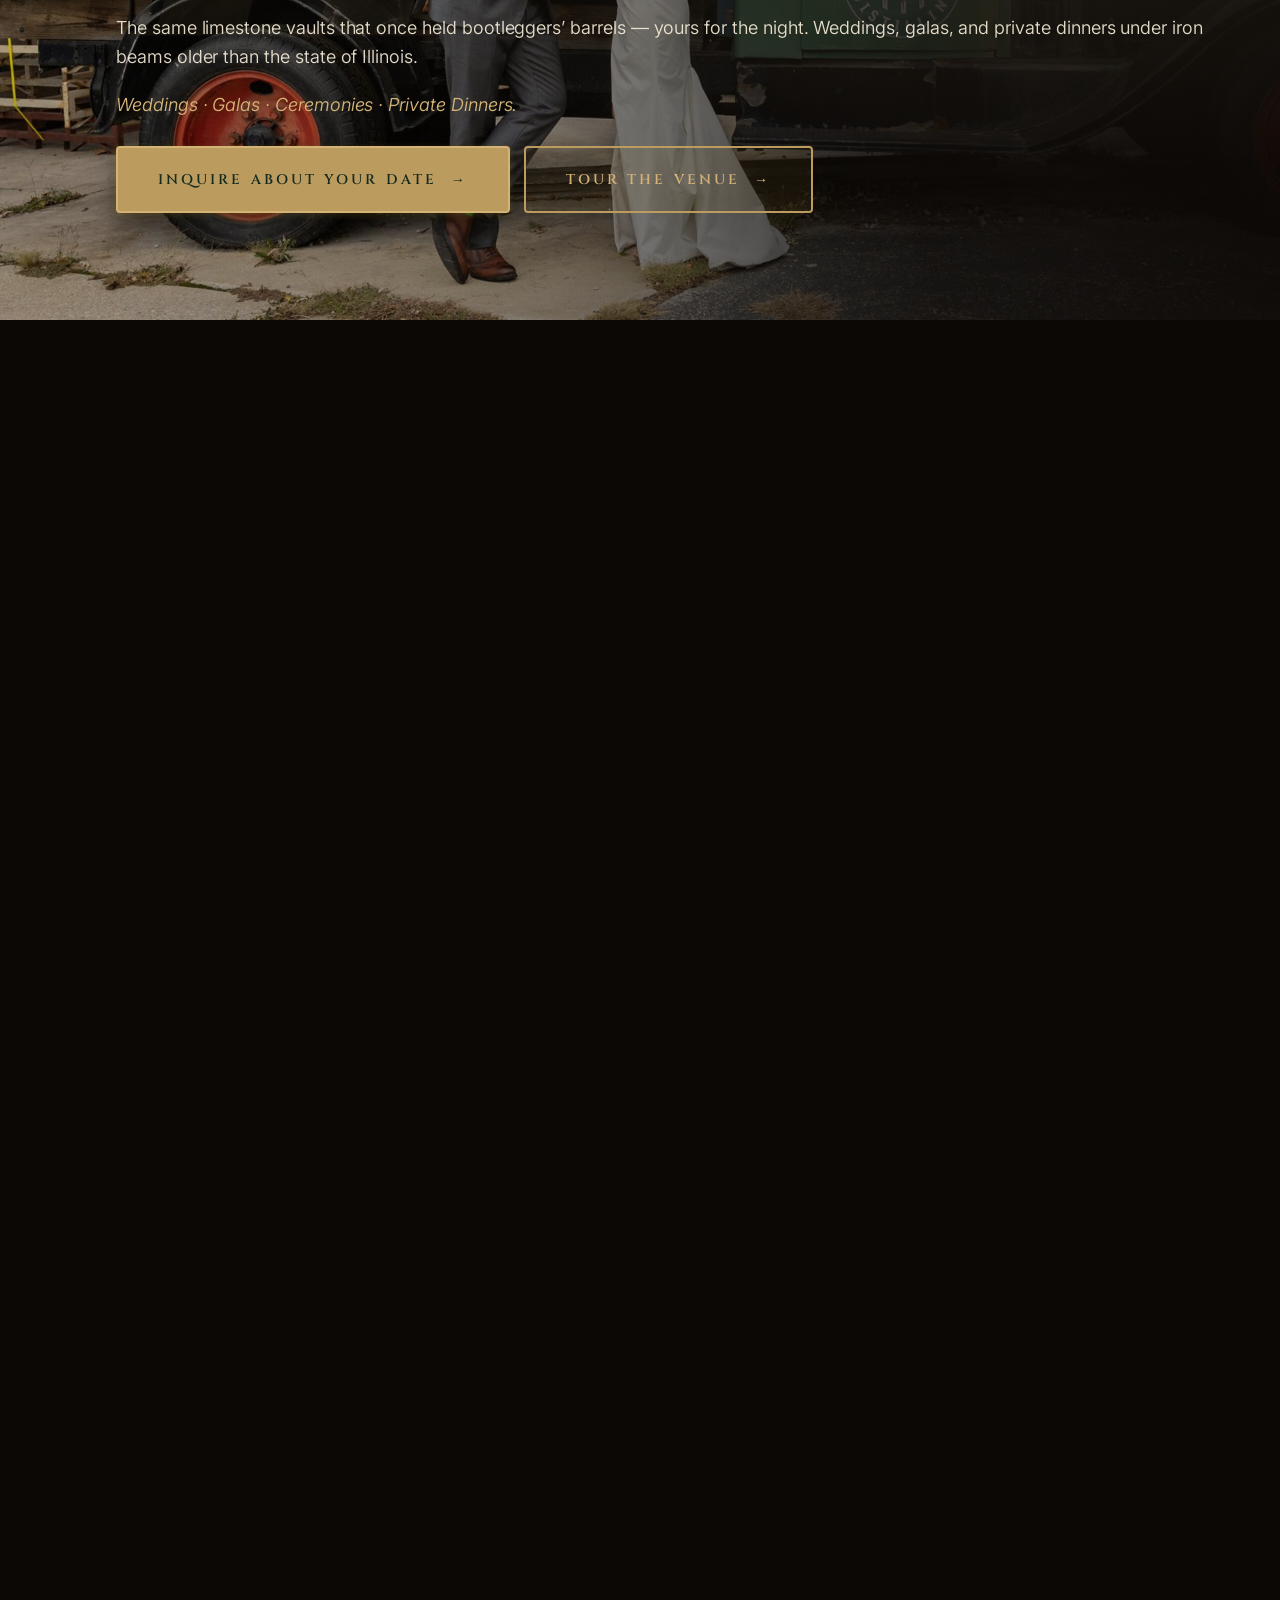
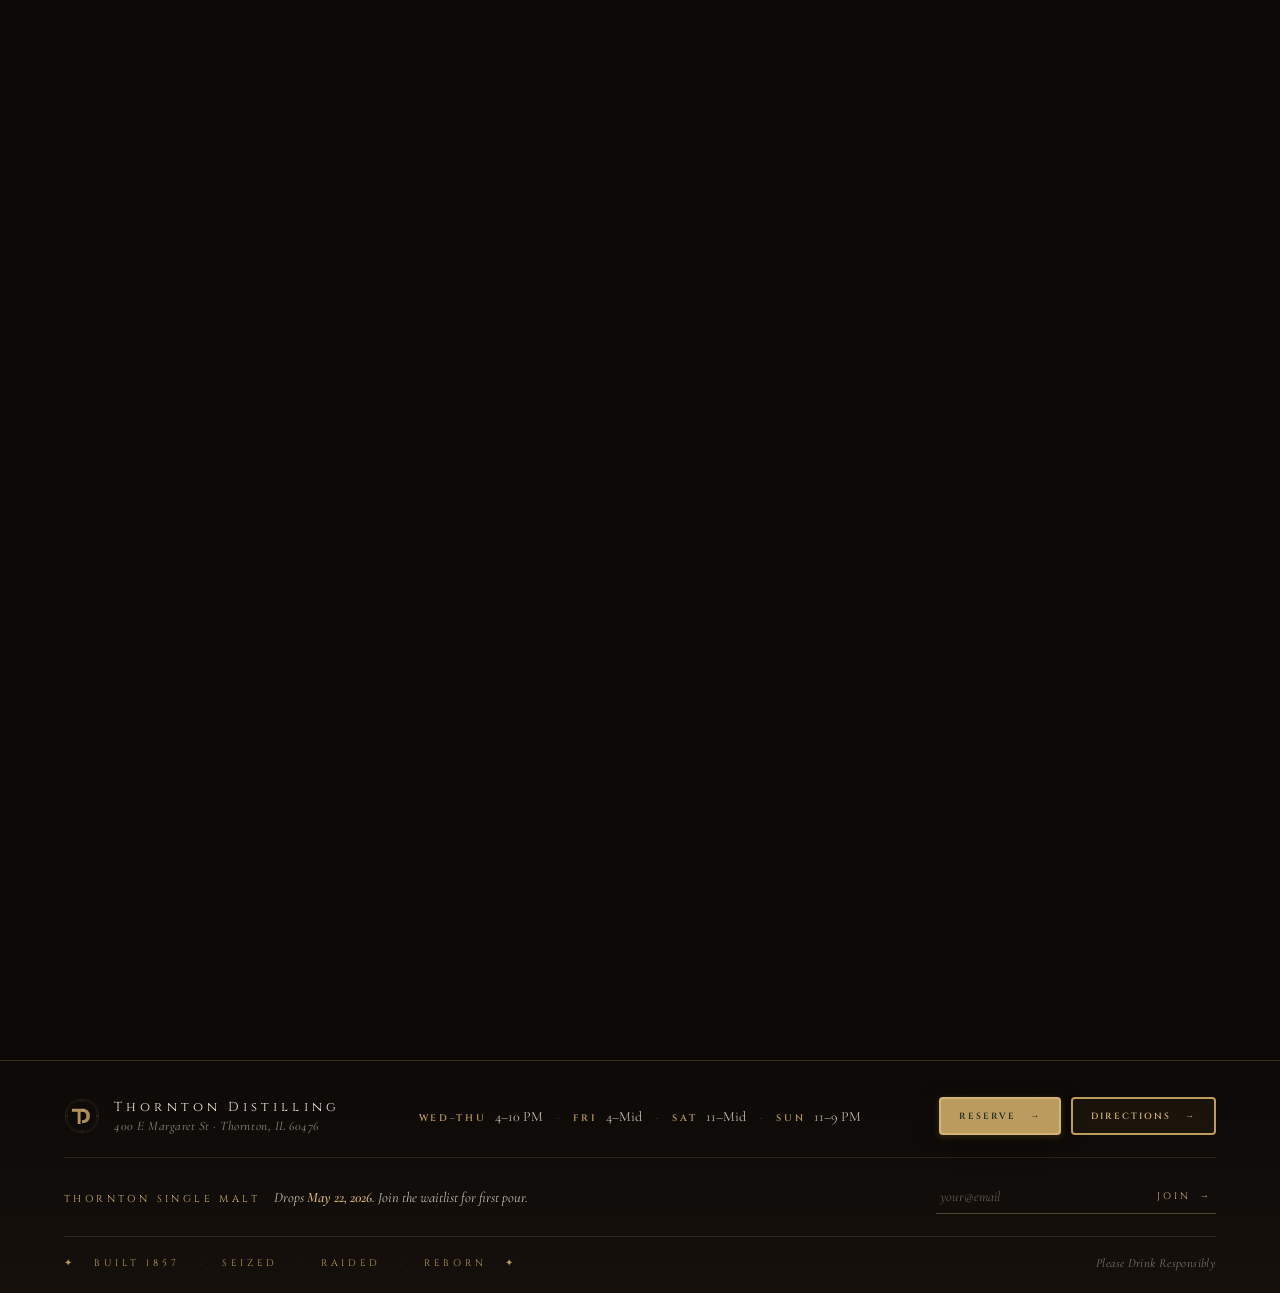
==== commit 34947d5b: "JS-clamp d-headline to viewport during morph — keeps Spirits/Dine/Events visible throughout" ====
--- a/website-mockups/index.html
+++ b/website-mockups/index.html
@@ -2268,6 +2268,14 @@
       d.style.width = width + 'px';
       d.style.height = height + 'px';
       d.style.setProperty('--p', p.toFixed(3));
+      // Keep d-headline visible throughout morph — CSS % alone can't do this
+      // because the door moves above the viewport during mid-morph.
+      const hl = d.querySelector('.d-headline');
+      if (hl) {
+        const naturalTop = (1 - p) * height * 0.72 + p * height * 0.5;
+        const minTop = Math.min(Math.max(0, -top) + 40, height - 15);
+        hl.style.top = Math.max(naturalTop, minTop) + 'px';
+      }
     });
   }
 
